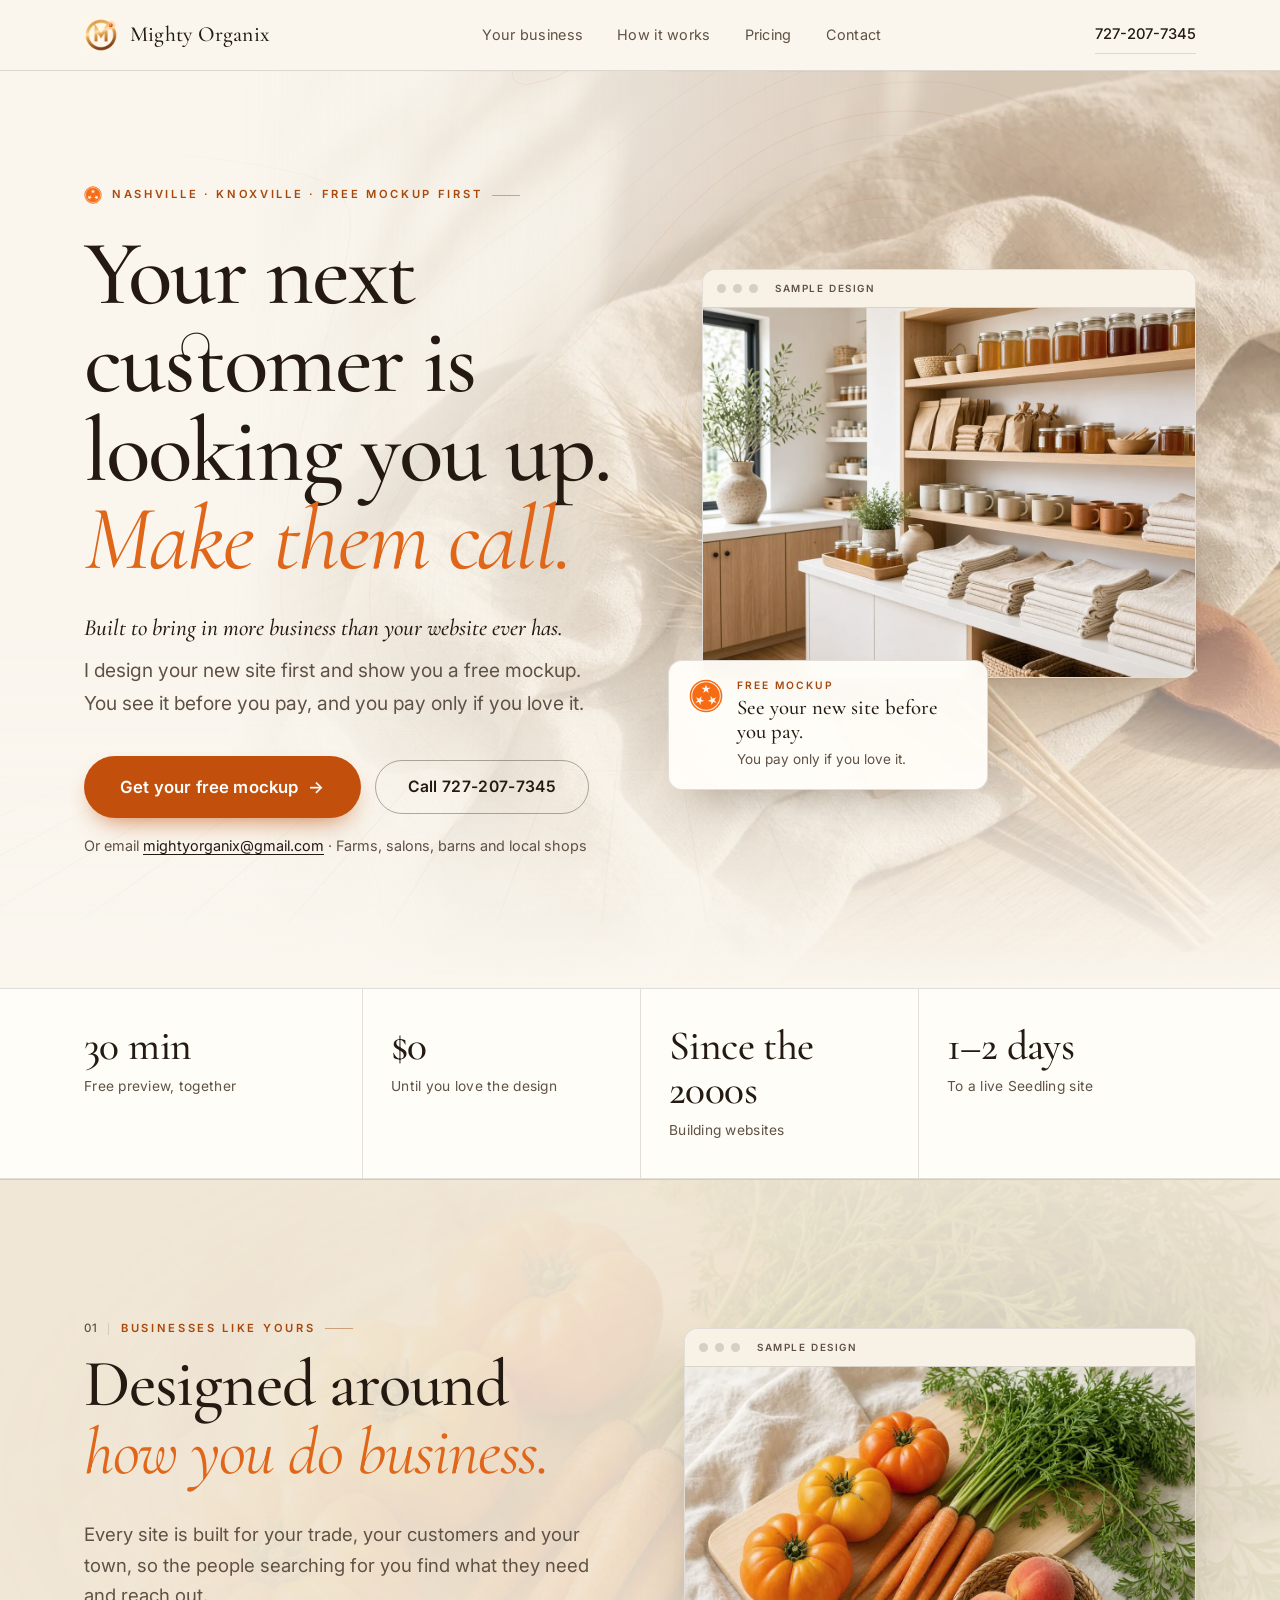
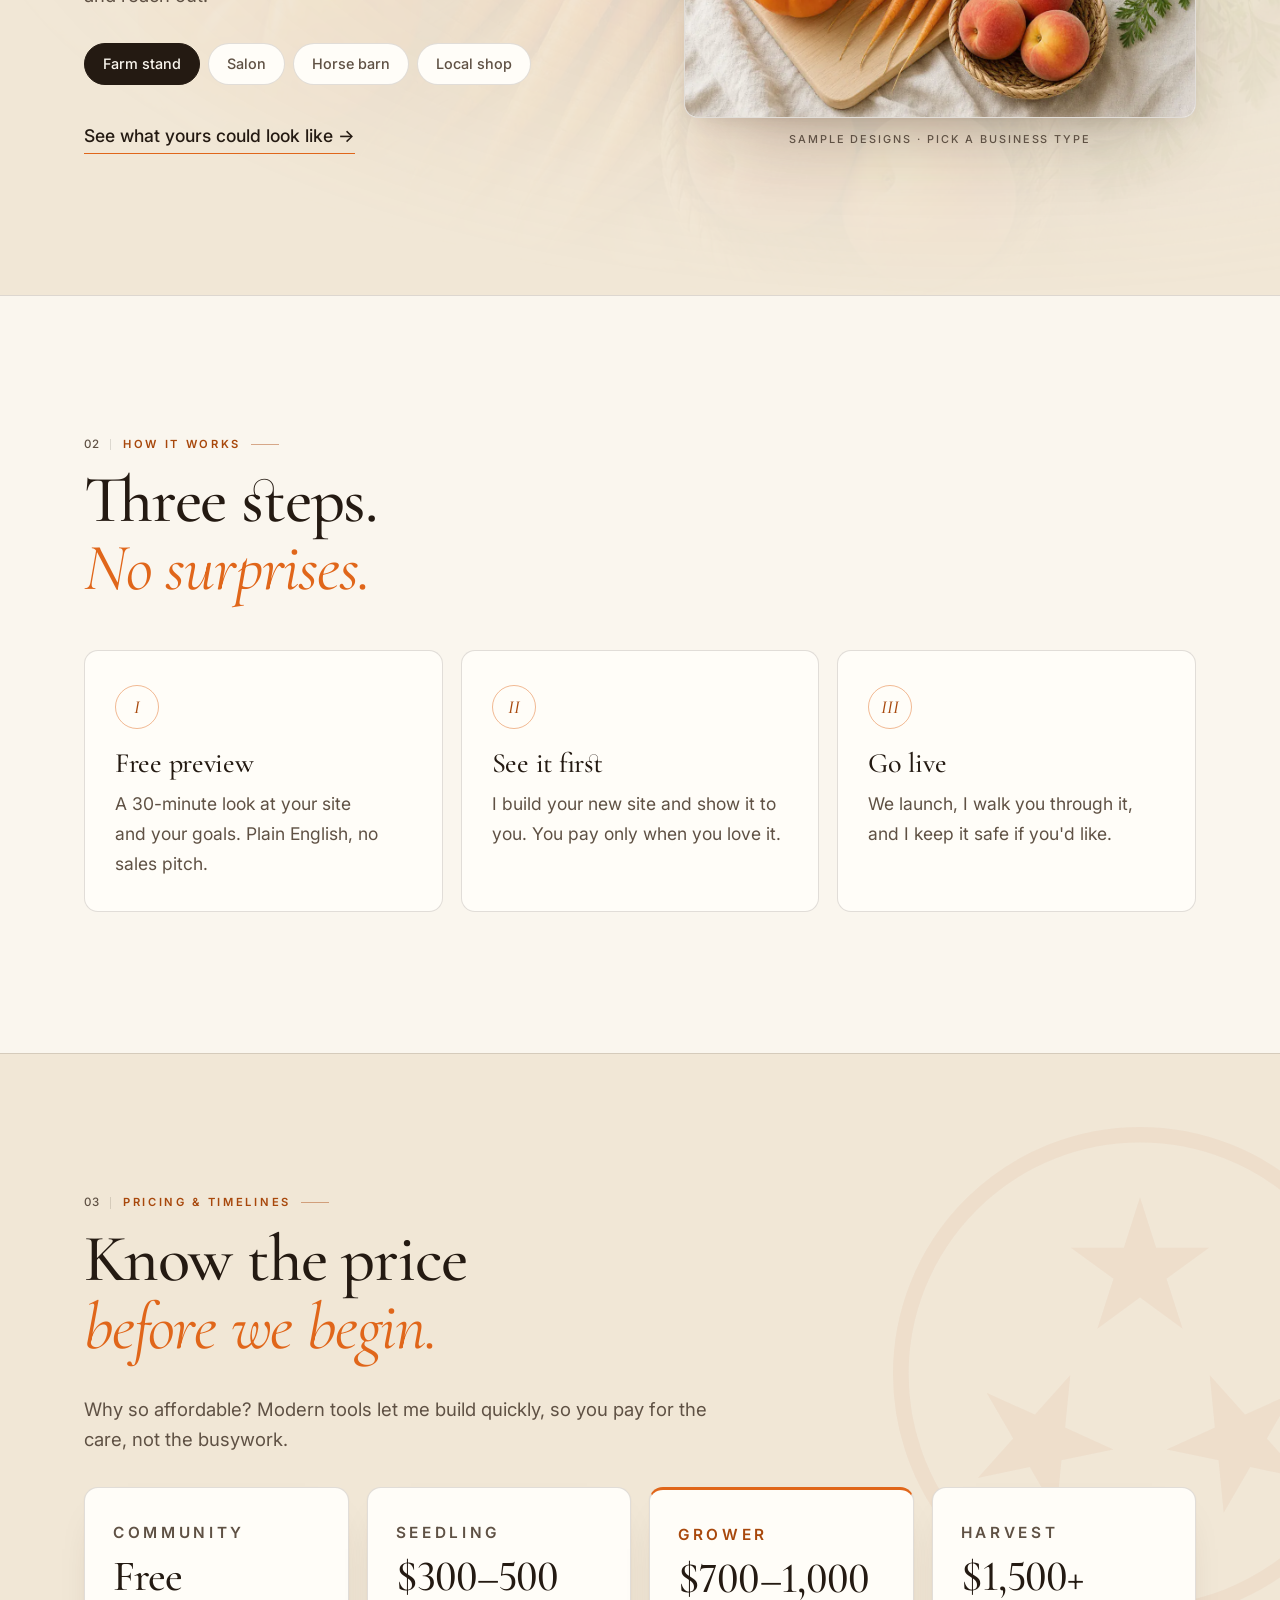
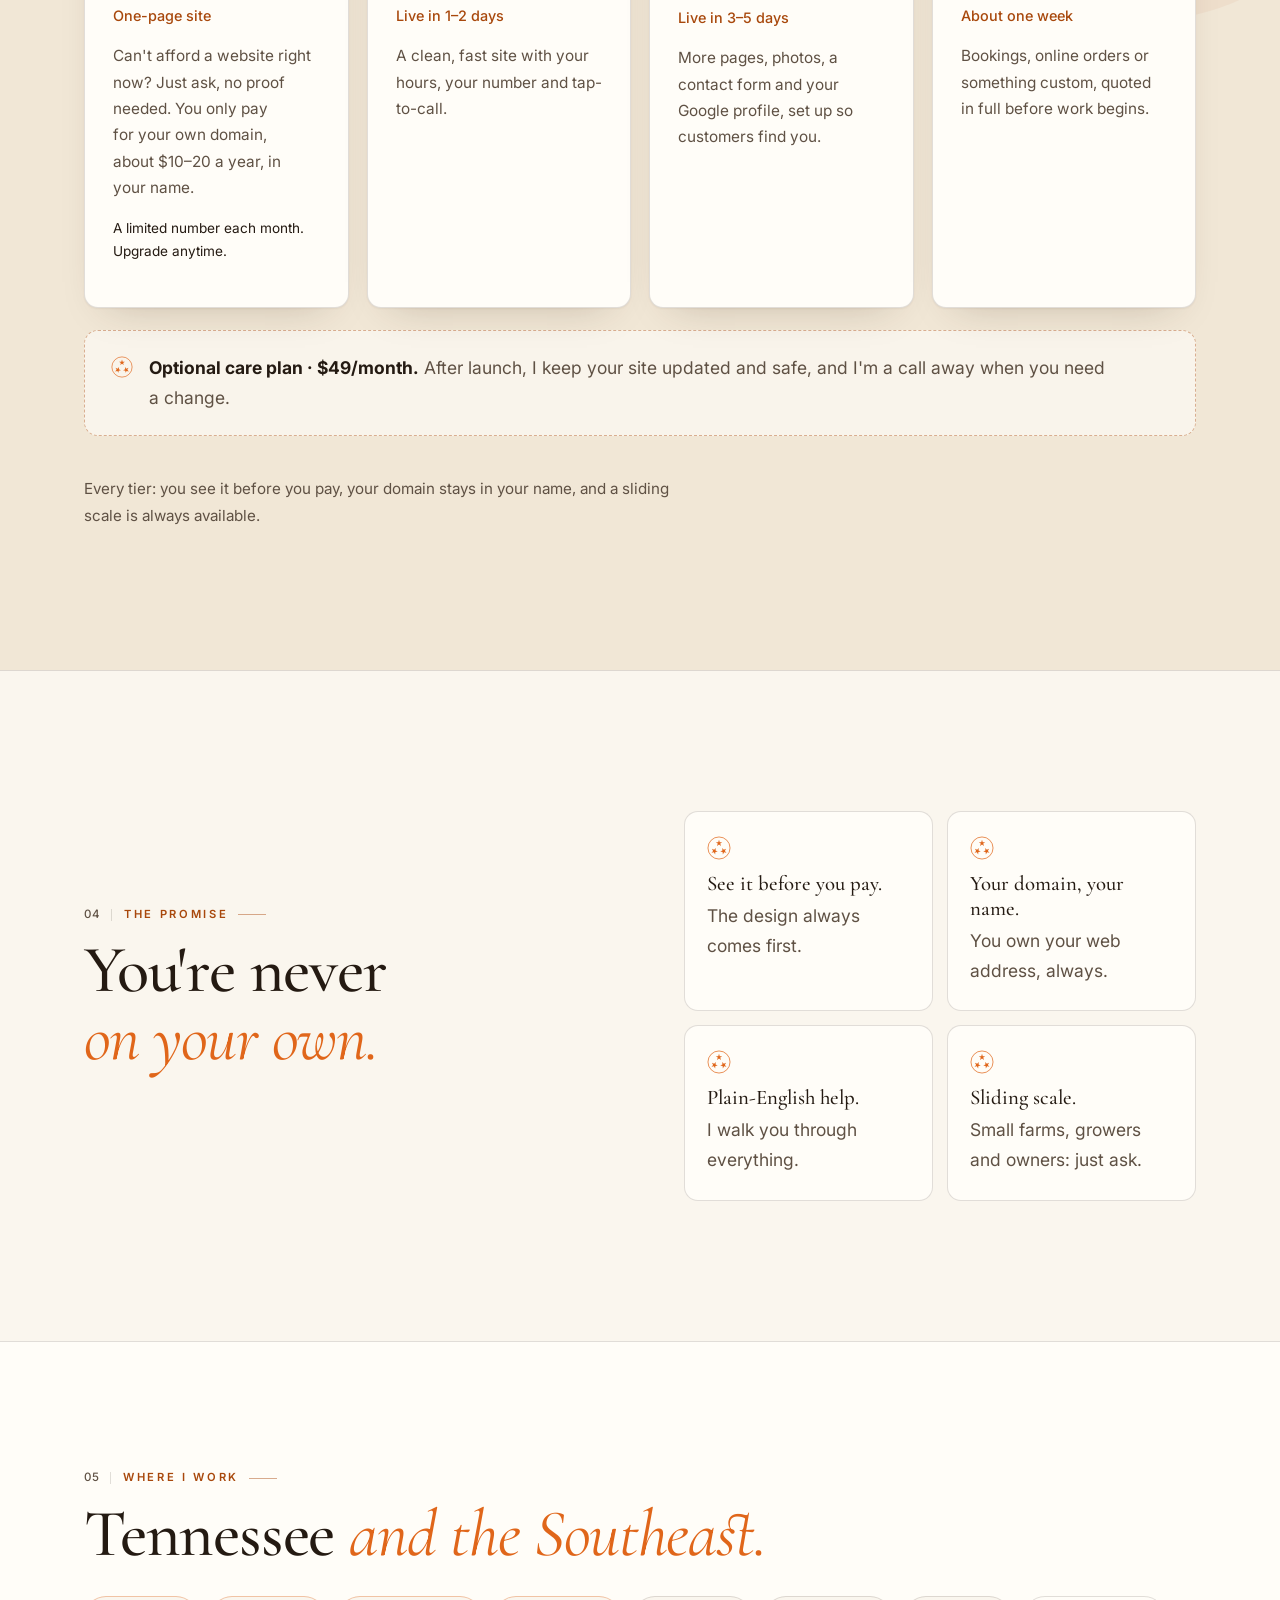
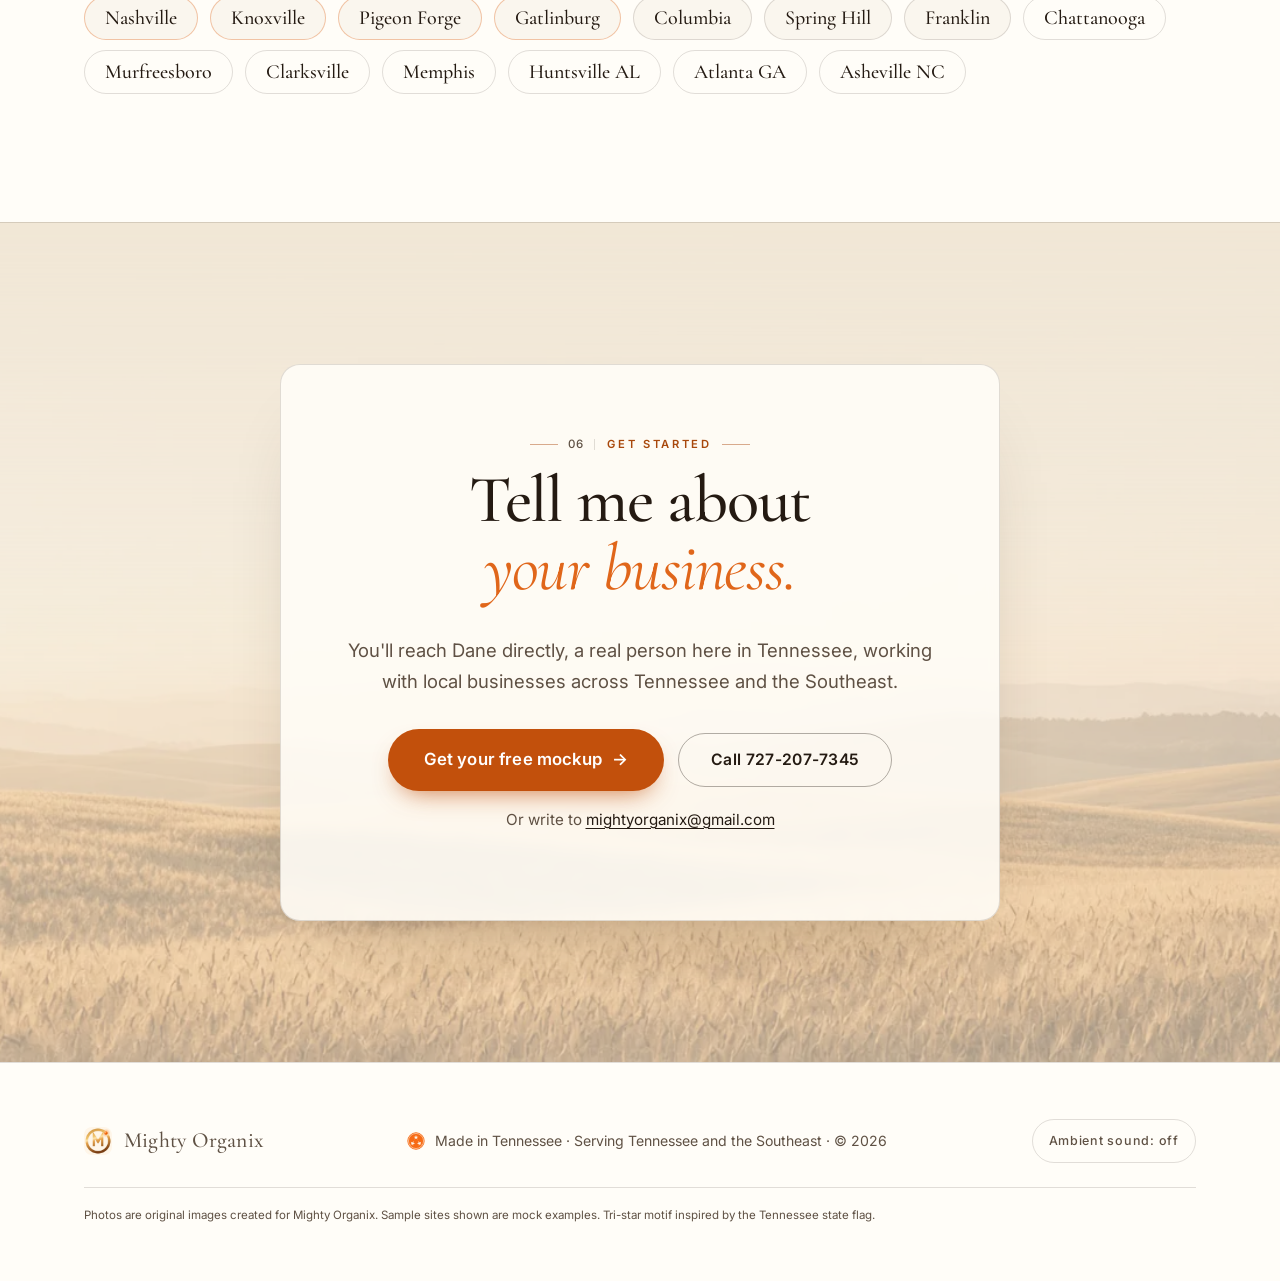
==== index.html @ f47095be "Replace folksy slogans with professional copy" ====
<!doctype html>
<html lang="en">
<head>
<meta charset="utf-8">
<meta name="viewport" content="width=device-width,initial-scale=1,viewport-fit=cover">
<title>Website Design in Nashville &amp; Knoxville TN · Pigeon Forge, Gatlinburg, Columbia, Spring Hill &amp; Franklin · Mighty Organix</title>
<meta name="description" content="Fast, phone-friendly website design and redesigns for local businesses in Nashville and Knoxville, TN, plus Pigeon Forge, Gatlinburg, Columbia, Spring Hill, Franklin, Chattanooga, Murfreesboro, Clarksville, Memphis, Huntsville AL, Atlanta GA and Asheville NC. See your new design before you pay. Call 727-207-7345.">
<meta name="keywords" content="website design Nashville, website design Knoxville, web design Pigeon Forge, web design Gatlinburg, website design Columbia TN, website design Spring Hill TN, website design Franklin TN, website design Chattanooga, website design Murfreesboro, website design Clarksville TN, website design Memphis, web design Huntsville AL, web design Atlanta GA, web design Asheville NC, small business websites Tennessee">
<link rel="canonical" href="https://mightyorganix.com/"><meta name="color-scheme" content="light">
<meta property="og:type" content="website"><meta property="og:site_name" content="Mighty Organix"><meta property="og:url" content="https://mightyorganix.com/"><meta property="og:title" content="Mighty Organix · Website design for Nashville, Knoxville &amp; Tennessee"><meta property="og:description" content="Fast, phone-friendly websites for local businesses. See it before you pay."><meta property="og:image" content="https://mightyorganix.com/assets/v62/img/og.png"><meta property="og:image:width" content="1200"><meta property="og:image:height" content="630"><meta name="twitter:card" content="summary_large_image"><meta name="twitter:title" content="Mighty Organix · Website design for Nashville, Knoxville &amp; Tennessee"><meta name="twitter:description" content="Fast, phone-friendly websites for local businesses. See it before you pay."><meta name="twitter:image" content="https://mightyorganix.com/assets/v62/img/og.png">
<meta name="theme-color" content="#faf6ee">
<link rel="icon" href="assets/v62/img/favicon.svg" type="image/svg+xml">
<link rel="icon" href="assets/v62/img/favicon-32.png" sizes="32x32">
<link rel="manifest" href="site.webmanifest"><link rel="apple-touch-icon" href="assets/v62/img/favicon-180.png">
<link rel="preconnect" href="https://fonts.googleapis.com"><link rel="preconnect" href="https://fonts.gstatic.com" crossorigin>
<link href="https://fonts.googleapis.com/css2?family=Cormorant+Garamond:ital,wght@0,400;0,500;0,600;1,400;1,500&family=Inter:wght@300;400;500;600&display=swap" rel="stylesheet">
<link rel="stylesheet" href="assets/v62/site.css?v=62c">
<script>document.documentElement.classList.add('js');if(matchMedia('(prefers-reduced-motion: reduce)').matches)document.documentElement.classList.add('rm')</script>
<script type="application/ld+json">{"@context": "https://schema.org", "@type": "ProfessionalService", "name": "Mighty Organix", "url": "https://mightyorganix.com/", "telephone": "+1-727-207-7345", "email": "mightyorganix@gmail.com", "image": "https://mightyorganix.com/assets/v62/img/og.png", "logo": "https://mightyorganix.com/assets/v62/img/favicon-180.png", "description": "Website design and redesigns, website care, and sign and graphic design for local businesses in Nashville, Knoxville, Pigeon Forge, Gatlinburg, Columbia, Spring Hill and Franklin, Tennessee, plus Chattanooga, Murfreesboro, Clarksville, Memphis, Huntsville AL, Atlanta GA and Asheville NC.", "areaServed": [{"@type": "City", "name": "Nashville, TN"}, {"@type": "City", "name": "Knoxville, TN"}, {"@type": "City", "name": "Pigeon Forge, TN"}, {"@type": "City", "name": "Gatlinburg, TN"}, {"@type": "City", "name": "Columbia, TN"}, {"@type": "City", "name": "Spring Hill, TN"}, {"@type": "City", "name": "Franklin, TN"}, {"@type": "City", "name": "Chattanooga, TN"}, {"@type": "City", "name": "Murfreesboro, TN"}, {"@type": "City", "name": "Clarksville, TN"}, {"@type": "City", "name": "Memphis, TN"}, {"@type": "City", "name": "Huntsville, AL"}, {"@type": "City", "name": "Atlanta, GA"}, {"@type": "City", "name": "Asheville, NC"}, {"@type": "State", "name": "Tennessee"}], "priceRange": "$$"}</script>

</head>
<body>
<svg width="0" height="0" style="position:absolute" aria-hidden="true"><symbol id="tri" viewBox="0 0 100 100"><circle cx="50" cy="50" r="48" fill="var(--tri-bg,#f76b15)"/><circle cx="50" cy="50" r="42" fill="none" stroke="var(--tri-fg,#fbf5ea)" stroke-width="3"/><path d="M50.0,16.0L53.1,25.7L63.3,25.7L55.1,31.7L58.2,41.3L50.0,35.3L41.8,41.3L44.9,31.7L36.7,25.7L46.9,25.7ZM81.2,70.0L71.2,67.9L66.1,76.7L65.1,66.6L55.1,64.5L64.4,60.3L63.4,50.2L70.2,57.8L79.5,53.6L74.4,62.4ZM18.8,70.0L25.6,62.4L20.5,53.6L29.8,57.8L36.6,50.2L35.6,60.3L44.9,64.5L34.9,66.6L33.9,76.7L28.8,67.9Z" fill="var(--tri-fg,#fbf5ea)"/></symbol><symbol id="tri-line" viewBox="0 0 100 100"><circle cx="50" cy="50" r="46" fill="none" stroke="currentColor" stroke-width="3"/><path d="M50.0,16.0L53.1,25.7L63.3,25.7L55.1,31.7L58.2,41.3L50.0,35.3L41.8,41.3L44.9,31.7L36.7,25.7L46.9,25.7ZM81.2,70.0L71.2,67.9L66.1,76.7L65.1,66.6L55.1,64.5L64.4,60.3L63.4,50.2L70.2,57.8L79.5,53.6L74.4,62.4ZM18.8,70.0L25.6,62.4L20.5,53.6L29.8,57.8L36.6,50.2L35.6,60.3L44.9,64.5L34.9,66.6L33.9,76.7L28.8,67.9Z" fill="currentColor"/></symbol></svg>
<a class="skip" href="#main">Skip to content</a>

<header class="top" id="hdr">
  <div class="wrap nav">
    <a class="brand" href="#top"><img src="assets/v62/img/mono-warm-360.webp" width="34" height="34" alt=""><span>Mighty Organix</span></a>
    <nav aria-label="Main"><a href="#yours">Your business</a><a href="#how">How it works</a><a href="#pricing">Pricing</a><a href="#contact">Contact</a></nav>
    <a class="tel" href="tel:+17272077345">727-207-7345</a>
  </div>
</header>

<main id="main">

<section class="hero" id="top">
  <div class="hero-bg" aria-hidden="true">
    <div class="photo" style="background-image:url(assets/v62/img/linen.webp)"></div>
    <div class="topo"><svg viewBox="0 0 1600 1000" preserveAspectRatio="xMidYMid slice" fill="none"><path d="M267,936C269,934 277,928 280,922C283,917 286,911 288,904C289,897 290,888 289,880C288,872 285,863 283,856C280,849 277,844 274,840C272,836 272,836 268,832C264,828 255,820 251,816C246,812 243,812 240,811C237,809 235,809 232,809C229,808 227,808 224,809C221,809 219,810 216,811C213,812 211,814 208,816C205,818 203,820 200,824C197,829 194,836 192,840C191,844 191,844 190,848C189,852 188,859 188,864C188,869 187,873 188,880C190,887 193,898 195,904C197,910 198,911 200,915C202,919 204,922 208,926C212,930 219,935 224,938C229,941 236,942 240,943C244,944 245,943 248,943C251,943 253,942 256,941C259,940 265,937 267,936" class="l0"/><path d="M272,984C275,983 284,979 288,976C292,973 294,972 298,968C302,964 308,957 311,952C315,947 318,941 320,936C322,931 324,927 325,920C326,913 328,903 328,896C328,889 328,887 327,880C327,873 325,864 323,856C321,848 318,839 314,832C311,825 308,819 304,811C300,804 293,794 288,787C283,779 279,774 272,767C265,760 255,750 248,745C241,739 237,737 232,734C227,731 221,729 216,727C211,726 204,726 200,727C196,727 195,728 192,729C189,730 187,732 184,734C181,736 179,739 176,743C173,746 170,751 168,755C166,759 164,762 162,768C160,774 156,784 154,792C152,800 151,807 149,816C148,825 147,837 147,848C147,859 148,871 149,880C151,889 152,896 155,904C157,912 161,921 164,928C167,935 169,939 173,944C176,949 180,955 185,960C190,965 195,970 200,973C205,977 211,980 216,982C221,985 225,986 232,987C239,988 249,989 256,988C263,988 270,985 272,984" class="l1"/><path d="M320,992C322,989 330,981 333,976C337,971 340,965 343,960C346,955 347,951 350,944C352,937 354,927 355,920C357,913 357,911 357,904C357,897 357,888 356,880C355,872 354,864 352,856C350,848 348,840 345,832C342,824 339,817 335,808C331,799 331,797 320,779C309,760 281,716 269,696C257,676 253,668 247,656C241,644 240,641 234,624C228,607 217,568 211,552C206,536 204,533 200,527C196,520 194,517 190,512C186,507 181,503 176,499C171,496 165,494 160,492C155,491 149,490 144,491C139,491 132,493 128,494C124,495 123,496 120,498C117,499 115,501 112,503C109,506 106,509 103,512C101,515 98,520 96,524C94,528 93,531 92,536C90,541 89,547 89,552C88,557 88,560 89,568C89,576 90,584 94,600C97,616 106,648 109,664C112,680 112,685 113,696C114,707 115,705 115,728C115,751 114,809 115,832C115,855 116,855 118,864C119,873 119,879 121,888C124,897 126,909 130,920C134,931 139,943 144,952C149,961 154,969 160,976C165,983 172,989 174,992" class="l2"/><path d="M357,992C359,988 366,977 370,968C373,959 377,947 380,936C382,925 382,912 383,904C383,896 383,895 382,888C382,881 381,873 379,864C377,855 374,842 371,832C368,822 370,826 360,803C350,781 320,721 308,696C297,671 297,669 292,656C288,643 286,639 281,616C276,593 268,543 263,520C258,497 255,491 252,480C248,469 244,462 241,456C237,450 235,447 232,443C229,439 227,436 223,432C219,428 213,423 208,420C203,416 197,414 192,411C187,409 181,407 176,406C171,404 165,404 160,403C155,402 151,402 144,402C137,403 128,403 120,405C112,407 104,408 96,412C88,415 77,419 69,424C61,429 53,435 46,440C40,445 36,449 30,456C25,463 19,472 15,480C11,488 8,496 6,504C5,512 4,520 4,528C4,536 4,543 6,552C8,561 6,563 14,584C22,605 45,656 55,680C64,704 66,713 70,728C74,743 74,745 77,768C81,791 87,840 91,864C95,888 97,897 101,912C106,927 111,941 116,952C120,963 124,969 128,976C132,982 137,989 139,992" class="l3"/><path d="M388,992C390,987 397,971 400,960C403,949 405,939 407,928C408,917 408,907 407,896C407,885 405,873 403,864C401,855 400,849 397,840C394,831 396,831 386,808C377,785 352,729 341,704C331,679 328,669 324,656C320,643 318,635 316,624C314,613 313,613 310,592C307,571 301,517 299,496C296,475 296,475 293,464C291,453 287,440 285,432C282,424 281,421 278,416C276,411 273,405 269,400C266,395 261,388 258,384C254,380 254,379 248,374C242,370 231,362 224,358C217,354 213,353 208,351C203,349 200,348 192,346C184,345 172,342 160,342C148,342 133,342 120,344C107,346 93,349 80,353C67,357 53,362 40,368C27,374 7,387 0,391" class="l0"/><path d="M0,672C4,679 15,699 21,712C27,725 33,739 37,752C42,765 44,771 49,792C54,813 63,859 68,880C73,901 75,907 79,920C83,933 88,948 93,960C98,972 107,987 109,992" class="l0"/><path d="M418,992C419,988 423,977 426,968C428,959 430,947 431,936C433,925 433,915 432,904C432,893 430,881 429,872C427,863 426,857 423,848C421,839 422,840 413,816C404,792 378,732 367,704C356,676 353,663 349,648C345,633 344,627 342,616C340,605 340,609 337,584C335,559 332,491 330,464C327,437 327,437 325,424C323,411 318,393 315,384C313,375 311,373 309,368C306,363 304,357 300,352C297,347 292,340 288,336C285,332 285,332 280,327C275,323 263,314 256,310C249,306 245,304 240,302C235,300 233,299 224,296C215,294 197,290 184,289C171,287 159,287 144,288C129,288 112,290 96,293C80,296 64,299 48,304C32,309 8,319 0,322" class="l1"/><path d="M0,755C2,758 6,767 10,776C13,785 13,781 21,808C30,835 51,909 59,936C67,963 67,959 71,968C75,977 80,988 82,992" class="l1"/><path d="M448,992C449,988 452,977 454,968C456,959 458,945 458,936C459,927 459,921 459,912C458,903 457,891 455,880C453,869 450,859 447,848C444,837 445,837 437,816C428,795 406,741 397,720C388,699 390,703 385,688C381,673 373,648 370,632C366,616 365,605 364,592C362,579 361,580 361,552C360,524 361,452 361,424C360,396 359,395 359,384C358,373 357,368 355,360C354,352 352,343 350,336C348,329 346,325 344,320C342,315 338,309 336,304C333,299 331,297 328,293C325,289 321,284 317,280C313,276 309,273 304,269C299,265 296,263 288,259C280,255 268,249 256,245C244,241 231,238 216,236C201,233 185,232 168,232C151,231 131,232 112,234C93,236 75,239 56,242C37,246 9,254 0,257" class="l2"/><path d="M0,838C6,856 27,918 36,944C45,970 51,984 54,992" class="l2"/><path d="M480,992C481,988 484,977 485,968C486,959 487,947 488,936C488,925 487,915 486,904C485,893 483,885 480,872C476,859 474,848 464,824C455,800 433,751 423,728C414,705 413,701 408,688C404,675 400,661 397,648C393,635 391,621 389,608C387,595 386,583 386,568C385,553 385,536 385,520C386,504 386,497 388,472C390,447 396,392 398,368C400,344 399,339 399,328C399,317 399,312 398,304C397,296 396,287 394,280C393,273 391,269 390,264C388,259 385,252 382,248C380,244 379,242 376,238C373,234 369,228 365,224C361,220 357,216 352,213C347,209 344,206 336,202C328,198 317,192 304,188C291,184 273,179 256,176C239,172 220,170 200,169C180,167 159,166 136,167C113,167 87,169 64,171C41,173 11,178 0,179" class="l3"/><path d="M0,924C4,935 21,981 25,992" class="l3"/><path d="M517,992C517,987 520,969 521,960C521,951 521,944 521,936C520,928 520,920 519,912C517,904 517,900 514,888C510,876 509,867 498,840C487,813 458,755 447,728C435,701 433,696 428,680C423,664 418,644 416,632C413,620 413,617 412,608C411,599 409,591 409,576C409,561 408,539 410,520C411,501 413,486 416,464C420,442 423,423 432,387C441,351 462,278 470,248C478,218 477,219 479,208C481,197 482,191 483,184C484,177 484,173 484,168C484,163 483,156 482,152C481,148 481,147 479,144C478,141 477,139 475,136C472,133 468,129 464,126C460,123 455,121 448,118C441,115 437,114 424,111C411,108 407,106 368,100C329,95 229,83 192,77C155,71 157,71 144,67C131,64 121,61 112,58C103,55 94,51 88,48C81,45 78,43 74,40C70,37 68,36 65,32C61,28 55,21 52,16C50,11 48,3 47,0" class="l0"/><path d="M661,0C661,1 661,6 662,8C662,10 662,10 664,11C666,12 669,14 672,14C675,15 675,16 680,14C685,13 697,10 704,8C711,6 718,1 721,0" class="l0"/><path d="M560,992C561,987 562,969 562,960C562,951 562,944 561,936C560,928 558,920 557,912C555,904 554,900 550,888C545,876 541,864 530,840C518,816 491,767 480,746C469,725 470,726 464,712C458,698 451,679 446,664C442,649 439,639 437,624C434,609 432,592 432,576C431,560 432,544 433,528C434,512 436,497 440,480C444,462 449,441 454,424C460,407 465,393 472,378C479,362 488,344 496,330C504,316 511,306 520,293C529,281 540,268 552,256C564,244 568,240 592,221C616,202 660,172 696,144C732,116 784,73 808,53C832,34 827,38 840,29C853,21 876,5 883,0" class="l1"/><path d="M1592,97C1590,99 1584,107 1581,112C1579,117 1578,124 1578,128C1577,132 1577,132 1578,136C1579,140 1579,146 1582,152C1584,158 1590,170 1592,173" class="l1"/><path d="M1592,896C1587,897 1570,901 1560,903C1550,906 1541,909 1532,912C1522,915 1513,919 1504,923C1495,927 1487,931 1480,935C1473,938 1470,940 1464,944C1458,949 1449,955 1443,960C1436,965 1430,971 1425,976C1420,981 1414,989 1412,992" class="l1"/><path d="M616,992C616,988 617,976 617,968C616,960 616,952 614,944C613,936 611,928 609,920C606,912 605,907 600,896C595,885 592,878 579,856C565,834 533,788 520,767C507,745 504,741 498,728C491,715 484,702 479,688C473,674 467,655 464,643C461,631 460,625 458,616C457,607 456,604 456,592C455,580 454,560 456,544C457,528 459,512 463,496C466,480 471,463 477,448C482,433 488,420 494,408C501,396 506,386 513,376C520,366 527,357 536,346C545,336 559,322 568,313C577,305 576,306 592,293C608,281 647,254 664,240C681,227 673,235 696,214C719,194 775,139 800,116C825,93 835,86 848,76C861,65 869,60 880,52C891,45 901,38 912,32C923,26 933,21 944,15C955,10 972,3 978,0" class="l2"/><path d="M1300,0C1303,3 1313,10 1320,17C1327,23 1326,20 1344,41C1362,63 1406,119 1427,144C1448,169 1455,176 1470,192C1486,208 1501,222 1521,240C1542,258 1580,289 1592,299" class="l2"/><path d="M1592,813C1583,816 1555,824 1536,831C1517,837 1497,844 1480,851C1463,858 1446,865 1432,872C1417,879 1403,886 1392,893C1381,900 1373,905 1363,912C1354,919 1343,928 1334,936C1326,944 1319,951 1312,960C1305,969 1294,987 1291,992" class="l2"/><path d="M694,992C694,988 695,976 695,968C694,960 694,952 692,944C690,936 687,927 684,920C682,913 682,912 676,904C671,896 669,889 653,872C638,855 601,818 584,800C567,781 562,776 552,762C542,749 531,734 523,720C514,706 508,693 502,680C496,667 491,653 488,640C484,627 482,611 480,600C479,589 479,584 479,576C479,568 479,563 480,552C481,541 483,525 486,512C488,499 492,489 496,477C500,465 507,451 512,441C517,431 521,424 528,415C535,405 546,392 553,384C560,376 561,375 568,369C575,363 575,361 592,348C609,336 653,305 672,292C691,278 693,275 704,265C715,256 721,250 736,234C751,218 781,184 796,168C811,152 816,147 827,136C838,125 852,113 863,104C875,95 884,88 896,79C908,71 923,62 936,55C949,48 963,42 976,37C989,32 1003,27 1016,24C1029,20 1043,17 1056,15C1069,13 1083,12 1096,12C1109,12 1123,12 1136,13C1149,15 1163,17 1176,21C1189,24 1205,30 1216,35C1227,39 1232,42 1240,46C1248,51 1253,54 1264,61C1275,69 1292,82 1304,94C1316,105 1320,107 1338,128C1357,149 1396,195 1416,217C1436,238 1443,245 1456,259C1469,272 1473,276 1496,296C1519,316 1576,365 1592,379" class="l3"/><path d="M1592,742C1559,756 1434,806 1392,824C1350,842 1356,840 1340,848C1325,856 1310,864 1297,872C1284,880 1272,889 1263,896C1254,903 1250,907 1244,912C1238,917 1235,920 1228,928C1221,936 1210,949 1203,960C1197,971 1190,987 1187,992" class="l3"/><path d="M821,992C822,987 828,968 830,960C831,952 831,949 831,944C832,939 832,935 831,928C829,921 826,911 823,904C820,897 816,892 813,888C810,884 809,883 805,880C802,877 798,873 792,869C786,865 792,866 772,856C752,846 695,821 672,809C649,798 643,793 632,787C621,780 616,776 608,770C600,763 591,755 584,749C577,743 573,738 568,732C563,726 557,719 552,712C546,705 540,695 536,688C532,681 531,678 528,673C525,667 523,661 520,654C517,647 515,642 513,632C510,622 507,605 506,592C505,579 505,565 506,552C508,539 511,524 514,512C518,500 522,490 527,480C531,470 538,459 544,449C550,440 558,431 564,424C570,417 574,413 580,408C586,403 583,403 600,391C617,379 662,350 682,336C702,322 708,316 720,305C732,294 736,289 752,270C768,251 799,210 814,192C829,174 832,171 842,160C853,149 865,138 876,128C888,118 901,108 912,101C923,93 932,88 944,81C956,75 971,68 984,63C997,58 1011,54 1024,51C1037,48 1051,46 1064,45C1077,44 1091,43 1104,44C1117,45 1131,47 1144,50C1157,52 1172,57 1184,61C1196,66 1207,71 1216,76C1225,81 1233,86 1240,91C1247,96 1251,99 1258,104C1264,109 1273,116 1280,123C1287,130 1293,135 1302,144C1310,153 1314,156 1330,176C1347,196 1383,242 1400,262C1417,283 1421,288 1432,300C1443,311 1445,314 1464,333C1483,353 1530,398 1548,416C1566,434 1562,431 1570,440C1577,449 1588,464 1592,469" class="l0"/><path d="M1592,657C1589,659 1581,667 1575,672C1568,677 1561,683 1553,688C1545,693 1536,699 1527,704C1517,709 1512,713 1496,720C1481,727 1464,735 1432,749C1400,762 1334,787 1303,800C1273,813 1265,816 1247,824C1229,832 1212,840 1197,848C1182,856 1167,864 1155,872C1142,880 1129,889 1121,896C1112,903 1108,907 1102,912C1097,917 1092,923 1088,928C1083,933 1079,939 1076,944C1073,949 1071,952 1067,960C1064,968 1058,987 1056,992" class="l0"/><path d="M1080,792C1075,792 1059,793 1048,793C1037,792 1027,791 1016,790C1005,788 1001,788 984,784C967,780 931,772 912,768C893,764 885,764 872,762C859,761 852,761 832,761C812,761 771,763 752,763C733,763 731,762 720,761C709,760 699,758 688,756C677,753 665,750 656,746C647,743 640,739 632,735C624,731 616,726 608,719C600,713 591,705 584,698C577,691 573,685 568,678C563,671 558,664 554,656C550,648 547,641 544,631C541,622 538,609 537,600C535,591 535,584 535,576C535,568 535,561 537,552C539,543 541,531 545,520C549,509 555,497 560,488C565,479 571,472 576,465C581,458 585,454 592,448C599,442 598,440 616,428C634,416 680,388 698,376C715,364 714,364 720,359C726,353 728,353 736,344C744,335 752,328 768,305C784,282 819,229 835,208C850,187 853,185 862,176C870,167 878,159 885,152C892,145 897,142 904,136C911,130 920,124 928,118C936,113 944,108 952,104C960,100 968,96 976,92C984,89 992,86 1000,83C1008,81 1016,79 1024,77C1032,75 1039,74 1048,73C1057,71 1069,70 1080,70C1091,70 1103,71 1112,72C1121,73 1128,75 1136,77C1144,78 1152,81 1160,83C1168,86 1176,89 1184,93C1192,97 1200,101 1208,106C1216,111 1224,116 1232,122C1240,128 1249,135 1256,141C1263,148 1265,149 1275,160C1285,171 1294,179 1316,208C1338,237 1380,298 1408,336C1436,373 1469,411 1486,432C1503,453 1503,455 1509,464C1515,473 1519,480 1523,488C1528,496 1531,504 1534,512C1537,520 1539,529 1540,536C1542,543 1542,545 1542,552C1542,559 1541,569 1540,576C1539,583 1537,587 1535,592C1533,597 1530,603 1527,608C1524,613 1520,619 1516,624C1511,629 1506,635 1501,640C1495,645 1489,651 1482,656C1475,661 1467,667 1459,672C1450,677 1441,683 1430,688C1420,693 1410,698 1397,704C1384,710 1367,716 1352,722C1337,728 1321,734 1304,740C1287,746 1265,752 1248,758C1231,763 1216,767 1200,771C1184,775 1167,779 1152,782C1137,785 1124,788 1112,789C1100,791 1085,792 1080,792" class="l1"/><path d="M1160,713C1152,713 1128,715 1112,715C1096,714 1080,713 1064,711C1048,709 1039,707 1016,702C993,697 951,685 928,681C905,676 892,676 880,675C868,674 864,674 856,675C848,675 849,674 832,677C815,681 769,691 752,695C735,698 737,698 728,698C719,699 705,700 696,699C687,699 679,697 672,696C665,695 661,693 656,692C651,690 645,688 640,685C635,682 629,679 624,675C619,671 613,666 608,662C603,657 600,653 596,648C593,643 590,639 586,632C583,625 578,613 576,604C574,594 573,583 573,576C573,569 574,565 574,560C575,555 576,549 578,544C579,539 581,533 584,528C586,523 588,518 592,512C596,506 603,498 608,492C613,486 619,481 624,477C629,472 625,474 641,464C657,454 704,427 720,418C736,408 731,410 736,405C741,401 747,395 752,389C757,383 763,375 768,369C773,363 769,370 779,352C789,334 817,284 828,264C839,244 841,243 848,232C855,221 863,211 871,200C880,189 892,177 901,168C911,159 918,153 928,145C938,138 949,131 960,125C971,119 981,114 992,110C1003,106 1013,103 1024,100C1035,98 1045,96 1056,95C1067,94 1077,94 1088,94C1099,95 1111,97 1120,98C1129,100 1135,101 1144,105C1153,108 1167,113 1176,117C1185,122 1192,126 1200,131C1208,136 1216,142 1224,148C1232,154 1239,161 1246,168C1254,175 1262,184 1269,192C1276,200 1281,207 1288,216C1295,225 1303,237 1310,248C1317,259 1311,247 1330,280C1350,313 1408,415 1427,448C1446,481 1438,469 1442,480C1446,491 1450,504 1452,512C1454,520 1454,523 1455,528C1455,533 1455,539 1455,544C1454,549 1454,555 1452,560C1451,565 1449,571 1447,576C1444,581 1441,587 1438,592C1434,597 1430,603 1425,608C1420,613 1414,619 1408,624C1403,629 1398,632 1392,636C1386,640 1381,644 1373,648C1365,652 1358,657 1344,663C1330,669 1308,678 1288,685C1268,692 1240,699 1224,703C1208,707 1203,707 1192,709C1181,710 1165,712 1160,713" class="l2"/><path d="M1200,648C1195,649 1179,652 1168,653C1157,654 1147,654 1136,655C1125,655 1116,655 1104,654C1092,653 1076,651 1064,649C1052,647 1043,645 1032,642C1021,640 1025,642 1000,634C975,626 904,603 880,596C856,588 864,592 856,590C848,589 840,587 832,587C824,587 815,587 808,588C801,588 805,586 792,591C779,596 741,611 728,616C715,621 717,619 712,620C707,621 701,622 696,622C691,622 685,622 680,621C675,620 668,617 664,615C660,614 659,612 656,610C653,608 651,606 648,602C645,597 641,590 640,584C639,578 639,572 640,568C640,564 640,564 641,560C643,556 646,550 648,546C650,542 653,539 656,536C659,533 659,532 664,529C669,525 677,519 688,514C699,508 719,500 728,496C737,491 739,491 744,487C749,483 755,479 760,474C765,469 769,464 774,456C780,448 783,446 792,423C801,401 821,345 831,320C841,295 847,284 852,272C858,260 861,256 866,248C870,240 876,232 881,224C887,216 895,207 900,200C906,193 910,190 916,184C922,178 929,172 936,166C943,160 952,154 960,149C968,144 976,140 984,137C992,133 1000,130 1008,127C1016,124 1024,122 1032,121C1040,119 1048,118 1056,117C1064,117 1072,116 1080,117C1088,117 1096,118 1104,119C1112,120 1121,122 1128,124C1135,126 1137,126 1144,129C1151,132 1160,136 1168,140C1176,143 1182,148 1189,152C1196,156 1201,160 1208,166C1215,171 1223,178 1229,184C1234,190 1238,193 1244,200C1249,207 1255,212 1263,224C1271,236 1283,253 1294,272C1304,291 1315,312 1325,336C1336,360 1350,397 1356,416C1363,435 1364,439 1366,448C1369,457 1370,463 1371,472C1373,481 1374,496 1374,504C1375,512 1374,515 1373,520C1372,525 1372,529 1370,536C1367,543 1364,552 1359,560C1354,568 1347,576 1340,584C1332,592 1322,599 1312,606C1302,612 1292,618 1280,623C1268,629 1253,634 1240,638C1227,642 1207,646 1200,648" class="l3"/><path d="M1152,601C1148,601 1136,602 1128,603C1120,603 1116,603 1104,602C1092,601 1072,600 1056,597C1040,594 1024,589 1008,584C992,579 975,572 960,565C945,559 932,552 920,544C908,536 896,528 887,520C878,512 871,503 866,496C861,489 859,485 857,480C854,475 852,469 851,464C849,459 848,455 847,448C846,441 845,432 845,424C845,416 845,409 846,400C846,391 848,377 849,368C851,359 852,353 854,344C856,335 860,321 863,312C866,303 869,296 872,288C876,280 879,272 883,264C888,256 893,247 897,240C902,233 905,229 909,224C913,219 917,213 922,208C927,203 932,197 938,192C944,187 951,181 958,176C964,171 970,168 976,164C982,161 985,159 992,156C999,153 1009,149 1016,147C1023,144 1025,144 1032,143C1039,141 1048,140 1056,139C1064,138 1072,138 1080,138C1088,139 1096,140 1104,141C1112,143 1121,145 1128,147C1135,149 1137,150 1144,153C1151,156 1161,161 1168,165C1175,169 1178,171 1184,176C1190,180 1198,187 1204,192C1210,197 1215,203 1220,208C1225,213 1228,217 1233,224C1238,231 1245,240 1250,248C1256,256 1260,264 1265,272C1269,280 1273,288 1276,296C1280,304 1283,311 1286,320C1290,329 1294,339 1297,352C1301,365 1307,388 1309,400C1312,412 1312,416 1313,424C1313,432 1314,440 1314,448C1314,456 1313,465 1313,472C1312,479 1311,483 1310,488C1309,493 1307,499 1305,504C1303,509 1301,515 1298,520C1295,525 1291,531 1287,536C1283,541 1277,547 1272,552C1267,557 1261,561 1256,565C1251,568 1246,571 1240,575C1234,578 1226,581 1220,584C1213,587 1207,589 1200,591C1193,593 1184,595 1176,597C1168,599 1156,600 1152,601" class="l0"/><path d="M1152,552C1145,553 1125,557 1112,557C1099,558 1085,557 1072,555C1059,554 1045,551 1032,547C1019,543 1005,538 992,533C979,527 966,519 955,512C944,505 934,496 926,488C917,480 911,471 906,464C901,457 899,453 897,448C894,443 892,437 890,432C888,427 887,423 886,416C884,409 883,403 882,392C882,381 881,365 883,352C884,339 887,325 890,312C894,299 900,284 905,272C911,260 919,248 924,240C930,232 932,229 937,224C941,219 947,213 952,208C957,203 963,199 968,195C973,191 976,188 984,184C992,180 1005,173 1016,169C1027,165 1039,163 1048,161C1057,160 1061,160 1068,160C1075,160 1079,160 1088,161C1097,162 1112,166 1120,168C1128,170 1130,171 1136,174C1142,177 1150,181 1156,184C1161,187 1163,188 1168,192C1173,196 1182,203 1188,208C1194,213 1199,219 1204,224C1208,229 1210,231 1216,239C1222,247 1230,260 1237,272C1243,284 1250,301 1254,312C1259,323 1260,328 1262,336C1264,344 1266,349 1267,360C1269,371 1271,389 1272,400C1272,411 1271,417 1271,424C1270,431 1270,435 1269,440C1268,445 1266,451 1265,456C1263,461 1261,467 1259,472C1257,477 1254,483 1251,488C1247,493 1243,499 1240,503C1237,507 1235,508 1231,512C1227,516 1221,521 1216,525C1211,529 1205,532 1200,535C1195,538 1192,540 1184,543C1176,545 1157,551 1152,552" class="l1"/><path d="M1128,513C1123,514 1107,517 1096,517C1085,517 1075,516 1064,515C1053,513 1043,511 1032,507C1021,504 1009,499 1000,494C991,490 984,486 976,480C968,473 957,464 949,456C942,448 937,440 932,432C927,424 923,416 920,407C917,397 914,386 913,376C912,366 911,355 912,344C913,333 914,323 917,312C920,301 923,291 928,280C933,269 940,257 947,248C953,239 960,231 968,224C975,217 985,210 992,205C999,201 1003,199 1008,196C1013,194 1016,192 1024,190C1032,188 1045,184 1056,183C1067,182 1077,182 1088,184C1099,185 1111,189 1120,192C1129,195 1135,198 1144,204C1153,209 1163,217 1171,224C1179,231 1186,239 1193,248C1200,257 1207,269 1213,280C1218,291 1222,300 1226,312C1230,324 1233,340 1235,352C1237,364 1237,373 1237,384C1236,395 1235,406 1233,416C1230,426 1227,435 1224,441C1221,448 1219,452 1216,456C1213,460 1213,462 1208,467C1203,473 1194,482 1186,488C1178,494 1170,499 1160,503C1150,508 1133,512 1128,513" class="l2"/><path d="M1120,474C1116,474 1105,477 1096,478C1087,478 1073,478 1064,477C1055,476 1048,474 1040,471C1032,469 1024,466 1016,462C1008,458 1001,453 994,448C987,443 982,439 976,432C970,425 963,416 958,408C953,400 950,392 948,384C945,376 943,369 942,360C941,351 941,337 942,328C943,319 945,312 947,304C949,296 952,288 956,280C961,272 967,263 972,256C977,249 980,245 986,240C992,235 1000,228 1008,224C1016,219 1024,216 1032,213C1040,210 1048,209 1056,208C1064,207 1072,207 1080,208C1088,208 1096,210 1104,212C1112,215 1120,218 1128,223C1136,227 1145,234 1152,240C1158,246 1162,249 1167,256C1172,263 1179,272 1183,280C1188,288 1191,296 1194,304C1197,312 1199,319 1201,328C1203,337 1204,351 1204,360C1204,369 1204,376 1202,384C1201,392 1198,400 1195,408C1192,416 1189,423 1184,429C1179,436 1174,442 1168,448C1161,454 1152,460 1144,464C1136,469 1124,472 1120,474" class="l3"/><path d="M1112,433C1109,433 1101,436 1096,437C1091,438 1087,438 1080,438C1073,438 1063,437 1056,436C1049,434 1045,433 1040,431C1035,429 1030,427 1024,423C1018,419 1010,413 1004,408C999,403 994,397 991,392C987,387 984,382 982,376C979,370 977,365 976,358C975,351 974,343 974,336C974,329 975,320 976,313C977,307 979,302 982,296C984,290 986,285 990,280C993,275 998,269 1003,264C1007,259 1011,256 1016,252C1021,249 1027,246 1032,243C1037,241 1043,239 1048,238C1053,237 1057,236 1064,236C1071,236 1081,236 1088,238C1095,239 1099,241 1104,243C1109,245 1115,248 1120,251C1125,255 1131,259 1136,264C1141,270 1148,278 1152,285C1156,291 1159,297 1162,304C1164,311 1167,319 1168,326C1169,332 1170,337 1170,344C1170,351 1169,360 1168,366C1167,373 1165,378 1163,384C1160,390 1157,395 1154,400C1151,405 1148,408 1144,412C1140,416 1133,422 1128,425C1123,428 1115,431 1112,433" class="l0"/><path d="M1096,384C1095,385 1092,386 1088,387C1084,388 1076,389 1072,389C1068,389 1068,389 1064,388C1060,387 1055,386 1051,384C1047,382 1043,380 1040,378C1037,376 1035,374 1032,371C1029,368 1026,364 1024,361C1022,357 1021,356 1020,352C1019,348 1016,341 1016,336C1015,331 1016,324 1017,320C1017,316 1018,315 1019,312C1020,309 1022,305 1024,301C1026,298 1028,294 1032,291C1036,287 1043,282 1048,280C1053,277 1060,276 1064,276C1068,275 1068,275 1072,275C1076,276 1083,277 1088,279C1093,281 1100,286 1104,288C1108,291 1109,293 1112,297C1115,301 1119,307 1121,312C1123,317 1125,324 1125,328C1126,332 1126,332 1126,336C1126,340 1125,348 1124,352C1123,356 1122,358 1120,361C1118,365 1116,369 1112,373C1108,377 1099,382 1096,384" class="l1"/></svg></div>
    <div class="rows"></div>
  </div>
  <div class="wrap hero-grid">
    <div class="hero-copy">
      <p class="label fade"><svg class="tri-s" aria-hidden="true"><use href="#tri"/></svg>Nashville · Knoxville · Free mockup first</p>
      <h1 class="fade d1">Your next customer is looking you up. <em>Make them call.</em></h1>
      <p class="one fade d2"><strong>Built to bring in more business than your website ever has.</strong> I design your new site first and show you a free mockup. You see it before you pay, and you pay only if you love it.</p>
      <div class="ctas fade d3">
        <a class="btn btn-xl" href="mailto:mightyorganix@gmail.com?subject=Free%20mockup%20request">Get your free mockup <span class="arr" aria-hidden="true">→</span></a>
        <a class="btn btn-ghost" href="tel:+17272077345">Call 727-207-7345</a>
      </div>
      <p class="quiet fade d3">Or email <a href="mailto:mightyorganix@gmail.com?subject=Free%20mockup%20request">mightyorganix@gmail.com</a> · Farms, salons, barns and local shops</p>
    </div>
    <figure class="hero-art fade d2">
      <div class="browser" aria-label="Sample design: a local shop homepage">
        <div class="bar"><i></i><i></i><i></i><span class="url">Sample design</span></div>
        <div class="screen">
          <div class="new">
            <div class="n-photo" style="background-image:url(assets/v62/img/shop.webp)"></div>
          </div>
        </div>
      </div>
      <aside class="promise-card">
        <svg aria-hidden="true"><use href="#tri"/></svg>
        <div><p class="pc-k">Free mockup</p><p class="pc-h">See your new site before you pay.</p><p class="pc-s">You pay only if you love it.</p></div>
      </aside>
    </figure>
  </div>
</section>

<section class="facts" aria-label="The basics">
  <div class="wrap stats">
    <div class="stat reveal"><span class="n">30 min</span><span class="k">Free preview, together</span></div>
    <div class="stat reveal d1"><span class="n">$0</span><span class="k">Until you love the design</span></div>
    <div class="stat reveal d2"><span class="n">Since the 2000s</span><span class="k">Building websites</span></div>
    <div class="stat reveal d3"><span class="n">1–2 days</span><span class="k">To a live Seedling site</span></div>
  </div>
</section>

<section class="sec sand split" id="yours">
  <div class="sec-photo" aria-hidden="true"><div class="photo swap" id="yoursPhoto" style="background-image:url(assets/v62/img/produce.webp)"></div></div>
  <div class="wrap two">
    <div class="reveal">
      <p class="label"><span class="idx">01</span>Businesses like yours</p>
      <h2>Designed around <em>how you do business.</em></h2>
      <p class="lead">Every site is built for your trade, your customers and your town, so the people searching for you find what they need and reach out.</p>
      <div class="tabs" role="tablist" aria-label="Pick your business">
        <button role="tab" aria-selected="true" data-k="farm">Farm stand</button>
        <button role="tab" aria-selected="false" data-k="salon">Salon</button>
        <button role="tab" aria-selected="false" data-k="barn">Horse barn</button>
        <button role="tab" aria-selected="false" data-k="shop">Local shop</button>
      </div>
      <a class="link" href="mailto:mightyorganix@gmail.com?subject=Show%20me%20mine">See what yours could look like →</a>
    </div>
    <figure class="reveal d1">
      <div class="browser cmp" id="cmp">
        <div class="bar"><i></i><i></i><i></i><span class="url" id="cmpUrl">Sample design</span></div>
        <div class="screen">
          <div class="after" id="cmpAfter"></div>
        </div>
      </div>
      <figcaption>Sample designs · pick a business type</figcaption>
    </figure>
  </div>
</section>


<section class="sec" id="how">
  <div class="wrap">
    <p class="label reveal"><span class="idx">02</span>How it works</p>
    <h2 class="reveal">Three steps. <em>No surprises.</em></h2>
    <ol class="steps">
      <li class="reveal"><span class="num">I</span><h3>Free preview</h3><p>A 30-minute look at your site and your goals. Plain English, no sales pitch.</p></li>
      <li class="reveal d1"><span class="num">II</span><h3>See it first</h3><p>I build your new site and show it to you. You pay only when you love it.</p></li>
      <li class="reveal d2"><span class="num">III</span><h3>Go live</h3><p>We launch, I walk you through it, and I keep it safe if you'd like.</p></li>
    </ol>
  </div>
</section>


<section class="sec sand" id="pricing">
  <svg class="watermark" aria-hidden="true"><use href="#tri-line"/></svg>
  <div class="wrap">
    <p class="label reveal"><span class="idx">03</span>Pricing &amp; timelines</p>
    <h2 class="reveal">Know the price <em>before we begin.</em></h2>
    <p class="lead reveal">Why so affordable? Modern tools let me build quickly, so you pay for the care, not the busywork.</p>
    <div class="tiers">
      <article class="tier reveal">
        <p class="t-label">Community</p><p class="price">Free</p><p class="t-time">One-page site</p>
        <p>Can't afford a website right now? Just ask, no proof needed. You only pay for your own domain, about $10–20 a year, in your name.</p>
        <p class="fine">A limited number each month. Upgrade anytime.</p>
      </article>
      <article class="tier reveal d1">
        <p class="t-label">Seedling</p><p class="price">$300–500</p><p class="t-time">Live in 1–2 days</p>
        <p>A clean, fast site with your hours, your number and tap-to-call.</p>
      </article>
      <article class="tier reveal d2 hot">
        <p class="t-label">Grower</p><p class="price">$700–1,000</p><p class="t-time">Live in 3–5 days</p>
        <p>More pages, photos, a contact form and your Google profile, set up so customers find you.</p>
      </article>
      <article class="tier reveal d3">
        <p class="t-label">Harvest</p><p class="price">$1,500+</p><p class="t-time">About one week</p>
        <p>Bookings, online orders or something custom, quoted in full before work begins.</p>
      </article>
    </div>
    <div class="care reveal"><svg aria-hidden="true"><use href="#tri-line"/></svg><p><b>Optional care plan · $49/month.</b> After launch, I keep your site updated and safe, and I'm a call away when you need a change.</p></div>
    <p class="note reveal">Every tier: you see it before you pay, your domain stays in your name, and a sliding scale is always available.</p>
  </div>
</section>


<section class="sec">
  <div class="wrap two">
    <div class="reveal">
      <p class="label"><span class="idx">04</span>The promise</p>
      <h2>You're never <em>on your own.</em></h2>
    </div>
    <ul class="promise grid4 reveal d1">
      <li><svg aria-hidden="true"><use href="#tri-line"/></svg><span><b>See it before you pay.</b> The design always comes first.</span></li>
      <li><svg aria-hidden="true"><use href="#tri-line"/></svg><span><b>Your domain, your name.</b> You own your web address, always.</span></li>
      <li><svg aria-hidden="true"><use href="#tri-line"/></svg><span><b>Plain-English help.</b> I walk you through everything.</span></li>
      <li><svg aria-hidden="true"><use href="#tri-line"/></svg><span><b>Sliding scale.</b> Small farms, growers and owners: just ask.</span></li>
    </ul>
  </div>
</section>

<section class="areas" aria-label="Where I work">
  <div class="wrap">
    <div class="sec-head"><p class="label reveal"><span class="idx">05</span>Where I work</p><h2 class="reveal">Tennessee <em>and the Southeast.</em></h2></div>
    <ul class="area-list reveal d1"><li>Nashville</li><li>Knoxville</li><li>Pigeon Forge</li><li>Gatlinburg</li><li>Columbia</li><li>Spring Hill</li><li>Franklin</li><li>Chattanooga</li><li>Murfreesboro</li><li>Clarksville</li><li>Memphis</li><li>Huntsville AL</li><li>Atlanta GA</li><li>Asheville NC</li></ul>
  </div>
</section>

<section class="sec sand contact" id="contact">
  <div class="sec-photo" aria-hidden="true"><div class="photo" style="background-image:url(assets/v62/img/field.webp)"></div></div>
  <div class="wrap narrow center panel">
    <p class="label reveal"><span class="idx">06</span>Get started</p>
    <h2 class="reveal">Tell me about <em>your business.</em></h2>
    <p class="lead reveal">You'll reach Dane directly, a real person here in Tennessee, working with local businesses across Tennessee and the Southeast.</p>
    <div class="reveal ctas center-ctas"><a class="btn btn-xl" href="mailto:mightyorganix@gmail.com?subject=Free%20mockup%20request">Get your free mockup <span class="arr" aria-hidden="true">→</span></a><a class="btn btn-ghost" href="tel:+17272077345">Call 727-207-7345</a></div><div class="reveal">
    <p class="quiet">Or write to <a href="mailto:mightyorganix@gmail.com">mightyorganix@gmail.com</a></p></div>
  </div>
</section>
</main>

<footer class="foot">
  <div class="wrap">
    <div class="f-row"><a class="brand" href="#top"><img src="assets/v62/img/mono-warm-360.webp" width="28" height="28" alt=""><span>Mighty Organix</span></a>
    <span class="made"><svg class="tri-s" aria-hidden="true"><use href="#tri"/></svg>Made in Tennessee · Serving Tennessee and the Southeast · © 2026</span>
    <button class="audio" id="audio" aria-pressed="false">Ambient sound: off</button></div>
    <p class="credits">Photos are original images created for Mighty Organix. Sample sites shown are mock examples. Tri-star motif inspired by the Tennessee state flag.</p>
  </div>
</footer>
<div class="mbar"><a href="tel:+17272077345">Call</a><a href="mailto:mightyorganix@gmail.com?subject=Free%20mockup%20request">Free mockup</a></div>
<audio id="amb" src="assets/v62/audio/woodland.mp3" loop preload="none"></audio>
<script src="assets/v62/site.js?v=62c" defer></script>
</body>
</html>
---- assets/v62/site.css ----
:root{--bg:#faf6ee;--sand:#f1e7d6;--paper:#fffdf8;--ink:#2a2018;--mu:#5f5144;--line:rgba(42,32,24,.14);--o:#d8641a;--od:#a8480c;--serif:"Cormorant Garamond",Georgia,"Times New Roman",serif;--sans:Inter,system-ui,-apple-system,"Segoe UI",sans-serif}
*{box-sizing:border-box}html{scroll-behavior:smooth;-webkit-text-size-adjust:100%}html,body{overflow-x:clip}
body{margin:0;background:var(--bg);color:var(--ink);font:400 17px/1.7 var(--sans);-webkit-font-smoothing:antialiased}
h1,h2,h3{font-family:var(--serif);font-weight:500;margin:0;letter-spacing:-.01em;text-wrap:balance;color:var(--ink)}
h1{font-size:clamp(3rem,7.4vw,5.9rem);line-height:1;margin:.3em 0 .35em}
h2{font-size:clamp(2.3rem,5vw,3.8rem);line-height:1.05;margin:.2em 0 .5em}
h3{font-size:1.65rem;line-height:1.15;margin:.35em 0 .35em}
h1 em,h2 em{font-style:italic;color:var(--od)}
p{margin:0 0 1em;text-wrap:pretty}a{color:inherit}
.wrap{max-width:1160px;margin:0 auto;padding:0 24px}.narrow{max-width:720px}.center{text-align:center}
.skip{position:absolute;left:12px;top:-60px;z-index:100;background:var(--ink);color:var(--bg);padding:12px 18px;border-radius:4px}.skip:focus{top:12px}
:focus-visible{outline:2px solid var(--od);outline-offset:3px}
.preview-flag{position:fixed;left:12px;bottom:84px;z-index:80;font:500 .64rem/1 var(--sans);letter-spacing:.16em;text-transform:uppercase;background:var(--paper);border:1px solid var(--line);padding:7px 10px;border-radius:2px;color:var(--mu)}
@media(min-width:900px){.preview-flag{bottom:16px}}
.label,.t-label{display:flex;align-items:center;gap:10px;font:600 .72rem/1.4 var(--sans);letter-spacing:.2em;text-transform:uppercase;color:var(--od);margin:0 0 6px}
.center .label{justify-content:center}
.tri-s{width:18px;height:18px;flex:none}
.lead{font-size:1.1rem;color:var(--mu);max-width:52ch;margin-bottom:2rem}
.quiet{color:var(--mu);font-size:.95rem;margin-top:16px}.quiet a{color:var(--ink);text-underline-offset:3px;text-decoration-thickness:1px}
.btn{display:inline-flex;align-items:center;justify-content:center;min-height:54px;padding:0 32px;border-radius:2px;background:var(--o);color:#1f1209;font:600 .98rem/1 var(--sans);letter-spacing:.02em;text-decoration:none;transition:background .3s,color .3s}
.btn:hover{background:var(--ink);color:var(--bg)}
.link{display:inline-block;color:var(--ink);font-weight:500;text-decoration:none;border-bottom:1px solid var(--o);padding-bottom:3px;transition:color .3s}.link:hover{color:var(--od)}
/* header */
.top{position:sticky;top:0;z-index:60;background:rgba(250,246,238,.88);-webkit-backdrop-filter:blur(10px);backdrop-filter:blur(10px);border-bottom:1px solid var(--line)}
.nav{display:flex;align-items:center;justify-content:space-between;height:70px;gap:12px}
.brand{display:flex;align-items:center;gap:12px;font:500 1.35rem/1 var(--serif);text-decoration:none;letter-spacing:.01em}.brand img{border-radius:8px}
.top nav{display:none;gap:34px}.top nav a{text-decoration:none;color:var(--mu);font-size:.9rem;letter-spacing:.02em}.top nav a:hover{color:var(--ink)}
.tel{font-size:.92rem;font-weight:500;text-decoration:none;border-bottom:1px solid var(--line);padding:6px 0}.tel:hover{border-color:var(--o)}
@media(min-width:960px){.top nav{display:flex}}
@media(max-width:400px){.brand span{display:none}}
/* backgrounds */
.photo{position:absolute;inset:0;background-size:cover;background-position:center;opacity:.13;mix-blend-mode:multiply;-webkit-mask:radial-gradient(110% 85% at 75% 40%,#000 20%,transparent 72%);mask:radial-gradient(110% 85% at 75% 40%,#000 20%,transparent 72%);transition:opacity .8s}
.topo svg{position:absolute;inset:0;width:100%;height:100%}
.topo path{fill:none;stroke:rgba(42,32,24,.07);stroke-width:1;vector-effect:non-scaling-stroke}
.topo .l0{stroke:rgba(216,100,26,.22)}
/* hero */
.hero{position:relative;isolation:isolate;overflow:hidden;padding:clamp(56px,9vw,120px) 0 clamp(72px,9vw,120px)}
.hero-bg{position:absolute;inset:0;z-index:-1;background:radial-gradient(60% 60% at 85% 20%,rgba(216,100,26,.07),transparent 70%)}
.topo{position:absolute;inset:0;-webkit-mask:linear-gradient(90deg,transparent 5%,#000 55%);mask:linear-gradient(90deg,transparent 5%,#000 55%)}
.rows{position:absolute;left:-30%;right:-30%;bottom:0;height:26%;background:repeating-linear-gradient(90deg,transparent 0 58px,rgba(42,32,24,.09) 58px 59px);transform:perspective(500px) rotateX(66deg);transform-origin:50% 0;-webkit-mask:linear-gradient(transparent,#000 70%);mask:linear-gradient(transparent,#000 70%)}
.hero-grid{display:grid;gap:56px;align-items:center}
@media(min-width:960px){.hero-grid{grid-template-columns:1.05fr .95fr;gap:72px}}
.hero-copy .one{font-size:1.15rem;color:var(--mu);max-width:40ch;margin-bottom:36px}
/* browser mock */
figure{margin:0}figcaption{margin-top:14px;text-align:center;font:500 .68rem/1.4 var(--sans);letter-spacing:.18em;text-transform:uppercase;color:var(--mu)}
.browser{border-radius:10px;overflow:hidden;background:var(--paper);border:1px solid var(--line);box-shadow:0 1px 0 rgba(255,255,255,.8) inset,0 30px 60px -30px rgba(60,40,20,.28),0 8px 20px -12px rgba(60,40,20,.18)}
.bar{display:flex;align-items:center;gap:7px;height:38px;padding:0 14px;border-bottom:1px solid var(--line);background:#f7f1e6}
.bar i{width:9px;height:9px;border-radius:50%;background:rgba(42,32,24,.16)}
.url{flex:1;margin-left:10px;color:var(--mu);font-size:.72rem;letter-spacing:.02em}
.state b{font:600 .6rem/1 var(--sans);letter-spacing:.16em;text-transform:uppercase;padding:5px 8px;border-radius:2px}.s-old{color:var(--mu);border:1px solid var(--line)}.s-new{display:none;background:var(--o);color:#1f1209}
.screen{position:relative;aspect-ratio:4/3;overflow:hidden}
.old,.new{position:absolute;inset:0}
.old{padding:22px;background:#d9d9d9;color:#000;font-family:"Times New Roman",serif}
.o-h{font-size:1.45rem;color:#0000cc;text-align:center;margin:0 0 6px;font-weight:700;text-decoration:underline}
.o-m{text-align:center;color:#c00;font-size:.95rem;margin:0 0 10px}
.o-img{border:2px dashed #888;height:34%;display:grid;place-items:center;color:#555;font-size:.8rem;margin-bottom:10px}
.o-t{font-size:.8rem;margin:0 0 6px}.o-f{font-size:.7rem;color:#444}
.new{background:var(--paper);display:flex;flex-direction:column}
.n-photo{flex:1;background-size:cover;background-position:center;filter:saturate(.9)}
.n-body{padding:18px 22px 22px;border-top:1px solid var(--line)}
.n-tag{font:600 .62rem/1 var(--sans);letter-spacing:.18em;text-transform:uppercase;color:var(--od);margin:0 0 8px}
.n-h{font:500 clamp(1.3rem,2.4vw,1.75rem)/1.1 var(--serif);margin:0 0 14px}
.n-row{display:flex;gap:8px}.n-btn{background:var(--o);color:#1f1209;font-weight:600;font-size:.76rem;padding:9px 14px;border-radius:2px}.n-btn.alt{background:transparent;color:var(--ink);border:1px solid var(--line)}
.js:not(.rm) .morph .new{animation:xfade 10s ease-in-out infinite}
@keyframes xfade{0%,30%{opacity:0}42%,88%{opacity:1}100%{opacity:0}}
.js:not(.rm) .hero-art.after .s-old{display:none}.js:not(.rm) .hero-art.after .s-new{display:inline}
.rm .s-old{display:none}.rm .s-new{display:inline}
/* facts */
.facts{border-top:1px solid var(--line);border-bottom:1px solid var(--line);background:var(--paper);padding:40px 0}
.stats{display:grid;grid-template-columns:repeat(2,1fr);gap:28px 0}
@media(min-width:900px){.stats{grid-template-columns:repeat(4,1fr)}}
.stat{display:flex;flex-direction:column;gap:6px;padding:0 22px;border-left:1px solid var(--line)}
.stat:first-child{border-left:0;padding-left:0}
@media(max-width:899px){.stat:nth-child(3){border-left:0;padding-left:0}}
.stat .n{font:500 clamp(1.6rem,3.2vw,2.3rem)/1.05 var(--serif);color:var(--ink)}
.stat .k{color:var(--mu);font-size:.86rem}
/* sections */
.sec{position:relative;isolation:isolate;overflow:hidden;padding:clamp(96px,12vw,160px) 0}
.sand{background:var(--sand)}
.sec-photo{position:absolute;inset:0;z-index:-1}.sec-photo .photo{opacity:.11}
.two{display:grid;gap:56px;align-items:center}
@media(min-width:960px){.two{grid-template-columns:1fr 1fr;gap:88px}}
.tabs{display:flex;flex-wrap:wrap;gap:0;margin:0 0 36px;border-bottom:1px solid var(--line)}
.tabs button{font:500 .9rem/1 var(--sans);min-height:48px;padding:0 18px 0 0;margin-right:18px;border:0;border-bottom:2px solid transparent;margin-bottom:-1px;background:none;color:var(--mu);cursor:pointer;transition:color .3s,border-color .3s}
.tabs button:hover{color:var(--ink)}
.tabs button[aria-selected=true]{color:var(--ink);border-bottom-color:var(--o)}
.cmp .screen{aspect-ratio:16/11}
.cmp .before,.cmp .after{position:absolute;inset:0}
.cmp .before{padding:24px;clip-path:inset(0 calc(100% - var(--p,50%)) 0 0);background:#d4d4d4;color:#111;font-family:"Times New Roman",serif}
.cmp .after{background:var(--paper);display:flex;flex-direction:column}
.cmp .after .n-photo{flex:1}
.cmp .before h4{color:#0000cc;text-decoration:underline;font-size:1.35rem;margin:0 0 8px}
.cmp .before p{font-size:.85rem;margin:0 0 6px}
.handle{position:absolute;top:0;bottom:0;left:var(--p,50%);width:1px;background:var(--ink);pointer-events:none}
.handle span{position:absolute;top:50%;left:50%;transform:translate(-50%,-50%);width:42px;height:42px;border-radius:50%;background:var(--paper);border:1px solid var(--ink);color:var(--ink);display:grid;place-items:center;font-size:.95rem}
.cmp input{position:absolute;inset:0;width:100%;height:100%;opacity:0;cursor:ew-resize;margin:0}
.swap{transition:opacity .6s}
/* divider: hairline furrows + tri-star */
.divider{position:relative;display:flex;align-items:center;justify-content:center;gap:22px;padding:0 24px;height:0;z-index:2}
.divider::before,.divider::after{content:"";flex:1;max-width:520px;height:1px;background:linear-gradient(90deg,transparent,var(--line))}
.divider::after{background:linear-gradient(90deg,var(--line),transparent)}
.divider svg{width:26px;height:26px;flex:none;background:var(--bg);border-radius:50%;box-shadow:0 0 0 8px var(--bg)}
/* steps */
.steps{list-style:none;padding:0;margin:56px 0 0;display:grid;gap:0}
@media(min-width:900px){.steps{grid-template-columns:repeat(3,1fr)}}
.steps li{padding:32px 0;border-top:1px solid var(--line)}
@media(min-width:900px){.steps li{padding:36px 40px 0 0;margin-right:40px}}
.steps p{color:var(--mu);margin:0}
.num{font:italic 500 1.2rem/1 var(--serif);color:var(--od)}
/* pricing */
.watermark{position:absolute;right:-120px;top:60px;width:520px;height:520px;color:rgba(168,72,12,.05);z-index:-1}
.tiers{display:grid;gap:0;margin-top:16px;border-top:1px solid var(--line)}
@media(min-width:700px){.tiers{grid-template-columns:repeat(2,1fr)}}
@media(min-width:1100px){.tiers{grid-template-columns:repeat(4,1fr)}}
.tier{padding:34px 28px 30px 0;border-bottom:1px solid var(--line)}
@media(min-width:700px){.tier{padding:34px 28px 34px;border-left:1px solid var(--line)}.tier:first-child{border-left:0;padding-left:0}}
@media(min-width:700px) and (max-width:1099px){.tier:nth-child(3){border-left:0;padding-left:0}}
.tier p{color:var(--mu);font-size:.96rem}
.tier .t-label{color:var(--mu)}
.tier .price{font:500 2.4rem/1.05 var(--serif);color:var(--ink);margin:.25em 0 .1em}
.tier .t-time{color:var(--od);font-weight:500;font-size:.9rem;margin-bottom:1em}
.tier .fine{font-size:.85rem;color:var(--ink)}
.tier.hot .t-label{color:var(--od)}
.note{color:var(--mu);margin:40px 0 0;max-width:62ch;font-size:.95rem}
.promise{list-style:none;padding:0;margin:0}
.promise li{display:flex;gap:16px;align-items:flex-start;padding:20px 0;border-bottom:1px solid var(--line);color:var(--mu)}
.promise li:first-child{border-top:1px solid var(--line)}
.promise svg{width:18px;height:18px;flex:none;margin-top:4px;color:var(--o)}
.promise b{color:var(--ink);font-weight:600}
.contact .lead{margin-left:auto;margin-right:auto}
/* calm motion */
.js:not(.rm) .fade{opacity:0;transform:translateY(12px);animation:in 1.2s cubic-bezier(.2,.7,.2,1) forwards}
.js:not(.rm) .fade.d1{animation-delay:.12s}.js:not(.rm) .fade.d2{animation-delay:.28s}.js:not(.rm) .fade.d3{animation-delay:.44s}
@keyframes in{to{opacity:1;transform:none}}
.js:not(.rm) .reveal{opacity:0;transform:translateY(16px);transition:opacity 1.1s cubic-bezier(.2,.7,.2,1),transform 1.1s cubic-bezier(.2,.7,.2,1)}
.js:not(.rm) .reveal.d1{transition-delay:.1s}.js:not(.rm) .reveal.d2{transition-delay:.2s}.js:not(.rm) .reveal.d3{transition-delay:.3s}
.js:not(.rm) .reveal.in{opacity:1;transform:none}
/* footer */
.foot{background:var(--paper);border-top:1px solid var(--line);padding:44px 0 110px;color:var(--mu);font-size:.88rem}
@media(min-width:900px){.foot{padding-bottom:44px}}
.f-row{display:flex;flex-wrap:wrap;gap:18px 32px;align-items:center;justify-content:space-between}
.made{display:flex;align-items:center;gap:10px}
.audio{font:500 .78rem/1 var(--sans);letter-spacing:.06em;min-height:44px;padding:0 16px;border-radius:2px;border:1px solid var(--line);background:transparent;color:var(--mu);cursor:pointer}
.audio[aria-pressed=true]{color:var(--ink);border-color:var(--o)}
.credits{font-size:.72rem;margin-top:24px}.credits a{color:var(--mu)}
.mbar{position:fixed;left:0;right:0;bottom:0;z-index:70;display:grid;grid-template-columns:1fr 1fr;gap:10px;padding:10px 14px calc(10px + env(safe-area-inset-bottom));background:rgba(255,253,248,.95);-webkit-backdrop-filter:blur(10px);backdrop-filter:blur(10px);border-top:1px solid var(--line)}
.mbar a{min-height:50px;display:grid;place-items:center;border-radius:2px;font-weight:600;text-decoration:none;border:1px solid var(--ink);color:var(--ink)}
.mbar a:first-child{background:var(--o);border-color:var(--o);color:#1f1209}
@media(min-width:900px){.mbar{display:none}}
@media(prefers-reduced-motion:reduce){*,*::before,*::after{animation:none!important;transition:none!important;scroll-behavior:auto!important}}
/* ===== v62 elevation layer ===== */
:root{--o:#e0661a;--od:#a8480c;--ink:#241a12;--shadow:0 1px 2px rgba(60,40,20,.06),0 18px 40px -24px rgba(60,40,20,.28);--ease:cubic-bezier(.2,.7,.2,1)}
body{font-size:17.5px;line-height:1.72;font-feature-settings:"kern","liga","calt"}
h1,h2,h3{font-weight:500;font-feature-settings:"kern","liga","dlig"}
h1{font-size:clamp(3.1rem,7.2vw,6.4rem);line-height:.96;letter-spacing:-.022em;margin:.28em 0 .32em}
h1 em{display:inline-block;font-weight:400}
h2{font-size:clamp(2.4rem,5.2vw,4.2rem);line-height:1.02;letter-spacing:-.018em}
h3{font-size:1.75rem;letter-spacing:-.01em}
h1 em,h2 em{color:var(--o);font-weight:400}
.label,.t-label{font-size:.7rem;letter-spacing:.24em}
.label::after{content:"";width:28px;height:1px;background:currentColor;opacity:.45}
.center .label::before{content:"";width:28px;height:1px;background:currentColor;opacity:.45}
.lead{font-size:1.16rem;line-height:1.65}
/* header */
.top{transition:box-shadow .4s var(--ease),background .4s}
.top.scrolled{background:rgba(250,246,238,.96);box-shadow:0 10px 30px -22px rgba(60,40,20,.35)}
.top nav a{position:relative;padding:6px 0}
.top nav a::after{content:"";position:absolute;left:0;right:0;bottom:0;height:1px;background:var(--o);transform:scaleX(0);transform-origin:left;transition:transform .4s var(--ease)}
.top nav a:hover::after{transform:scaleX(1)}
/* buttons */
.btn{position:relative;gap:10px;border-radius:999px;background:var(--o);color:#fff;box-shadow:0 10px 24px -12px rgba(224,102,26,.75);transition:transform .35s var(--ease),box-shadow .35s var(--ease),background .3s,color .3s}
.btn:hover{background:var(--od);color:#fff;transform:translateY(-2px);box-shadow:0 16px 30px -14px rgba(168,72,12,.8)}
.btn:active{transform:translateY(0)}
.btn .arr{display:inline-block;transition:transform .35s var(--ease)}.btn:hover .arr{transform:translateX(4px)}
.btn-xl{min-height:62px;padding:0 36px;font-size:1.05rem;letter-spacing:.01em}
.btn-ghost{background:transparent;color:var(--ink);border:1px solid rgba(36,26,18,.35);box-shadow:none}
.btn-ghost:hover{background:var(--ink);color:var(--bg);border-color:var(--ink);box-shadow:none}
.ctas{display:flex;flex-wrap:wrap;gap:14px;align-items:center}
.center-ctas{justify-content:center}
.hero-copy .one{font-size:1.2rem;max-width:44ch}
.hero-copy .one strong{display:block;color:var(--ink);font:500 1.45rem/1.3 var(--serif);font-style:italic;margin-bottom:.45em}
.hero-copy .quiet{font-size:.9rem}
/* hero imagery */
.hero .photo{opacity:.55;mix-blend-mode:normal;background-position:70% center;-webkit-mask:linear-gradient(90deg,transparent 18%,#000 70%);mask:linear-gradient(90deg,transparent 18%,#000 70%)}
.js:not(.rm) .hero .photo{animation:drift 30s ease-in-out infinite alternate}
@keyframes drift{from{transform:scale(1.02)}to{transform:scale(1.09) translateX(-1.5%)}}
.hero-bg::after{content:"";position:absolute;inset:0;background:linear-gradient(180deg,rgba(250,246,238,0) 60%,var(--bg))}
.hero .topo{opacity:.55}
@media(max-width:959px){.hero .photo{opacity:.28;-webkit-mask:linear-gradient(180deg,#000,transparent 80%);mask:linear-gradient(180deg,#000,transparent 80%)}}
.sec-photo .photo{opacity:.16}
.contact .sec-photo .photo{opacity:.4;mix-blend-mode:normal;background-position:center 70%;-webkit-mask:linear-gradient(180deg,transparent,#000 55%);mask:linear-gradient(180deg,transparent,#000 55%)}
/* browser mocks */
.browser{border-radius:14px;box-shadow:0 1px 0 rgba(255,255,255,.8) inset,0 40px 80px -40px rgba(60,40,20,.38),0 10px 24px -14px rgba(60,40,20,.2);transition:transform .6s var(--ease),box-shadow .6s var(--ease)}
.hero-art .browser:hover,.cmp:hover{transform:translateY(-4px)}
.n-btn{background:var(--o);color:#fff;border-radius:999px}
.s-new{color:#fff}
/* facts */
.facts{padding:48px 0}
.stat .n{font-size:clamp(1.8rem,3.4vw,2.6rem);letter-spacing:-.015em}
.stat .k{letter-spacing:.02em}
/* steps */
.steps li{transition:border-color .4s}
.steps li:hover{border-top-color:var(--o)}
.num{font-size:1.6rem}
/* pricing cards */
.tiers{gap:18px;border-top:0;margin-top:32px}
.tier,.tier:first-child,.tier:nth-child(3){padding:34px 28px 30px;border:1px solid var(--line);border-radius:14px;background:var(--paper);box-shadow:var(--shadow);transition:transform .45s var(--ease),box-shadow .45s var(--ease),border-color .45s}
.tier:hover{transform:translateY(-6px);border-color:rgba(224,102,26,.45);box-shadow:0 2px 4px rgba(60,40,20,.05),0 30px 50px -28px rgba(60,40,20,.4)}
.tier.hot{border-top:3px solid var(--o)}
.tier .price{font-size:2.7rem;letter-spacing:-.02em;font-variant-numeric:lining-nums}
.care{display:flex;gap:16px;align-items:flex-start;margin-top:22px;padding:22px 26px;border:1px dashed rgba(168,72,12,.4);border-radius:14px;background:rgba(255,253,248,.6)}
.care svg{width:22px;height:22px;flex:none;color:var(--o);margin-top:3px}
.care p{margin:0;color:var(--mu)}.care b{color:var(--ink)}
/* promise */
.promise li{transition:padding-left .4s var(--ease)}
.promise li:hover{padding-left:8px}
/* areas */
.areas{padding:72px 0;border-top:1px solid var(--line);background:var(--paper)}
.area-list{list-style:none;margin:14px 0 0;padding:0;display:flex;flex-wrap:wrap;gap:10px 12px}
.area-list li{font:500 1.35rem/1 var(--serif);padding:12px 20px;border:1px solid var(--line);border-radius:999px;background:var(--bg);transition:border-color .3s,color .3s,transform .35s var(--ease)}
.area-list li:hover{border-color:var(--o);color:var(--od);transform:translateY(-2px)}
.area-list li:nth-child(-n+4){border-color:rgba(224,102,26,.35)}
/* links + tabs */
.link{border-bottom:0;background:linear-gradient(var(--o),var(--o)) 0 100%/100% 1px no-repeat;transition:background-size .4s var(--ease),color .3s}
.link:hover{background-size:0 1px}
.tabs button{transition:color .3s,border-color .3s}
/* reveal: softer, a touch longer */
.js:not(.rm) .reveal{transform:translateY(22px)}
.mbar a{border-radius:999px}.mbar a:first-child{color:#fff}
@media(max-width:600px){.btn-xl,.btn-ghost{width:100%}.ctas{gap:10px}.hero-copy .one strong{font-size:1.3rem}}
:root{--cta:#c2500c;--ctad:#9a3f08}
.btn{background:var(--cta);box-shadow:0 12px 26px -12px rgba(194,80,12,.8)}.btn:hover{background:var(--ctad)}
.btn-ghost{background:transparent;box-shadow:none}.btn-ghost:hover{background:var(--ink)}
.n-btn,.mbar a:first-child{background:var(--cta);border-color:var(--cta)}.s-new{background:var(--cta)}
/* hero sample + promise card (replaces old before/after morph) */
.hero-art{position:relative}
.hero-art .bar .url{text-transform:uppercase;letter-spacing:.16em;font-size:.62rem;font-weight:600}
.hero-art .new{position:absolute;inset:0}
.promise-card{position:absolute;left:-28px;bottom:58px;display:flex;gap:14px;align-items:flex-start;max-width:290px;padding:18px 20px;background:rgba(255,253,248,.97);border:1px solid var(--line);border-radius:14px;box-shadow:0 24px 50px -26px rgba(60,40,20,.45);-webkit-backdrop-filter:blur(8px);backdrop-filter:blur(8px);transition:transform .5s var(--ease)}
.promise-card:hover{transform:translateY(-3px)}
.promise-card svg{width:34px;height:34px;flex:none}
.promise-card p{margin:0}
.pc-k{font:600 .64rem/1.3 var(--sans);letter-spacing:.2em;text-transform:uppercase;color:var(--od)}
.pc-h{font:500 1.3rem/1.15 var(--serif);color:var(--ink);margin:4px 0 4px!important}
.pc-s{font-size:.85rem;color:var(--mu)}
.js:not(.rm) .promise-card{animation:in 1.2s var(--ease) .7s both}
@media(max-width:700px){.promise-card{position:relative;left:auto;bottom:auto;margin:-36px 14px 0;max-width:none}}
/* compare: designed "before" instead of raw HTML look */
.cmp .bar .url{text-transform:uppercase;letter-spacing:.16em;font-size:.62rem;font-weight:600}
.cmp .before{background:linear-gradient(180deg,#e6e1d9,#dcd6cc);color:#6f665c;font-family:var(--sans);padding:26px 24px;filter:saturate(.4)}
.cmp .before h4{font:500 1.15rem/1.2 var(--sans);color:#6f665c;text-decoration:none;margin:10px 0 10px}
.cmp .before p{font-size:.8rem;margin:0 0 6px;padding-bottom:6px;border-bottom:1px solid rgba(0,0,0,.07)}
.b-img{height:30%;border-radius:6px;margin-top:12px;background:repeating-linear-gradient(45deg,rgba(0,0,0,.05) 0 8px,transparent 8px 16px),#d2ccc2}
.chip{display:inline-block;font:600 .58rem/1 var(--sans);letter-spacing:.18em;text-transform:uppercase;padding:6px 9px;border-radius:999px;background:rgba(0,0,0,.08);color:#6f665c}
.chip-r{position:absolute;top:12px;right:12px;z-index:2;background:var(--cta);color:#fff}
.cmp .after .n-body{text-align:right}.cmp .after .n-row{justify-content:flex-end}
.handle span{box-shadow:0 6px 14px -6px rgba(60,40,20,.5);transition:transform .3s var(--ease)}
.cmp:hover .handle span{transform:translate(-50%,-50%) scale(1.08)}
.tabs button{font-family:var(--sans)}
.cmp .after .n-body{text-align:left}.cmp .after .n-row{justify-content:flex-start}
.js:not(.rm) .cmp .after{animation:in .6s var(--ease)}
@media(min-width:701px){.promise-card{bottom:-34px;left:-34px}.hero-art{margin-bottom:34px}}
@media(min-width:701px){.promise-card{position:relative;left:auto;bottom:auto;margin:-18px 0 0 -34px;max-width:320px}.hero-art{margin-bottom:0}}
/* ===== v62b: below-hero editorial system (Stripe/Linear/Kinfolk patterns) ===== */
.idx{font:500 .72rem/1 var(--sans);letter-spacing:.08em;color:var(--mu);padding-right:10px;margin-right:2px;border-right:1px solid var(--line)}
.sec{padding:clamp(96px,11vw,148px) 0;border-top:1px solid var(--line)}
.sec .wrap>.label,.sec-head .label{margin-bottom:14px}
.sec h2{max-width:18ch}
.center h2{margin-left:auto;margin-right:auto}
.sec .lead{color:var(--mu)}
/* facts: hairline grid */
.facts{padding:0;background:var(--paper)}
.stats{gap:0}
.stat,.stat:first-child,.stat:nth-child(3){padding:36px 28px;border-left:1px solid var(--line)}
.stat:first-child{border-left:0;padding-left:0}
@media(max-width:899px){.stat{padding:28px 18px!important}.stat:nth-child(odd){border-left:0;padding-left:0!important}.stat:nth-child(-n+2){border-bottom:1px solid var(--line)}}
/* yours: framed sample with soft background */
#yours .sec-photo .photo{opacity:.1}
.tabs{gap:8px;border-bottom:0}
.tabs button{min-height:42px;padding:0 18px;margin:0;border:1px solid var(--line);border-radius:999px;background:var(--paper);color:var(--mu)}
.tabs button:hover{border-color:rgba(224,102,26,.5);color:var(--ink)}
.tabs button[aria-selected=true]{background:var(--ink);color:var(--bg);border-color:var(--ink)}
/* steps: numbered cards on hairline grid */
.steps{gap:18px;margin-top:48px}
.steps li,.steps li:first-child{position:relative;margin:0;padding:34px 30px 32px;border:1px solid var(--line);border-radius:14px;background:var(--paper);transition:transform .45s var(--ease),box-shadow .45s var(--ease),border-color .45s}
.steps li:hover{transform:translateY(-4px);box-shadow:var(--shadow);border-color:rgba(224,102,26,.4)}
.num{display:inline-grid;place-items:center;width:44px;height:44px;border-radius:50%;border:1px solid rgba(224,102,26,.45);font-size:1.15rem;color:var(--od);margin-bottom:18px}
.steps h3{margin-top:0}
/* pricing head */
#pricing h2{max-width:20ch}
/* promise: 2x2 card grid */
.promise.grid4{display:grid;gap:14px}
@media(min-width:600px){.promise.grid4{grid-template-columns:1fr 1fr}}
.promise.grid4 li,.promise.grid4 li:first-child{flex-direction:column;gap:12px;padding:24px 22px;border:1px solid var(--line);border-radius:14px;background:var(--paper);transition:transform .45s var(--ease),border-color .45s,box-shadow .45s}
.promise.grid4 li:hover{padding-left:22px;transform:translateY(-3px);border-color:rgba(224,102,26,.4);box-shadow:var(--shadow)}
.promise.grid4 svg{width:24px;height:24px;margin:0}
.promise.grid4 b{display:block;font:500 1.3rem/1.2 var(--serif);margin-bottom:4px}
/* areas */
.areas{padding:clamp(88px,10vw,130px) 0}
.sec-head h2{margin-bottom:28px}
.area-list li{font-size:1.25rem;padding:11px 20px}
.area-list li:nth-child(n+8){background:transparent}
/* contact: framed panel */
.contact{border-top:1px solid var(--line)}
.panel{background:rgba(255,253,248,.88);border:1px solid var(--line);border-radius:20px;padding:clamp(40px,6vw,72px) clamp(24px,5vw,64px);box-shadow:0 40px 80px -50px rgba(60,40,20,.45);-webkit-backdrop-filter:blur(6px);backdrop-filter:blur(6px)}
.panel .lead{max-width:56ch}
/* footer */
.foot{padding-top:56px}
.audio{border-radius:999px;transition:border-color .3s,color .3s}.audio:hover{border-color:var(--o);color:var(--ink)}
.credits{border-top:1px solid var(--line);padding-top:18px}
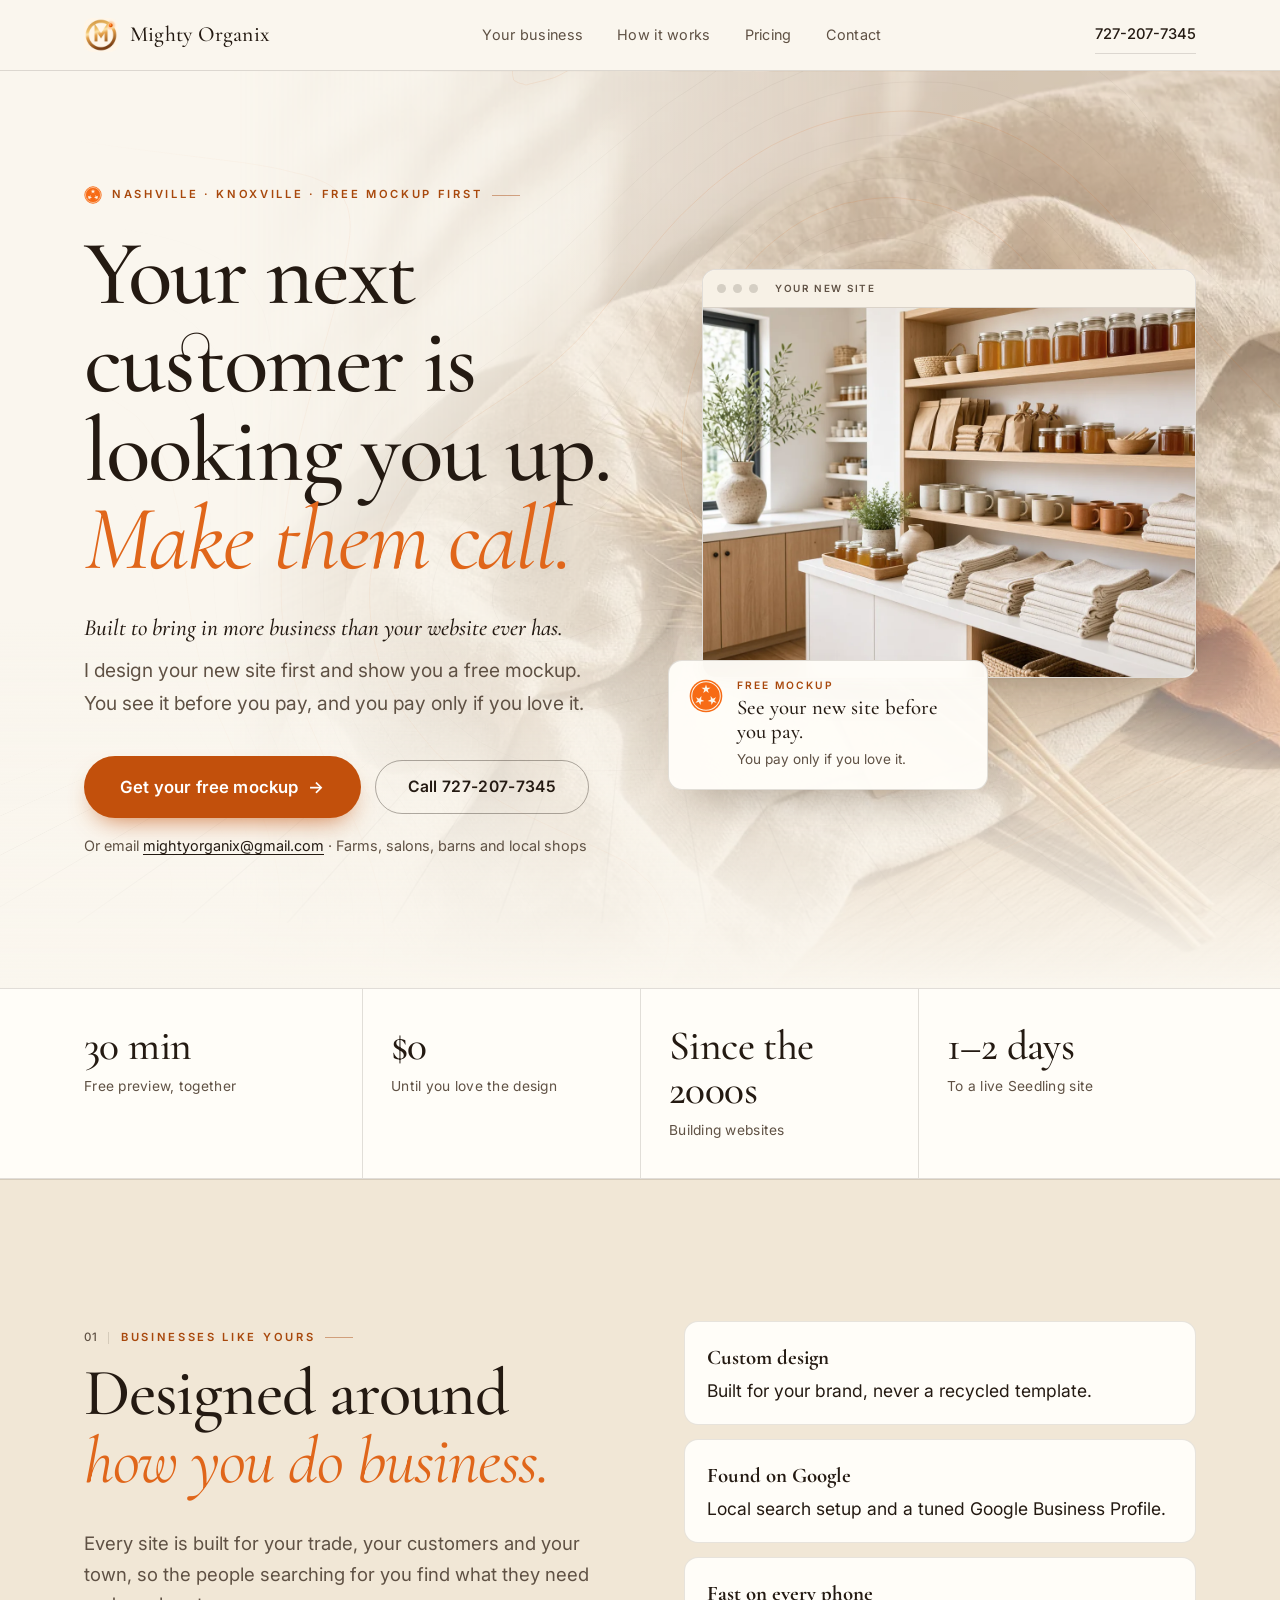
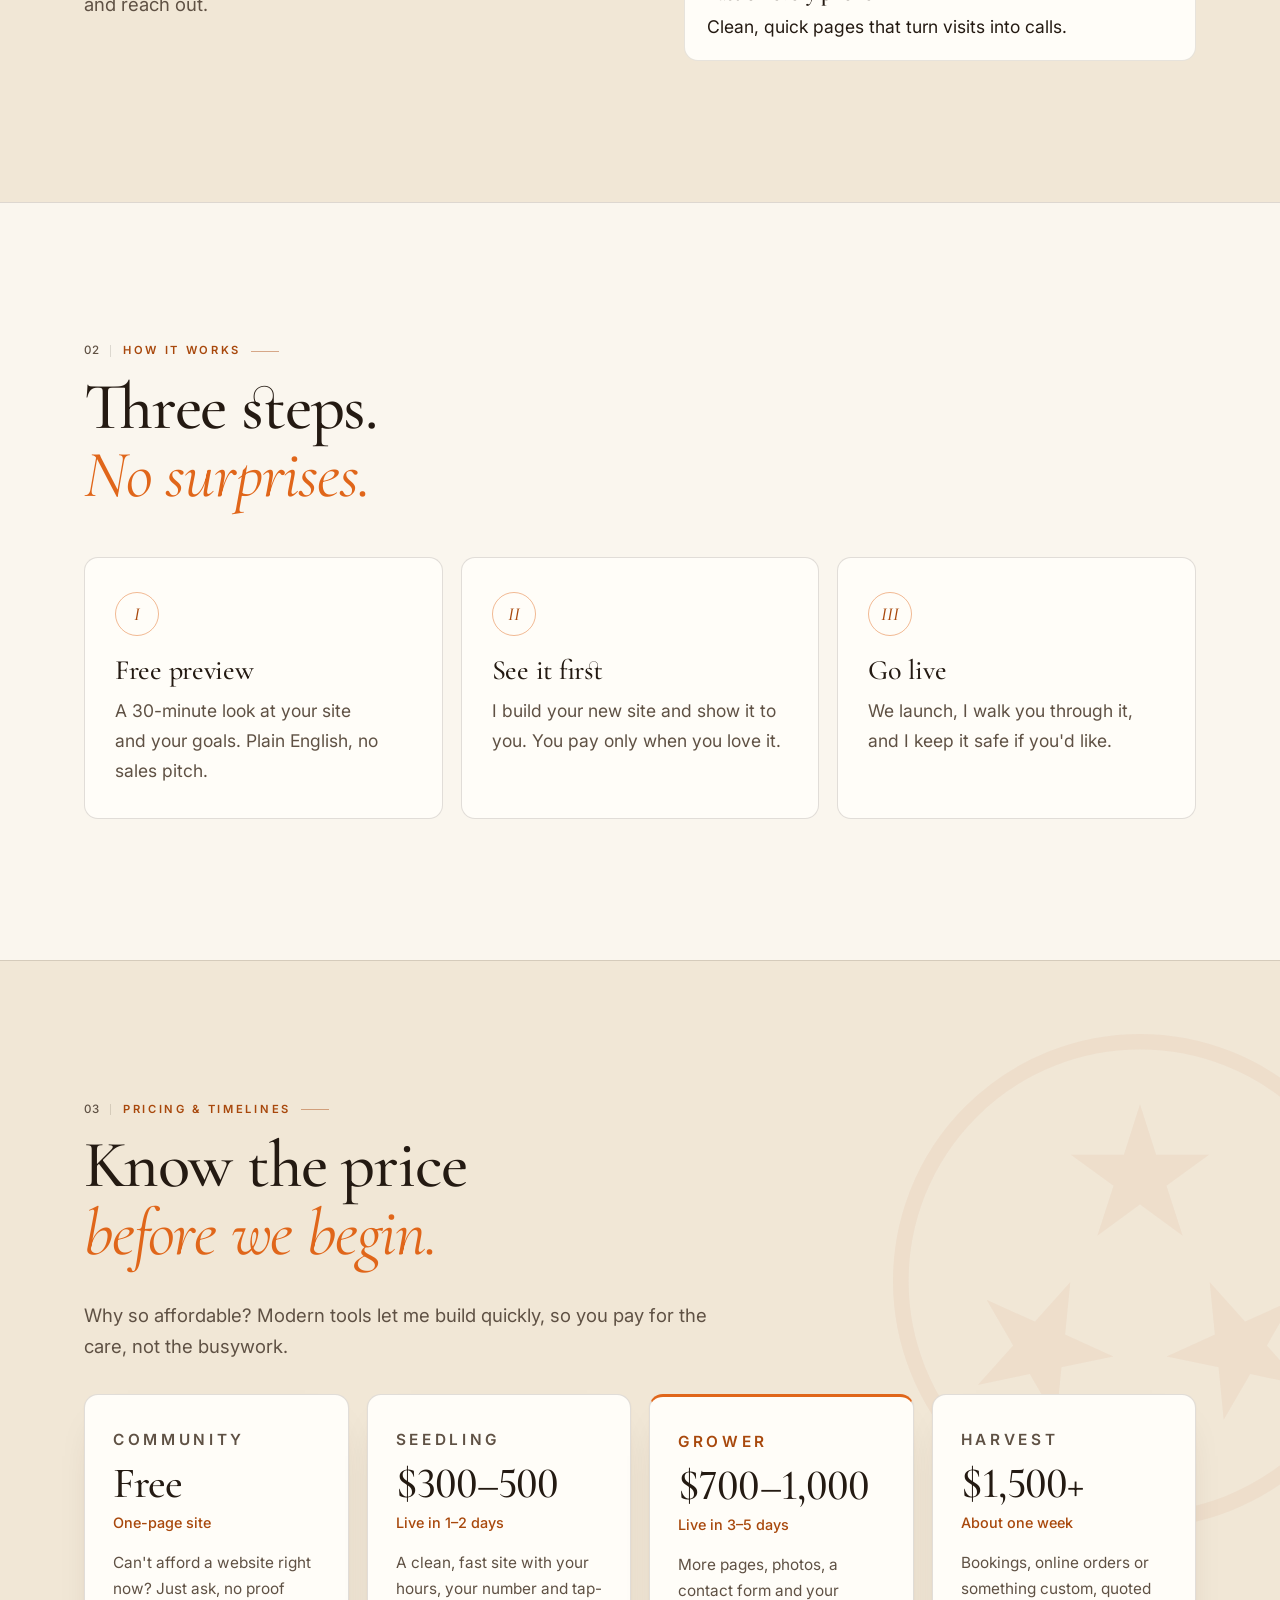
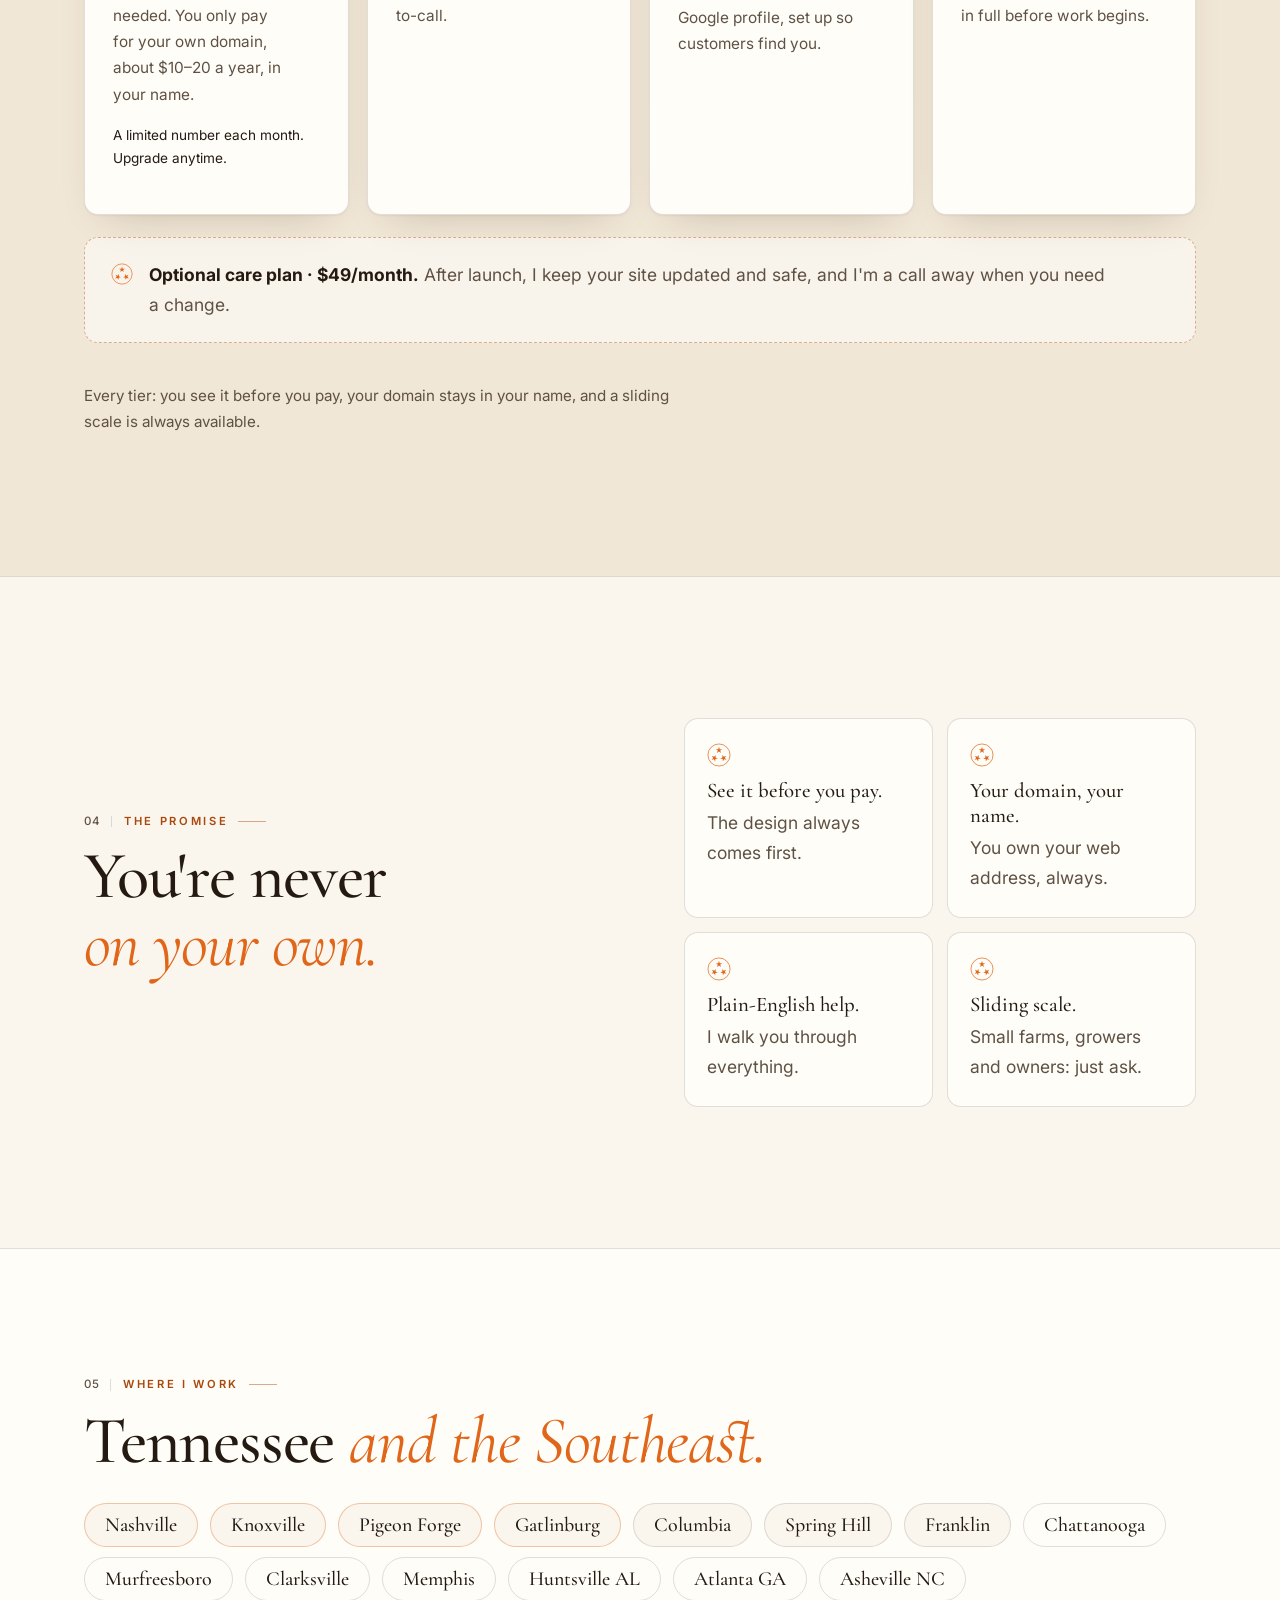
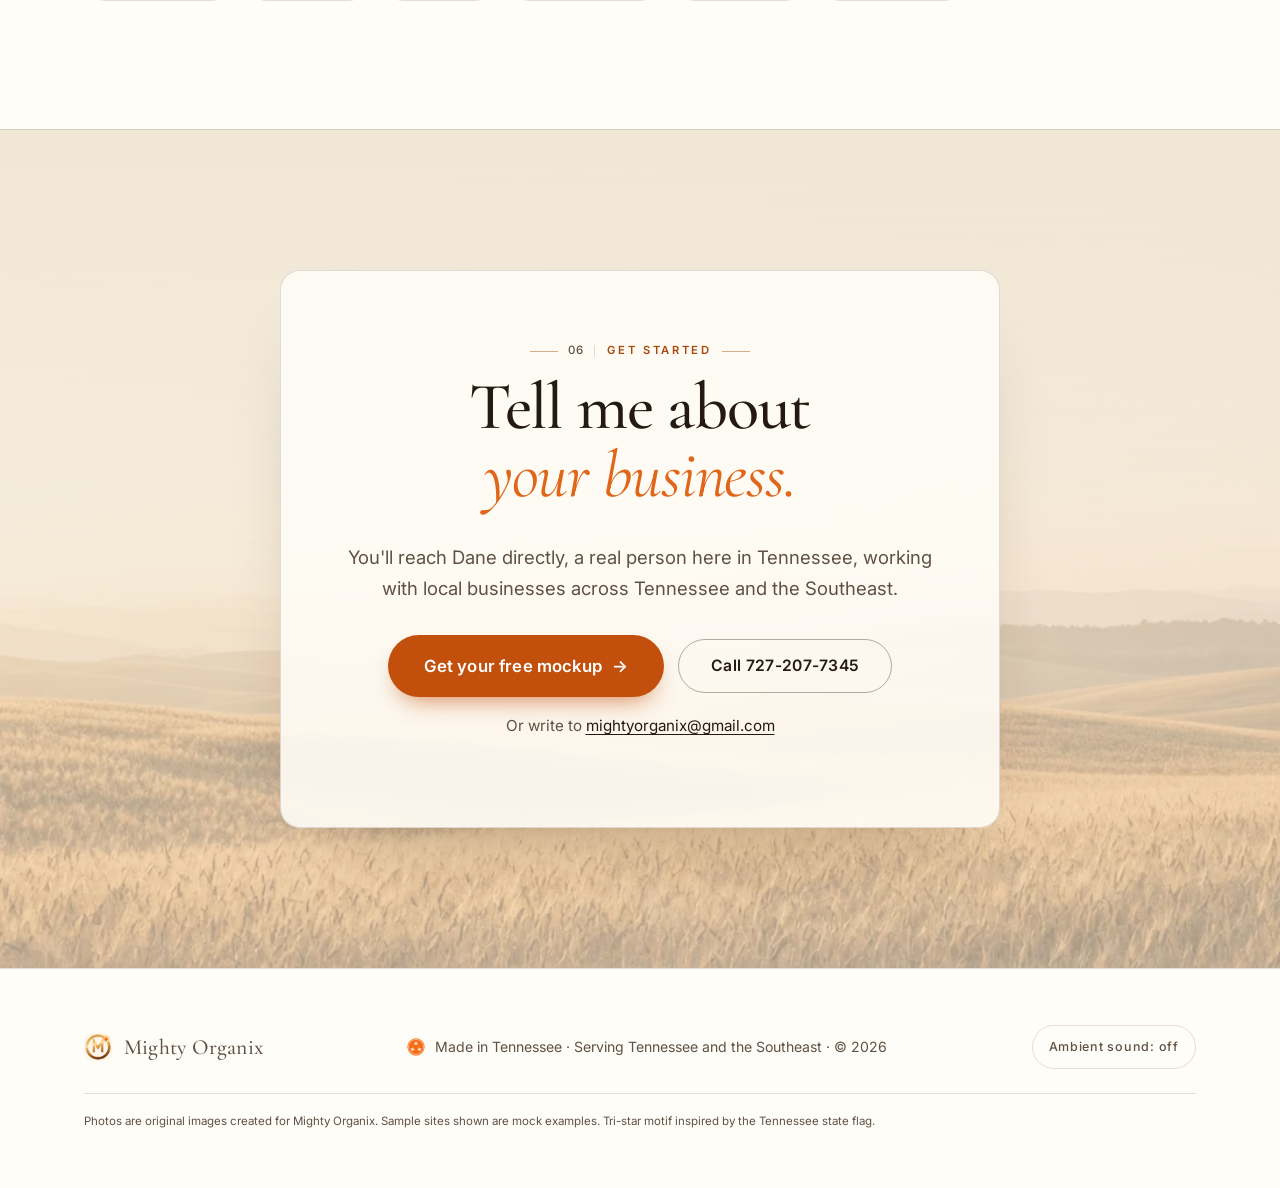
==== commit b8ac2e06: "Remove sample business tabs and fruit imagery" ====
--- a/index.html
+++ b/index.html
@@ -14,7 +14,7 @@
 <link rel="manifest" href="site.webmanifest"><link rel="apple-touch-icon" href="assets/v62/img/favicon-180.png">
 <link rel="preconnect" href="https://fonts.googleapis.com"><link rel="preconnect" href="https://fonts.gstatic.com" crossorigin>
 <link href="https://fonts.googleapis.com/css2?family=Cormorant+Garamond:ital,wght@0,400;0,500;0,600;1,400;1,500&family=Inter:wght@300;400;500;600&display=swap" rel="stylesheet">
-<link rel="stylesheet" href="assets/v62/site.css?v=62c">
+<link rel="stylesheet" href="assets/v62/site.css?v=62d">
 <script>document.documentElement.classList.add('js');if(matchMedia('(prefers-reduced-motion: reduce)').matches)document.documentElement.classList.add('rm')</script>
 <script type="application/ld+json">{"@context": "https://schema.org", "@type": "ProfessionalService", "name": "Mighty Organix", "url": "https://mightyorganix.com/", "telephone": "+1-727-207-7345", "email": "mightyorganix@gmail.com", "image": "https://mightyorganix.com/assets/v62/img/og.png", "logo": "https://mightyorganix.com/assets/v62/img/favicon-180.png", "description": "Website design and redesigns, website care, and sign and graphic design for local businesses in Nashville, Knoxville, Pigeon Forge, Gatlinburg, Columbia, Spring Hill and Franklin, Tennessee, plus Chattanooga, Murfreesboro, Clarksville, Memphis, Huntsville AL, Atlanta GA and Asheville NC.", "areaServed": [{"@type": "City", "name": "Nashville, TN"}, {"@type": "City", "name": "Knoxville, TN"}, {"@type": "City", "name": "Pigeon Forge, TN"}, {"@type": "City", "name": "Gatlinburg, TN"}, {"@type": "City", "name": "Columbia, TN"}, {"@type": "City", "name": "Spring Hill, TN"}, {"@type": "City", "name": "Franklin, TN"}, {"@type": "City", "name": "Chattanooga, TN"}, {"@type": "City", "name": "Murfreesboro, TN"}, {"@type": "City", "name": "Clarksville, TN"}, {"@type": "City", "name": "Memphis, TN"}, {"@type": "City", "name": "Huntsville, AL"}, {"@type": "City", "name": "Atlanta, GA"}, {"@type": "City", "name": "Asheville, NC"}, {"@type": "State", "name": "Tennessee"}], "priceRange": "$$"}</script>
 
@@ -51,8 +51,8 @@
       <p class="quiet fade d3">Or email <a href="mailto:mightyorganix@gmail.com?subject=Free%20mockup%20request">mightyorganix@gmail.com</a> · Farms, salons, barns and local shops</p>
     </div>
     <figure class="hero-art fade d2">
-      <div class="browser" aria-label="Sample design: a local shop homepage">
-        <div class="bar"><i></i><i></i><i></i><span class="url">Sample design</span></div>
+      <div class="browser" aria-label="Example of a new site">
+        <div class="bar"><i></i><i></i><i></i><span class="url">Your new site</span></div>
         <div class="screen">
           <div class="new">
             <div class="n-photo" style="background-image:url(assets/v62/img/shop.webp)"></div>
@@ -77,29 +77,17 @@
 </section>
 
 <section class="sec sand split" id="yours">
-  <div class="sec-photo" aria-hidden="true"><div class="photo swap" id="yoursPhoto" style="background-image:url(assets/v62/img/produce.webp)"></div></div>
   <div class="wrap two">
     <div class="reveal">
       <p class="label"><span class="idx">01</span>Businesses like yours</p>
       <h2>Designed around <em>how you do business.</em></h2>
       <p class="lead">Every site is built for your trade, your customers and your town, so the people searching for you find what they need and reach out.</p>
-      <div class="tabs" role="tablist" aria-label="Pick your business">
-        <button role="tab" aria-selected="true" data-k="farm">Farm stand</button>
-        <button role="tab" aria-selected="false" data-k="salon">Salon</button>
-        <button role="tab" aria-selected="false" data-k="barn">Horse barn</button>
-        <button role="tab" aria-selected="false" data-k="shop">Local shop</button>
-      </div>
-      <a class="link" href="mailto:mightyorganix@gmail.com?subject=Show%20me%20mine">See what yours could look like →</a>
     </div>
-    <figure class="reveal d1">
-      <div class="browser cmp" id="cmp">
-        <div class="bar"><i></i><i></i><i></i><span class="url" id="cmpUrl">Sample design</span></div>
-        <div class="screen">
-          <div class="after" id="cmpAfter"></div>
-        </div>
-      </div>
-      <figcaption>Sample designs · pick a business type</figcaption>
-    </figure>
+    <ul class="reveal d1" style="list-style:none;margin:0;padding:0;display:grid;gap:14px">
+      <li style="padding:18px 22px;border:1px solid rgba(60,40,20,.12);border-radius:14px;background:#fffdf8"><strong style="font-family:'Cormorant Garamond',serif;font-size:1.3rem">Custom design</strong><br><span>Built for your brand, never a recycled template.</span></li>
+      <li style="padding:18px 22px;border:1px solid rgba(60,40,20,.12);border-radius:14px;background:#fffdf8"><strong style="font-family:'Cormorant Garamond',serif;font-size:1.3rem">Found on Google</strong><br><span>Local search setup and a tuned Google Business Profile.</span></li>
+      <li style="padding:18px 22px;border:1px solid rgba(60,40,20,.12);border-radius:14px;background:#fffdf8"><strong style="font-family:'Cormorant Garamond',serif;font-size:1.3rem">Fast on every phone</strong><br><span>Clean, quick pages that turn visits into calls.</span></li>
+    </ul>
   </div>
 </section>
 
@@ -192,6 +180,6 @@
 </footer>
 <div class="mbar"><a href="tel:+17272077345">Call</a><a href="mailto:mightyorganix@gmail.com?subject=Free%20mockup%20request">Free mockup</a></div>
 <audio id="amb" src="assets/v62/audio/woodland.mp3" loop preload="none"></audio>
-<script src="assets/v62/site.js?v=62c" defer></script>
+<script src="assets/v62/site.js?v=62d" defer></script>
 </body>
 </html>
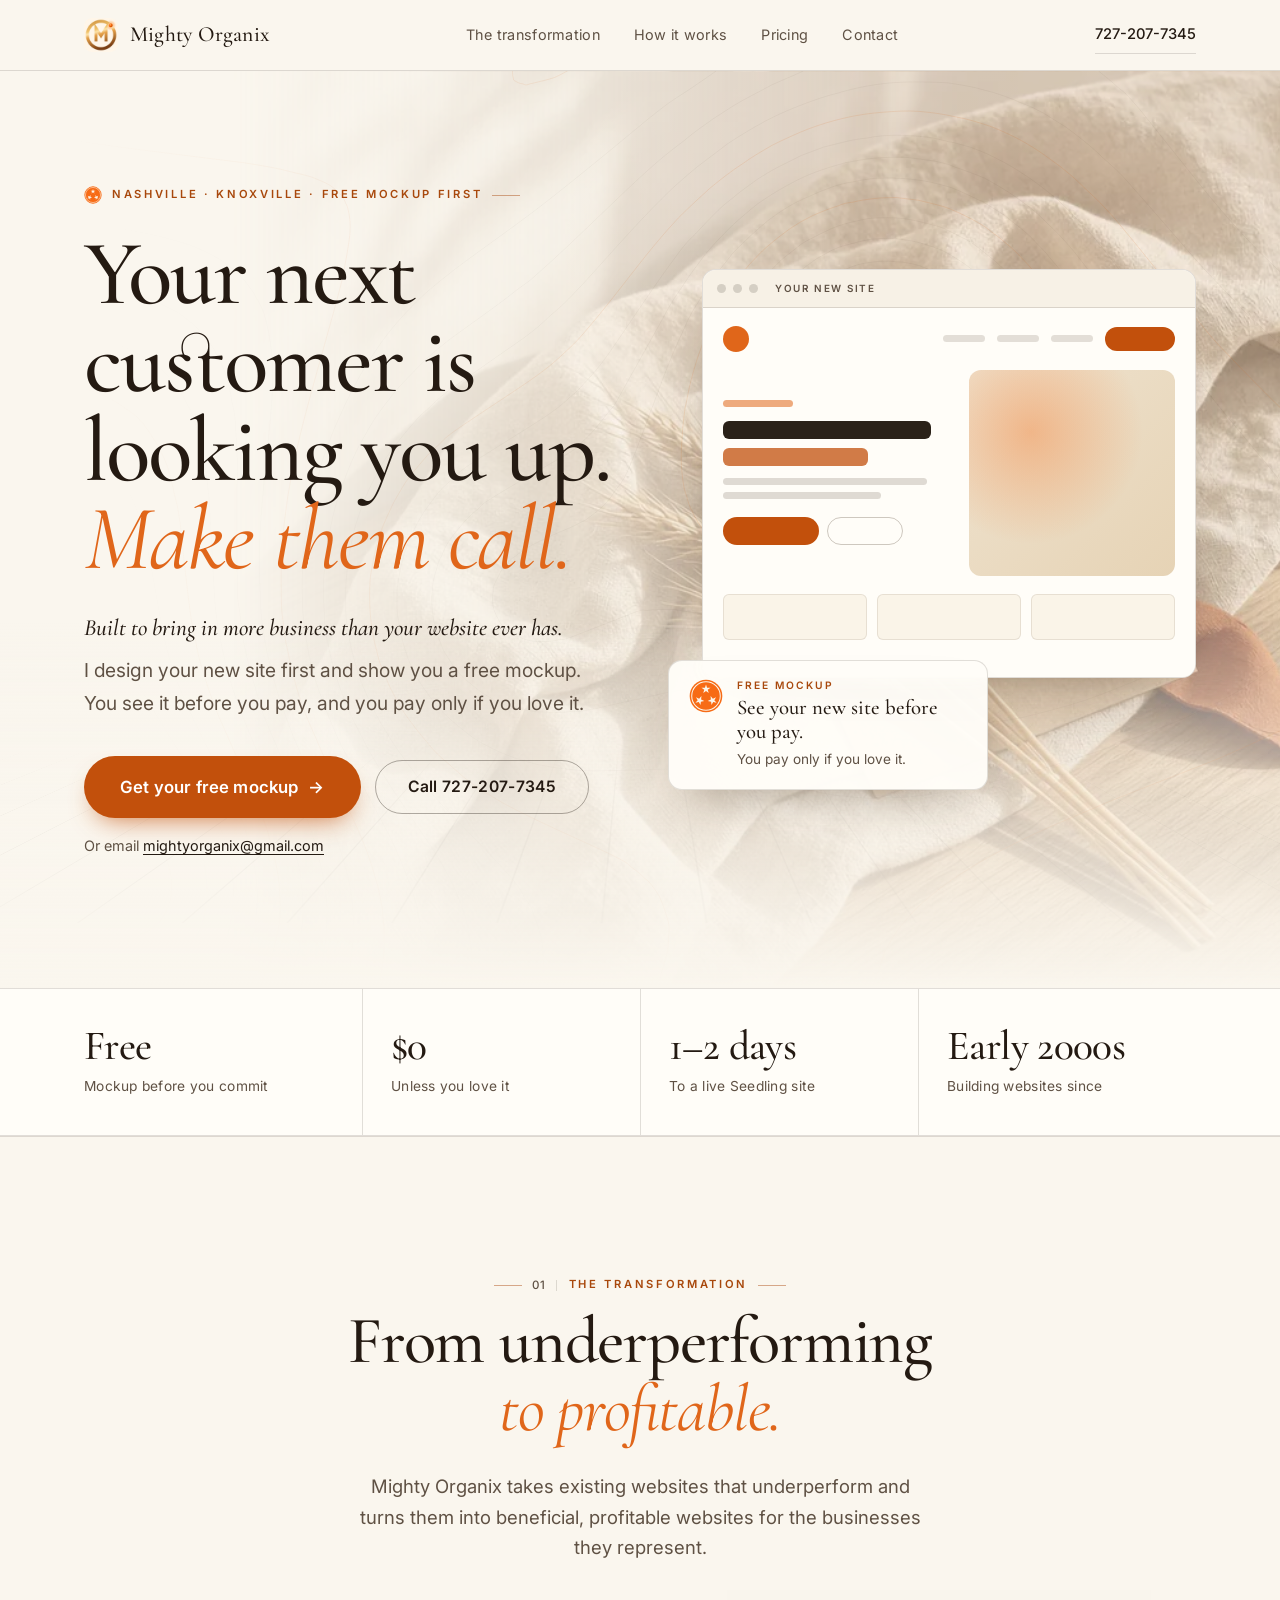
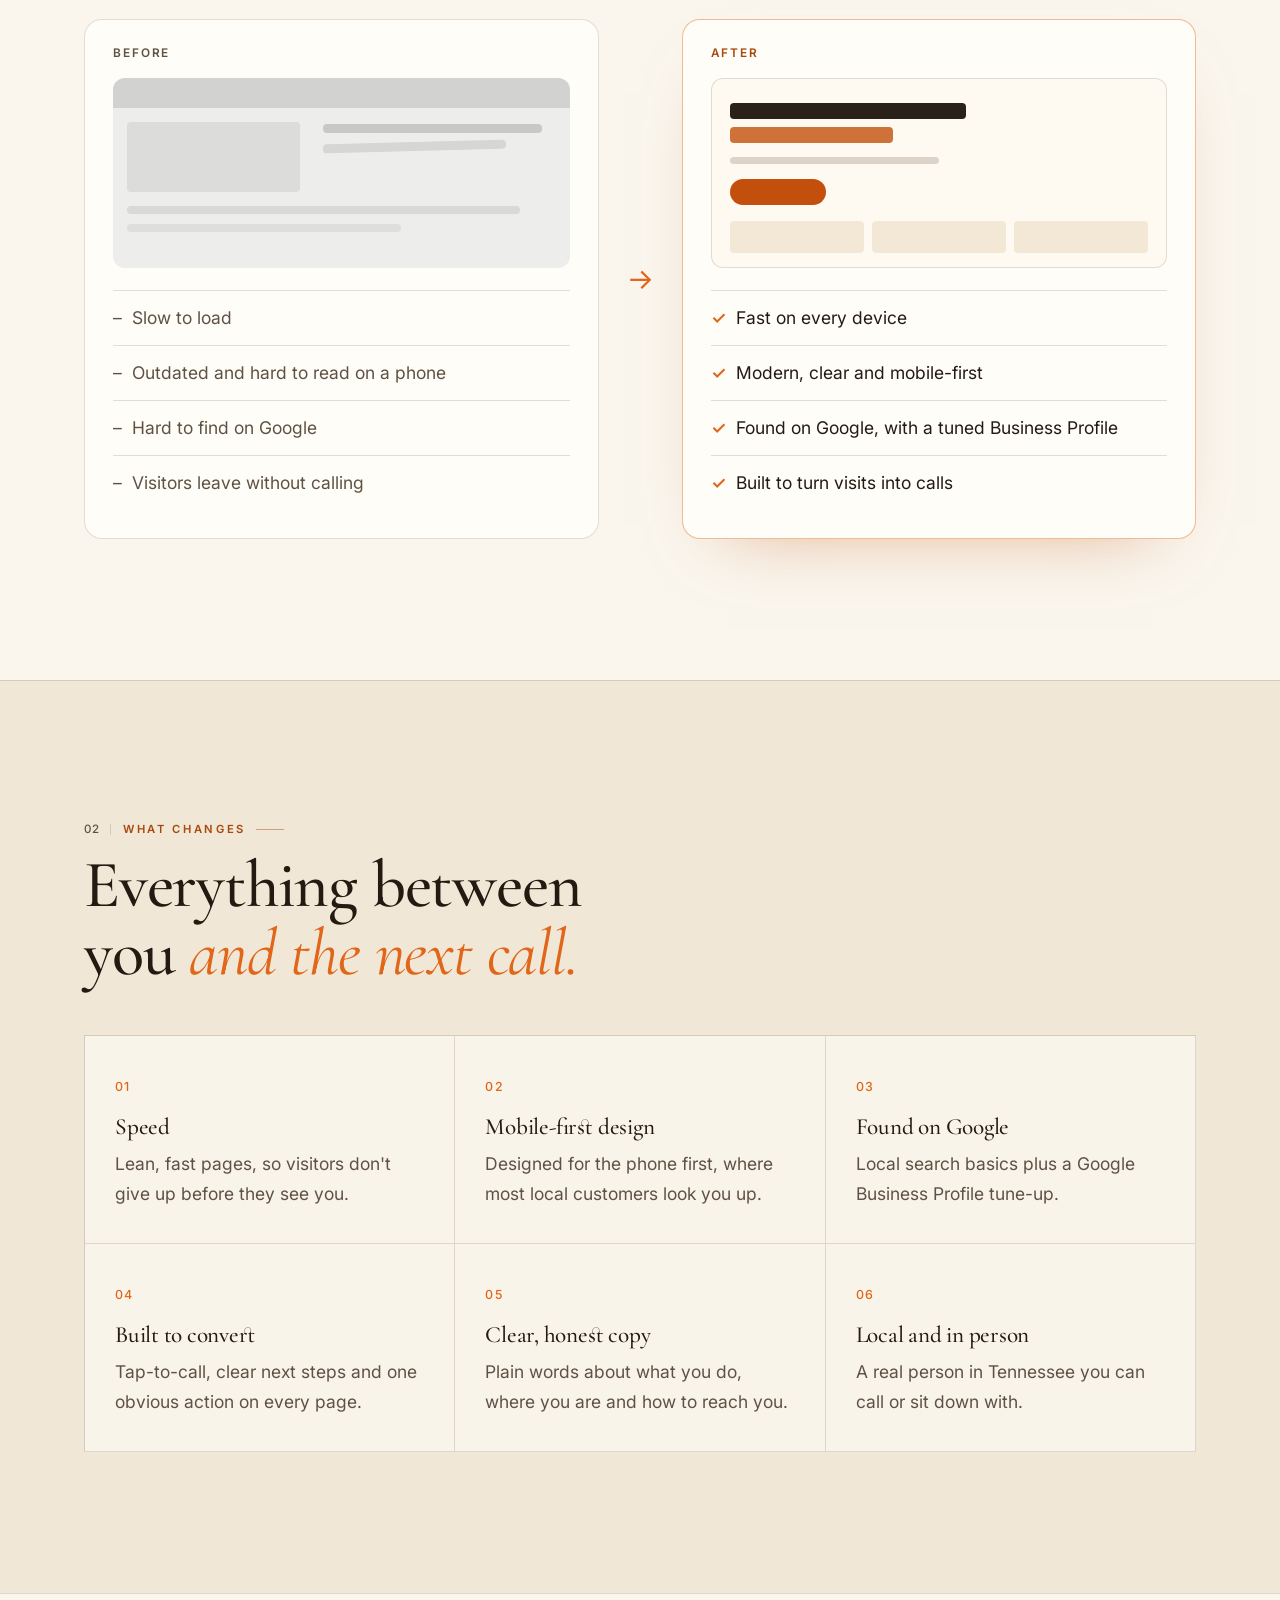
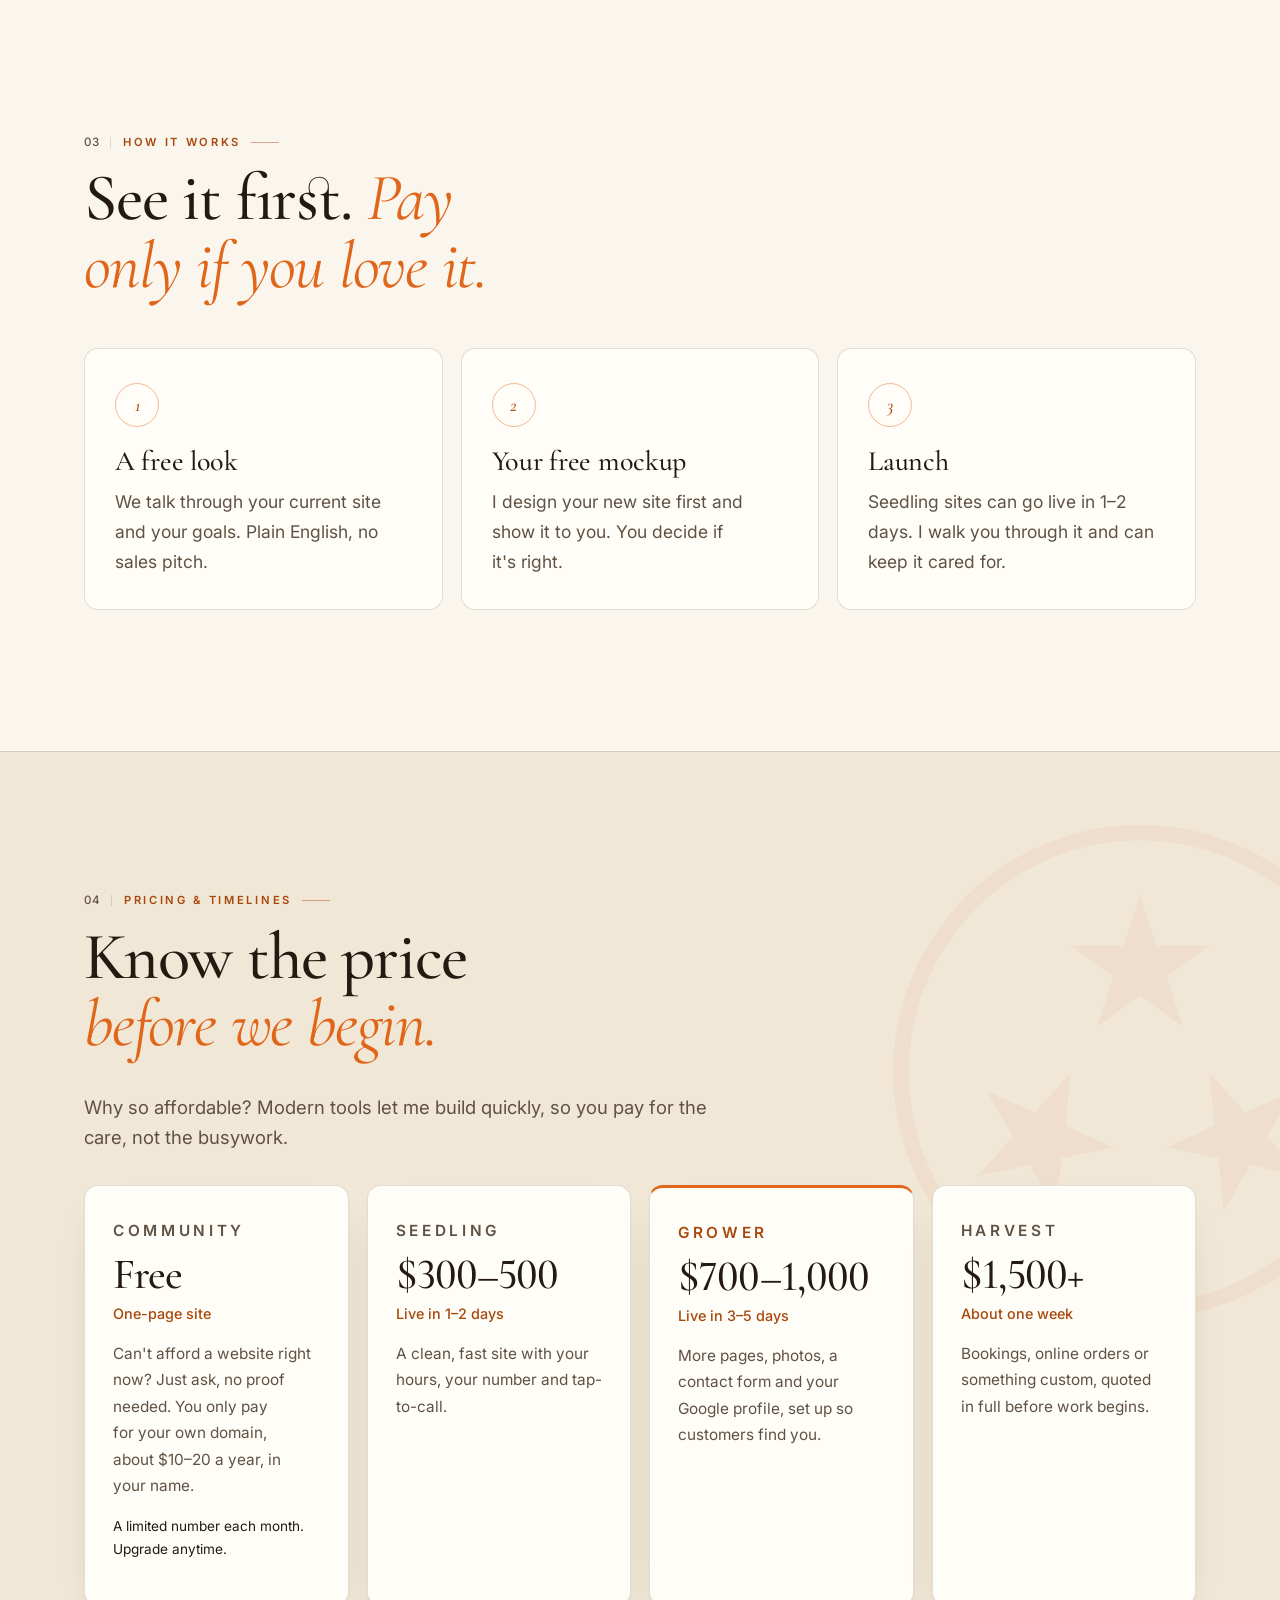
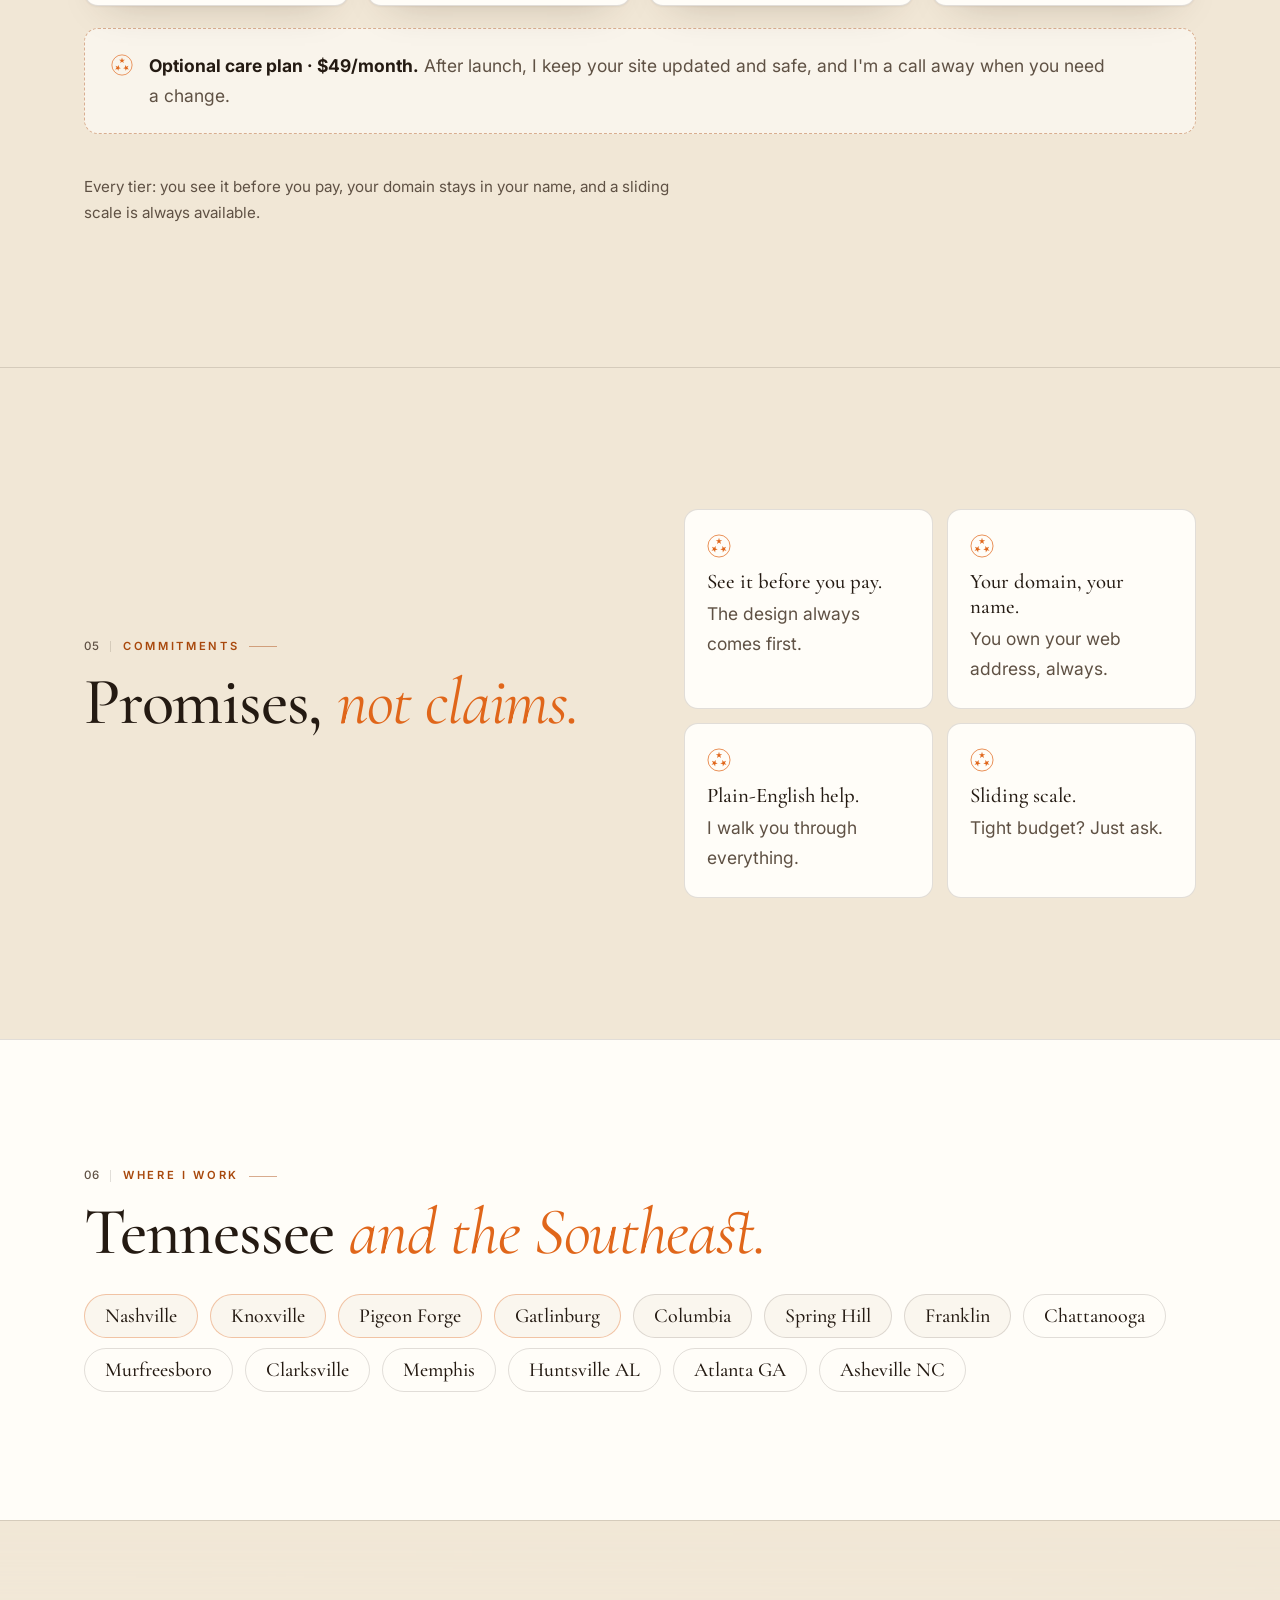
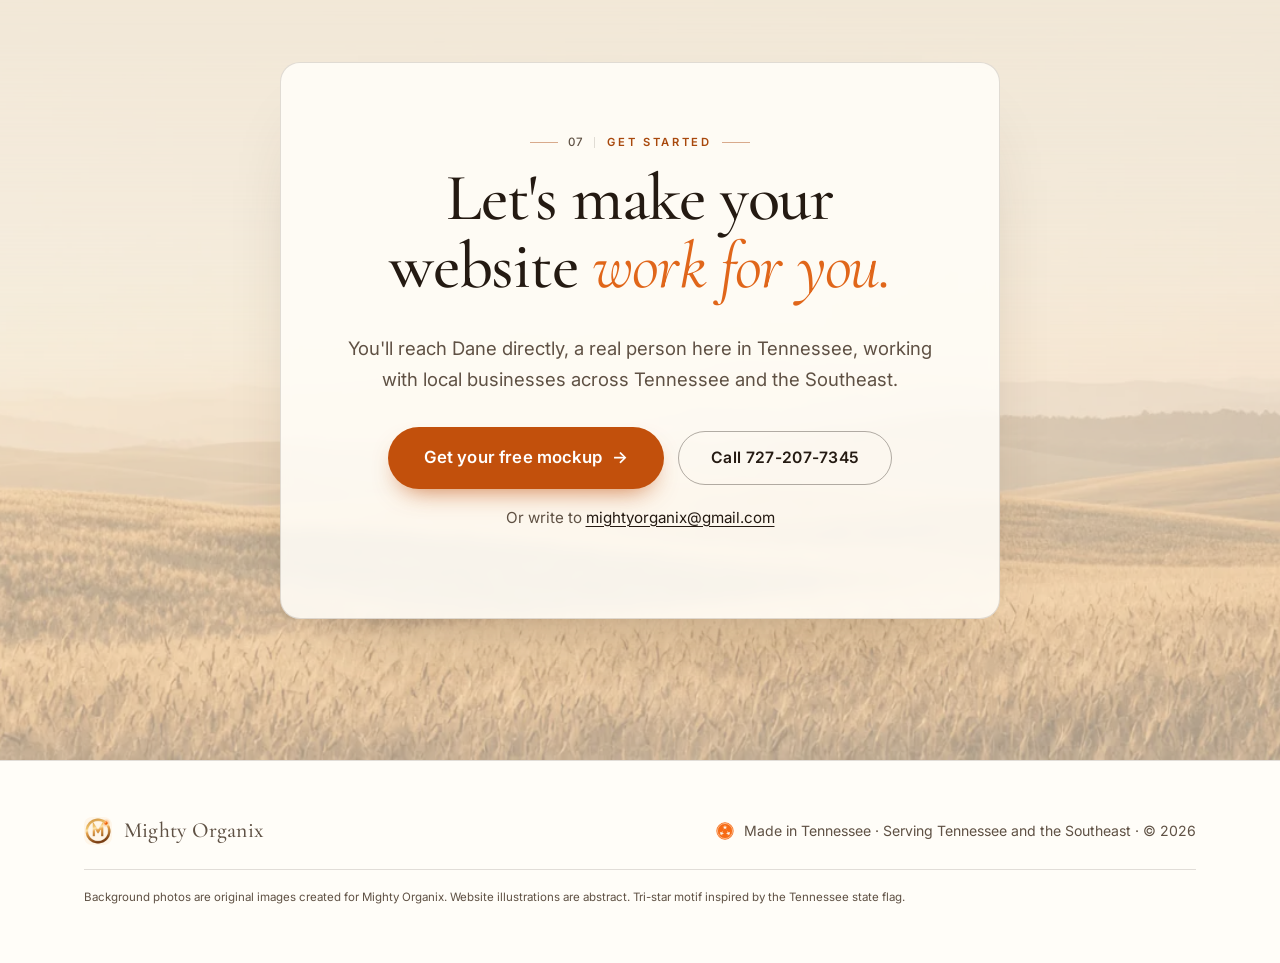
==== commit a93e0165: "Mission homepage: transformation-focused redesign below hero, abstract site illustration in hero, re" ====
--- a/index.html
+++ b/index.html
@@ -14,7 +14,7 @@
 <link rel="manifest" href="site.webmanifest"><link rel="apple-touch-icon" href="assets/v62/img/favicon-180.png">
 <link rel="preconnect" href="https://fonts.googleapis.com"><link rel="preconnect" href="https://fonts.gstatic.com" crossorigin>
 <link href="https://fonts.googleapis.com/css2?family=Cormorant+Garamond:ital,wght@0,400;0,500;0,600;1,400;1,500&family=Inter:wght@300;400;500;600&display=swap" rel="stylesheet">
-<link rel="stylesheet" href="assets/v62/site.css?v=62d">
+<link rel="stylesheet" href="assets/v62/site.css?v=m1">
 <script>document.documentElement.classList.add('js');if(matchMedia('(prefers-reduced-motion: reduce)').matches)document.documentElement.classList.add('rm')</script>
 <script type="application/ld+json">{"@context": "https://schema.org", "@type": "ProfessionalService", "name": "Mighty Organix", "url": "https://mightyorganix.com/", "telephone": "+1-727-207-7345", "email": "mightyorganix@gmail.com", "image": "https://mightyorganix.com/assets/v62/img/og.png", "logo": "https://mightyorganix.com/assets/v62/img/favicon-180.png", "description": "Website design and redesigns, website care, and sign and graphic design for local businesses in Nashville, Knoxville, Pigeon Forge, Gatlinburg, Columbia, Spring Hill and Franklin, Tennessee, plus Chattanooga, Murfreesboro, Clarksville, Memphis, Huntsville AL, Atlanta GA and Asheville NC.", "areaServed": [{"@type": "City", "name": "Nashville, TN"}, {"@type": "City", "name": "Knoxville, TN"}, {"@type": "City", "name": "Pigeon Forge, TN"}, {"@type": "City", "name": "Gatlinburg, TN"}, {"@type": "City", "name": "Columbia, TN"}, {"@type": "City", "name": "Spring Hill, TN"}, {"@type": "City", "name": "Franklin, TN"}, {"@type": "City", "name": "Chattanooga, TN"}, {"@type": "City", "name": "Murfreesboro, TN"}, {"@type": "City", "name": "Clarksville, TN"}, {"@type": "City", "name": "Memphis, TN"}, {"@type": "City", "name": "Huntsville, AL"}, {"@type": "City", "name": "Atlanta, GA"}, {"@type": "City", "name": "Asheville, NC"}, {"@type": "State", "name": "Tennessee"}], "priceRange": "$$"}</script>
 
@@ -26,7 +26,7 @@
 <header class="top" id="hdr">
   <div class="wrap nav">
     <a class="brand" href="#top"><img src="assets/v62/img/mono-warm-360.webp" width="34" height="34" alt=""><span>Mighty Organix</span></a>
-    <nav aria-label="Main"><a href="#yours">Your business</a><a href="#how">How it works</a><a href="#pricing">Pricing</a><a href="#contact">Contact</a></nav>
+    <nav aria-label="Main"><a href="#transform">The transformation</a><a href="#how">How it works</a><a href="#pricing">Pricing</a><a href="#contact">Contact</a></nav>
     <a class="tel" href="tel:+17272077345">727-207-7345</a>
   </div>
 </header>
@@ -48,15 +48,15 @@
         <a class="btn btn-xl" href="mailto:mightyorganix@gmail.com?subject=Free%20mockup%20request">Get your free mockup <span class="arr" aria-hidden="true">→</span></a>
         <a class="btn btn-ghost" href="tel:+17272077345">Call 727-207-7345</a>
       </div>
-      <p class="quiet fade d3">Or email <a href="mailto:mightyorganix@gmail.com?subject=Free%20mockup%20request">mightyorganix@gmail.com</a> · Farms, salons, barns and local shops</p>
+      <p class="quiet fade d3">Or email <a href="mailto:mightyorganix@gmail.com?subject=Free%20mockup%20request">mightyorganix@gmail.com</a></p>
     </div>
     <figure class="hero-art fade d2">
-      <div class="browser" aria-label="Example of a new site">
+      <div class="browser" role="img" aria-label="Illustration of a clean, modern website">
         <div class="bar"><i></i><i></i><i></i><span class="url">Your new site</span></div>
-        <div class="screen">
-          <div class="new">
-            <div class="n-photo" style="background-image:url(assets/v62/img/shop.webp)"></div>
-          </div>
+        <div class="screen wf-hero" aria-hidden="true">
+          <div class="wf-nav"><i class="wf-logo"></i><span></span><span></span><span></span><b></b></div>
+          <div class="wf-main"><div><i class="wf-k"></i><i class="wf-h"></i><i class="wf-h s"></i><i class="wf-p"></i><i class="wf-p s"></i><div class="wf-btns"><b></b><span></span></div></div><div class="wf-img"></div></div>
+          <div class="wf-cards"><i></i><i></i><i></i></div>
         </div>
       </div>
       <aside class="promise-card">
@@ -67,48 +67,73 @@
   </div>
 </section>
 
-<section class="facts" aria-label="The basics">
+<section class="facts" aria-label="Commitments">
   <div class="wrap stats">
-    <div class="stat reveal"><span class="n">30 min</span><span class="k">Free preview, together</span></div>
-    <div class="stat reveal d1"><span class="n">$0</span><span class="k">Until you love the design</span></div>
-    <div class="stat reveal d2"><span class="n">Since the 2000s</span><span class="k">Building websites</span></div>
-    <div class="stat reveal d3"><span class="n">1–2 days</span><span class="k">To a live Seedling site</span></div>
-  </div>
-</section>
-
-<section class="sec sand split" id="yours">
-  <div class="wrap two">
-    <div class="reveal">
-      <p class="label"><span class="idx">01</span>Businesses like yours</p>
-      <h2>Designed around <em>how you do business.</em></h2>
-      <p class="lead">Every site is built for your trade, your customers and your town, so the people searching for you find what they need and reach out.</p>
-    </div>
-    <ul class="reveal d1" style="list-style:none;margin:0;padding:0;display:grid;gap:14px">
-      <li style="padding:18px 22px;border:1px solid rgba(60,40,20,.12);border-radius:14px;background:#fffdf8"><strong style="font-family:'Cormorant Garamond',serif;font-size:1.3rem">Custom design</strong><br><span>Built for your brand, never a recycled template.</span></li>
-      <li style="padding:18px 22px;border:1px solid rgba(60,40,20,.12);border-radius:14px;background:#fffdf8"><strong style="font-family:'Cormorant Garamond',serif;font-size:1.3rem">Found on Google</strong><br><span>Local search setup and a tuned Google Business Profile.</span></li>
-      <li style="padding:18px 22px;border:1px solid rgba(60,40,20,.12);border-radius:14px;background:#fffdf8"><strong style="font-family:'Cormorant Garamond',serif;font-size:1.3rem">Fast on every phone</strong><br><span>Clean, quick pages that turn visits into calls.</span></li>
-    </ul>
-  </div>
-</section>
-
+    <div class="stat reveal"><span class="n">Free</span><span class="k">Mockup before you commit</span></div>
+    <div class="stat reveal d1"><span class="n">$0</span><span class="k">Unless you love it</span></div>
+    <div class="stat reveal d2"><span class="n">1–2 days</span><span class="k">To a live Seedling site</span></div>
+    <div class="stat reveal d3"><span class="n">Early 2000s</span><span class="k">Building websites since</span></div>
+  </div>
+</section>
+
+<section class="sec" id="transform">
+  <div class="wrap">
+    <div class="sec-head center">
+      <p class="label reveal"><span class="idx">01</span>The transformation</p>
+      <h2 class="reveal">From underperforming <em>to profitable.</em></h2>
+      <p class="lead reveal">Mighty Organix takes existing websites that underperform and turns them into beneficial, profitable websites for the businesses they represent.</p>
+    </div>
+    <div class="ba reveal d1">
+      <article class="ba-card before">
+        <p class="ba-tag">Before</p>
+        <div class="wf wf-old" aria-hidden="true"><i class="o1"></i><i class="o2"></i><i class="o3"></i><i class="o4"></i><i class="o5"></i><i class="o6"></i></div>
+        <ul><li>Slow to load</li><li>Outdated and hard to read on a phone</li><li>Hard to find on Google</li><li>Visitors leave without calling</li></ul>
+      </article>
+      <div class="ba-arrow" aria-hidden="true">→</div>
+      <article class="ba-card after">
+        <p class="ba-tag">After</p>
+        <div class="wf wf-new" aria-hidden="true"><i class="n1"></i><i class="n2"></i><i class="n3"></i><b></b><span><i></i><i></i><i></i></span></div>
+        <ul><li>Fast on every device</li><li>Modern, clear and mobile-first</li><li>Found on Google, with a tuned Business Profile</li><li>Built to turn visits into calls</li></ul>
+      </article>
+    </div>
+  </div>
+</section>
+
+<section class="sec sand" id="what">
+  <div class="wrap">
+    <div class="sec-head">
+      <p class="label reveal"><span class="idx">02</span>What changes</p>
+      <h2 class="reveal">Everything between you <em>and the next call.</em></h2>
+    </div>
+    <div class="feat">
+      <article class="reveal"><span class="fi">01</span><h3>Speed</h3><p>Lean, fast pages, so visitors don't give up before they see you.</p></article>
+      <article class="reveal d1"><span class="fi">02</span><h3>Mobile-first design</h3><p>Designed for the phone first, where most local customers look you up.</p></article>
+      <article class="reveal d2"><span class="fi">03</span><h3>Found on Google</h3><p>Local search basics plus a Google Business Profile tune-up.</p></article>
+      <article class="reveal"><span class="fi">04</span><h3>Built to convert</h3><p>Tap-to-call, clear next steps and one obvious action on every page.</p></article>
+      <article class="reveal d1"><span class="fi">05</span><h3>Clear, honest copy</h3><p>Plain words about what you do, where you are and how to reach you.</p></article>
+      <article class="reveal d2"><span class="fi">06</span><h3>Local and in person</h3><p>A real person in Tennessee you can call or sit down with.</p></article>
+    </div>
+  </div>
+</section>
 
 <section class="sec" id="how">
   <div class="wrap">
-    <p class="label reveal"><span class="idx">02</span>How it works</p>
-    <h2 class="reveal">Three steps. <em>No surprises.</em></h2>
+    <div class="sec-head">
+      <p class="label reveal"><span class="idx">03</span>How it works</p>
+      <h2 class="reveal">See it first. <em>Pay only if you love it.</em></h2>
+    </div>
     <ol class="steps">
-      <li class="reveal"><span class="num">I</span><h3>Free preview</h3><p>A 30-minute look at your site and your goals. Plain English, no sales pitch.</p></li>
-      <li class="reveal d1"><span class="num">II</span><h3>See it first</h3><p>I build your new site and show it to you. You pay only when you love it.</p></li>
-      <li class="reveal d2"><span class="num">III</span><h3>Go live</h3><p>We launch, I walk you through it, and I keep it safe if you'd like.</p></li>
+      <li class="reveal"><span class="num">1</span><h3>A free look</h3><p>We talk through your current site and your goals. Plain English, no sales pitch.</p></li>
+      <li class="reveal d1"><span class="num">2</span><h3>Your free mockup</h3><p>I design your new site first and show it to you. You decide if it's right.</p></li>
+      <li class="reveal d2"><span class="num">3</span><h3>Launch</h3><p>Seedling sites can go live in 1–2 days. I walk you through it and can keep it cared for.</p></li>
     </ol>
   </div>
 </section>
-
 
 <section class="sec sand" id="pricing">
   <svg class="watermark" aria-hidden="true"><use href="#tri-line"/></svg>
   <div class="wrap">
-    <p class="label reveal"><span class="idx">03</span>Pricing &amp; timelines</p>
+    <p class="label reveal"><span class="idx">04</span>Pricing &amp; timelines</p>
     <h2 class="reveal">Know the price <em>before we begin.</em></h2>
     <p class="lead reveal">Why so affordable? Modern tools let me build quickly, so you pay for the care, not the busywork.</p>
     <div class="tiers">
@@ -136,24 +161,24 @@
 </section>
 
 
-<section class="sec">
+<section class="sec sand">
   <div class="wrap two">
     <div class="reveal">
-      <p class="label"><span class="idx">04</span>The promise</p>
-      <h2>You're never <em>on your own.</em></h2>
+      <p class="label"><span class="idx">05</span>Commitments</p>
+      <h2>Promises, <em>not claims.</em></h2>
     </div>
     <ul class="promise grid4 reveal d1">
       <li><svg aria-hidden="true"><use href="#tri-line"/></svg><span><b>See it before you pay.</b> The design always comes first.</span></li>
       <li><svg aria-hidden="true"><use href="#tri-line"/></svg><span><b>Your domain, your name.</b> You own your web address, always.</span></li>
       <li><svg aria-hidden="true"><use href="#tri-line"/></svg><span><b>Plain-English help.</b> I walk you through everything.</span></li>
-      <li><svg aria-hidden="true"><use href="#tri-line"/></svg><span><b>Sliding scale.</b> Small farms, growers and owners: just ask.</span></li>
+      <li><svg aria-hidden="true"><use href="#tri-line"/></svg><span><b>Sliding scale.</b> Tight budget? Just ask.</span></li>
     </ul>
   </div>
 </section>
 
 <section class="areas" aria-label="Where I work">
   <div class="wrap">
-    <div class="sec-head"><p class="label reveal"><span class="idx">05</span>Where I work</p><h2 class="reveal">Tennessee <em>and the Southeast.</em></h2></div>
+    <div class="sec-head"><p class="label reveal"><span class="idx">06</span>Where I work</p><h2 class="reveal">Tennessee <em>and the Southeast.</em></h2></div>
     <ul class="area-list reveal d1"><li>Nashville</li><li>Knoxville</li><li>Pigeon Forge</li><li>Gatlinburg</li><li>Columbia</li><li>Spring Hill</li><li>Franklin</li><li>Chattanooga</li><li>Murfreesboro</li><li>Clarksville</li><li>Memphis</li><li>Huntsville AL</li><li>Atlanta GA</li><li>Asheville NC</li></ul>
   </div>
 </section>
@@ -161,8 +186,8 @@
 <section class="sec sand contact" id="contact">
   <div class="sec-photo" aria-hidden="true"><div class="photo" style="background-image:url(assets/v62/img/field.webp)"></div></div>
   <div class="wrap narrow center panel">
-    <p class="label reveal"><span class="idx">06</span>Get started</p>
-    <h2 class="reveal">Tell me about <em>your business.</em></h2>
+    <p class="label reveal"><span class="idx">07</span>Get started</p>
+    <h2 class="reveal">Let's make your website <em>work for you.</em></h2>
     <p class="lead reveal">You'll reach Dane directly, a real person here in Tennessee, working with local businesses across Tennessee and the Southeast.</p>
     <div class="reveal ctas center-ctas"><a class="btn btn-xl" href="mailto:mightyorganix@gmail.com?subject=Free%20mockup%20request">Get your free mockup <span class="arr" aria-hidden="true">→</span></a><a class="btn btn-ghost" href="tel:+17272077345">Call 727-207-7345</a></div><div class="reveal">
     <p class="quiet">Or write to <a href="mailto:mightyorganix@gmail.com">mightyorganix@gmail.com</a></p></div>
@@ -174,12 +199,11 @@
   <div class="wrap">
     <div class="f-row"><a class="brand" href="#top"><img src="assets/v62/img/mono-warm-360.webp" width="28" height="28" alt=""><span>Mighty Organix</span></a>
     <span class="made"><svg class="tri-s" aria-hidden="true"><use href="#tri"/></svg>Made in Tennessee · Serving Tennessee and the Southeast · © 2026</span>
-    <button class="audio" id="audio" aria-pressed="false">Ambient sound: off</button></div>
-    <p class="credits">Photos are original images created for Mighty Organix. Sample sites shown are mock examples. Tri-star motif inspired by the Tennessee state flag.</p>
+    </div>
+    <p class="credits">Background photos are original images created for Mighty Organix. Website illustrations are abstract. Tri-star motif inspired by the Tennessee state flag.</p>
   </div>
 </footer>
 <div class="mbar"><a href="tel:+17272077345">Call</a><a href="mailto:mightyorganix@gmail.com?subject=Free%20mockup%20request">Free mockup</a></div>
-<audio id="amb" src="assets/v62/audio/woodland.mp3" loop preload="none"></audio>
-<script src="assets/v62/site.js?v=62d" defer></script>
+<script src="assets/v62/site.js?v=m1" defer></script>
 </body>
 </html>
--- a/assets/v62/site.css
+++ b/assets/v62/site.css
@@ -308,3 +308,52 @@
 .foot{padding-top:56px}
 .audio{border-radius:999px;transition:border-color .3s,color .3s}.audio:hover{border-color:var(--o);color:var(--ink)}
 .credits{border-top:1px solid var(--line);padding-top:18px}
+/* ===== mission1: transformation layout ===== */
+.wf-hero{background:#fffdf8;padding:18px 20px 20px;display:flex;flex-direction:column;gap:18px;min-height:300px}
+.wf-hero i,.wf-hero span,.wf-hero b{display:block;border-radius:6px}
+.wf-nav{display:flex;align-items:center;gap:12px}.wf-logo{width:26px;height:26px;border-radius:50%!important;background:var(--o)}
+.wf-nav span{width:42px;height:7px;background:rgba(60,40,20,.14)}.wf-nav span:first-of-type{margin-left:auto}
+.wf-nav b{width:70px;height:24px;border-radius:999px!important;background:var(--cta)}
+.wf-main{display:grid;grid-template-columns:1.1fr 1fr;gap:20px;align-items:center}
+.wf-k{width:70px;height:7px;background:rgba(224,102,26,.55);margin-bottom:14px}
+.wf-h{height:18px;background:#2a2118;margin-bottom:9px;width:92%}.wf-h.s{width:64%;background:rgba(194,80,12,.75)}
+.wf-p{height:7px;background:rgba(60,40,20,.16);margin-top:12px;width:90%}.wf-p.s{width:70%;margin-top:7px}
+.wf-btns{display:flex;gap:8px;margin-top:18px}.wf-btns b{width:96px;height:28px;border-radius:999px!important;background:var(--cta)}.wf-btns span{width:76px;height:28px;border-radius:999px!important;border:1px solid rgba(60,40,20,.25)}
+.wf-img{aspect-ratio:1/1;border-radius:12px;background:radial-gradient(circle at 30% 30%,rgba(247,107,21,.35),transparent 55%),linear-gradient(135deg,#efe3cf,#e6d3b5)}
+.wf-cards{display:grid;grid-template-columns:repeat(3,1fr);gap:10px}.wf-cards i{height:46px;border:1px solid rgba(60,40,20,.1);background:#faf4e8}
+.sec-head.center{text-align:center;max-width:760px;margin:0 auto}
+.sec-head.center .lead{margin:18px auto 0}
+.ba{display:grid;grid-template-columns:1fr auto 1fr;gap:28px;align-items:stretch;margin-top:56px}
+.ba-card{border:1px solid var(--line);border-radius:18px;padding:28px;background:var(--paper)}
+.ba-card.after{border-color:rgba(224,102,26,.45);box-shadow:0 30px 70px -45px rgba(194,80,12,.5)}
+.ba-tag{font:600 .74rem/1 var(--sans);letter-spacing:.16em;text-transform:uppercase;color:var(--mu);margin:0 0 18px}.after .ba-tag{color:var(--od)}
+.ba-arrow{align-self:center;font-size:1.8rem;color:var(--o)}
+.wf{height:190px;border-radius:12px;position:relative;overflow:hidden;margin-bottom:22px}
+.wf i,.wf b,.wf span{position:absolute;display:block;border-radius:4px}
+.wf-old{background:#ece8e1;filter:grayscale(1);opacity:.75}
+.wf-old .o1{left:0;right:0;top:0;height:30px;background:#c9c3b9;border-radius:0}
+.wf-old .o2{left:14px;top:44px;width:38%;height:70px;background:#d6d0c6}
+.wf-old .o3{left:46%;top:46px;width:48%;height:9px;background:#bdb6aa}
+.wf-old .o4{left:46%;top:64px;width:40%;height:9px;background:#cfc8bd;transform:rotate(-1.5deg)}
+.wf-old .o5{left:14px;top:128px;width:86%;height:8px;background:#d3ccc1}
+.wf-old .o6{left:14px;top:146px;width:60%;height:8px;background:#d9d3c9}
+.wf-new{background:#fffaf1;border:1px solid var(--line)}
+.wf-new .n1{left:18px;top:24px;width:52%;height:16px;background:#2a2118}
+.wf-new .n2{left:18px;top:48px;width:36%;height:16px;background:rgba(194,80,12,.8)}
+.wf-new .n3{left:18px;top:78px;width:46%;height:7px;background:rgba(60,40,20,.18)}
+.wf-new b{left:18px;top:100px;width:96px;height:26px;border-radius:999px;background:var(--cta)}
+.wf-new span{left:18px;right:18px;top:142px;display:grid;grid-template-columns:repeat(3,1fr);gap:8px;position:absolute}
+.wf-new span i{position:static;height:32px;background:#f3e8d6}
+.ba-card ul{list-style:none;margin:0;padding:0}
+.ba-card li{padding:12px 0;border-top:1px solid var(--line);color:var(--mu)}
+.after li{color:var(--ink)}.after li::before{content:"✓";color:var(--o);margin-right:10px;font-weight:600}
+.before li::before{content:"–";margin-right:10px;color:var(--mu)}
+.feat{display:grid;grid-template-columns:repeat(3,1fr);gap:0;margin-top:48px;border-top:1px solid var(--line);border-left:1px solid var(--line)}
+.feat article{padding:34px 30px;border-right:1px solid var(--line);border-bottom:1px solid var(--line);background:rgba(255,253,248,.6);transition:background .4s}
+.feat article:hover{background:#fffdf8}
+.fi{font:500 .78rem/1 var(--sans);letter-spacing:.1em;color:var(--o)}
+.feat h3{margin:14px 0 8px;font-family:var(--serif);font-size:1.45rem;font-weight:500}
+.feat p{margin:0;color:var(--mu)}
+@media(max-width:899px){.ba{grid-template-columns:1fr}.ba-arrow{transform:rotate(90deg);justify-self:center}.feat{grid-template-columns:1fr 1fr}}
+@media(max-width:600px){.feat{grid-template-columns:1fr}.wf-main{grid-template-columns:1fr}.wf-img{display:none}.wf-hero{min-height:0}}
+.sec-head.center h2{max-width:22ch}
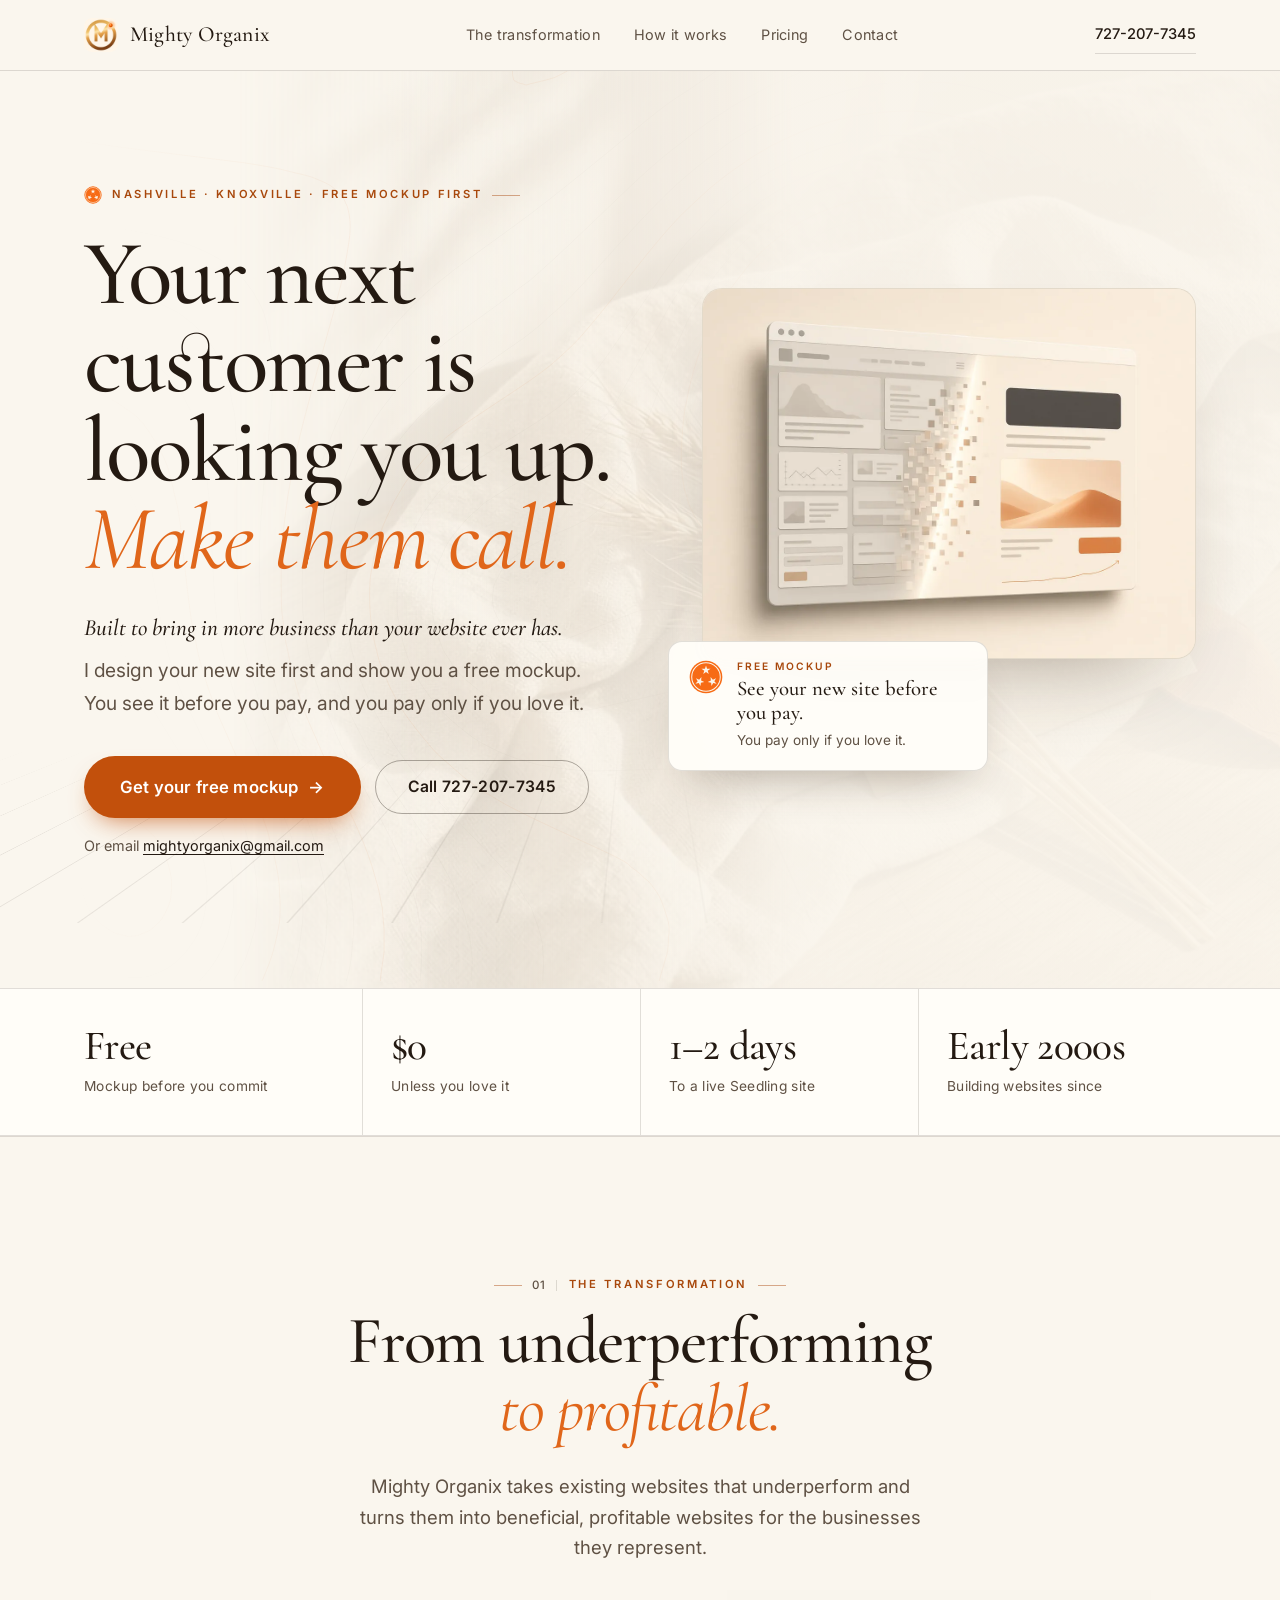
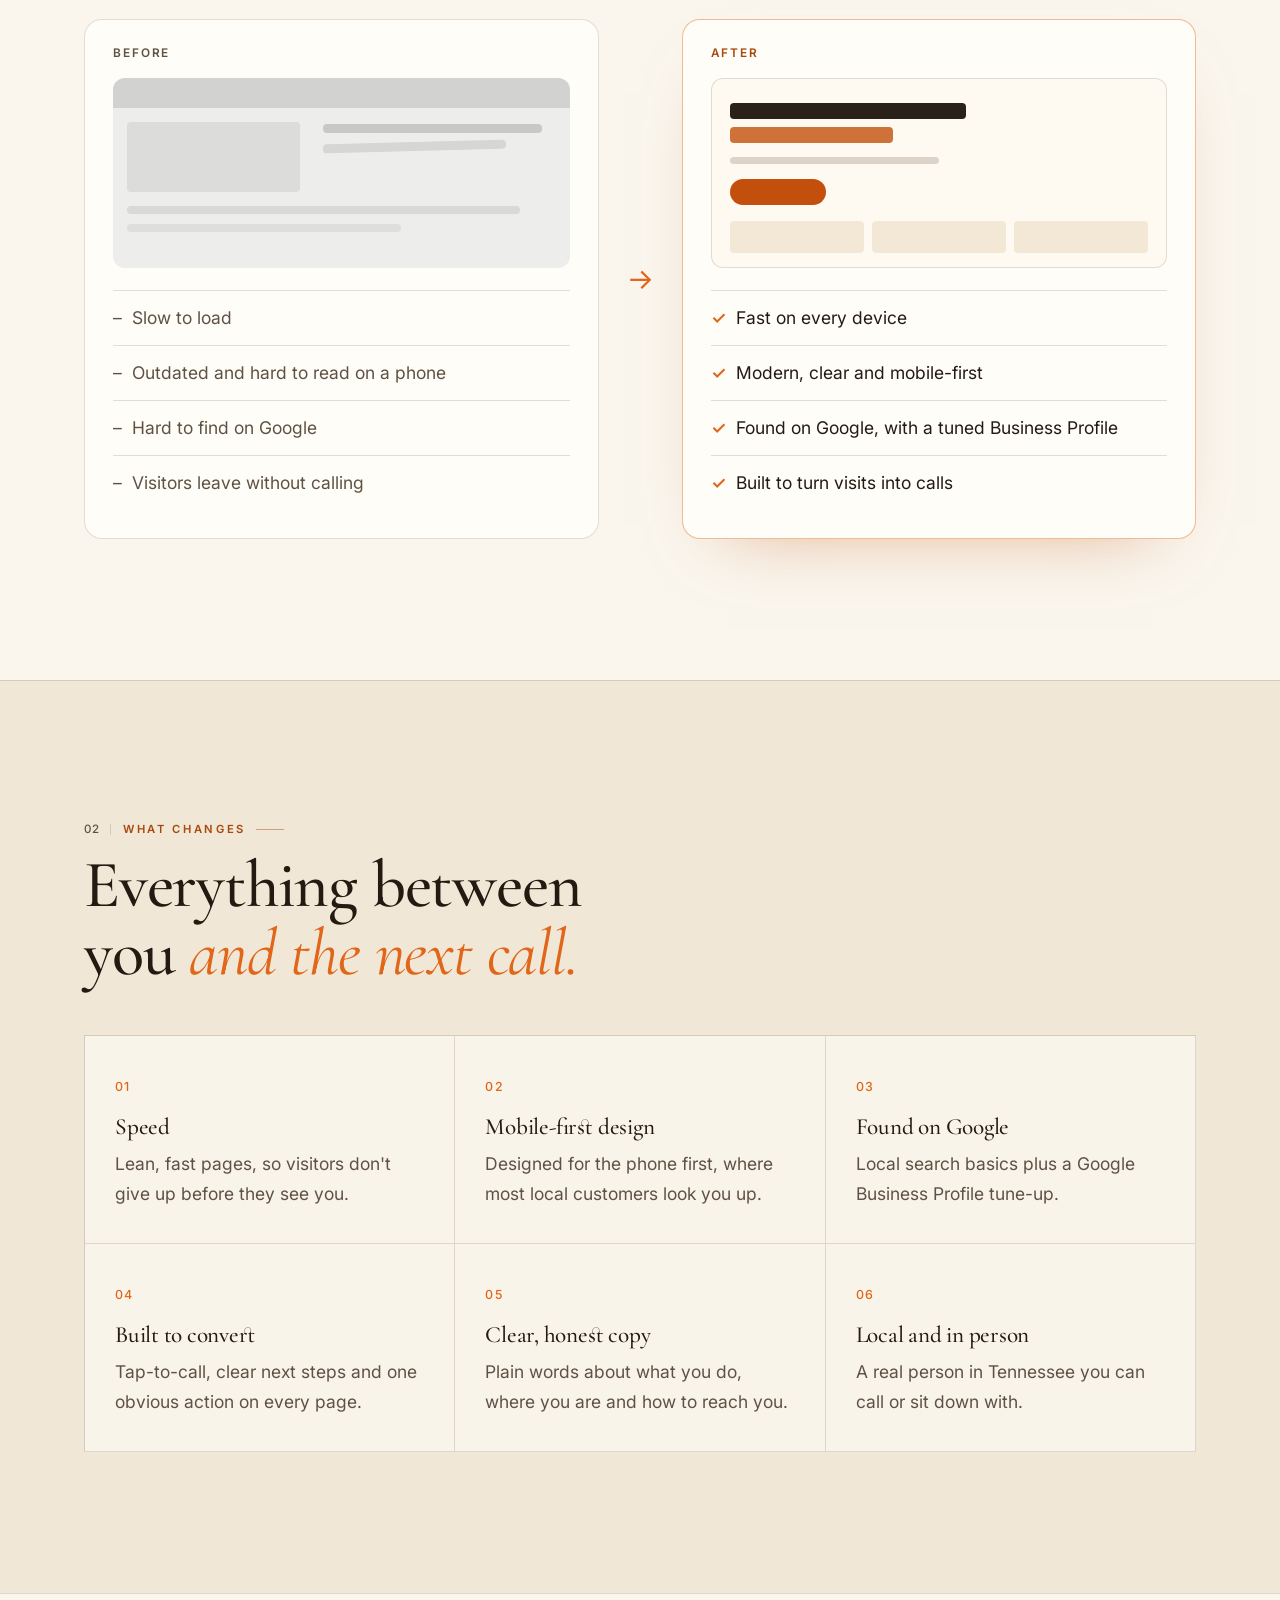
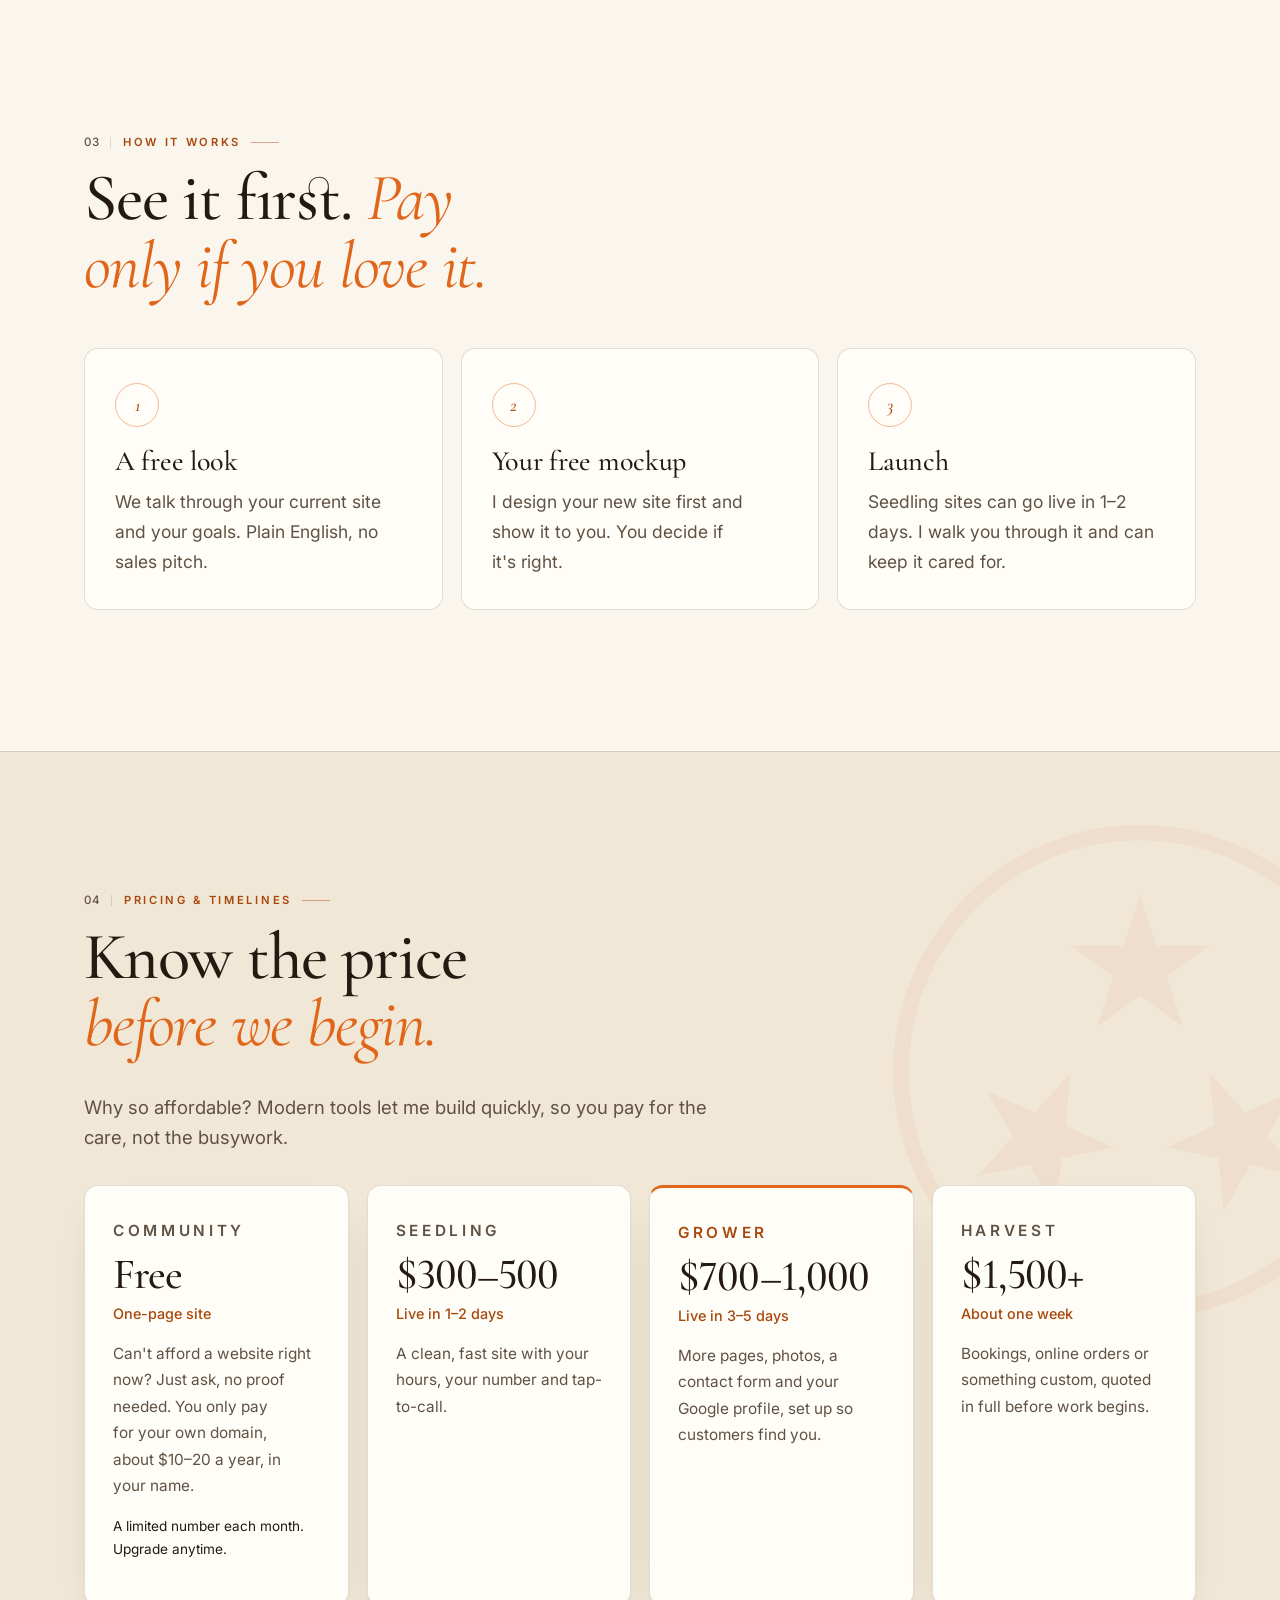
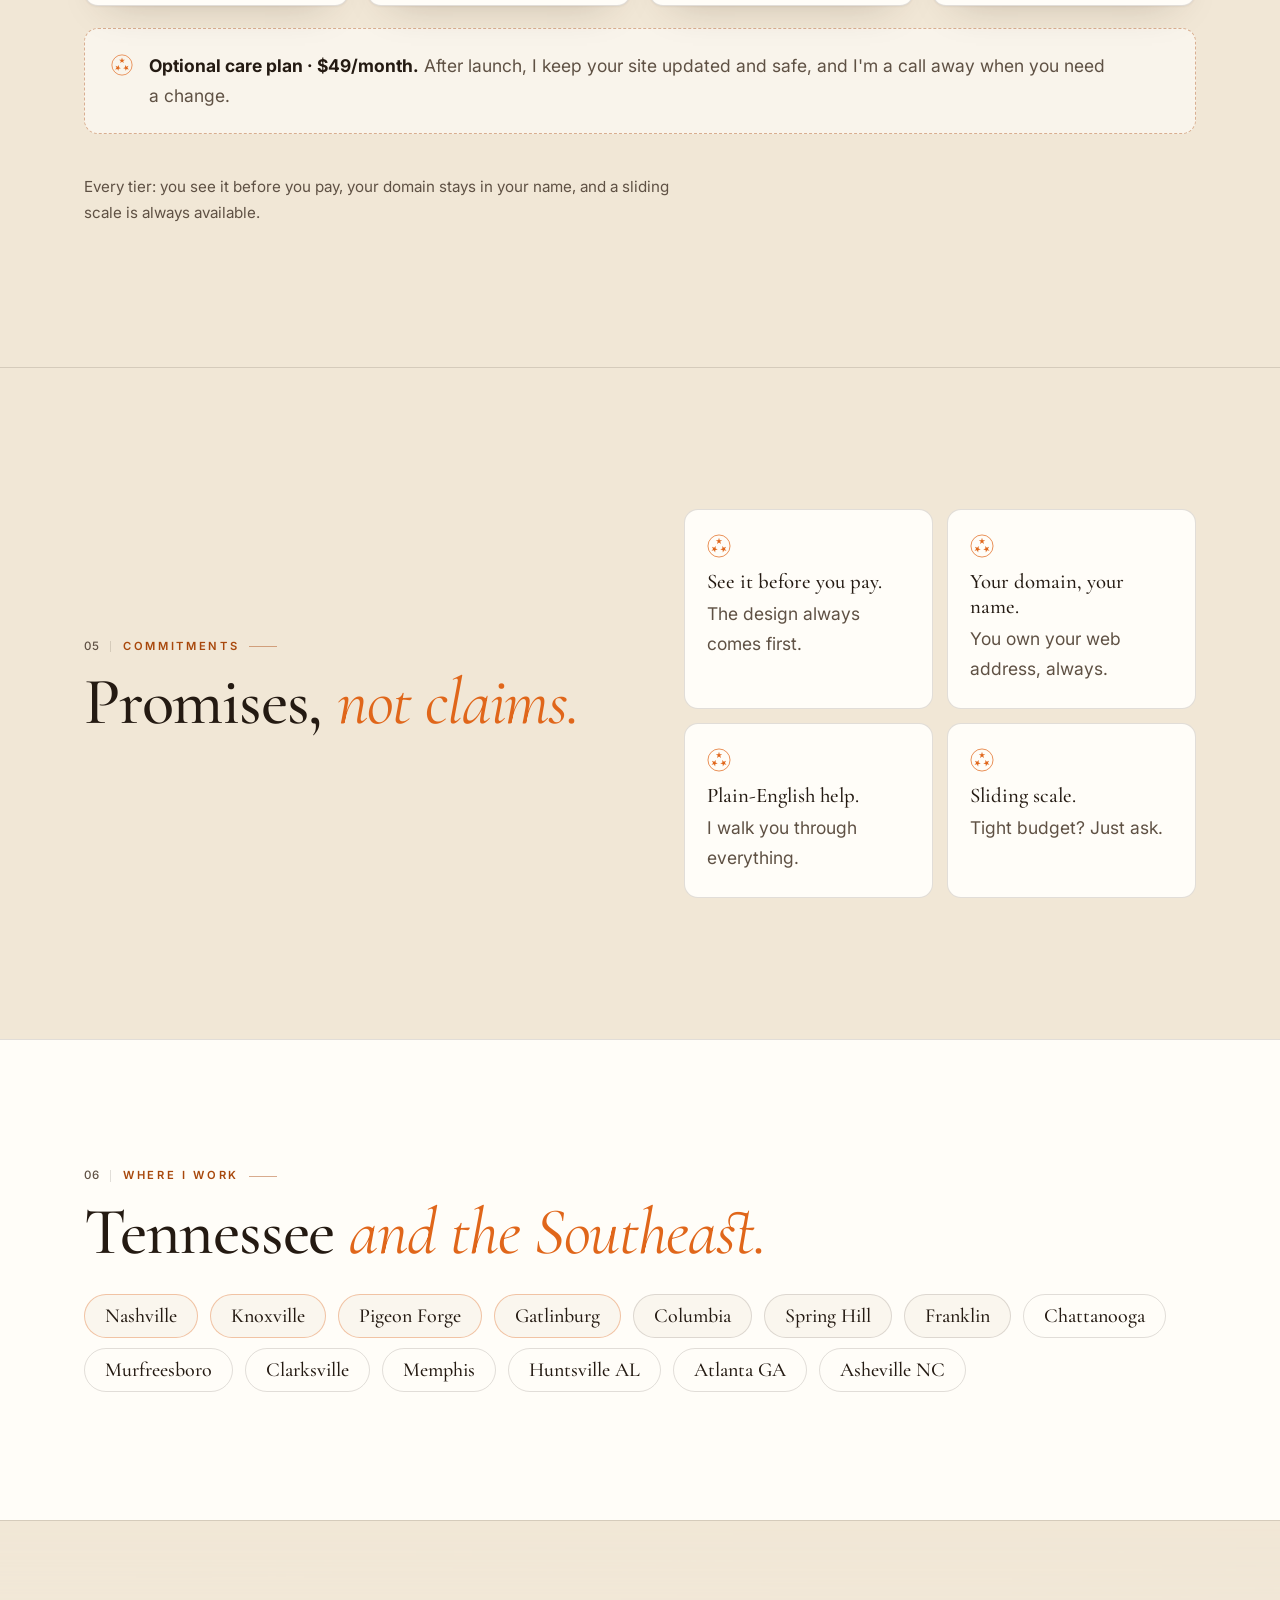
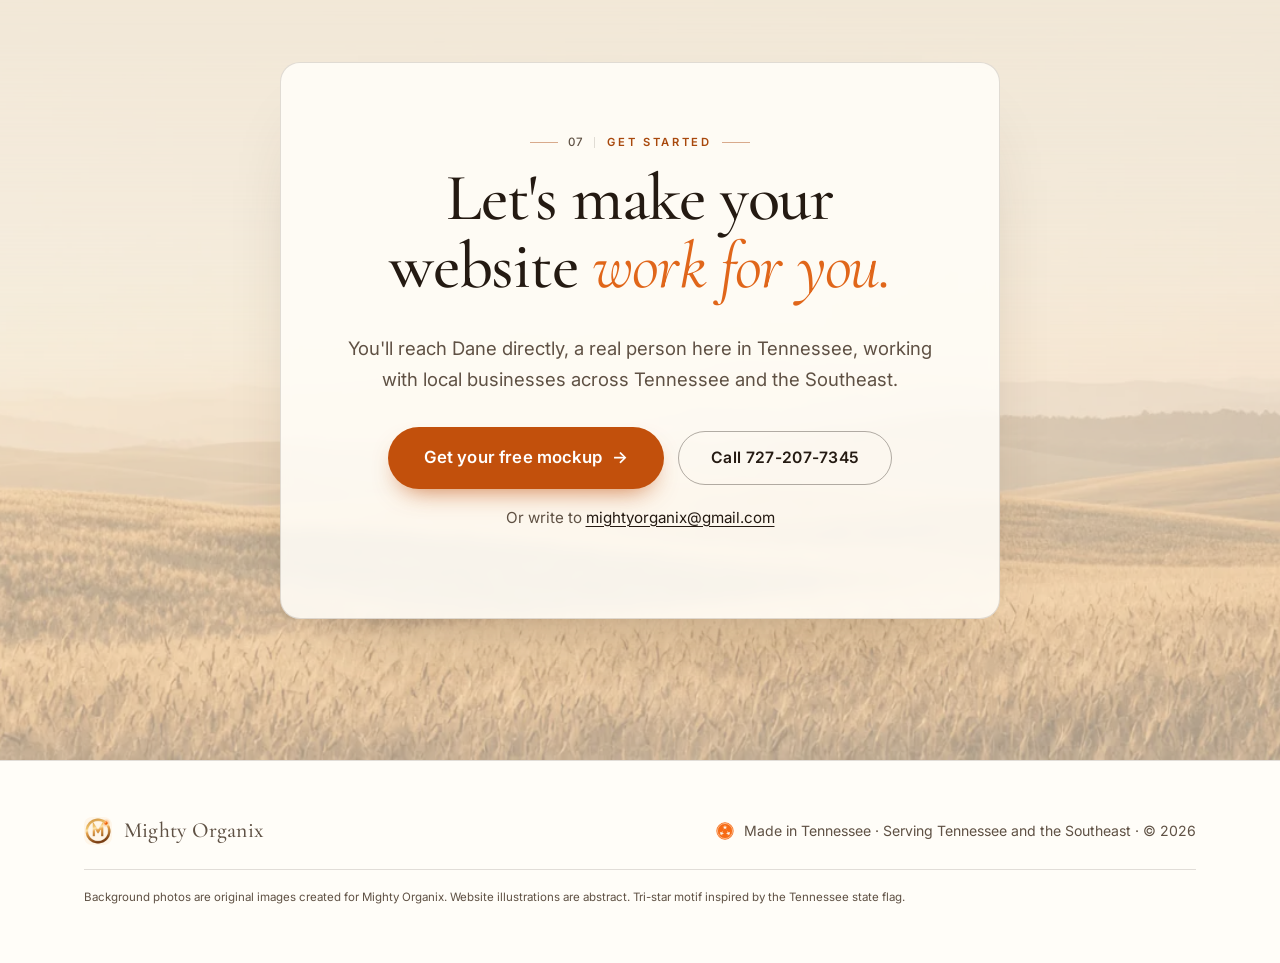
==== commit 75c3b184: "Hero: replace drawn site outline with before/after redesign visual; calm linen on right" ====
--- a/index.html
+++ b/index.html
@@ -14,7 +14,7 @@
 <link rel="manifest" href="site.webmanifest"><link rel="apple-touch-icon" href="assets/v62/img/favicon-180.png">
 <link rel="preconnect" href="https://fonts.googleapis.com"><link rel="preconnect" href="https://fonts.gstatic.com" crossorigin>
 <link href="https://fonts.googleapis.com/css2?family=Cormorant+Garamond:ital,wght@0,400;0,500;0,600;1,400;1,500&family=Inter:wght@300;400;500;600&display=swap" rel="stylesheet">
-<link rel="stylesheet" href="assets/v62/site.css?v=m1">
+<link rel="stylesheet" href="assets/v62/site.css?v=m2">
 <script>document.documentElement.classList.add('js');if(matchMedia('(prefers-reduced-motion: reduce)').matches)document.documentElement.classList.add('rm')</script>
 <script type="application/ld+json">{"@context": "https://schema.org", "@type": "ProfessionalService", "name": "Mighty Organix", "url": "https://mightyorganix.com/", "telephone": "+1-727-207-7345", "email": "mightyorganix@gmail.com", "image": "https://mightyorganix.com/assets/v62/img/og.png", "logo": "https://mightyorganix.com/assets/v62/img/favicon-180.png", "description": "Website design and redesigns, website care, and sign and graphic design for local businesses in Nashville, Knoxville, Pigeon Forge, Gatlinburg, Columbia, Spring Hill and Franklin, Tennessee, plus Chattanooga, Murfreesboro, Clarksville, Memphis, Huntsville AL, Atlanta GA and Asheville NC.", "areaServed": [{"@type": "City", "name": "Nashville, TN"}, {"@type": "City", "name": "Knoxville, TN"}, {"@type": "City", "name": "Pigeon Forge, TN"}, {"@type": "City", "name": "Gatlinburg, TN"}, {"@type": "City", "name": "Columbia, TN"}, {"@type": "City", "name": "Spring Hill, TN"}, {"@type": "City", "name": "Franklin, TN"}, {"@type": "City", "name": "Chattanooga, TN"}, {"@type": "City", "name": "Murfreesboro, TN"}, {"@type": "City", "name": "Clarksville, TN"}, {"@type": "City", "name": "Memphis, TN"}, {"@type": "City", "name": "Huntsville, AL"}, {"@type": "City", "name": "Atlanta, GA"}, {"@type": "City", "name": "Asheville, NC"}, {"@type": "State", "name": "Tennessee"}], "priceRange": "$$"}</script>
 
@@ -51,14 +51,7 @@
       <p class="quiet fade d3">Or email <a href="mailto:mightyorganix@gmail.com?subject=Free%20mockup%20request">mightyorganix@gmail.com</a></p>
     </div>
     <figure class="hero-art fade d2">
-      <div class="browser" role="img" aria-label="Illustration of a clean, modern website">
-        <div class="bar"><i></i><i></i><i></i><span class="url">Your new site</span></div>
-        <div class="screen wf-hero" aria-hidden="true">
-          <div class="wf-nav"><i class="wf-logo"></i><span></span><span></span><span></span><b></b></div>
-          <div class="wf-main"><div><i class="wf-k"></i><i class="wf-h"></i><i class="wf-h s"></i><i class="wf-p"></i><i class="wf-p s"></i><div class="wf-btns"><b></b><span></span></div></div><div class="wf-img"></div></div>
-          <div class="wf-cards"><i></i><i></i><i></i></div>
-        </div>
-      </div>
+      <div class="hero-photo"><img src="assets/v62/img/redesign.webp" width="1024" height="768" alt="Illustration of a website redesign: a cluttered, dull page dissolving into a clean, modern layout with an orange button" fetchpriority="high"></div>
       <aside class="promise-card">
         <svg aria-hidden="true"><use href="#tri"/></svg>
         <div><p class="pc-k">Free mockup</p><p class="pc-h">See your new site before you pay.</p><p class="pc-s">You pay only if you love it.</p></div>
@@ -204,6 +197,6 @@
   </div>
 </footer>
 <div class="mbar"><a href="tel:+17272077345">Call</a><a href="mailto:mightyorganix@gmail.com?subject=Free%20mockup%20request">Free mockup</a></div>
-<script src="assets/v62/site.js?v=m1" defer></script>
+<script src="assets/v62/site.js?v=m2" defer></script>
 </body>
 </html>
--- a/assets/v62/site.css
+++ b/assets/v62/site.css
@@ -357,3 +357,7 @@
 @media(max-width:899px){.ba{grid-template-columns:1fr}.ba-arrow{transform:rotate(90deg);justify-self:center}.feat{grid-template-columns:1fr 1fr}}
 @media(max-width:600px){.feat{grid-template-columns:1fr}.wf-main{grid-template-columns:1fr}.wf-img{display:none}.wf-hero{min-height:0}}
 .sec-head.center h2{max-width:22ch}
+/* mission2: hero redesign visual */
+.hero-photo{border-radius:20px;overflow:hidden;border:1px solid rgba(60,40,20,.1);box-shadow:0 40px 90px -50px rgba(60,40,20,.5);background:#f6eedf}
+.hero-photo img{display:block;width:100%;height:auto;aspect-ratio:4/3;object-fit:cover}
+@media(min-width:701px){.hero-bg::after{content:"";position:absolute;inset:0;background:linear-gradient(90deg,rgba(250,246,238,0) 30%,rgba(250,246,238,.92) 62%);pointer-events:none;z-index:1}}
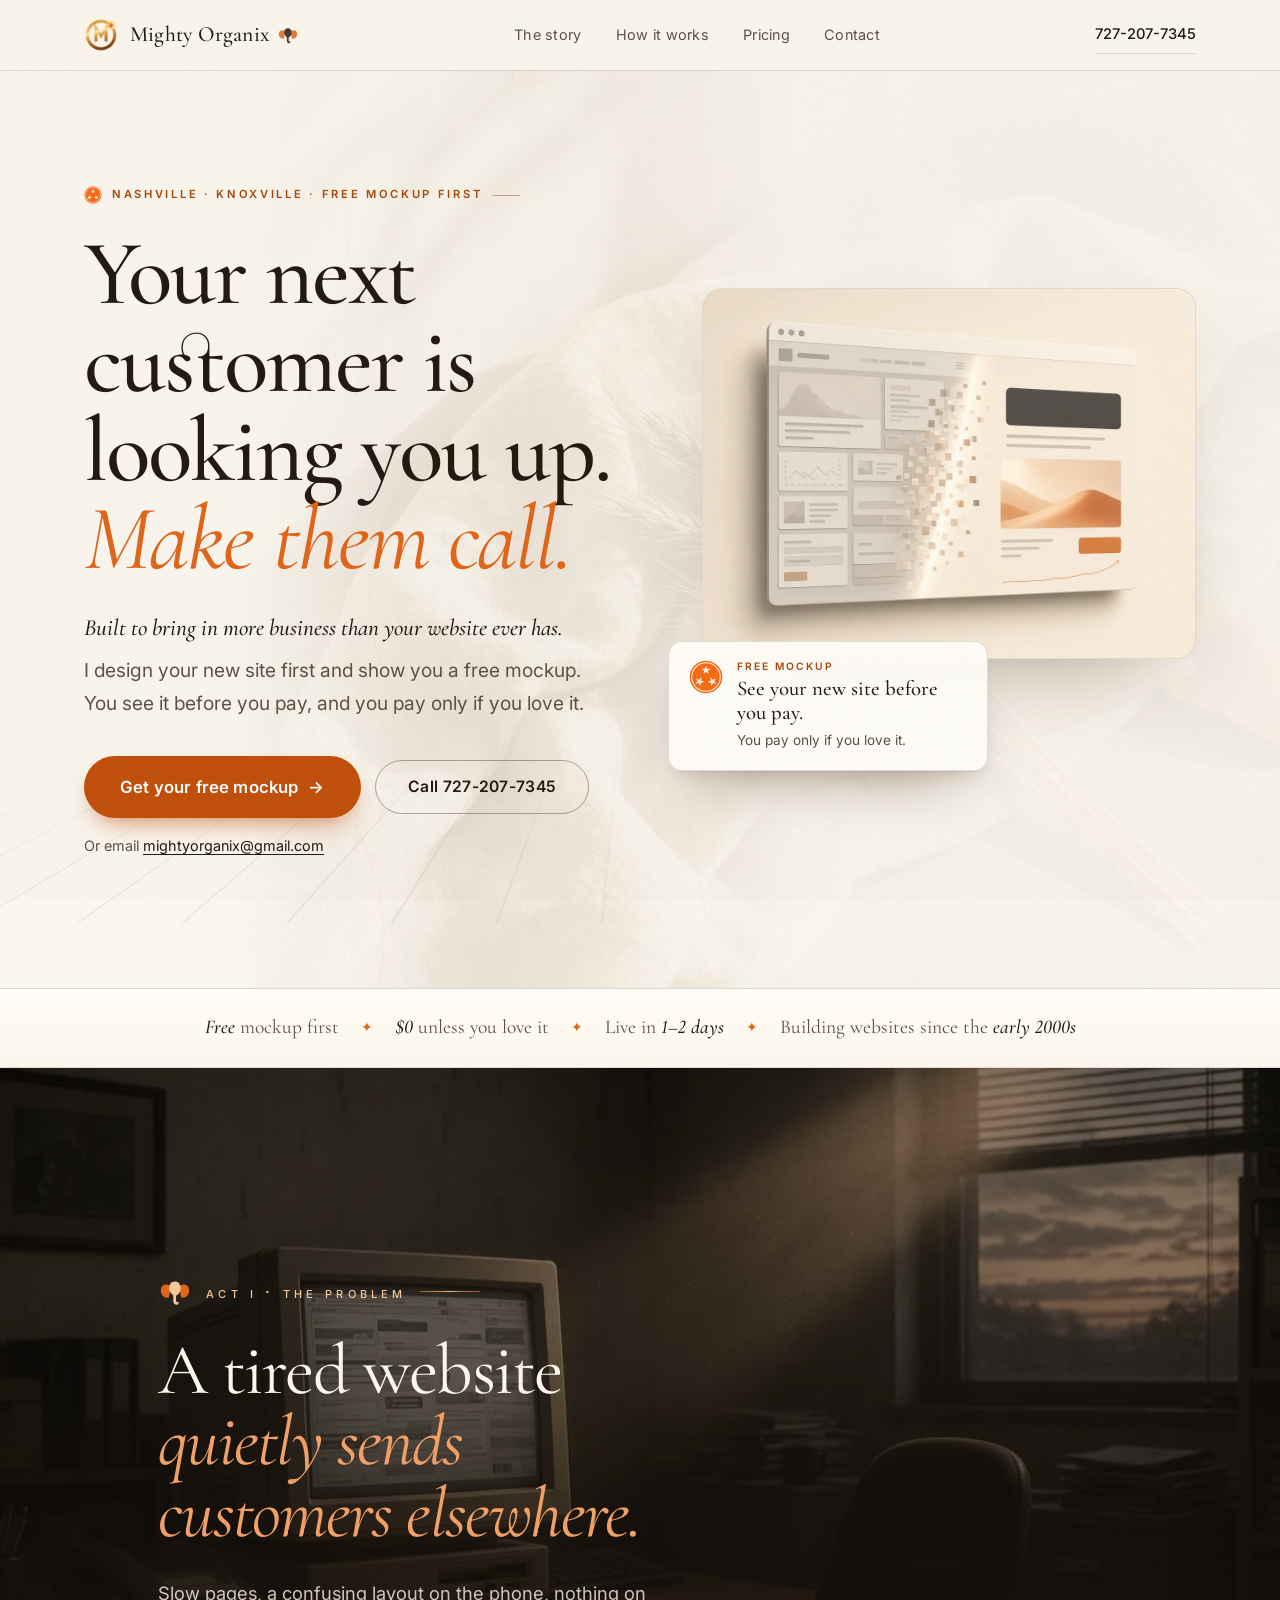
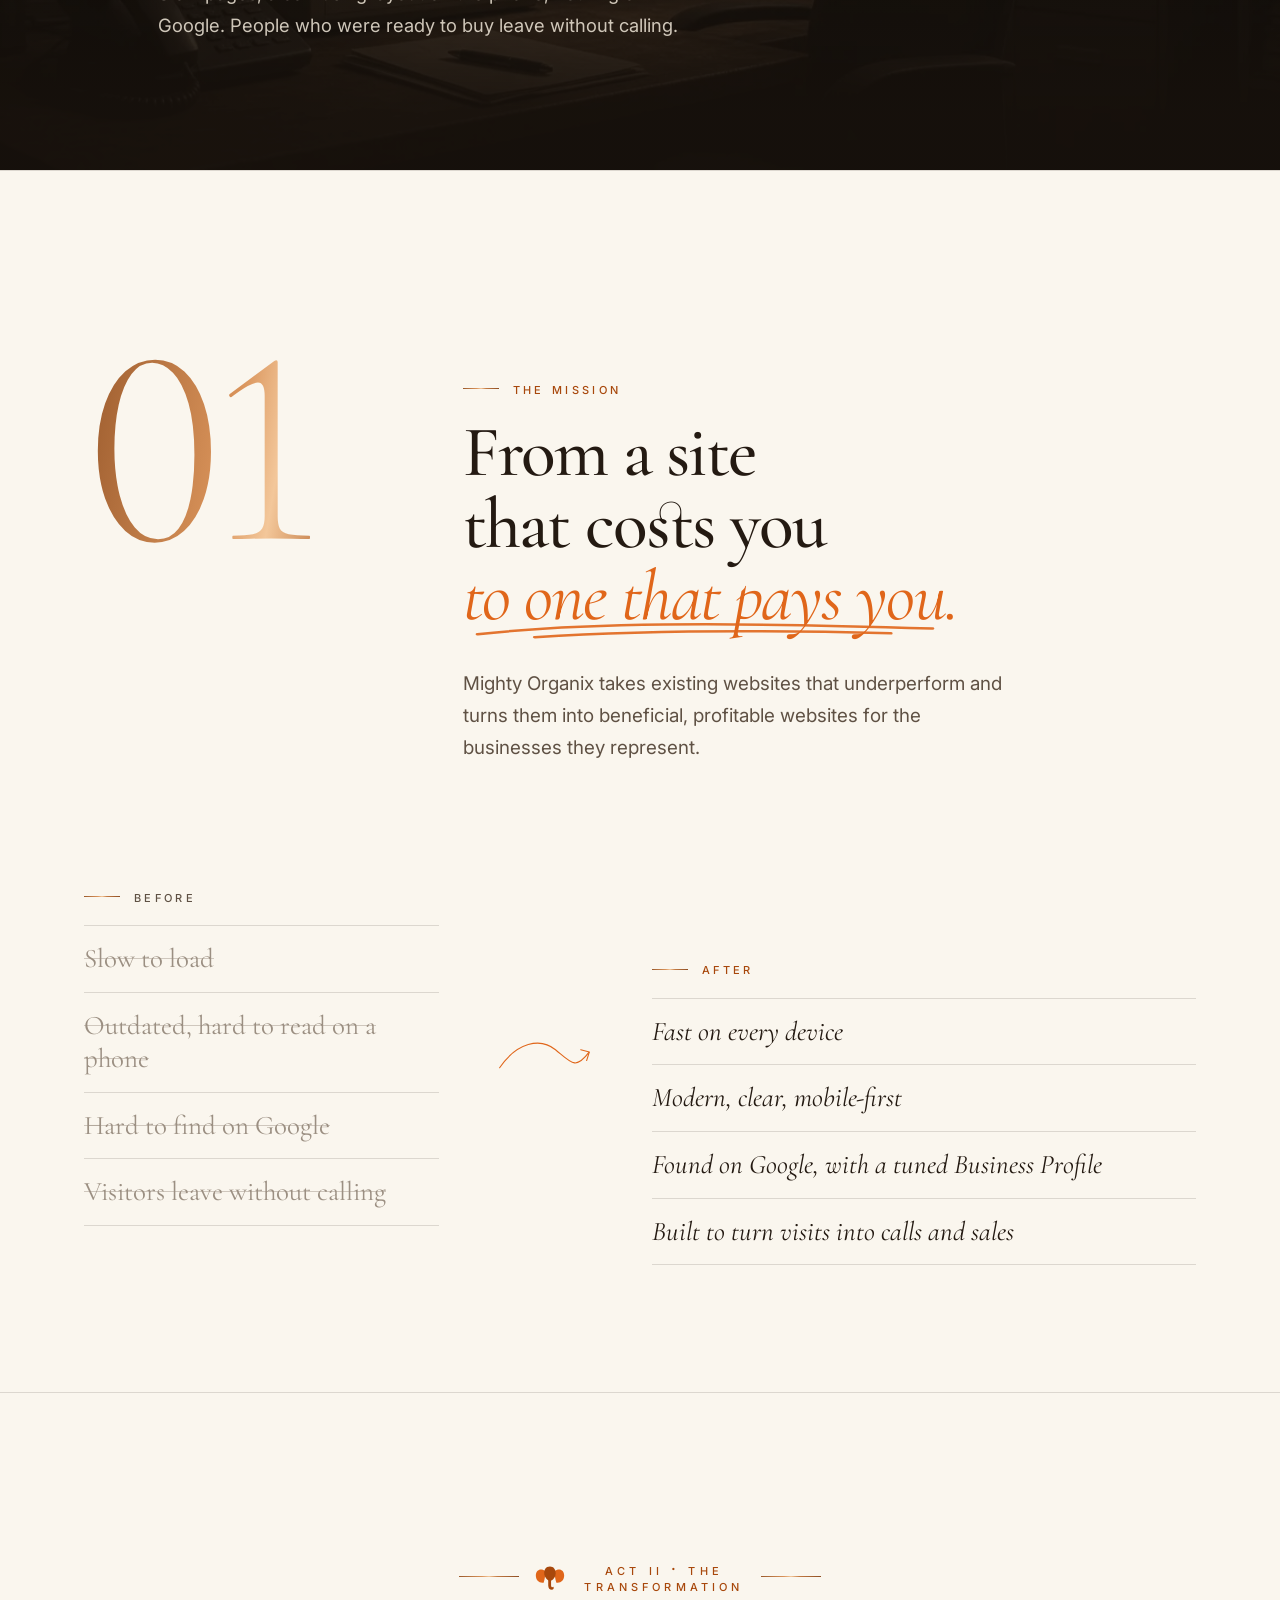
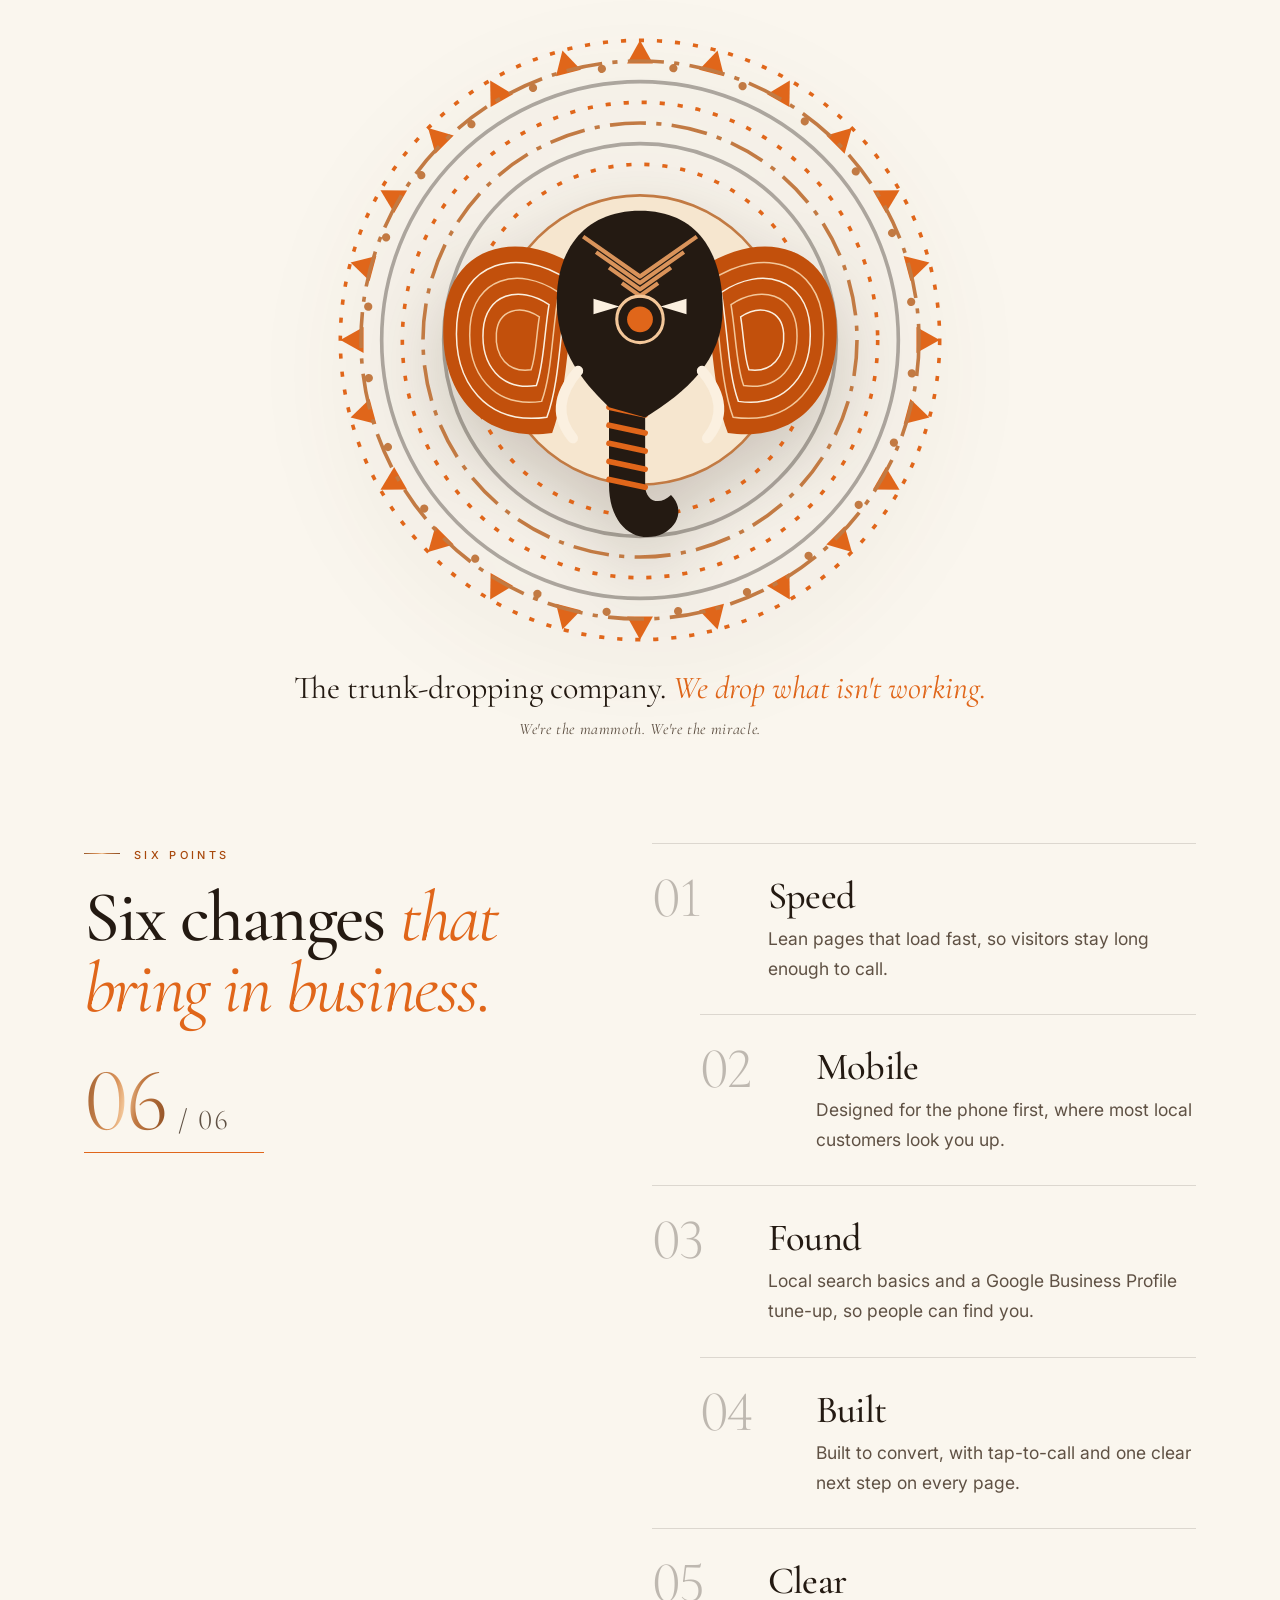
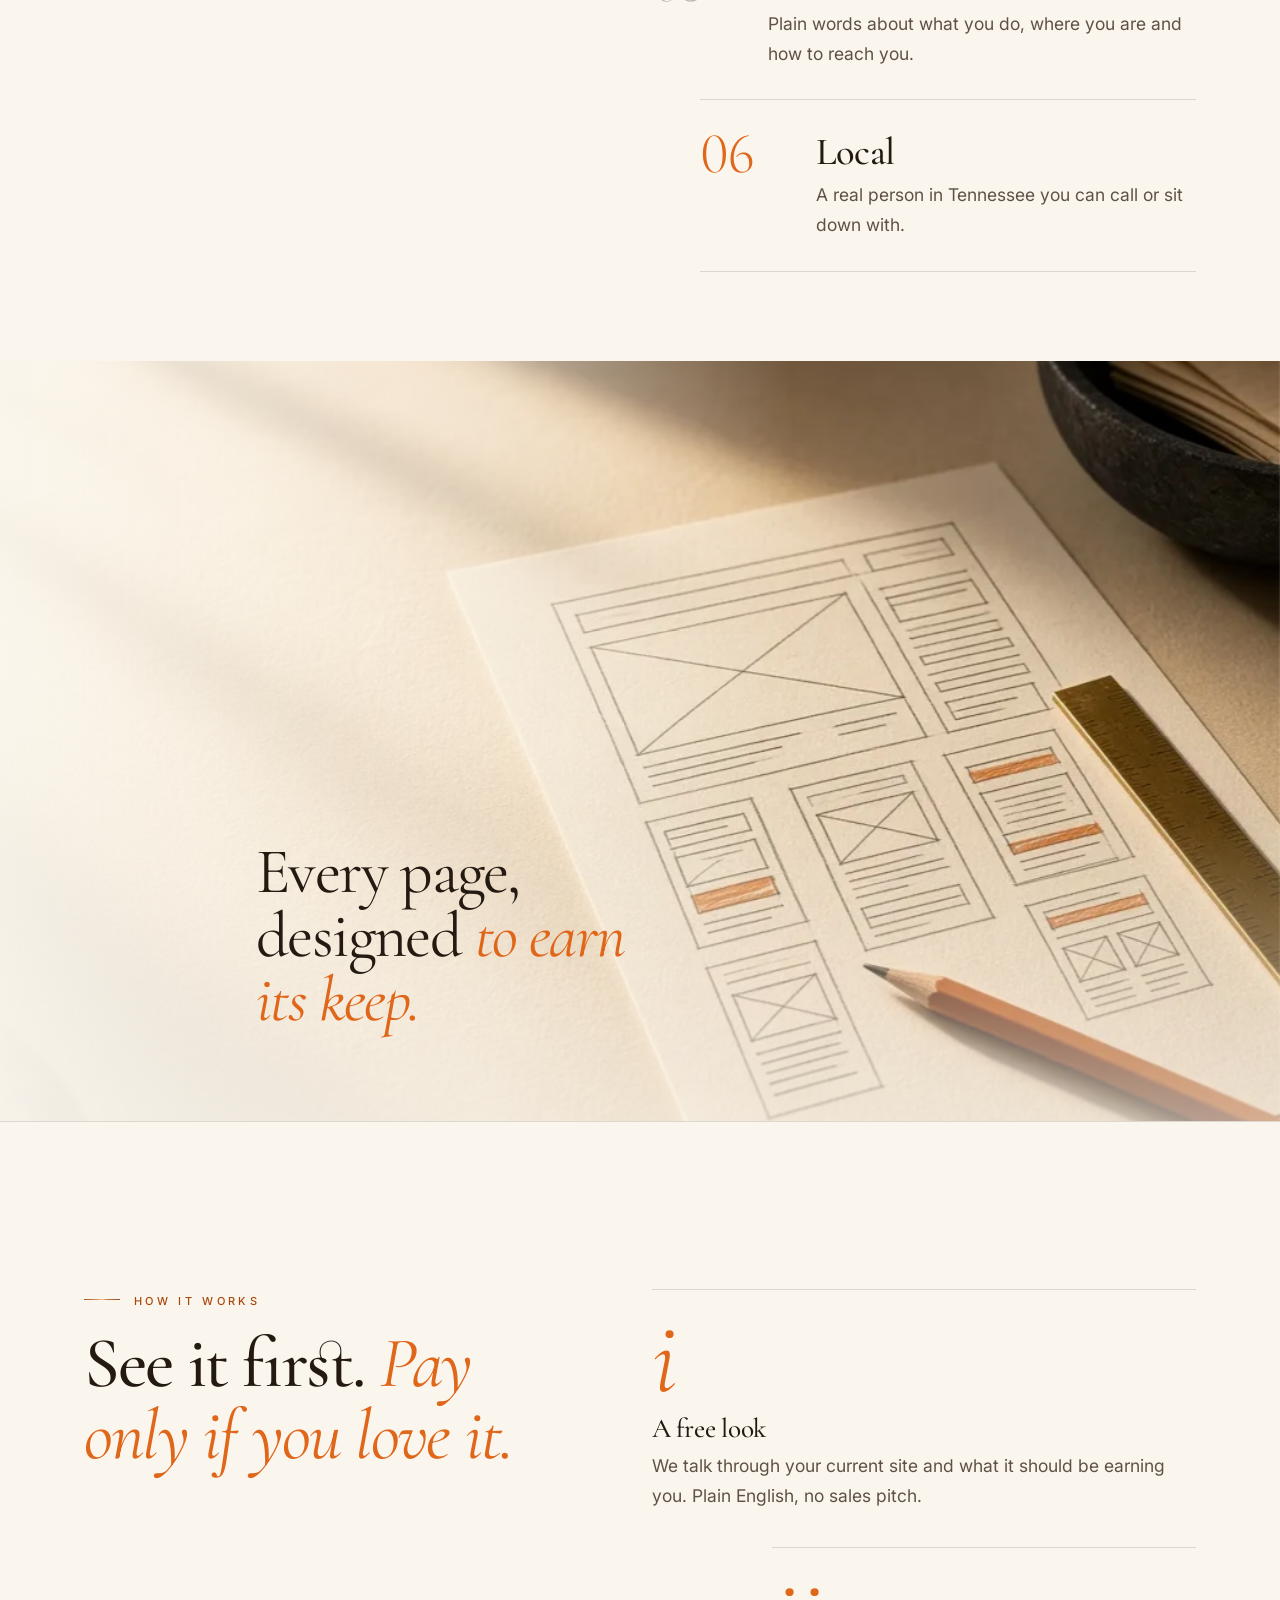
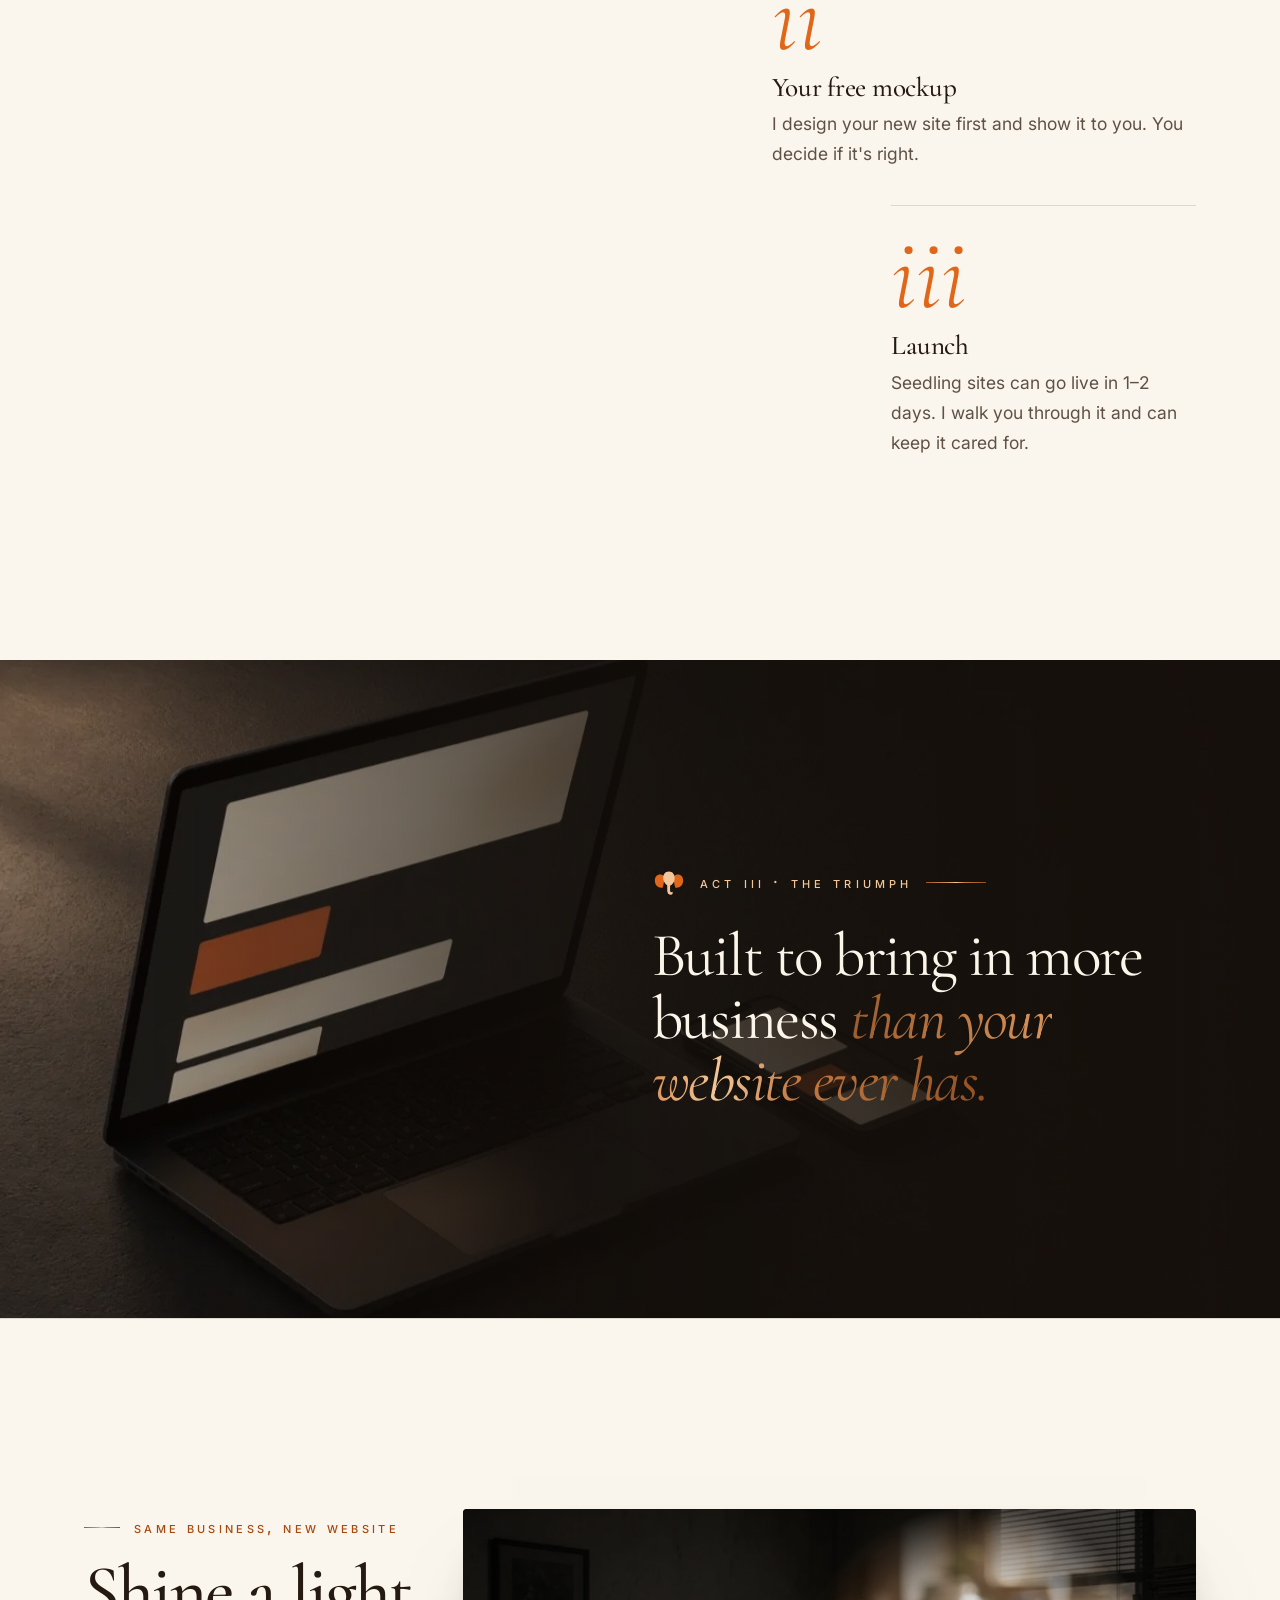
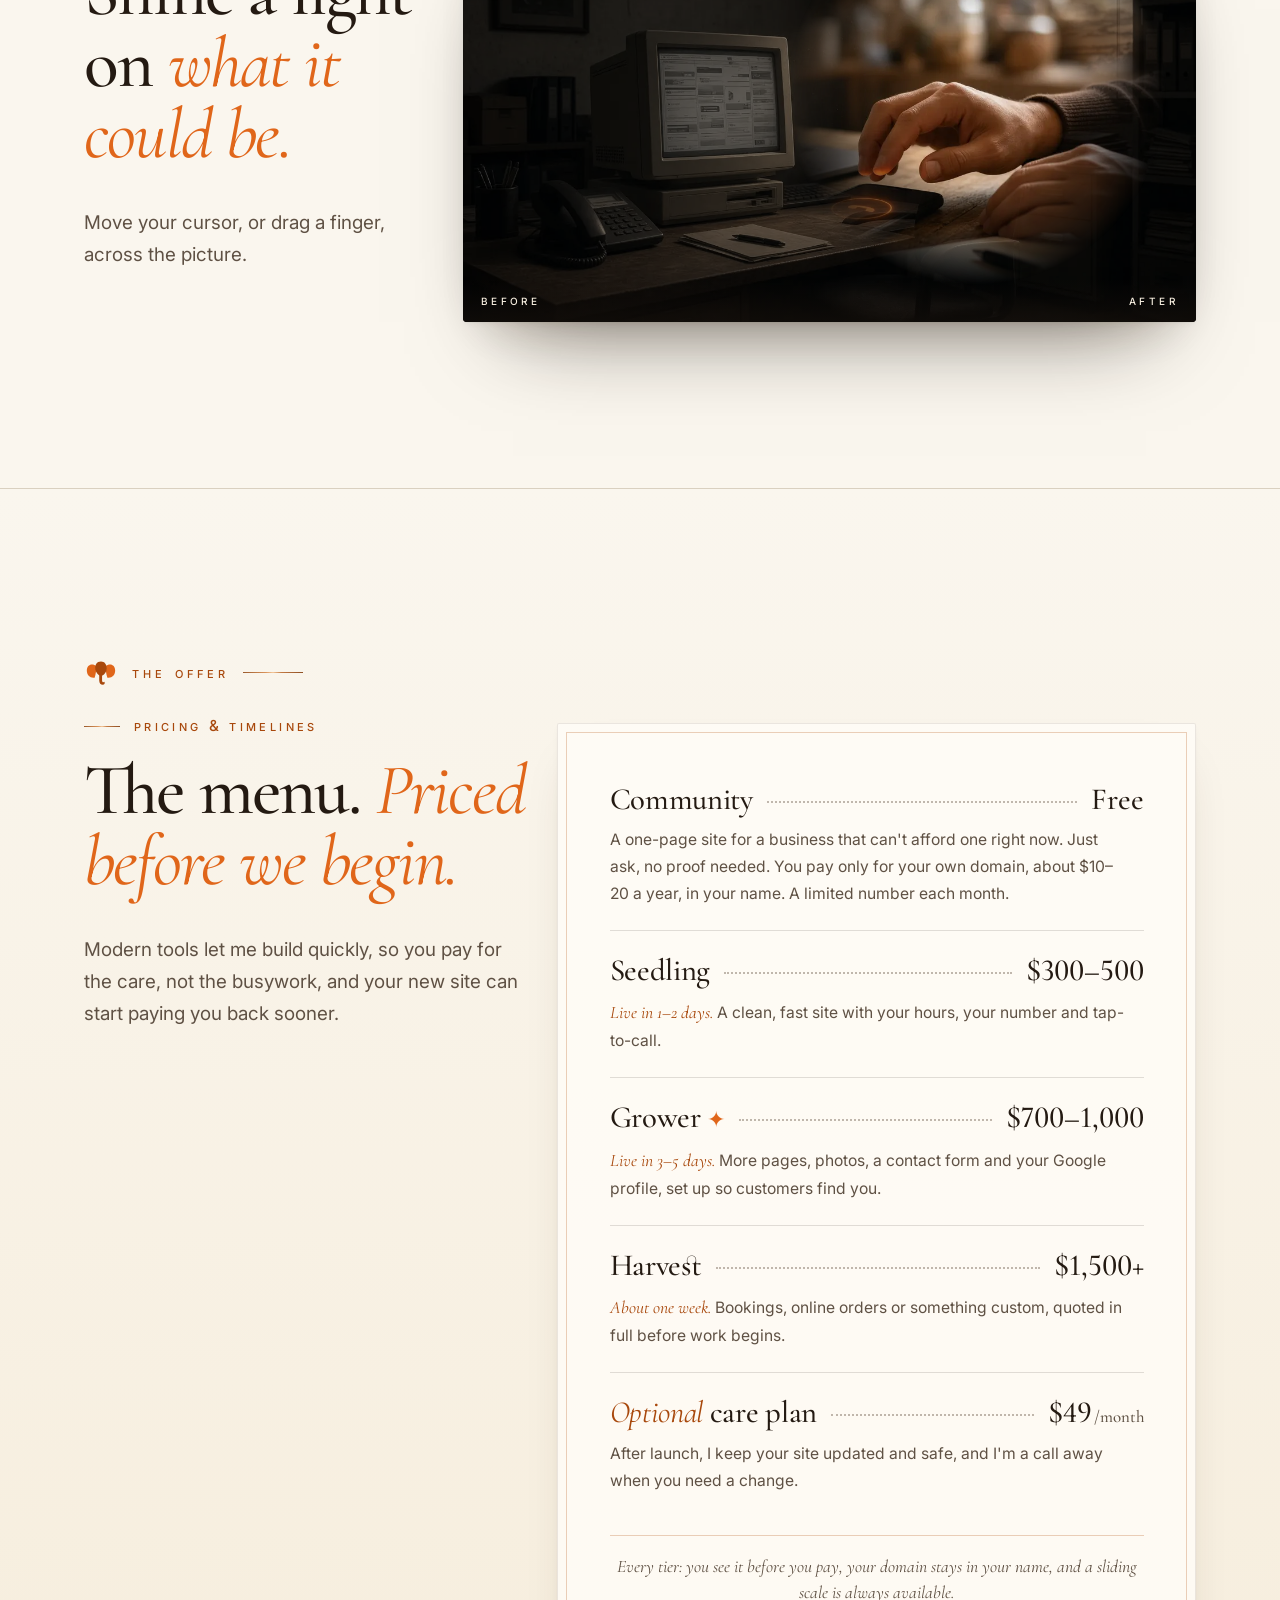
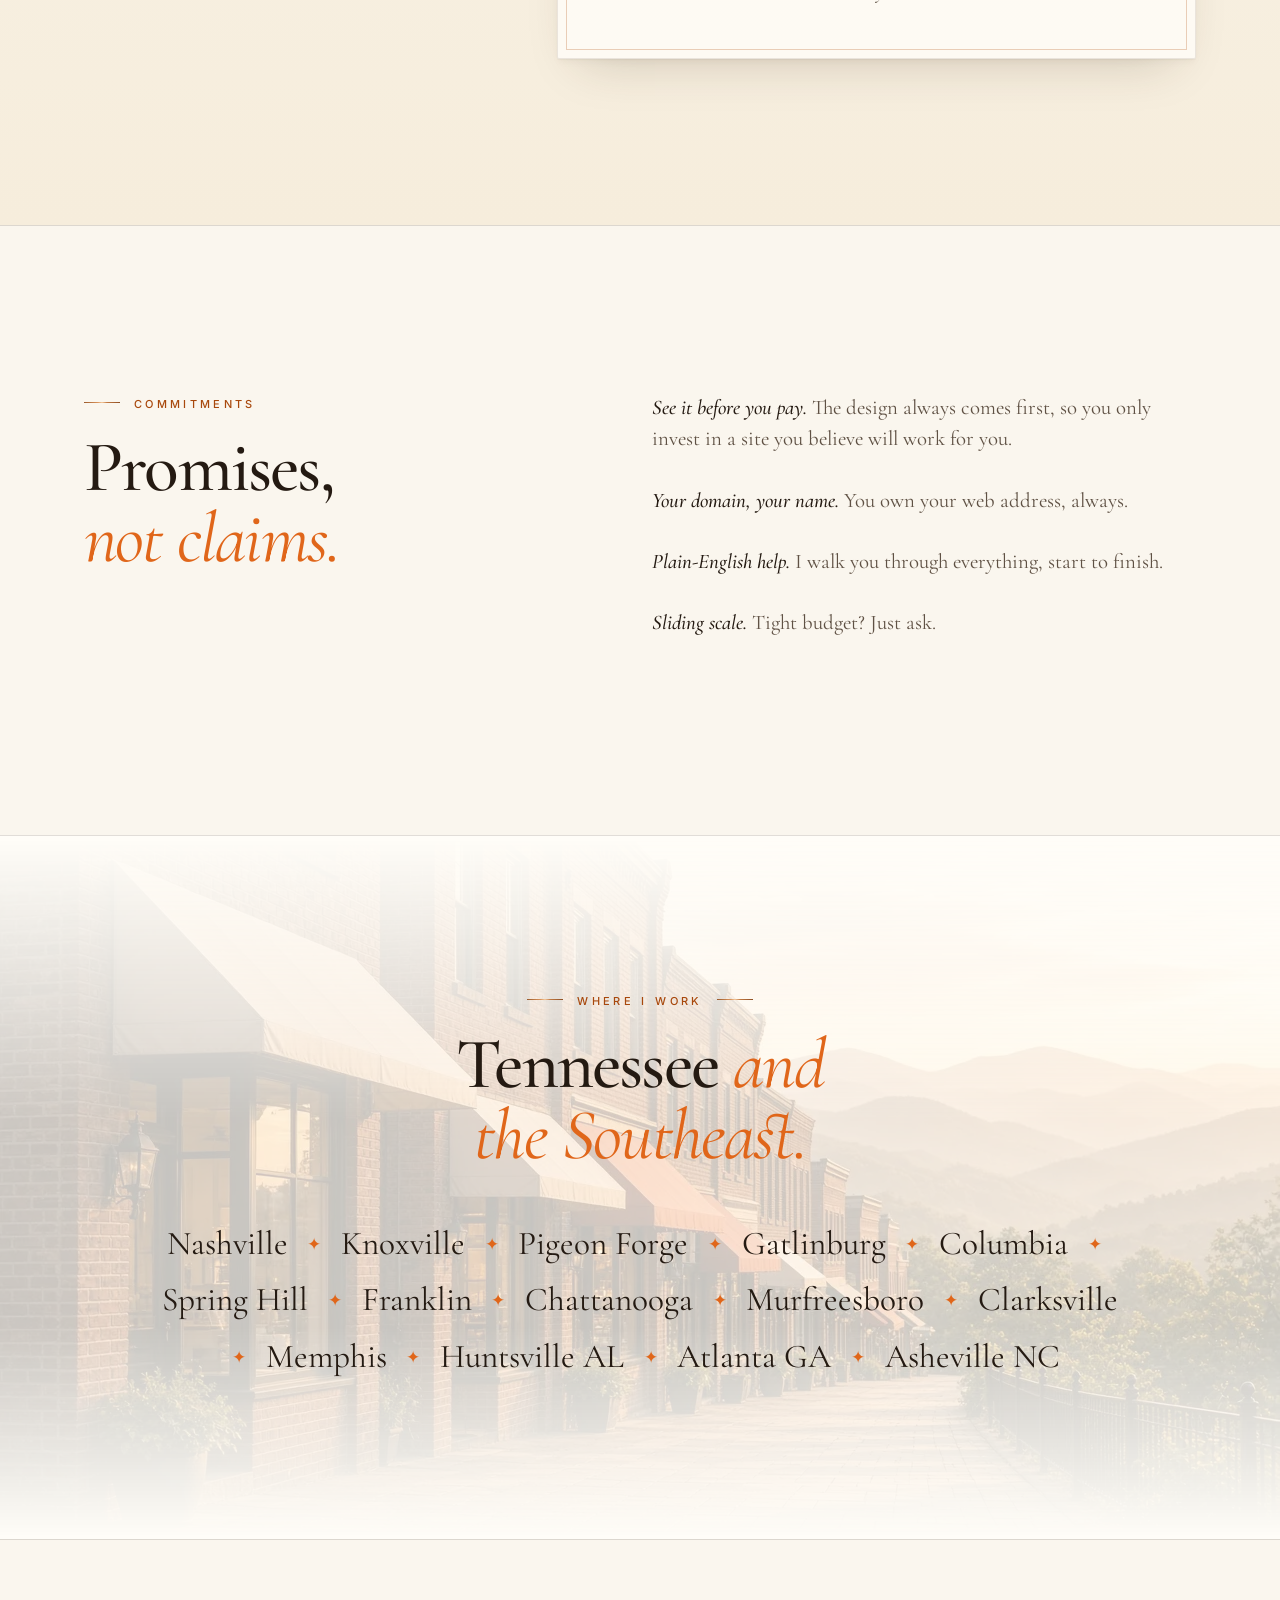
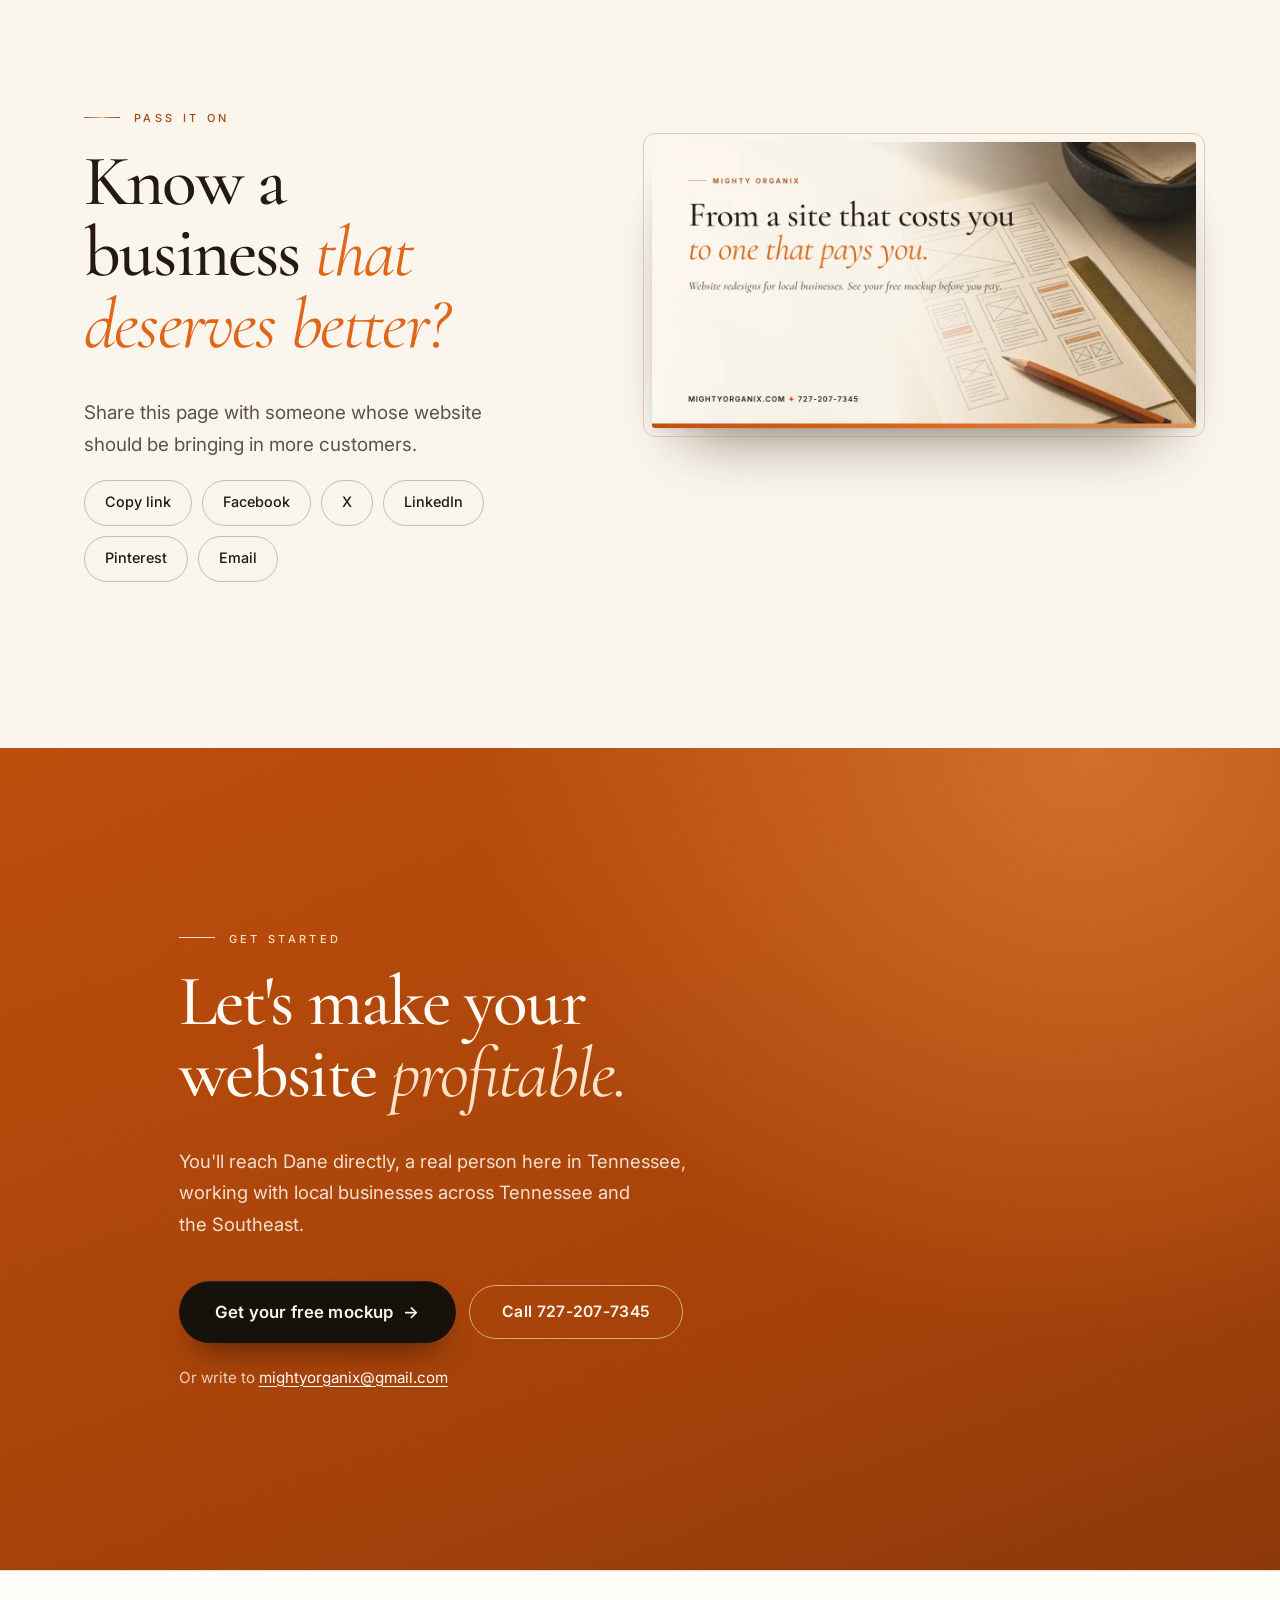
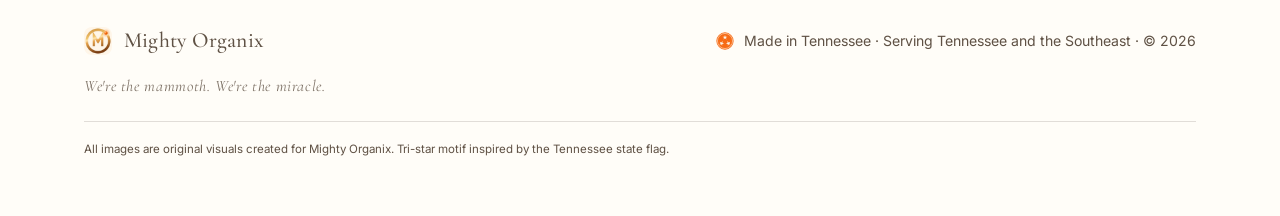
==== commit 1ddff6b2: "Crafted editorial redesign: film-act structure, tribal trunk-drop elephant, six points, spotlight, m" ====
--- a/index.html
+++ b/index.html
@@ -7,7 +7,7 @@
 <meta name="description" content="Fast, phone-friendly website design and redesigns for local businesses in Nashville and Knoxville, TN, plus Pigeon Forge, Gatlinburg, Columbia, Spring Hill, Franklin, Chattanooga, Murfreesboro, Clarksville, Memphis, Huntsville AL, Atlanta GA and Asheville NC. See your new design before you pay. Call 727-207-7345.">
 <meta name="keywords" content="website design Nashville, website design Knoxville, web design Pigeon Forge, web design Gatlinburg, website design Columbia TN, website design Spring Hill TN, website design Franklin TN, website design Chattanooga, website design Murfreesboro, website design Clarksville TN, website design Memphis, web design Huntsville AL, web design Atlanta GA, web design Asheville NC, small business websites Tennessee">
 <link rel="canonical" href="https://mightyorganix.com/"><meta name="color-scheme" content="light">
-<meta property="og:type" content="website"><meta property="og:site_name" content="Mighty Organix"><meta property="og:url" content="https://mightyorganix.com/"><meta property="og:title" content="Mighty Organix · Website design for Nashville, Knoxville &amp; Tennessee"><meta property="og:description" content="Fast, phone-friendly websites for local businesses. See it before you pay."><meta property="og:image" content="https://mightyorganix.com/assets/v62/img/og.png"><meta property="og:image:width" content="1200"><meta property="og:image:height" content="630"><meta name="twitter:card" content="summary_large_image"><meta name="twitter:title" content="Mighty Organix · Website design for Nashville, Knoxville &amp; Tennessee"><meta name="twitter:description" content="Fast, phone-friendly websites for local businesses. See it before you pay."><meta name="twitter:image" content="https://mightyorganix.com/assets/v62/img/og.png">
+<meta property="og:type" content="website"><meta property="og:site_name" content="Mighty Organix"><meta property="og:url" content="https://mightyorganix.com/"><meta property="og:title" content="Mighty Organix · Website design for Nashville, Knoxville &amp; Tennessee"><meta property="og:description" content="Fast, phone-friendly websites for local businesses. See it before you pay."><meta property="og:image" content="https://mightyorganix.com/assets/v70/img/share.jpg"><meta property="og:image:width" content="1200"><meta property="og:image:height" content="630"><meta name="twitter:card" content="summary_large_image"><meta name="twitter:title" content="Mighty Organix · Website design for Nashville, Knoxville &amp; Tennessee"><meta name="twitter:description" content="Fast, phone-friendly websites for local businesses. See it before you pay."><meta name="twitter:image" content="https://mightyorganix.com/assets/v70/img/share.jpg">
 <meta name="theme-color" content="#faf6ee">
 <link rel="icon" href="assets/v62/img/favicon.svg" type="image/svg+xml">
 <link rel="icon" href="assets/v62/img/favicon-32.png" sizes="32x32">
@@ -15,18 +15,20 @@
 <link rel="preconnect" href="https://fonts.googleapis.com"><link rel="preconnect" href="https://fonts.gstatic.com" crossorigin>
 <link href="https://fonts.googleapis.com/css2?family=Cormorant+Garamond:ital,wght@0,400;0,500;0,600;1,400;1,500&family=Inter:wght@300;400;500;600&display=swap" rel="stylesheet">
 <link rel="stylesheet" href="assets/v62/site.css?v=m2">
-<script>document.documentElement.classList.add('js');if(matchMedia('(prefers-reduced-motion: reduce)').matches)document.documentElement.classList.add('rm')</script>
-<script type="application/ld+json">{"@context": "https://schema.org", "@type": "ProfessionalService", "name": "Mighty Organix", "url": "https://mightyorganix.com/", "telephone": "+1-727-207-7345", "email": "mightyorganix@gmail.com", "image": "https://mightyorganix.com/assets/v62/img/og.png", "logo": "https://mightyorganix.com/assets/v62/img/favicon-180.png", "description": "Website design and redesigns, website care, and sign and graphic design for local businesses in Nashville, Knoxville, Pigeon Forge, Gatlinburg, Columbia, Spring Hill and Franklin, Tennessee, plus Chattanooga, Murfreesboro, Clarksville, Memphis, Huntsville AL, Atlanta GA and Asheville NC.", "areaServed": [{"@type": "City", "name": "Nashville, TN"}, {"@type": "City", "name": "Knoxville, TN"}, {"@type": "City", "name": "Pigeon Forge, TN"}, {"@type": "City", "name": "Gatlinburg, TN"}, {"@type": "City", "name": "Columbia, TN"}, {"@type": "City", "name": "Spring Hill, TN"}, {"@type": "City", "name": "Franklin, TN"}, {"@type": "City", "name": "Chattanooga, TN"}, {"@type": "City", "name": "Murfreesboro, TN"}, {"@type": "City", "name": "Clarksville, TN"}, {"@type": "City", "name": "Memphis, TN"}, {"@type": "City", "name": "Huntsville, AL"}, {"@type": "City", "name": "Atlanta, GA"}, {"@type": "City", "name": "Asheville, NC"}, {"@type": "State", "name": "Tennessee"}], "priceRange": "$$"}</script>
+<link rel="stylesheet" href="assets/v70/crafted.css?v=c1">
+<script>document.documentElement.classList.add('js');try{if(sessionStorage.getItem('mo-seen'))document.documentElement.classList.add('seen');sessionStorage.setItem('mo-seen','1')}catch(e){}if(matchMedia('(prefers-reduced-motion: reduce)').matches)document.documentElement.classList.add('rm')</script>
+<script type="application/ld+json">{"@context": "https://schema.org", "@type": "ProfessionalService", "name": "Mighty Organix", "url": "https://mightyorganix.com/", "telephone": "+1-727-207-7345", "email": "mightyorganix@gmail.com", "image": "https://mightyorganix.com/assets/v70/img/share.jpg", "logo": "https://mightyorganix.com/assets/v62/img/favicon-180.png", "description": "Website design and redesigns, website care, and sign and graphic design for local businesses in Nashville, Knoxville, Pigeon Forge, Gatlinburg, Columbia, Spring Hill and Franklin, Tennessee, plus Chattanooga, Murfreesboro, Clarksville, Memphis, Huntsville AL, Atlanta GA and Asheville NC.", "areaServed": [{"@type": "City", "name": "Nashville, TN"}, {"@type": "City", "name": "Knoxville, TN"}, {"@type": "City", "name": "Pigeon Forge, TN"}, {"@type": "City", "name": "Gatlinburg, TN"}, {"@type": "City", "name": "Columbia, TN"}, {"@type": "City", "name": "Spring Hill, TN"}, {"@type": "City", "name": "Franklin, TN"}, {"@type": "City", "name": "Chattanooga, TN"}, {"@type": "City", "name": "Murfreesboro, TN"}, {"@type": "City", "name": "Clarksville, TN"}, {"@type": "City", "name": "Memphis, TN"}, {"@type": "City", "name": "Huntsville, AL"}, {"@type": "City", "name": "Atlanta, GA"}, {"@type": "City", "name": "Asheville, NC"}, {"@type": "State", "name": "Tennessee"}], "priceRange": "$$"}</script>
 
 </head>
 <body>
+<div class="loader" aria-hidden="true"><svg class="tk" viewBox="0 0 48 48" aria-hidden="true"><path class="tk-e" d="M18 16C11 11 4 14 4 22c0 7 5 11 11 10 2-5 2-11 3-16zM30 16c7-5 14-2 14 6 0 7-5 11-11 10-2-5-2-11-3-16z"/><path class="tk-h" d="M24 9c-6 0-9 5-8 11 1 5 4 8 6 9h4c3-2 6-5 6-10 0-6-3-10-8-10z"/><path class="tk-t" d="M21.5 26v10c0 4 2 6 5 6 2.4 0 3.6-2.2 2.2-4.2-1 1.2-3.2 1-3.2-1.8V26z"/></svg><span>Mighty Organix</span><i></i></div>
 <svg width="0" height="0" style="position:absolute" aria-hidden="true"><symbol id="tri" viewBox="0 0 100 100"><circle cx="50" cy="50" r="48" fill="var(--tri-bg,#f76b15)"/><circle cx="50" cy="50" r="42" fill="none" stroke="var(--tri-fg,#fbf5ea)" stroke-width="3"/><path d="M50.0,16.0L53.1,25.7L63.3,25.7L55.1,31.7L58.2,41.3L50.0,35.3L41.8,41.3L44.9,31.7L36.7,25.7L46.9,25.7ZM81.2,70.0L71.2,67.9L66.1,76.7L65.1,66.6L55.1,64.5L64.4,60.3L63.4,50.2L70.2,57.8L79.5,53.6L74.4,62.4ZM18.8,70.0L25.6,62.4L20.5,53.6L29.8,57.8L36.6,50.2L35.6,60.3L44.9,64.5L34.9,66.6L33.9,76.7L28.8,67.9Z" fill="var(--tri-fg,#fbf5ea)"/></symbol><symbol id="tri-line" viewBox="0 0 100 100"><circle cx="50" cy="50" r="46" fill="none" stroke="currentColor" stroke-width="3"/><path d="M50.0,16.0L53.1,25.7L63.3,25.7L55.1,31.7L58.2,41.3L50.0,35.3L41.8,41.3L44.9,31.7L36.7,25.7L46.9,25.7ZM81.2,70.0L71.2,67.9L66.1,76.7L65.1,66.6L55.1,64.5L64.4,60.3L63.4,50.2L70.2,57.8L79.5,53.6L74.4,62.4ZM18.8,70.0L25.6,62.4L20.5,53.6L29.8,57.8L36.6,50.2L35.6,60.3L44.9,64.5L34.9,66.6L33.9,76.7L28.8,67.9Z" fill="currentColor"/></symbol></svg>
 <a class="skip" href="#main">Skip to content</a>
 
 <header class="top" id="hdr">
   <div class="wrap nav">
-    <a class="brand" href="#top"><img src="assets/v62/img/mono-warm-360.webp" width="34" height="34" alt=""><span>Mighty Organix</span></a>
-    <nav aria-label="Main"><a href="#transform">The transformation</a><a href="#how">How it works</a><a href="#pricing">Pricing</a><a href="#contact">Contact</a></nav>
+    <a class="brand" href="#top"><img src="assets/v62/img/mono-warm-360.webp" width="34" height="34" alt=""><span>Mighty Organix</span><svg class="tk tk-hdr" viewBox="0 0 48 48" aria-hidden="true"><path class="tk-e" d="M18 16C11 11 4 14 4 22c0 7 5 11 11 10 2-5 2-11 3-16zM30 16c7-5 14-2 14 6 0 7-5 11-11 10-2-5-2-11-3-16z"/><path class="tk-h" d="M24 9c-6 0-9 5-8 11 1 5 4 8 6 9h4c3-2 6-5 6-10 0-6-3-10-8-10z"/><path class="tk-t" d="M21.5 26v10c0 4 2 6 5 6 2.4 0 3.6-2.2 2.2-4.2-1 1.2-3.2 1-3.2-1.8V26z"/></svg></a>
+    <nav aria-label="Main"><a href="#transform">The story</a><a href="#how">How it works</a><a href="#pricing">Pricing</a><a href="#contact">Contact</a></nav>
     <a class="tel" href="tel:+17272077345">727-207-7345</a>
   </div>
 </header>
@@ -60,143 +62,209 @@
   </div>
 </section>
 
-<section class="facts" aria-label="Commitments">
-  <div class="wrap stats">
-    <div class="stat reveal"><span class="n">Free</span><span class="k">Mockup before you commit</span></div>
-    <div class="stat reveal d1"><span class="n">$0</span><span class="k">Unless you love it</span></div>
-    <div class="stat reveal d2"><span class="n">1–2 days</span><span class="k">To a live Seedling site</span></div>
-    <div class="stat reveal d3"><span class="n">Early 2000s</span><span class="k">Building websites since</span></div>
-  </div>
-</section>
-
-<section class="sec" id="transform">
-  <div class="wrap">
-    <div class="sec-head center">
-      <p class="label reveal"><span class="idx">01</span>The transformation</p>
-      <h2 class="reveal">From underperforming <em>to profitable.</em></h2>
-      <p class="lead reveal">Mighty Organix takes existing websites that underperform and turns them into beneficial, profitable websites for the businesses they represent.</p>
-    </div>
-    <div class="ba reveal d1">
-      <article class="ba-card before">
-        <p class="ba-tag">Before</p>
-        <div class="wf wf-old" aria-hidden="true"><i class="o1"></i><i class="o2"></i><i class="o3"></i><i class="o4"></i><i class="o5"></i><i class="o6"></i></div>
-        <ul><li>Slow to load</li><li>Outdated and hard to read on a phone</li><li>Hard to find on Google</li><li>Visitors leave without calling</li></ul>
-      </article>
-      <div class="ba-arrow" aria-hidden="true">→</div>
-      <article class="ba-card after">
-        <p class="ba-tag">After</p>
-        <div class="wf wf-new" aria-hidden="true"><i class="n1"></i><i class="n2"></i><i class="n3"></i><b></b><span><i></i><i></i><i></i></span></div>
-        <ul><li>Fast on every device</li><li>Modern, clear and mobile-first</li><li>Found on Google, with a tuned Business Profile</li><li>Built to turn visits into calls</li></ul>
-      </article>
-    </div>
-  </div>
-</section>
-
-<section class="sec sand" id="what">
-  <div class="wrap">
-    <div class="sec-head">
-      <p class="label reveal"><span class="idx">02</span>What changes</p>
-      <h2 class="reveal">Everything between you <em>and the next call.</em></h2>
-    </div>
-    <div class="feat">
-      <article class="reveal"><span class="fi">01</span><h3>Speed</h3><p>Lean, fast pages, so visitors don't give up before they see you.</p></article>
-      <article class="reveal d1"><span class="fi">02</span><h3>Mobile-first design</h3><p>Designed for the phone first, where most local customers look you up.</p></article>
-      <article class="reveal d2"><span class="fi">03</span><h3>Found on Google</h3><p>Local search basics plus a Google Business Profile tune-up.</p></article>
-      <article class="reveal"><span class="fi">04</span><h3>Built to convert</h3><p>Tap-to-call, clear next steps and one obvious action on every page.</p></article>
-      <article class="reveal d1"><span class="fi">05</span><h3>Clear, honest copy</h3><p>Plain words about what you do, where you are and how to reach you.</p></article>
-      <article class="reveal d2"><span class="fi">06</span><h3>Local and in person</h3><p>A real person in Tennessee you can call or sit down with.</p></article>
-    </div>
-  </div>
-</section>
-
-<section class="sec" id="how">
-  <div class="wrap">
-    <div class="sec-head">
-      <p class="label reveal"><span class="idx">03</span>How it works</p>
-      <h2 class="reveal">See it first. <em>Pay only if you love it.</em></h2>
-    </div>
-    <ol class="steps">
-      <li class="reveal"><span class="num">1</span><h3>A free look</h3><p>We talk through your current site and your goals. Plain English, no sales pitch.</p></li>
-      <li class="reveal d1"><span class="num">2</span><h3>Your free mockup</h3><p>I design your new site first and show it to you. You decide if it's right.</p></li>
-      <li class="reveal d2"><span class="num">3</span><h3>Launch</h3><p>Seedling sites can go live in 1–2 days. I walk you through it and can keep it cared for.</p></li>
+<div class="ledger" aria-label="Commitments">
+  <div class="wrap g">
+    <p class="ledger-line rv"><span><b>Free</b> mockup first</span><i class="st" aria-hidden="true">✦</i><span><b>$0</b> unless you love it</span><i class="st" aria-hidden="true">✦</i><span>Live in <b>1–2 days</b></span><i class="st" aria-hidden="true">✦</i><span>Building websites since the <b>early 2000s</b></span></p>
+  </div>
+</div>
+
+<section class="scene scene-dark" id="transform" aria-label="Act I, the problem">
+  <div class="scene-img px" style="background-image:url(assets/v70/img/old.webp)"></div>
+  <div class="wrap g scene-copy">
+    <div class="act-mark rv" aria-hidden="true"><svg class="tk" viewBox="0 0 48 48" aria-hidden="true"><path class="tk-e" d="M18 16C11 11 4 14 4 22c0 7 5 11 11 10 2-5 2-11 3-16zM30 16c7-5 14-2 14 6 0 7-5 11-11 10-2-5-2-11-3-16z"/><path class="tk-h" d="M24 9c-6 0-9 5-8 11 1 5 4 8 6 9h4c3-2 6-5 6-10 0-6-3-10-8-10z"/><path class="tk-t" d="M21.5 26v10c0 4 2 6 5 6 2.4 0 3.6-2.2 2.2-4.2-1 1.2-3.2 1-3.2-1.8V26z"/></svg><span>Act I · The problem</span></div>
+    <h2 class="scene-h rv">A tired website <em>quietly sends customers elsewhere.</em></h2>
+    <p class="scene-p rv">Slow pages, a confusing layout on the phone, nothing on Google. People who were ready to buy leave without calling.</p>
+  </div>
+</section>
+
+<section class="x-sec x-mission">
+  <div class="wrap g">
+    <div class="m-num rv" aria-hidden="true">01</div>
+    <div class="m-head">
+      <p class="eyebrow rv">The mission</p>
+      <h2 class="rv">From a site that costs you <em class="swash">to one that pays you.</em></h2>
+      <p class="m-lead rv">Mighty Organix takes existing websites that underperform and turns them into beneficial, profitable websites for the businesses they represent.</p>
+    </div>
+  </div>
+  <div class="wrap g ba2">
+    <div class="ba2-col before rv">
+      <p class="eyebrow mute">Before</p>
+      <ul><li>Slow to load</li><li>Outdated, hard to read on a phone</li><li>Hard to find on Google</li><li>Visitors leave without calling</li></ul>
+    </div>
+    <div class="ba2-arrow rv" aria-hidden="true">
+      <svg viewBox="0 0 220 120" fill="none"><path class="draw" d="M8 86 C 46 30, 98 18, 132 46 S 176 92, 206 52" stroke="currentColor" stroke-width="2.4" stroke-linecap="round"/><path class="draw" d="M188 46 L207 51 L201 70" stroke="currentColor" stroke-width="2.4" stroke-linecap="round" stroke-linejoin="round"/></svg>
+    </div>
+    <div class="ba2-col after rv">
+      <p class="eyebrow">After</p>
+      <ul><li>Fast on every device</li><li>Modern, clear, mobile-first</li><li>Found on Google, with a tuned Business Profile</li><li>Built to turn visits into calls and sales</li></ul>
+    </div>
+  </div>
+</section>
+
+<section class="x-sec act2" id="what" aria-label="Act II, the transformation">
+  <div class="wrap g">
+    <div class="act2-open">
+      <div class="act-mark rv" aria-hidden="true"><svg class="tk" viewBox="0 0 48 48" aria-hidden="true"><path class="tk-e" d="M18 16C11 11 4 14 4 22c0 7 5 11 11 10 2-5 2-11 3-16zM30 16c7-5 14-2 14 6 0 7-5 11-11 10-2-5-2-11-3-16z"/><path class="tk-h" d="M24 9c-6 0-9 5-8 11 1 5 4 8 6 9h4c3-2 6-5 6-10 0-6-3-10-8-10z"/><path class="tk-t" d="M21.5 26v10c0 4 2 6 5 6 2.4 0 3.6-2.2 2.2-4.2-1 1.2-3.2 1-3.2-1.8V26z"/></svg><span>Act II · The transformation</span></div>
+      <div class="ele-wrap rv"><svg class="ele" viewBox="0 0 240 240" role="img" aria-label="Mighty Organix elephant, its trunk dropping">
+<g class="spin"><path d="M120 4 l5 9 h-10z" class="tri3" transform="rotate(0 120 120)"/><path d="M120 4 l5 9 h-10z" class="tri3" transform="rotate(15 120 120)"/><path d="M120 4 l5 9 h-10z" class="tri3" transform="rotate(30 120 120)"/><path d="M120 4 l5 9 h-10z" class="tri3" transform="rotate(45 120 120)"/><path d="M120 4 l5 9 h-10z" class="tri3" transform="rotate(60 120 120)"/><path d="M120 4 l5 9 h-10z" class="tri3" transform="rotate(75 120 120)"/><path d="M120 4 l5 9 h-10z" class="tri3" transform="rotate(90 120 120)"/><path d="M120 4 l5 9 h-10z" class="tri3" transform="rotate(105 120 120)"/><path d="M120 4 l5 9 h-10z" class="tri3" transform="rotate(120 120 120)"/><path d="M120 4 l5 9 h-10z" class="tri3" transform="rotate(135 120 120)"/><path d="M120 4 l5 9 h-10z" class="tri3" transform="rotate(150 120 120)"/><path d="M120 4 l5 9 h-10z" class="tri3" transform="rotate(165 120 120)"/><path d="M120 4 l5 9 h-10z" class="tri3" transform="rotate(180 120 120)"/><path d="M120 4 l5 9 h-10z" class="tri3" transform="rotate(195 120 120)"/><path d="M120 4 l5 9 h-10z" class="tri3" transform="rotate(210 120 120)"/><path d="M120 4 l5 9 h-10z" class="tri3" transform="rotate(225 120 120)"/><path d="M120 4 l5 9 h-10z" class="tri3" transform="rotate(240 120 120)"/><path d="M120 4 l5 9 h-10z" class="tri3" transform="rotate(255 120 120)"/><path d="M120 4 l5 9 h-10z" class="tri3" transform="rotate(270 120 120)"/><path d="M120 4 l5 9 h-10z" class="tri3" transform="rotate(285 120 120)"/><path d="M120 4 l5 9 h-10z" class="tri3" transform="rotate(300 120 120)"/><path d="M120 4 l5 9 h-10z" class="tri3" transform="rotate(315 120 120)"/><path d="M120 4 l5 9 h-10z" class="tri3" transform="rotate(330 120 120)"/><path d="M120 4 l5 9 h-10z" class="tri3" transform="rotate(345 120 120)"/><circle cx="120" cy="14" r="1.6" class="dt" transform="rotate(7 120 120)"/><circle cx="120" cy="14" r="1.6" class="dt" transform="rotate(22 120 120)"/><circle cx="120" cy="14" r="1.6" class="dt" transform="rotate(37 120 120)"/><circle cx="120" cy="14" r="1.6" class="dt" transform="rotate(52 120 120)"/><circle cx="120" cy="14" r="1.6" class="dt" transform="rotate(67 120 120)"/><circle cx="120" cy="14" r="1.6" class="dt" transform="rotate(82 120 120)"/><circle cx="120" cy="14" r="1.6" class="dt" transform="rotate(97 120 120)"/><circle cx="120" cy="14" r="1.6" class="dt" transform="rotate(112 120 120)"/><circle cx="120" cy="14" r="1.6" class="dt" transform="rotate(127 120 120)"/><circle cx="120" cy="14" r="1.6" class="dt" transform="rotate(142 120 120)"/><circle cx="120" cy="14" r="1.6" class="dt" transform="rotate(157 120 120)"/><circle cx="120" cy="14" r="1.6" class="dt" transform="rotate(172 120 120)"/><circle cx="120" cy="14" r="1.6" class="dt" transform="rotate(187 120 120)"/><circle cx="120" cy="14" r="1.6" class="dt" transform="rotate(202 120 120)"/><circle cx="120" cy="14" r="1.6" class="dt" transform="rotate(217 120 120)"/><circle cx="120" cy="14" r="1.6" class="dt" transform="rotate(232 120 120)"/><circle cx="120" cy="14" r="1.6" class="dt" transform="rotate(247 120 120)"/><circle cx="120" cy="14" r="1.6" class="dt" transform="rotate(262 120 120)"/><circle cx="120" cy="14" r="1.6" class="dt" transform="rotate(277 120 120)"/><circle cx="120" cy="14" r="1.6" class="dt" transform="rotate(292 120 120)"/><circle cx="120" cy="14" r="1.6" class="dt" transform="rotate(307 120 120)"/><circle cx="120" cy="14" r="1.6" class="dt" transform="rotate(322 120 120)"/><circle cx="120" cy="14" r="1.6" class="dt" transform="rotate(337 120 120)"/><circle cx="120" cy="14" r="1.6" class="dt" transform="rotate(352 120 120)"/></g><g class="spin2"><circle cx="120" cy="120" r="116" class="rg r0"/><circle cx="120" cy="120" r="108" class="rg r1"/><circle cx="120" cy="120" r="100" class="rg r2"/><circle cx="120" cy="120" r="92" class="rg r0"/><circle cx="120" cy="120" r="84" class="rg r1"/><circle cx="120" cy="120" r="76" class="rg r2"/><circle cx="120" cy="120" r="68" class="rg r0"/></g>
+<circle cx="120" cy="120" r="56" class="core"/>
+<g class="ears"><path d="M96 92 C72 76 46 84 44 112 C42 140 58 160 86 156 C92 140 92 116 96 92Z" class="ear"/><path d="M96 92 C72 76 46 84 44 112 C42 140 58 160 86 156 C92 140 92 116 96 92Z" class="el" transform="translate(74 120) scale(0.83) translate(-74 -120)"/><path d="M96 92 C72 76 46 84 44 112 C42 140 58 160 86 156 C92 140 92 116 96 92Z" class="el" transform="translate(74 120) scale(0.66) translate(-74 -120)"/><path d="M96 92 C72 76 46 84 44 112 C42 140 58 160 86 156 C92 140 92 116 96 92Z" class="el" transform="translate(74 120) scale(0.49) translate(-74 -120)"/><path d="M96 92 C72 76 46 84 44 112 C42 140 58 160 86 156 C92 140 92 116 96 92Z" class="el" transform="translate(74 120) scale(0.32) translate(-74 -120)"/><path d="M144 92 C168 76 194 84 196 112 C198 140 182 160 154 156 C148 140 148 116 144 92Z" class="ear"/><path d="M144 92 C168 76 194 84 196 112 C198 140 182 160 154 156 C148 140 148 116 144 92Z" class="el" transform="translate(166 120) scale(0.83) translate(-166 -120)"/><path d="M144 92 C168 76 194 84 196 112 C198 140 182 160 154 156 C148 140 148 116 144 92Z" class="el" transform="translate(166 120) scale(0.66) translate(-166 -120)"/><path d="M144 92 C168 76 194 84 196 112 C198 140 182 160 154 156 C148 140 148 116 144 92Z" class="el" transform="translate(166 120) scale(0.49) translate(-166 -120)"/><path d="M144 92 C168 76 194 84 196 112 C198 140 182 160 154 156 C148 140 148 116 144 92Z" class="el" transform="translate(166 120) scale(0.32) translate(-166 -120)"/></g>
+<g class="trunk"><path d="M108 136 L108 176 C108 190 116 198 126 196 C134 194 138 186 132 180 C128 184 122 183 122 176 L122 136Z" class="tr"/><path d="M108 146 L122 149" class="tb"/><path d="M108 153 L122 156" class="tb"/><path d="M108 160 L122 163" class="tb"/><path d="M108 167 L122 170" class="tb"/><path d="M108 174 L122 177" class="tb"/></g>
+<path d="M120 70 C98 70 86 86 88 110 C90 128 100 138 108 146 L122 150 C138 140 152 128 152 108 C152 86 142 70 120 70Z" class="hd"/><path d="M98 80 L120 95.4 L142 80" class="ch"/><path d="M103 86 L120 97.9 L137 86" class="ch"/><path d="M108 92 L120 100.4 L132 92" class="ch"/><path d="M113 98 L120 102.9 L127 98" class="ch"/>
+<circle cx="120" cy="112" r="5" class="gem"/><circle cx="120" cy="112" r="9" class="gem2"/>
+<path d="M102 104 l10 3 -10 3z M138 104 l-10 3 10 3z" class="eye"/>
+<path d="M96 132 q-12 14 -2 26" class="tusk"/><path d="M144 132 q12 14 2 26" class="tusk"/>
+</svg></div>
+      <p class="ele-cap rv">The trunk-dropping company. <em>We drop what isn't working.</em></p>
+      <p class="whisper rv">We're the mammoth. We're the miracle.</p>
+    </div>
+  </div>
+  <div class="wrap g six">
+    <div class="side-head">
+      <p class="eyebrow rv">Six points</p>
+      <h2 class="rv">Six changes <em>that bring in business.</em></h2>
+      <p class="counter" aria-hidden="true"><span class="c-now">01</span><span class="c-of">/ 06</span></p>
+      <div class="c-bar" aria-hidden="true"><i></i></div>
+    </div>
+    <ol class="elist">
+      <li class="rv" data-n="01"><span class="en">01</span><div><h3>Speed</h3><p>Lean pages that load fast, so visitors stay long enough to call.</p></div></li>
+      <li class="rv" data-n="02"><span class="en">02</span><div><h3>Mobile</h3><p>Designed for the phone first, where most local customers look you up.</p></div></li>
+      <li class="rv" data-n="03"><span class="en">03</span><div><h3>Found</h3><p>Local search basics and a Google Business Profile tune-up, so people can find you.</p></div></li>
+      <li class="rv" data-n="04"><span class="en">04</span><div><h3>Built</h3><p>Built to convert, with tap-to-call and one clear next step on every page.</p></div></li>
+      <li class="rv" data-n="05"><span class="en">05</span><div><h3>Clear</h3><p>Plain words about what you do, where you are and how to reach you.</p></div></li>
+      <li class="rv" data-n="06"><span class="en">06</span><div><h3>Local</h3><p>A real person in Tennessee you can call or sit down with.</p></div></li>
     </ol>
   </div>
 </section>
 
-<section class="sec sand" id="pricing">
-  <svg class="watermark" aria-hidden="true"><use href="#tri-line"/></svg>
-  <div class="wrap">
-    <p class="label reveal"><span class="idx">04</span>Pricing &amp; timelines</p>
-    <h2 class="reveal">Know the price <em>before we begin.</em></h2>
-    <p class="lead reveal">Why so affordable? Modern tools let me build quickly, so you pay for the care, not the busywork.</p>
-    <div class="tiers">
-      <article class="tier reveal">
-        <p class="t-label">Community</p><p class="price">Free</p><p class="t-time">One-page site</p>
-        <p>Can't afford a website right now? Just ask, no proof needed. You only pay for your own domain, about $10–20 a year, in your name.</p>
-        <p class="fine">A limited number each month. Upgrade anytime.</p>
-      </article>
-      <article class="tier reveal d1">
-        <p class="t-label">Seedling</p><p class="price">$300–500</p><p class="t-time">Live in 1–2 days</p>
-        <p>A clean, fast site with your hours, your number and tap-to-call.</p>
-      </article>
-      <article class="tier reveal d2 hot">
-        <p class="t-label">Grower</p><p class="price">$700–1,000</p><p class="t-time">Live in 3–5 days</p>
-        <p>More pages, photos, a contact form and your Google profile, set up so customers find you.</p>
-      </article>
-      <article class="tier reveal d3">
-        <p class="t-label">Harvest</p><p class="price">$1,500+</p><p class="t-time">About one week</p>
-        <p>Bookings, online orders or something custom, quoted in full before work begins.</p>
-      </article>
-    </div>
-    <div class="care reveal"><svg aria-hidden="true"><use href="#tri-line"/></svg><p><b>Optional care plan · $49/month.</b> After launch, I keep your site updated and safe, and I'm a call away when you need a change.</p></div>
-    <p class="note reveal">Every tier: you see it before you pay, your domain stays in your name, and a sliding scale is always available.</p>
-  </div>
-</section>
-
-
-<section class="sec sand">
-  <div class="wrap two">
-    <div class="reveal">
-      <p class="label"><span class="idx">05</span>Commitments</p>
-      <h2>Promises, <em>not claims.</em></h2>
-    </div>
-    <ul class="promise grid4 reveal d1">
-      <li><svg aria-hidden="true"><use href="#tri-line"/></svg><span><b>See it before you pay.</b> The design always comes first.</span></li>
-      <li><svg aria-hidden="true"><use href="#tri-line"/></svg><span><b>Your domain, your name.</b> You own your web address, always.</span></li>
-      <li><svg aria-hidden="true"><use href="#tri-line"/></svg><span><b>Plain-English help.</b> I walk you through everything.</span></li>
-      <li><svg aria-hidden="true"><use href="#tri-line"/></svg><span><b>Sliding scale.</b> Tight budget? Just ask.</span></li>
-    </ul>
-  </div>
-</section>
-
-<section class="areas" aria-label="Where I work">
-  <div class="wrap">
-    <div class="sec-head"><p class="label reveal"><span class="idx">06</span>Where I work</p><h2 class="reveal">Tennessee <em>and the Southeast.</em></h2></div>
-    <ul class="area-list reveal d1"><li>Nashville</li><li>Knoxville</li><li>Pigeon Forge</li><li>Gatlinburg</li><li>Columbia</li><li>Spring Hill</li><li>Franklin</li><li>Chattanooga</li><li>Murfreesboro</li><li>Clarksville</li><li>Memphis</li><li>Huntsville AL</li><li>Atlanta GA</li><li>Asheville NC</li></ul>
-  </div>
-</section>
-
-<section class="sec sand contact" id="contact">
-  <div class="sec-photo" aria-hidden="true"><div class="photo" style="background-image:url(assets/v62/img/field.webp)"></div></div>
-  <div class="wrap narrow center panel">
-    <p class="label reveal"><span class="idx">07</span>Get started</p>
-    <h2 class="reveal">Let's make your website <em>work for you.</em></h2>
-    <p class="lead reveal">You'll reach Dane directly, a real person here in Tennessee, working with local businesses across Tennessee and the Southeast.</p>
-    <div class="reveal ctas center-ctas"><a class="btn btn-xl" href="mailto:mightyorganix@gmail.com?subject=Free%20mockup%20request">Get your free mockup <span class="arr" aria-hidden="true">→</span></a><a class="btn btn-ghost" href="tel:+17272077345">Call 727-207-7345</a></div><div class="reveal">
-    <p class="quiet">Or write to <a href="mailto:mightyorganix@gmail.com">mightyorganix@gmail.com</a></p></div>
+<section class="bleed" aria-label="Craft">
+  <div class="bleed-img px" style="background-image:url(assets/v70/img/desk.webp)"></div>
+  <div class="wrap g bleed-copy">
+    <p class="bleed-h rv">Every page, designed <em>to earn its keep.</em></p>
+  </div>
+</section>
+
+<section class="x-sec" id="how">
+  <div class="wrap g">
+    <div class="side-head">
+      <p class="eyebrow rv">How it works</p>
+      <h2 class="rv">See it first. <em>Pay only if you love it.</em></h2>
+    </div>
+    <ol class="stagger">
+      <li class="rv"><span class="big">i</span><h3>A free look</h3><p>We talk through your current site and what it should be earning you. Plain English, no sales pitch.</p></li>
+      <li class="rv"><span class="big">ii</span><h3>Your free mockup</h3><p>I design your new site first and show it to you. You decide if it's right.</p></li>
+      <li class="rv"><span class="big">iii</span><h3>Launch</h3><p>Seedling sites can go live in 1–2 days. I walk you through it and can keep it cared for.</p></li>
+    </ol>
+  </div>
+</section>
+
+<section class="band-dark" aria-label="Act III, the triumph">
+  <div class="bd-img px" style="background-image:url(assets/v70/img/screens.webp)"></div>
+  <div class="wrap g">
+    <div class="act-mark rv" aria-hidden="true"><svg class="tk" viewBox="0 0 48 48" aria-hidden="true"><path class="tk-e" d="M18 16C11 11 4 14 4 22c0 7 5 11 11 10 2-5 2-11 3-16zM30 16c7-5 14-2 14 6 0 7-5 11-11 10-2-5-2-11-3-16z"/><path class="tk-h" d="M24 9c-6 0-9 5-8 11 1 5 4 8 6 9h4c3-2 6-5 6-10 0-6-3-10-8-10z"/><path class="tk-t" d="M21.5 26v10c0 4 2 6 5 6 2.4 0 3.6-2.2 2.2-4.2-1 1.2-3.2 1-3.2-1.8V26z"/></svg><span>Act III · The triumph</span></div>
+    <p class="bd-h rv">Built to bring in more business <em>than your website ever has.</em></p>
+  </div>
+</section>
+
+<section class="x-sec spot-sec">
+  <div class="wrap g">
+    <div class="spot-head">
+      <p class="eyebrow rv">Same business, new website</p>
+      <h2 class="rv">Shine a light on <em>what it could be.</em></h2>
+      <p class="m-lead rv">Move your cursor, or drag a finger, across the picture.</p>
+    </div>
+    <figure class="spot rv" tabindex="0" aria-label="Interactive picture: a dim office with an outdated website gives way to a bright counter with a modern site and a phone ringing">
+      <img src="assets/v70/img/old.webp" alt="" loading="lazy" width="1280" height="720">
+      <img class="spot-after" src="assets/v70/img/calls.webp" alt="" loading="lazy" width="1280" height="720">
+      <figcaption><span>Before</span><span>After</span></figcaption>
+    </figure>
+  </div>
+</section>
+
+<section class="x-sec menu-sec" id="pricing" aria-label="The offer">
+  <div class="wrap g">
+    <div class="act-mark rv" aria-hidden="true"><svg class="tk" viewBox="0 0 48 48" aria-hidden="true"><path class="tk-e" d="M18 16C11 11 4 14 4 22c0 7 5 11 11 10 2-5 2-11 3-16zM30 16c7-5 14-2 14 6 0 7-5 11-11 10-2-5-2-11-3-16z"/><path class="tk-h" d="M24 9c-6 0-9 5-8 11 1 5 4 8 6 9h4c3-2 6-5 6-10 0-6-3-10-8-10z"/><path class="tk-t" d="M21.5 26v10c0 4 2 6 5 6 2.4 0 3.6-2.2 2.2-4.2-1 1.2-3.2 1-3.2-1.8V26z"/></svg><span>The offer</span></div>
+    <div class="menu-head">
+      <p class="eyebrow rv">Pricing &amp; timelines</p>
+      <h2 class="rv">The menu. <em>Priced before we begin.</em></h2>
+      <p class="m-lead rv">Modern tools let me build quickly, so you pay for the care, not the busywork, and your new site can start paying you back sooner.</p>
+    </div>
+    <div class="menu rv">
+      <div class="mi"><div class="mi-row"><h3>Community</h3><span class="dots" aria-hidden="true"></span><span class="mp">Free</span></div><p>A one-page site for a business that can't afford one right now. Just ask, no proof needed. You pay only for your own domain, about $10–20 a year, in your name. A limited number each month.</p></div>
+      <div class="mi"><div class="mi-row"><h3>Seedling</h3><span class="dots" aria-hidden="true"></span><span class="mp">$300–500</span></div><p><span class="mt">Live in 1–2 days.</span> A clean, fast site with your hours, your number and tap-to-call.</p></div>
+      <div class="mi"><div class="mi-row"><h3>Grower <i class="st" aria-hidden="true">✦</i></h3><span class="dots" aria-hidden="true"></span><span class="mp">$700–1,000</span></div><p><span class="mt">Live in 3–5 days.</span> More pages, photos, a contact form and your Google profile, set up so customers find you.</p></div>
+      <div class="mi"><div class="mi-row"><h3>Harvest</h3><span class="dots" aria-hidden="true"></span><span class="mp">$1,500+</span></div><p><span class="mt">About one week.</span> Bookings, online orders or something custom, quoted in full before work begins.</p></div>
+      <div class="mi opt"><div class="mi-row"><h3><em>Optional</em> care plan</h3><span class="dots" aria-hidden="true"></span><span class="mp">$49<small>/month</small></span></div><p>After launch, I keep your site updated and safe, and I'm a call away when you need a change.</p></div>
+      <p class="menu-note">Every tier: you see it before you pay, your domain stays in your name, and a sliding scale is always available.</p>
+    </div>
+  </div>
+</section>
+
+<section class="x-sec manifesto-sec">
+  <div class="wrap g">
+    <div class="side-head">
+      <p class="eyebrow rv">Commitments</p>
+      <h2 class="rv">Promises, <em>not claims.</em></h2>
+    </div>
+    <div class="manifesto">
+      <p class="rv"><b>See it before you pay.</b> The design always comes first, so you only invest in a site you believe will work for you.</p>
+      <p class="rv"><b>Your domain, your name.</b> You own your web address, always.</p>
+      <p class="rv"><b>Plain-English help.</b> I walk you through everything, start to finish.</p>
+      <p class="rv"><b>Sliding scale.</b> Tight budget? Just ask.</p>
+    </div>
+  </div>
+</section>
+
+<section class="cities" aria-label="Where I work">
+  <div class="cities-img" aria-hidden="true"><img src="assets/v70/img/street.webp" alt="" loading="lazy" width="1280" height="720"></div>
+  <div class="wrap g">
+    <p class="eyebrow rv">Where I work</p>
+    <h2 class="rv">Tennessee <em>and the Southeast.</em></h2>
+    <p class="city-line rv"><span>Nashville</span> <i>✦</i> <span>Knoxville</span> <i>✦</i> <span>Pigeon Forge</span> <i>✦</i> <span>Gatlinburg</span> <i>✦</i> <span>Columbia</span> <i>✦</i> <span>Spring Hill</span> <i>✦</i> <span>Franklin</span> <i>✦</i> <span>Chattanooga</span> <i>✦</i> <span>Murfreesboro</span> <i>✦</i> <span>Clarksville</span> <i>✦</i> <span>Memphis</span> <i>✦</i> <span>Huntsville AL</span> <i>✦</i> <span>Atlanta GA</span> <i>✦</i> <span>Asheville NC</span></p>
+  </div>
+</section>
+
+<section class="x-sec share-sec" aria-label="Share">
+  <div class="wrap g">
+    <div class="share-head">
+      <p class="eyebrow rv">Pass it on</p>
+      <h2 class="rv">Know a business <em>that deserves better?</em></h2>
+      <p class="m-lead rv">Share this page with someone whose website should be bringing in more customers.</p>
+      <div class="share rv">
+        <button type="button" class="sh" data-copy>Copy link</button>
+        <a class="sh" target="_blank" rel="noopener" href="https://www.facebook.com/sharer/sharer.php?u=https%3A%2F%2Fmightyorganix.com%2F">Facebook</a>
+        <a class="sh" target="_blank" rel="noopener" href="https://twitter.com/intent/tweet?url=https%3A%2F%2Fmightyorganix.com%2F&amp;text=Mighty%20Organix%20turns%20underperforming%20websites%20into%20profitable%20ones.%20Free%20mockup%20first.">X</a>
+        <a class="sh" target="_blank" rel="noopener" href="https://www.linkedin.com/sharing/share-offsite/?url=https%3A%2F%2Fmightyorganix.com%2F">LinkedIn</a>
+        <a class="sh" target="_blank" rel="noopener" href="https://pinterest.com/pin/create/button/?url=https%3A%2F%2Fmightyorganix.com%2F&amp;media=https%3A%2F%2Fmightyorganix.com%2Fassets%2Fv70%2Fimg%2Fshare.jpg&amp;description=Mighty%20Organix%3A%20from%20a%20site%20that%20costs%20you%20to%20one%20that%20pays%20you.">Pinterest</a>
+        <a class="sh" href="mailto:?subject=A%20website%20designer%20worth%20knowing&amp;body=Mighty%20Organix%20turns%20underperforming%20websites%20into%20profitable%20ones%2C%20with%20a%20free%20mockup%20first%3A%20https%3A%2F%2Fmightyorganix.com%2F">Email</a>
+      </div>
+    </div>
+    <figure class="share-card rv"><img src="assets/v70/img/share.webp" alt="Mighty Organix share card: From a site that costs you to one that pays you. Free mockup first." loading="lazy" width="1200" height="630"></figure>
+  </div>
+</section>
+
+<section class="band-orange" id="contact">
+  <div class="wrap g">
+    <p class="eyebrow light rv">Get started</p>
+    <h2 class="rv">Let's make your website <em>profitable.</em></h2>
+    <p class="bo-lead rv">You'll reach Dane directly, a real person here in Tennessee, working with local businesses across Tennessee and the Southeast.</p>
+    <div class="ctas rv"><a class="btn btn-xl btn-ink" href="mailto:mightyorganix@gmail.com?subject=Free%20mockup%20request">Get your free mockup <span class="arr" aria-hidden="true">→</span></a><a class="btn btn-ghost btn-ghost-l" href="tel:+17272077345">Call 727-207-7345</a></div>
+    <p class="bo-quiet rv">Or write to <a href="mailto:mightyorganix@gmail.com">mightyorganix@gmail.com</a></p>
   </div>
 </section>
 </main>
+
 
 <footer class="foot">
   <div class="wrap">
     <div class="f-row"><a class="brand" href="#top"><img src="assets/v62/img/mono-warm-360.webp" width="28" height="28" alt=""><span>Mighty Organix</span></a>
     <span class="made"><svg class="tri-s" aria-hidden="true"><use href="#tri"/></svg>Made in Tennessee · Serving Tennessee and the Southeast · © 2026</span>
     </div>
-    <p class="credits">Background photos are original images created for Mighty Organix. Website illustrations are abstract. Tri-star motif inspired by the Tennessee state flag.</p>
+    <p class="whisper foot-w">We're the mammoth. We're the miracle.</p>
+    <p class="credits">All images are original visuals created for Mighty Organix. Tri-star motif inspired by the Tennessee state flag.</p>
   </div>
 </footer>
 <div class="mbar"><a href="tel:+17272077345">Call</a><a href="mailto:mightyorganix@gmail.com?subject=Free%20mockup%20request">Free mockup</a></div>
-<script src="assets/v62/site.js?v=m2" defer></script>
+<script src="assets/v70/crafted.js?v=c1" defer></script>
 </body>
 </html>
--- a/assets/v70/crafted.css
+++ b/assets/v70/crafted.css
@@ -0,0 +1,229 @@
+/* ===== crafted1: editorial / luxury layer (below hero) ===== */
+:root{--copper:linear-gradient(100deg,#9a5a2c 0%,#d9935a 38%,#f3c79a 50%,#c27a43 64%,#8e4f24 100%);--night:#17110c;--grain:url("data:image/svg+xml,%3Csvg xmlns='http://www.w3.org/2000/svg' width='180' height='180'%3E%3Cfilter id='n'%3E%3CfeTurbulence type='fractalNoise' baseFrequency='.85' numOctaves='2' stitchTiles='stitch'/%3E%3CfeColorMatrix values='0 0 0 0 .2 0 0 0 0 .14 0 0 0 0 .08 0 0 0 .55 0'/%3E%3C/filter%3E%3Crect width='100%25' height='100%25' filter='url(%23n)'/%3E%3C/svg%3E");--sh1:0 1px 1px rgba(60,40,20,.04),0 4px 8px -2px rgba(60,40,20,.05),0 24px 48px -24px rgba(60,40,20,.22)}
+body::after{content:"";position:fixed;inset:0;z-index:90;pointer-events:none;background:var(--grain);opacity:.06;mix-blend-mode:multiply}
+.g{display:grid;grid-template-columns:repeat(12,minmax(0,1fr));column-gap:24px}
+.g>*{grid-column:1/-1}
+.eyebrow{font:500 .74rem/1.4 var(--sans);font-variant:small-caps;text-transform:lowercase;letter-spacing:.22em;font-size:.95rem;color:var(--od);margin:0 0 18px;display:flex;align-items:center;gap:14px}
+.eyebrow::before{content:"";width:36px;height:1px;background:var(--copper)}
+.eyebrow.mute{color:var(--mu)}.eyebrow.light{color:#f3c79a}
+.x-sec{position:relative;padding:clamp(110px,13vw,190px) 0;border-top:1px solid var(--line)}
+.x-sec h2,.cities h2,.band-orange h2{font-size:clamp(2.6rem,5.6vw,4.8rem);line-height:1;letter-spacing:-.025em;margin:0 0 .5em;max-width:16ch}
+.x-sec h2 em,.cities h2 em{font-weight:400;color:var(--o)}
+.m-lead{font-size:1.18rem;line-height:1.7;color:var(--mu);max-width:46ch}
+/* ledger */
+.ledger{border-top:1px solid var(--line);border-bottom:1px solid var(--line);background:linear-gradient(180deg,#fffdf8,#fbf5ea)}
+.ledger-line{margin:0;padding:26px 0;display:flex;flex-wrap:wrap;justify-content:center;align-items:center;gap:10px 22px;font:400 1.22rem/1.3 var(--serif);color:var(--mu);text-align:center}
+.ledger-line b{font-weight:500;color:var(--ink);font-style:italic}
+.st{font-style:normal;color:var(--o);font-size:.7em}
+/* mission */
+.m-num{font:300 clamp(9rem,22vw,19rem)/.8 var(--serif);letter-spacing:-.05em;background:var(--copper);-webkit-background-clip:text;background-clip:text;color:transparent;opacity:.85;user-select:none}
+@media(min-width:960px){.m-num{grid-column:1/5;grid-row:1}.m-head{grid-column:5/13;grid-row:1;padding-top:3.2vw}}
+.swash{position:relative;display:inline-block;white-space:normal}
+.swash::after{content:"";position:absolute;left:2%;right:4%;bottom:-.12em;height:.32em;background:url("data:image/svg+xml,%3Csvg xmlns='http://www.w3.org/2000/svg' viewBox='0 0 300 24' preserveAspectRatio='none'%3E%3Cpath d='M3 17 C 70 5, 160 4, 297 11 M 40 20 C 120 12, 200 13, 270 16' fill='none' stroke='%23e0661a' stroke-width='2.6' stroke-linecap='round'/%3E%3C/svg%3E") center/100% 100% no-repeat;opacity:.9}
+.ba2{margin-top:clamp(64px,8vw,110px);align-items:center}
+.ba2-col ul{list-style:none;margin:0;padding:0}
+.ba2-col li{font:400 clamp(1.35rem,2.1vw,1.7rem)/1.25 var(--serif);padding:16px 0;border-top:1px solid var(--line)}
+.ba2-col li:last-child{border-bottom:1px solid var(--line)}
+.before li{color:#9b8f82;text-decoration:line-through;text-decoration-color:rgba(155,143,130,.45);text-decoration-thickness:1px}
+.after li{color:var(--ink);font-style:italic}.after li::before{content:none}
+.ba2-arrow{color:var(--o);padding:28px 0;justify-self:center;width:min(220px,60%)}
+.ba2-arrow svg{display:block;width:100%;height:auto}
+@media(max-width:959px){.ba2-arrow svg{transform:rotate(90deg);max-width:120px;margin:0 auto}}
+@media(min-width:960px){.ba2-col.before{grid-column:1/5}.ba2-arrow{grid-column:5/7}.ba2-col.after{grid-column:7/13;transform:translateY(56px)}}
+.draw{stroke-dasharray:420;stroke-dashoffset:0}
+.js:not(.rm) .ba2-arrow:not(.in) .draw{stroke-dashoffset:420}
+.js:not(.rm) .ba2-arrow .draw{transition:stroke-dashoffset 1.6s cubic-bezier(.6,.1,.2,1) .3s}
+/* full-bleed */
+.bleed{position:relative;overflow:hidden;min-height:clamp(420px,62vw,760px);display:flex;align-items:flex-end;isolation:isolate}
+.bleed-img,.bd-img{position:absolute;inset:-8% 0;background-size:cover;background-position:center;z-index:-2;will-change:transform}
+.bleed::before{content:"";position:absolute;inset:0;z-index:-1;background:linear-gradient(90deg,rgba(250,246,238,.94) 0%,rgba(250,246,238,.55) 38%,rgba(250,246,238,0) 62%),linear-gradient(0deg,rgba(250,246,238,.6),transparent 40%)}
+.bleed-copy{padding-bottom:clamp(48px,7vw,96px)}
+.bleed-h{margin:0;font:400 clamp(2.4rem,5vw,4.4rem)/1 var(--serif);letter-spacing:-.025em;color:var(--ink);max-width:12ch}
+.bleed-h em{color:var(--o)}
+@media(min-width:960px){.bleed-copy>*{grid-column:1/7}}
+/* editorial list */
+@media(min-width:960px){.side-head{grid-column:1/6;position:sticky;top:120px;align-self:start}.elist,.stagger,.manifesto{grid-column:7/13}}
+.elist{list-style:none;margin:0;padding:0;counter-reset:none}
+.elist li{display:grid;grid-template-columns:96px 1fr;gap:20px;padding:30px 0;border-top:1px solid var(--line);transition:padding-left .5s var(--ease)}
+.elist li:last-child{border-bottom:1px solid var(--line)}
+.elist li:hover{padding-left:10px}
+.elist li:hover .en{color:var(--o)}
+.en{font:300 3.6rem/.85 var(--serif);color:rgba(36,26,18,.28);letter-spacing:-.03em;transition:color .5s}
+.elist h3,.stagger h3{font-size:1.7rem;margin:0 0 6px}
+.elist p,.stagger p{margin:0;color:var(--mu)}
+@media(min-width:960px){.elist li:nth-child(even){margin-left:48px}}
+/* dark band */
+.band-dark{position:relative;overflow:hidden;isolation:isolate;background:var(--night);color:#f6eedf;padding:clamp(130px,16vw,240px) 0}
+.band-dark::before{content:"";position:absolute;inset:0;z-index:-1;background:linear-gradient(90deg,rgba(23,17,12,.15) 0%,rgba(23,17,12,.75) 52%,rgba(23,17,12,.95) 100%)}
+.bd-img{opacity:.9}
+.band-dark .g>*{grid-column:1/-1}
+@media(min-width:960px){.band-dark .g>*{grid-column:7/13}}
+.bd-h{margin:0;font:400 clamp(2.4rem,4.8vw,4.2rem)/1.02 var(--serif);letter-spacing:-.025em;color:#fbf5ea}
+.bd-h em{background:var(--copper);-webkit-background-clip:text;background-clip:text;color:transparent}
+/* stagger steps */
+.stagger{list-style:none;margin:0;padding:0}
+.stagger li{position:relative;padding:28px 0 36px;border-top:1px solid var(--line)}
+.big{display:block;font:italic 300 clamp(4.5rem,8vw,7rem)/.8 var(--serif);color:var(--o);margin-bottom:14px}
+@media(min-width:960px){.stagger li:nth-child(2){margin-left:22%}.stagger li:nth-child(3){margin-left:44%}}
+/* menu */
+.menu-sec{background:linear-gradient(180deg,var(--bg),#f6eddc)}
+@media(min-width:960px){.menu-head{grid-column:1/6}.menu{grid-column:6/13;margin-top:8px}}
+.menu{padding:clamp(28px,4vw,56px);background:rgba(255,253,248,.8);border:1px solid rgba(60,40,20,.1);border-radius:2px;box-shadow:var(--sh1);position:relative}
+.menu::before{content:"";position:absolute;inset:8px;border:1px solid rgba(194,122,67,.35);pointer-events:none}
+.mi{padding:22px 0;border-bottom:1px solid var(--line)}
+.mi:first-child{padding-top:6px}
+.mi-row{display:flex;align-items:baseline;gap:14px}
+.mi h3{font-size:clamp(1.55rem,2.4vw,1.95rem);margin:0;white-space:nowrap}
+.mi h3 em{color:var(--od);font-weight:400}
+.dots{flex:1;min-width:20px;border-bottom:2px dotted rgba(60,40,20,.32);transform:translateY(-6px)}
+.mp{font:500 clamp(1.55rem,2.4vw,1.95rem)/1 var(--serif);color:var(--ink);font-variant-numeric:lining-nums;white-space:nowrap}
+.mp small{font-size:.55em;color:var(--mu);margin-left:2px}
+.mi p{margin:10px 0 0;color:var(--mu);max-width:52ch;font-size:.98rem}
+.mt{font-style:italic;font-family:var(--serif);font-size:1.12em;color:var(--od)}
+.mi.opt{border-bottom:0}
+.menu-note{margin:18px 0 0;padding-top:18px;border-top:1px solid rgba(194,122,67,.35);font:italic 400 1.1rem/1.5 var(--serif);color:var(--mu);text-align:center}
+/* manifesto */
+.manifesto{columns:2 260px;column-gap:48px;column-rule:1px solid var(--line)}
+.manifesto p{break-inside:avoid;margin:0 0 30px;font:400 1.3rem/1.5 var(--serif);color:var(--mu)}
+.manifesto p:first-child::first-letter{float:left;font:400 4.6rem/.8 var(--serif);color:var(--o);padding:6px 10px 0 0}
+.manifesto b{color:var(--ink);font-weight:500;font-style:italic}
+/* cities */
+.cities{padding:clamp(110px,12vw,170px) 0;border-top:1px solid var(--line);text-align:center;background:#fffdf8}
+.cities .eyebrow{justify-content:center}.cities .eyebrow::after{content:"";width:36px;height:1px;background:var(--copper)}
+.cities h2{margin-left:auto;margin-right:auto}
+.city-line{margin:8px auto 0;max-width:30em;font:400 clamp(1.4rem,2.6vw,2.2rem)/1.7 var(--serif);color:var(--ink);text-wrap:balance}
+.city-line i{font-style:normal;color:var(--o);font-size:.5em;margin:0 .7em;vertical-align:.25em}
+/* orange band */
+.band-orange{position:relative;overflow:hidden;isolation:isolate;padding:clamp(120px,14vw,210px) 0;background:radial-gradient(80% 120% at 85% 0%,#d9722c 0%,transparent 60%),linear-gradient(160deg,#c2500c,#a8430a 70%,#8f3a09);color:#fff6ec;text-align:left}
+.band-orange::after{content:"";position:absolute;inset:0;z-index:-1;background:var(--grain);opacity:.18;mix-blend-mode:multiply}
+.band-orange h2{color:#fffaf2;max-width:14ch}
+.band-orange h2 em{color:#ffe3c6;font-weight:400}
+.bo-lead{font-size:1.15rem;max-width:48ch;color:rgba(255,246,236,.88);margin-bottom:40px}
+.bo-quiet{margin:22px 0 0;color:rgba(255,246,236,.8);font-size:.95rem}.bo-quiet a{color:#fff;text-underline-offset:3px}
+.band-orange .eyebrow.light{color:#ffe3c6}.band-orange .eyebrow::before{background:#ffe3c6}
+@media(min-width:960px){.band-orange .g>*{grid-column:2/12}}
+.btn-ink{background:var(--night)!important;color:#fbf5ea!important;box-shadow:0 1px 0 rgba(255,255,255,.08) inset,0 18px 34px -16px rgba(0,0,0,.6)!important}
+.btn-ink:hover{background:#000!important}
+.btn-ghost-l{color:#fff6ec!important;border-color:rgba(255,246,236,.55)!important}.btn-ghost-l:hover{background:#fff6ec!important;color:var(--od)!important}
+/* hero card refinement (visual only, layout unchanged) */
+.promise-card{box-shadow:0 1px 1px rgba(60,40,20,.05),0 10px 20px -10px rgba(60,40,20,.16),0 34px 60px -30px rgba(60,40,20,.42)}
+/* reveals */
+.js:not(.rm) .rv{opacity:0;transform:translateY(28px);transition:opacity 1.1s var(--ease),transform 1.1s var(--ease)}
+.js:not(.rm) .rv.in{opacity:1;transform:none}
+@media(min-width:960px){.js:not(.rm) .ba2-col.after.rv.in{transform:translateY(56px)}.js:not(.rm) .ba2-col.after.rv{transform:translateY(84px)}}
+/* micro-interactions */
+.btn{will-change:transform}.btn:active{transform:scale(.97)!important}
+.top nav a,.tel,.quiet a,.bo-quiet a{transition:color .3s,border-color .3s}
+.city-line,.ledger-line span{transition:color .3s}
+.menu .mi{transition:background .4s}.menu .mi:hover .dots{border-bottom-color:var(--o)}.menu .mi:hover .mp{color:var(--od)}
+/* progress hairline */
+.prog{position:fixed;left:0;top:0;height:2px;width:100%;z-index:95;background:var(--copper);transform-origin:0 50%;transform:scaleX(0);pointer-events:none}
+/* loader */
+.loader{position:fixed;inset:0;z-index:200;display:grid;place-items:center;background:var(--bg);pointer-events:none;animation:ld-out .45s var(--ease) .55s forwards}
+.loader span{font:italic 400 clamp(1.6rem,3vw,2.2rem)/1 var(--serif);color:var(--ink);letter-spacing:.01em;animation:ld-in .5s var(--ease) both}
+.loader i{position:absolute;left:50%;top:calc(50% + 34px);width:120px;height:1px;margin-left:-60px;background:var(--copper);transform-origin:0 50%;animation:ld-bar .55s var(--ease) both}
+@keyframes ld-in{from{opacity:0;transform:translateY(8px)}}
+@keyframes ld-bar{from{transform:scaleX(0)}}
+@keyframes ld-out{to{opacity:0;visibility:hidden}}
+.seen .loader,.rm .loader{display:none}
+/* cursor */
+.cur,.cur-r{position:fixed;left:0;top:0;z-index:300;pointer-events:none;border-radius:50%;opacity:0;transition:opacity .3s}
+.cur{width:6px;height:6px;margin:-3px 0 0 -3px;background:var(--o)}
+.cur-r{width:34px;height:34px;margin:-17px 0 0 -17px;border:1px solid rgba(194,80,12,.55);transition:opacity .3s,width .35s var(--ease),height .35s var(--ease),margin .35s var(--ease),background .35s}
+.cur-on .cur,.cur-on .cur-r{opacity:1}
+.cur-r.hov{width:56px;height:56px;margin:-28px 0 0 -28px;background:rgba(224,102,26,.08)}
+@media(max-width:959px){.g{column-gap:0}}
+@media(max-width:600px){.elist li{grid-template-columns:64px 1fr;gap:12px}.en{font-size:2.6rem}.manifesto{columns:1}.mi h3,.mp{font-size:1.4rem}.bleed{min-height:480px}.bleed::before{background:linear-gradient(0deg,rgba(250,246,238,.96) 0%,rgba(250,246,238,.7) 45%,rgba(250,246,238,.1) 80%)}.band-dark::before{background:linear-gradient(0deg,rgba(23,17,12,.96) 20%,rgba(23,17,12,.55) 100%)}.ledger-line{font-size:1.05rem;gap:6px 14px}.ledger-line .st{display:none}.ledger-line span{flex-basis:100%}}
+/* ===== acts / scenes ===== */
+.act-mark{display:flex;align-items:center;gap:14px;margin:0 0 26px;font:500 1rem/1 var(--sans);font-variant:small-caps;text-transform:lowercase;letter-spacing:.26em;color:var(--od)}
+.act-mark .tk{width:34px;height:34px}
+.act-mark::after{content:"";flex:0 0 60px;height:1px;background:var(--copper)}
+.scene{position:relative;overflow:hidden;isolation:isolate;min-height:clamp(560px,78vh,820px);display:flex;align-items:flex-end;padding:clamp(90px,10vw,140px) 0}
+.scene-img{position:absolute;inset:-8% 0;background-size:cover;background-position:center;z-index:-2;will-change:transform;filter:saturate(.75)}
+.scene-dark{background:var(--night);color:#f6eedf}
+.scene-dark::before{content:"";position:absolute;inset:0;z-index:-1;background:linear-gradient(0deg,rgba(23,17,12,.94) 8%,rgba(23,17,12,.55) 55%,rgba(23,17,12,.25))}
+.scene-dark .act-mark,.band-dark .act-mark{color:#f3c79a}
+.scene-h{margin:0 0 .4em;font:400 clamp(2.6rem,5.6vw,5rem)/1 var(--serif);letter-spacing:-.025em;color:#fbf5ea;max-width:15ch}
+.scene-h em{color:#f0a066}
+.scene-p{max-width:46ch;font-size:1.15rem;color:rgba(246,238,223,.82);margin:0}
+@media(min-width:960px){.scene-copy>*{grid-column:1/8}}
+/* elephant */
+.act2{padding-bottom:clamp(60px,7vw,100px)}
+.act2-open{text-align:center;display:flex;flex-direction:column;align-items:center}
+.act2-open .act-mark{justify-content:center}
+.act2-open .act-mark::before{content:"";flex:0 0 60px;height:1px;background:var(--copper);order:-1}
+.ele-wrap{width:min(520px,86vw);margin:10px auto 18px;filter:drop-shadow(0 30px 40px rgba(60,40,20,.25))}
+.ele{display:block;width:100%;height:auto;overflow:visible}
+.ele .rg{fill:none;stroke-width:1.4}.ele .r0{stroke:#e0661a;stroke-dasharray:2 5}.ele .r1{stroke:#c27a43;stroke-dasharray:14 4 2 4}.ele .r2{stroke:#241a12;stroke-opacity:.35}
+.ele .tri3{fill:#e0661a}.ele .dt{fill:#c27a43}
+.ele .core{fill:#f6e6cf;stroke:#c27a43;stroke-width:1}
+.ele .ear{fill:#c2500c}.ele .el{fill:none;stroke:#fbf0e0;stroke-width:1.5;vector-effect:non-scaling-stroke}
+.ele .el:nth-of-type(odd){stroke:#f3c79a}
+.ele .hd,.ele .tr{fill:#241a12}
+.ele .tb{stroke:#e0661a;stroke-width:2.2;stroke-linecap:round}
+.ele .ch{fill:none;stroke:#d9935a;stroke-width:1.6;stroke-linejoin:round}
+.ele .gem{fill:#e0661a}.ele .gem2{fill:none;stroke:#f3c79a;stroke-width:1.2}
+.ele .eye{fill:#fbf0e0}
+.ele .tusk{fill:none;stroke:#fbf0e0;stroke-width:4;stroke-linecap:round}
+.ele .spin,.ele .spin2,.ele .trunk{transform-box:view-box}
+.ele .spin{transform-origin:120px 120px}.ele .spin2{transform-origin:120px 120px}
+.ele .trunk{transform-origin:115px 138px}
+.js:not(.rm) .ele .trunk{animation:trunk 2.8s cubic-bezier(.45,0,.25,1) infinite}
+.js:not(.rm) .ele .spin{animation:spin 40s linear infinite}
+.js:not(.rm) .ele .spin2{animation:spin 60s linear infinite reverse}
+@keyframes trunk{0%,100%{transform:rotate(0)}40%{transform:rotate(-38deg)}55%{transform:rotate(-34deg)}80%{transform:rotate(6deg)}}
+@keyframes spin{to{transform:rotate(360deg)}}
+.ele-cap{font:400 clamp(1.5rem,2.6vw,2rem)/1.25 var(--serif);color:var(--ink);margin:0}
+.ele-cap em{color:var(--o)}
+.whisper{font:italic 400 1rem/1.4 var(--serif);letter-spacing:.04em;color:var(--mu);opacity:.8;margin:10px 0 0}
+.foot-w{margin:20px 0 0}
+/* mini trunk-drop glyph */
+.tk{display:inline-block;width:28px;height:28px;flex:none;overflow:visible}
+.tk .tk-e{fill:var(--o)}.tk .tk-h,.tk .tk-t{fill:currentColor}
+.tk .tk-t{transform-box:view-box;transform-origin:23px 27px}
+.js:not(.rm) .act-mark .tk-t{transform:rotate(-55deg);transition:transform .9s cubic-bezier(.3,1.6,.5,1) .35s}
+.js:not(.rm) .act-mark.in .tk-t{transform:none}
+.tk-hdr{width:22px;height:22px;color:var(--ink);margin-left:-4px;opacity:.85}
+.tk-hdr .tk-t{transition:transform .6s cubic-bezier(.3,1.6,.5,1)}
+.brand:hover .tk-hdr .tk-t{transform:rotate(-40deg)}
+.loader .tk{position:absolute;left:50%;top:calc(50% - 74px);width:46px;height:46px;margin-left:-23px;color:var(--ink)}
+.loader .tk-t{animation:ld-trunk .6s cubic-bezier(.3,1.6,.5,1) .05s both}
+@keyframes ld-trunk{from{transform:rotate(-60deg)}}
+/* six counter */
+.six{margin-top:clamp(70px,8vw,120px)}
+.counter{margin:30px 0 10px;font:300 clamp(4rem,7vw,6.5rem)/.9 var(--serif);letter-spacing:-.04em;display:flex;align-items:baseline;gap:12px}
+.c-now{background:var(--copper);-webkit-background-clip:text;background-clip:text;color:transparent;display:inline-block;transition:transform .5s var(--ease),opacity .5s}
+.c-now.flip{transform:translateY(-10px);opacity:0}
+.c-of{font-size:.32em;color:var(--mu);letter-spacing:.06em}
+.c-bar{width:180px;height:1px;background:var(--line);position:relative;overflow:hidden}.c-bar i{position:absolute;inset:0;background:var(--o);transform-origin:0 50%;transform:scaleX(.1667);transition:transform .6s var(--ease)}
+@media(max-width:959px){.counter,.c-bar{display:none}}
+.elist li.on .en{color:var(--o)}
+.elist h3{font-size:clamp(1.9rem,3vw,2.5rem);letter-spacing:-.02em}
+/* spotlight */
+@media(min-width:960px){.spot-head{grid-column:1/5;align-self:center}.spot{grid-column:5/13}}
+.spot{position:relative;margin:24px 0 0;border-radius:4px;overflow:hidden;box-shadow:var(--sh1),0 50px 90px -50px rgba(23,17,12,.6);cursor:none;touch-action:pan-y;aspect-ratio:16/9;background:var(--night);--mx:70%;--my:45%}
+.spot img{position:absolute;inset:0;width:100%;height:100%;object-fit:cover;display:block}
+.spot>img:first-child{filter:brightness(.55) saturate(.6)}
+.spot-after{-webkit-mask:radial-gradient(circle 190px at var(--mx) var(--my),#000 0 45%,rgba(0,0,0,.6) 65%,transparent 100%);mask:radial-gradient(circle 190px at var(--mx) var(--my),#000 0 45%,rgba(0,0,0,.6) 65%,transparent 100%)}
+.rm .spot-after{-webkit-mask:linear-gradient(90deg,transparent 50%,#000 50%);mask:linear-gradient(90deg,transparent 50%,#000 50%)}
+.spot figcaption{position:absolute;left:0;right:0;bottom:0;display:flex;justify-content:space-between;padding:14px 18px;margin:0;color:#f6eedf;font:500 .9rem/1 var(--sans);font-variant:small-caps;text-transform:lowercase;letter-spacing:.24em;background:linear-gradient(0deg,rgba(23,17,12,.6),transparent)}
+@media(hover:none){.spot{cursor:auto}}
+/* cities image */
+.cities{position:relative;overflow:hidden;isolation:isolate}
+.cities-img{position:absolute;inset:0;z-index:-1}.cities-img img{width:100%;height:100%;object-fit:cover;opacity:.22;-webkit-mask:linear-gradient(180deg,transparent,#000 40%,#000 70%,transparent);mask:linear-gradient(180deg,transparent,#000 40%,#000 70%,transparent)}
+/* share */
+@media(min-width:960px){.share-head{grid-column:1/6;align-self:center}.share-card{grid-column:7/13}}
+.share{display:flex;flex-wrap:wrap;gap:10px;margin-top:8px}
+.sh{font:500 .9rem/1 var(--sans);min-height:46px;padding:0 20px;display:inline-flex;align-items:center;border:1px solid rgba(36,26,18,.25);border-radius:999px;background:transparent;color:var(--ink);text-decoration:none;cursor:pointer;transition:background .3s,color .3s,border-color .3s,transform .3s var(--ease)}
+.sh:hover{background:var(--ink);color:var(--bg);border-color:var(--ink);transform:translateY(-2px)}
+.sh.ok{background:var(--o);border-color:var(--o);color:#fff}
+.share-card{margin:36px 0 0;transform:rotate(1.2deg);transition:transform .6s var(--ease)}
+.share-card:hover{transform:rotate(0) translateY(-4px)}
+.share-card img{display:block;width:100%;height:auto;border-radius:3px;box-shadow:var(--sh1),0 40px 70px -40px rgba(60,40,20,.55);outline:1px solid rgba(194,122,67,.35);outline-offset:8px}
+/* polish pass */
+.m-num,.en,.counter,.mp,.ledger-line,.c-now{font-variant-numeric:lining-nums}
+.ba2-col.before li::before,.ba2-col.after li::before{content:none}
+.manifesto p:first-child::first-letter{float:none;font:inherit;color:inherit;padding:0}
+.ele-wrap{width:min(620px,90vw)}
+.cities .wrap{position:relative}
+.city-line span{white-space:nowrap}
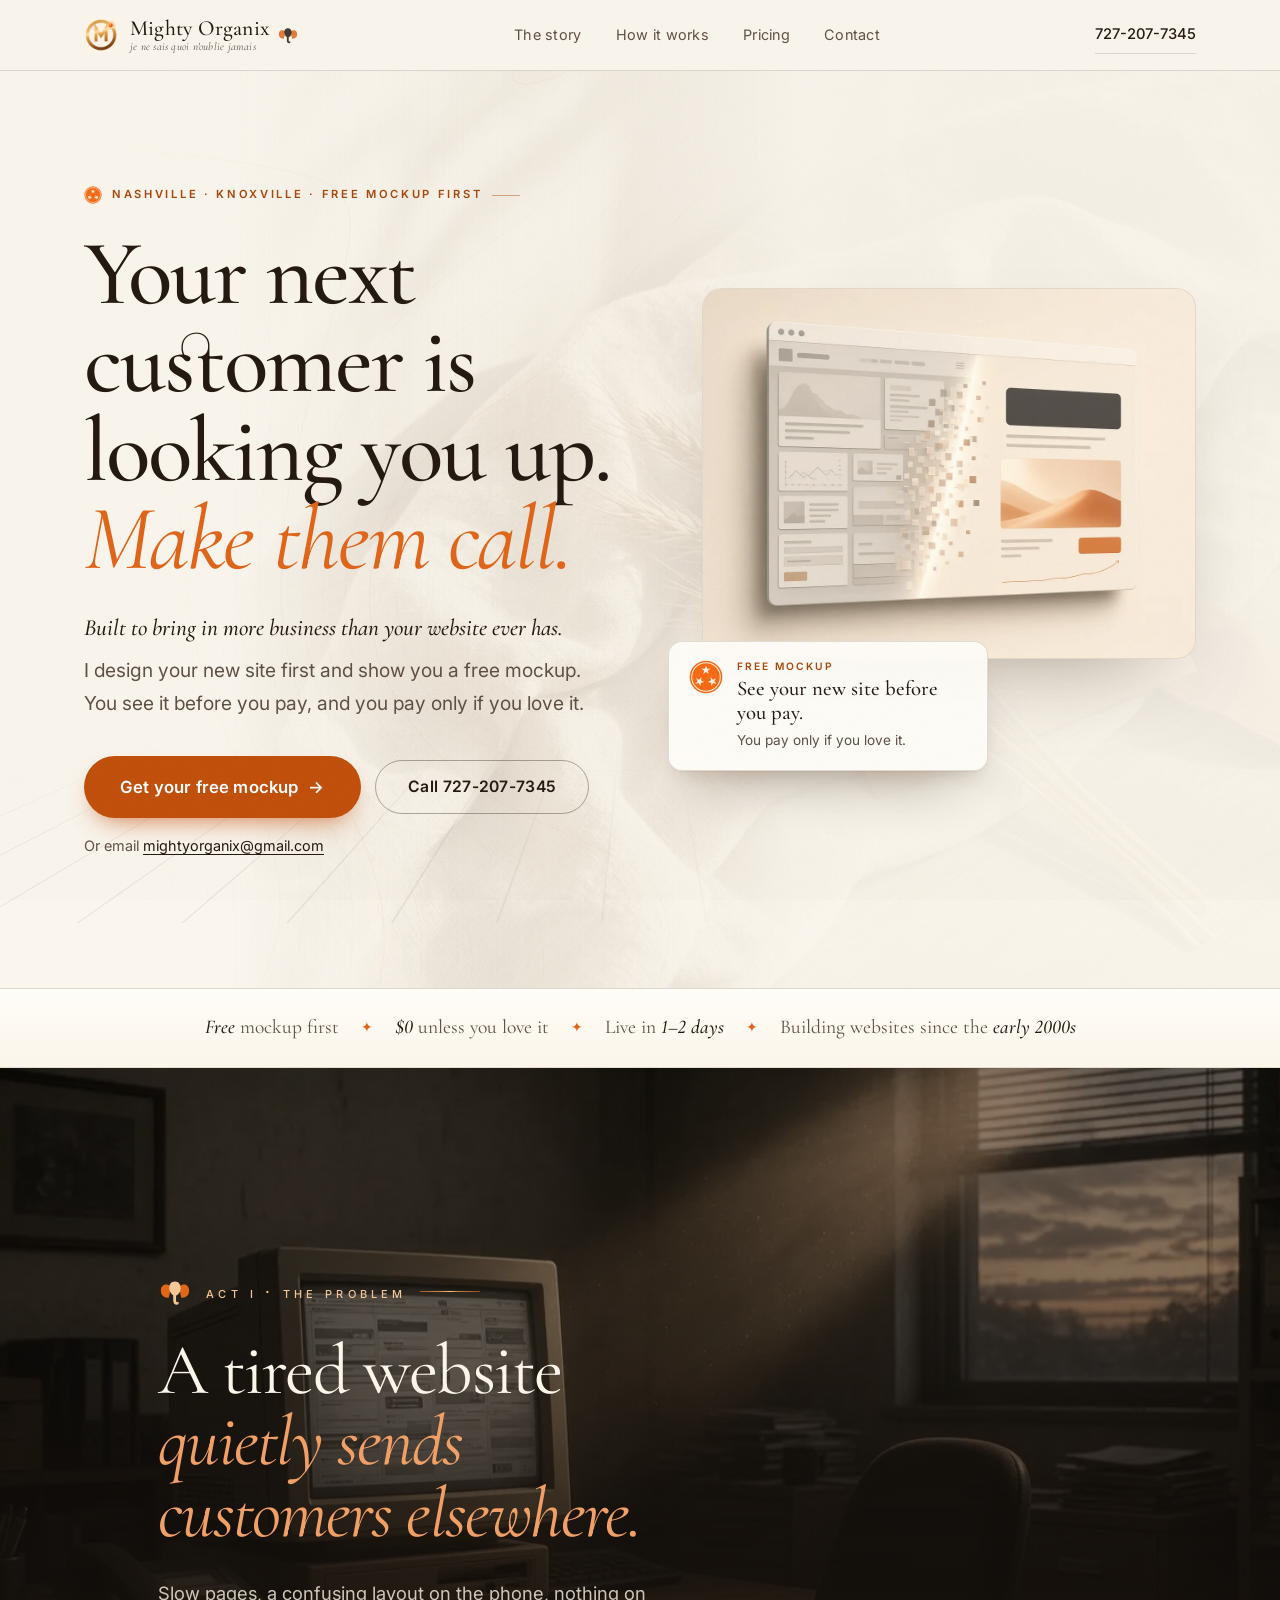
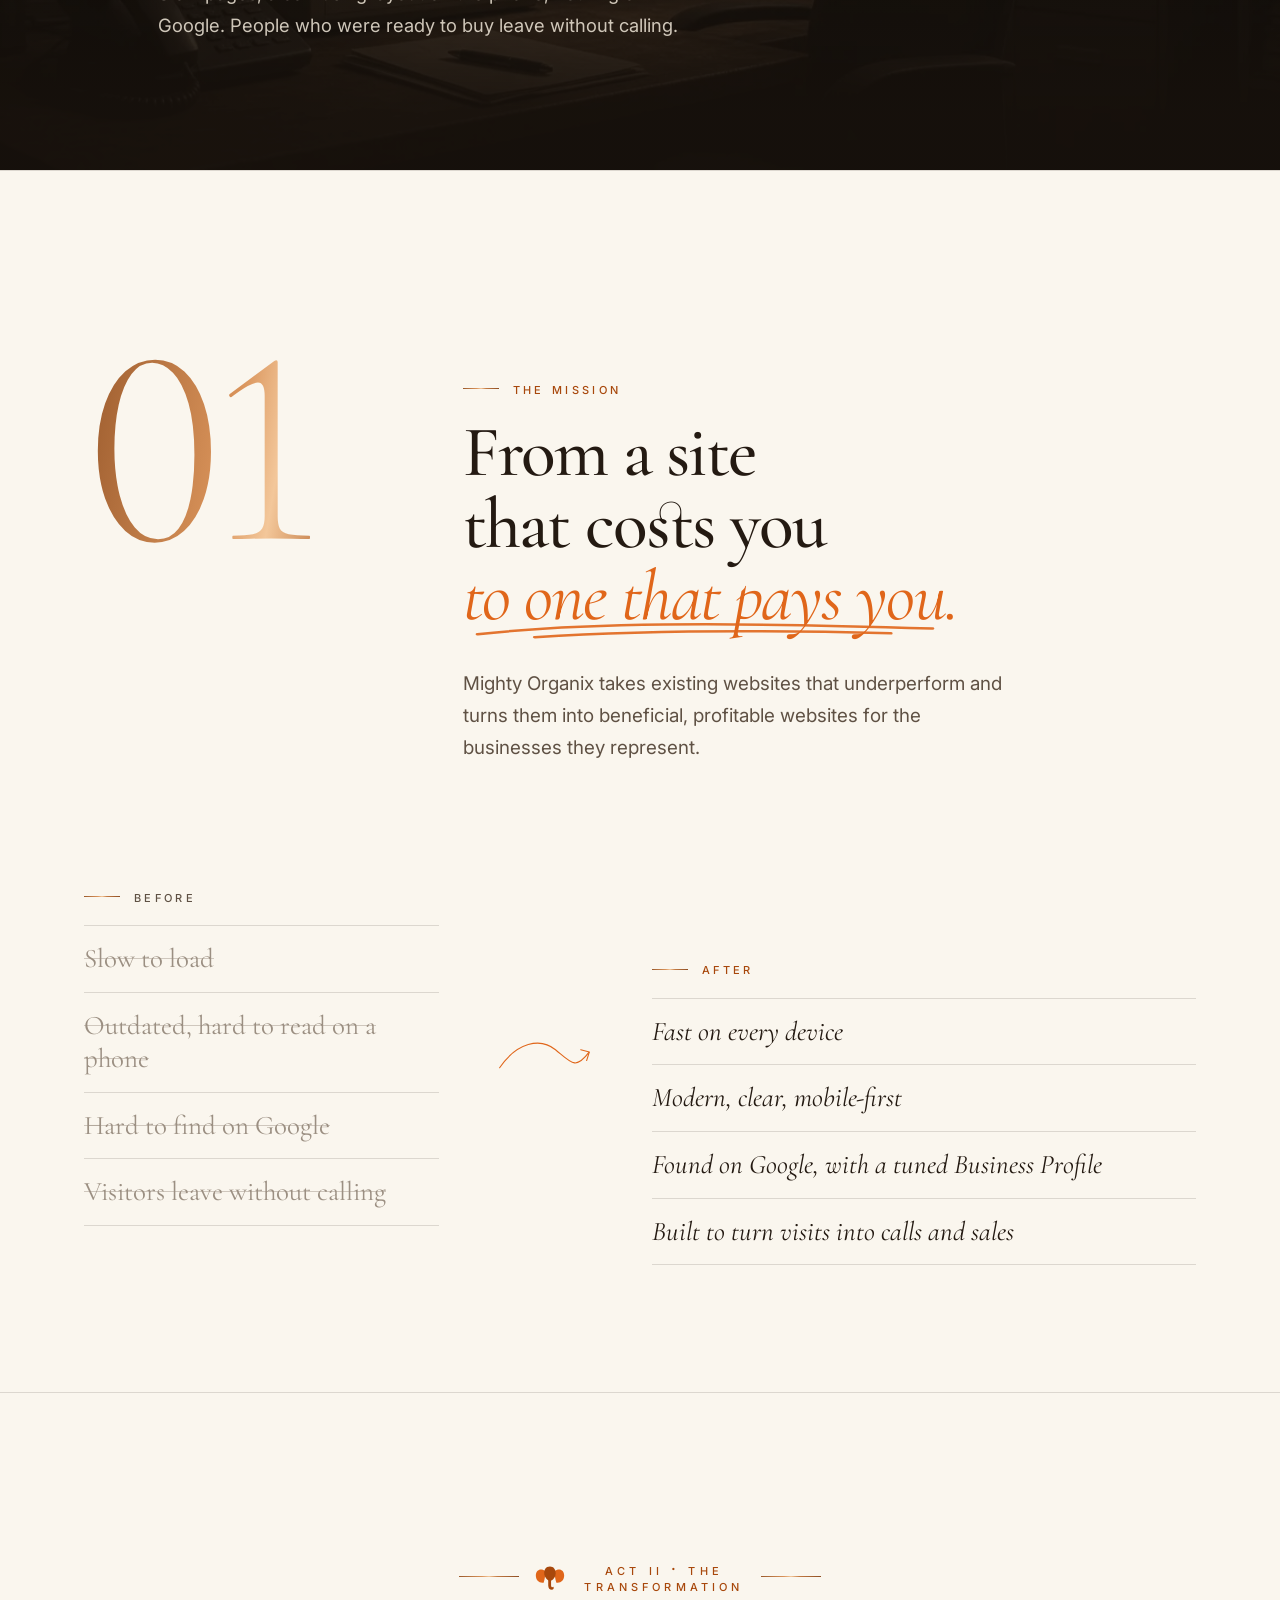
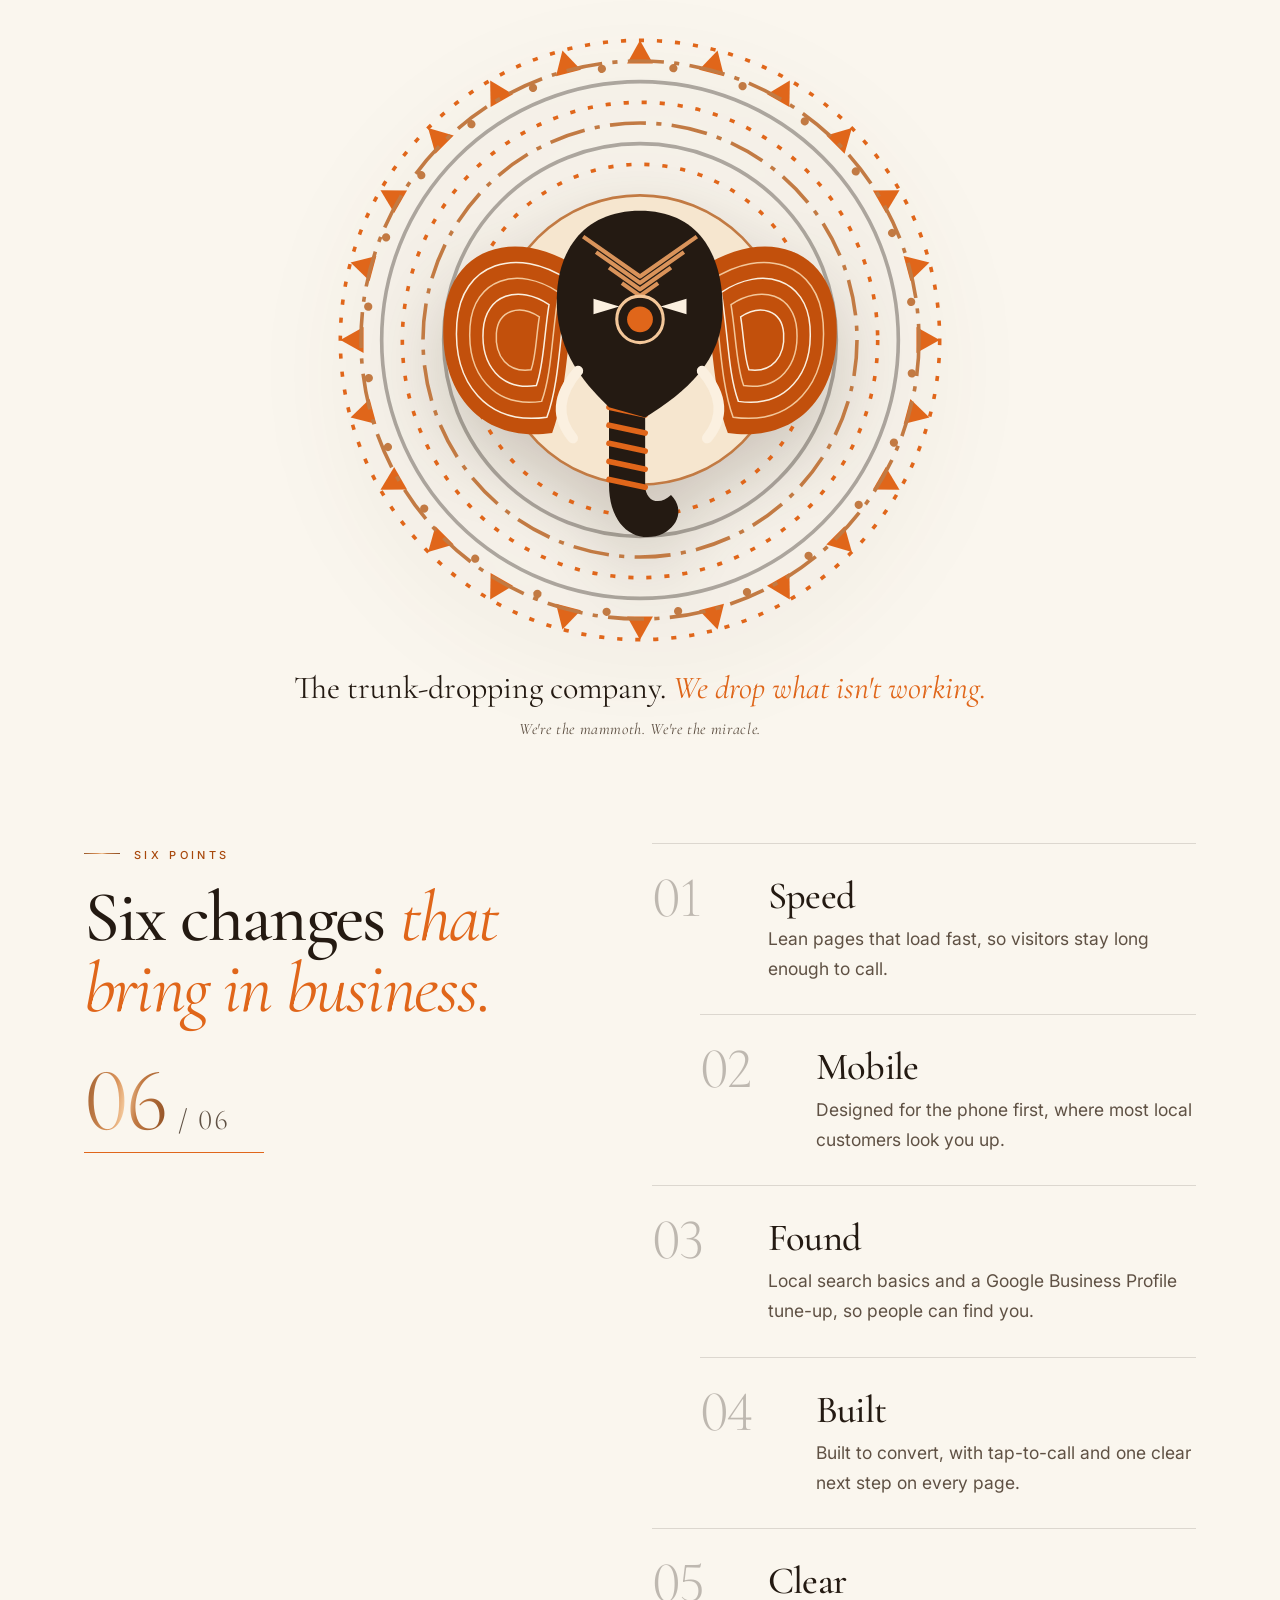
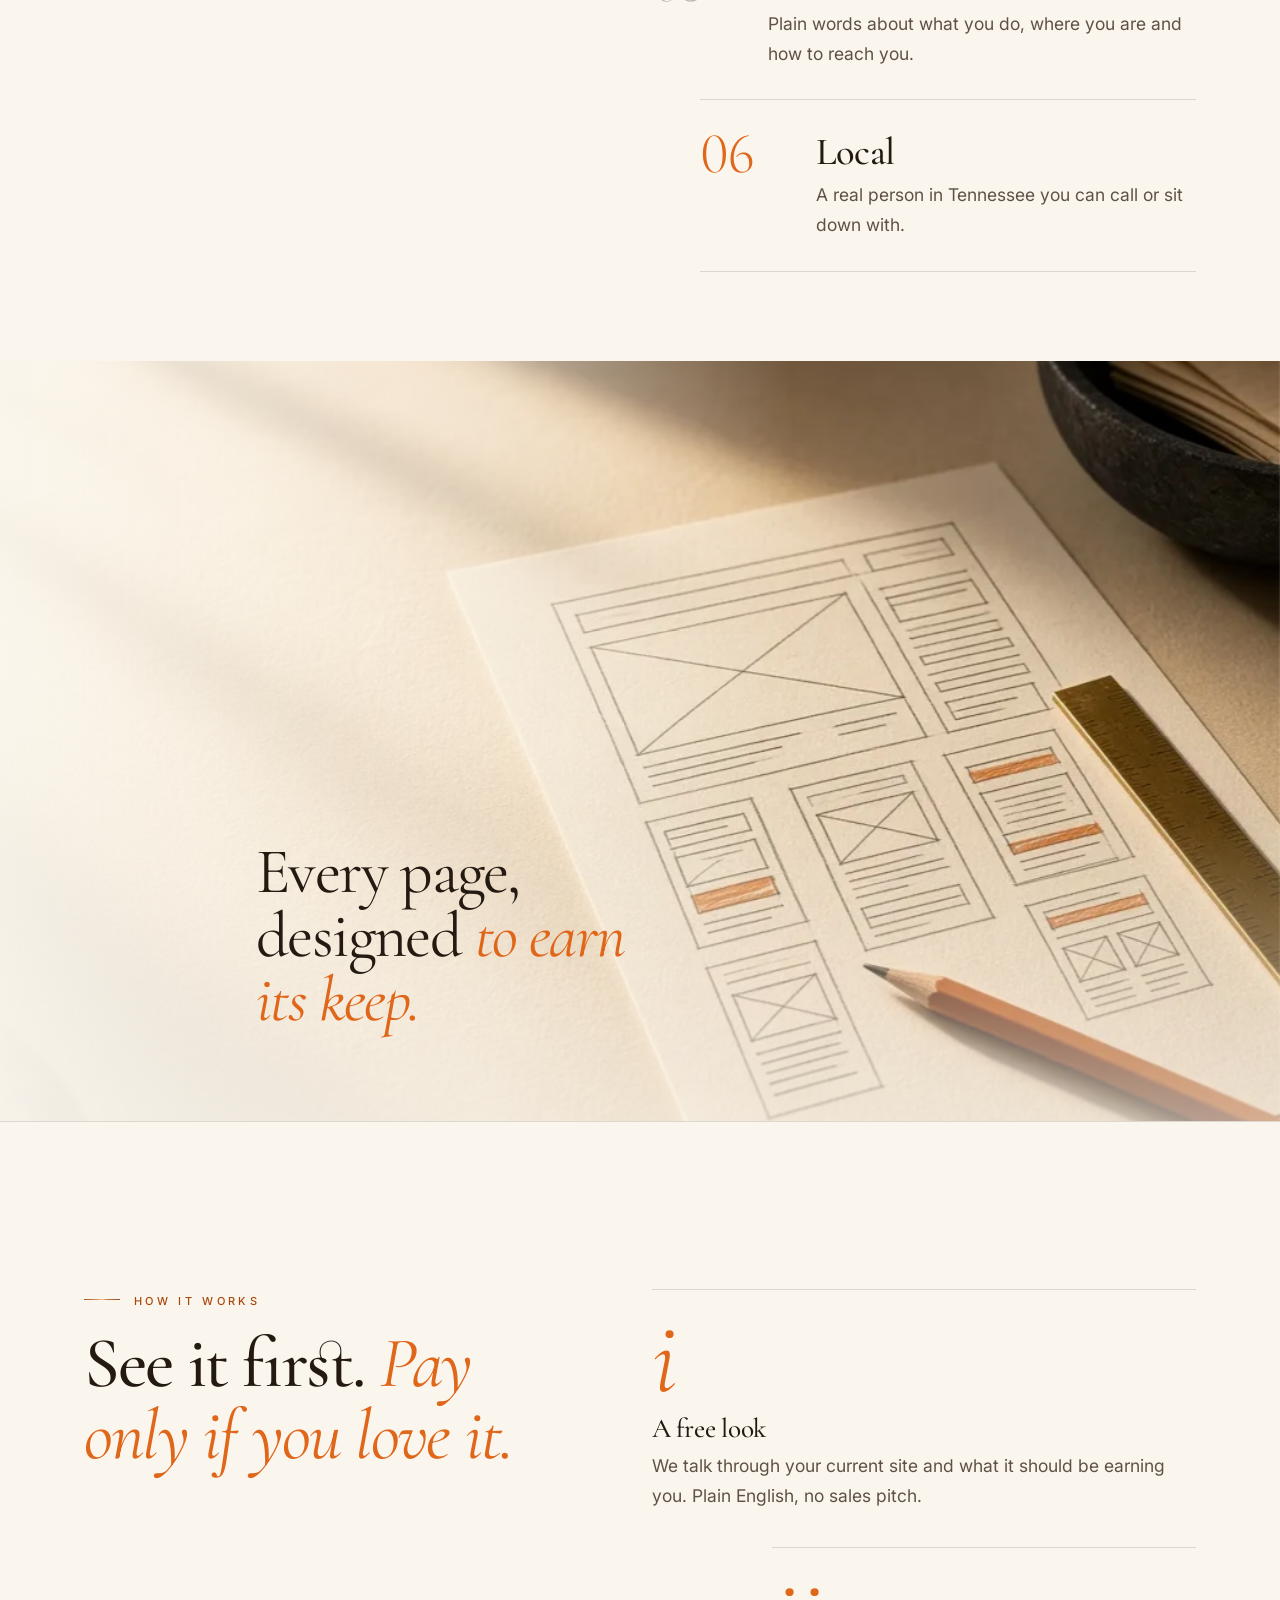
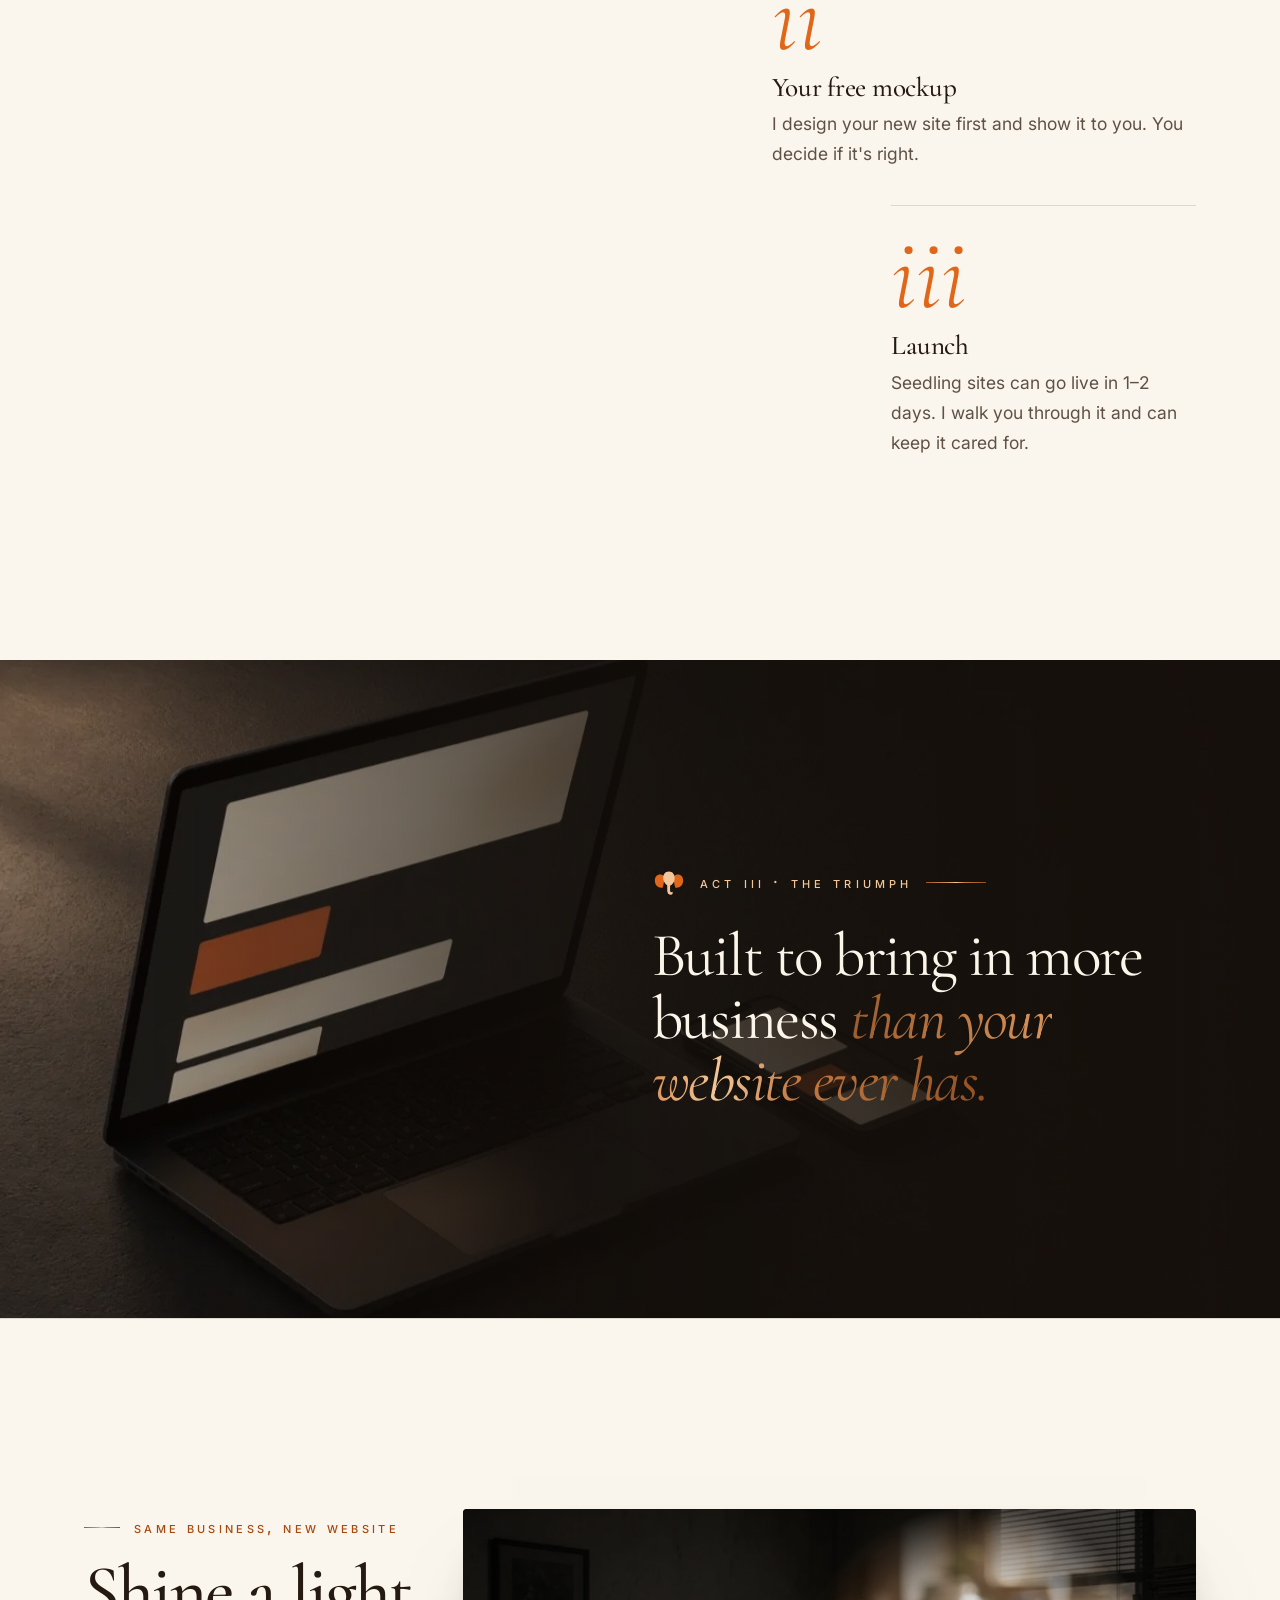
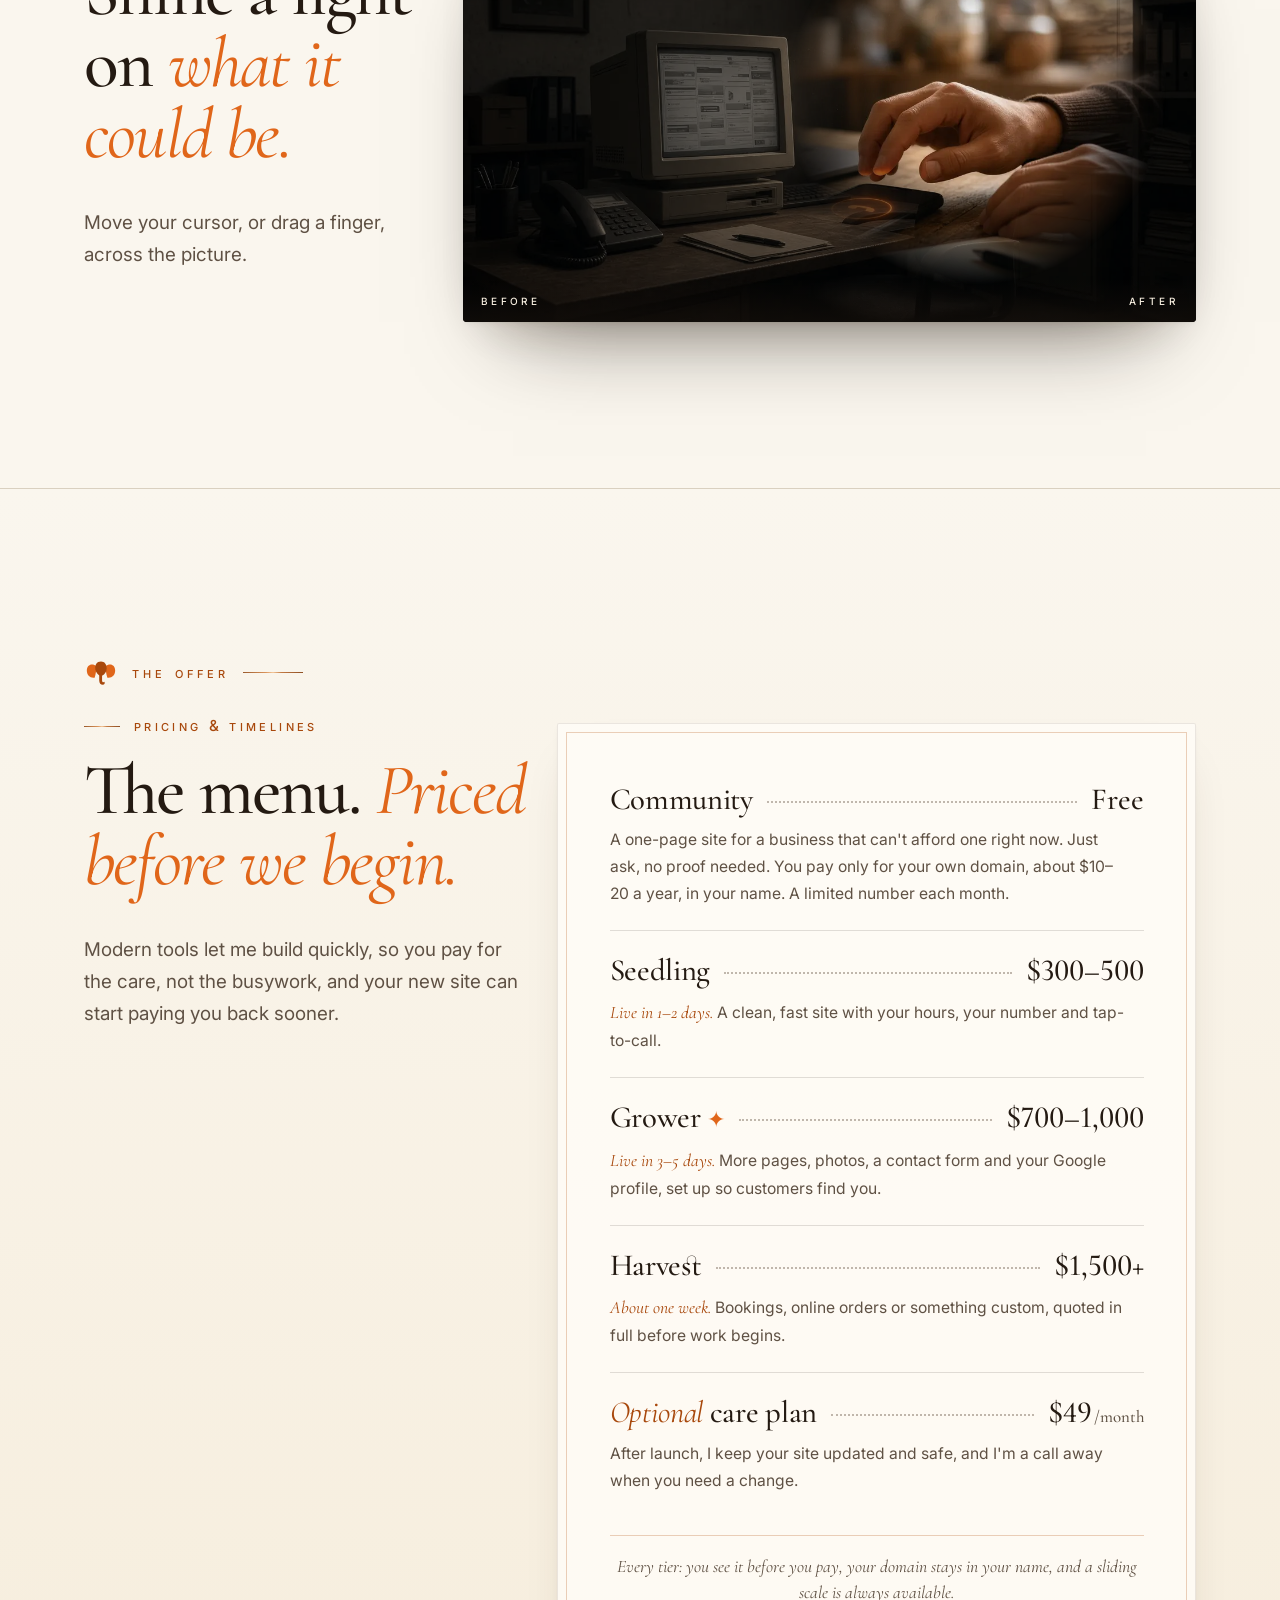
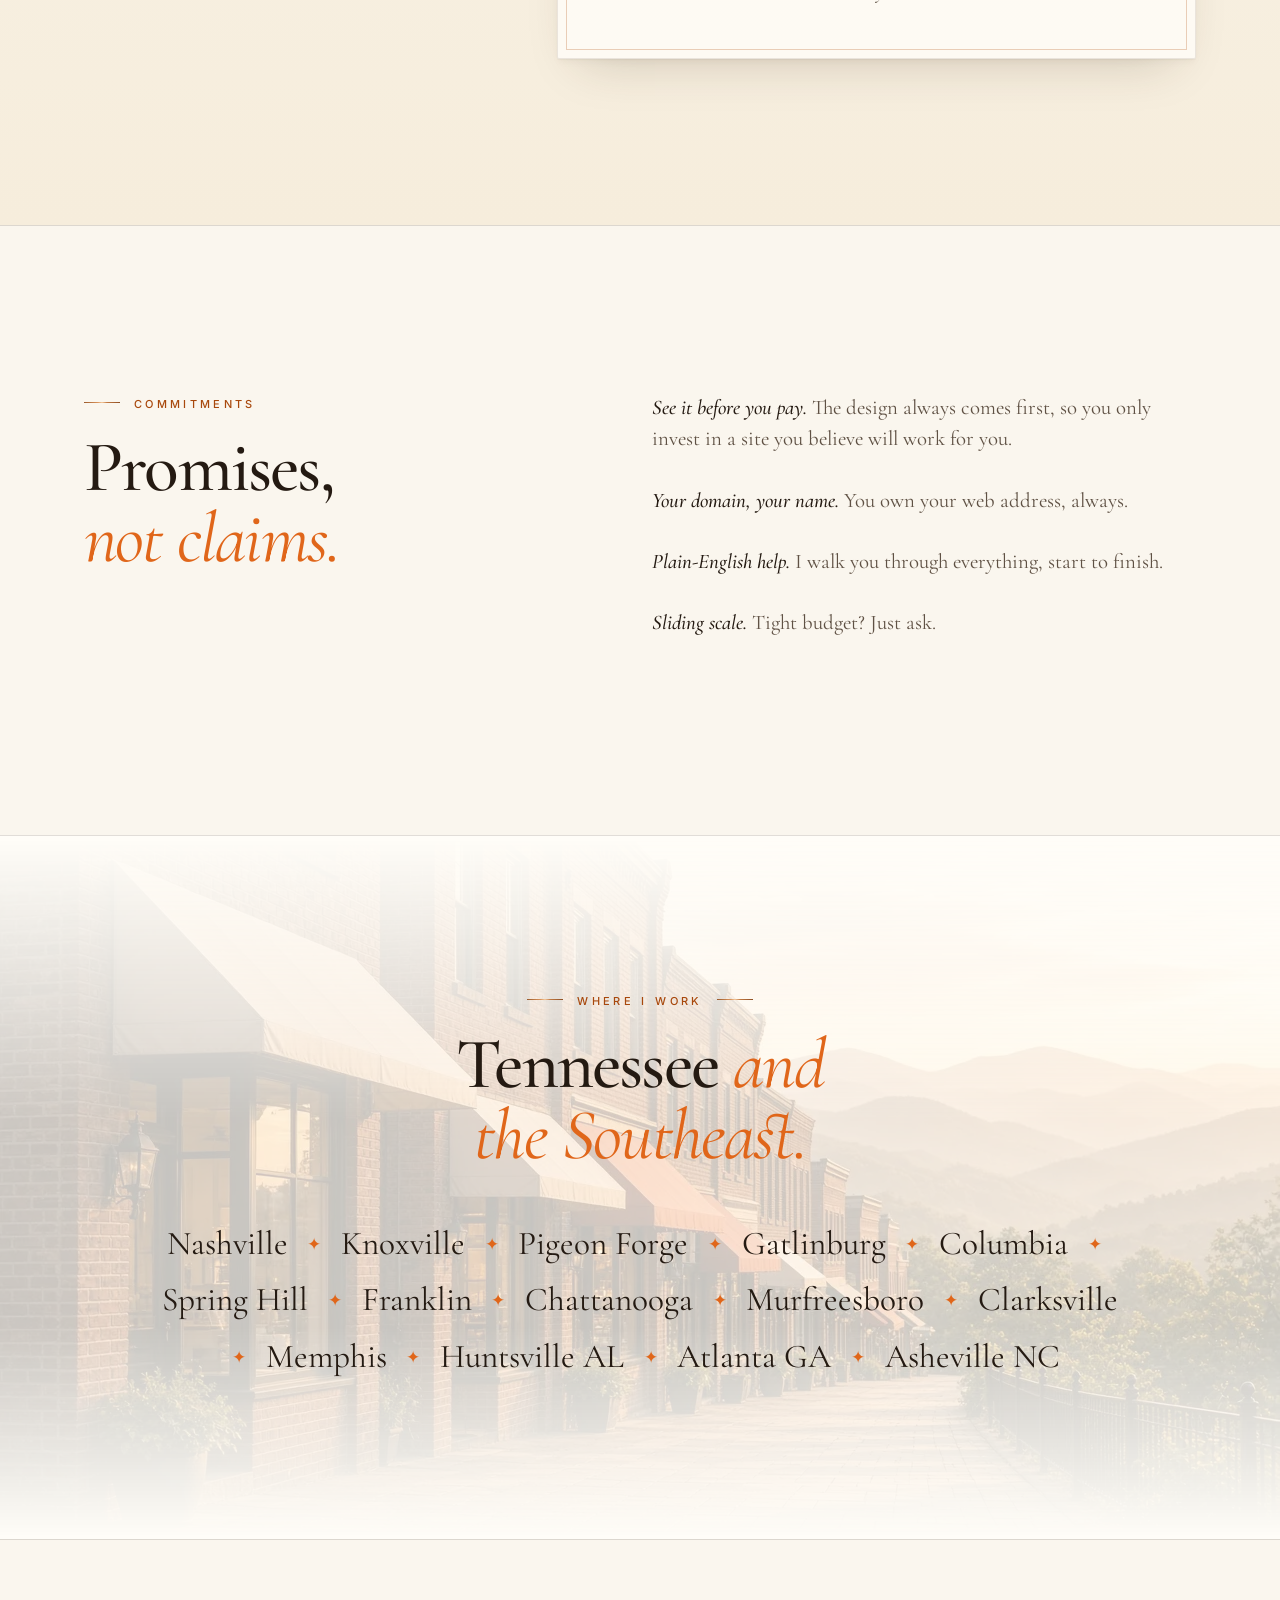
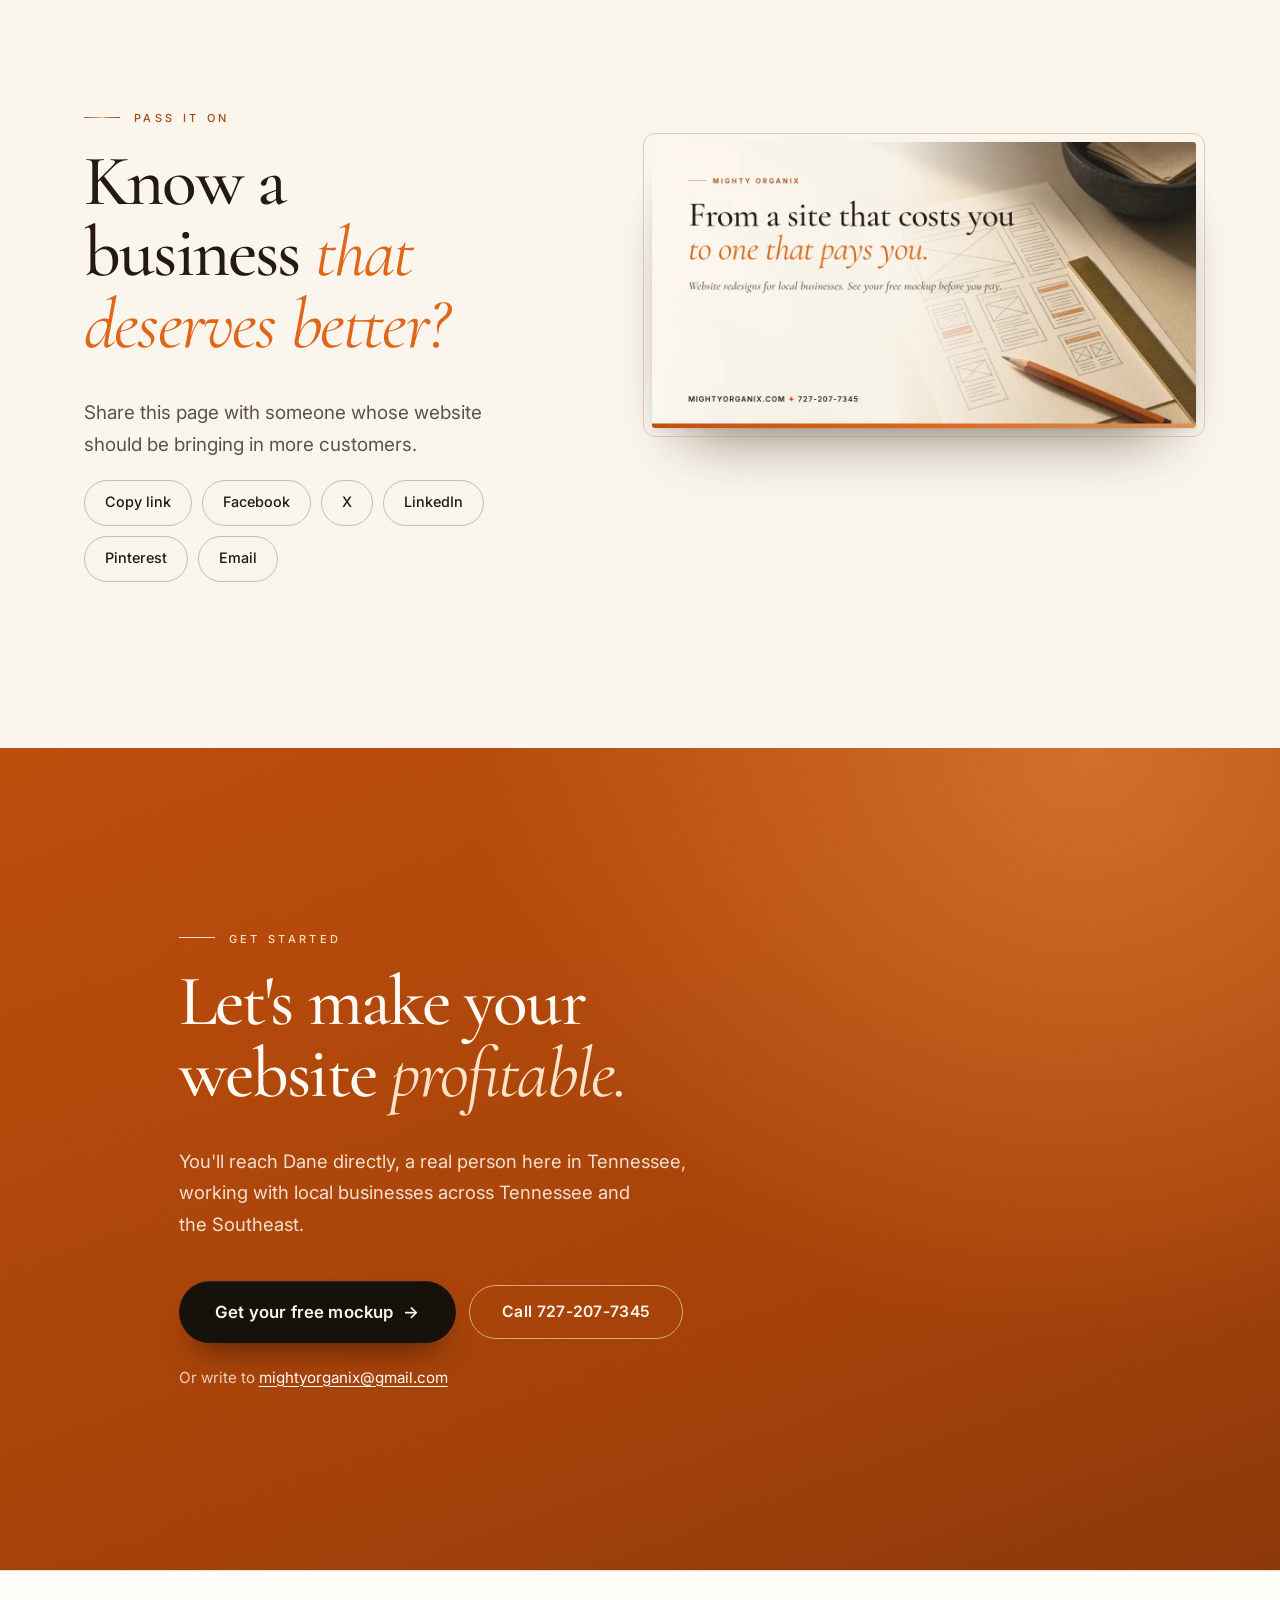
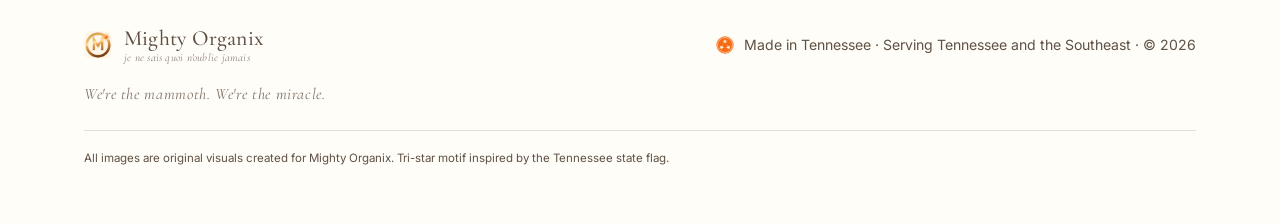
==== commit 2df7eae3: "Add French signature under logo" ====
--- a/index.html
+++ b/index.html
@@ -21,13 +21,13 @@
 
 </head>
 <body>
-<div class="loader" aria-hidden="true"><svg class="tk" viewBox="0 0 48 48" aria-hidden="true"><path class="tk-e" d="M18 16C11 11 4 14 4 22c0 7 5 11 11 10 2-5 2-11 3-16zM30 16c7-5 14-2 14 6 0 7-5 11-11 10-2-5-2-11-3-16z"/><path class="tk-h" d="M24 9c-6 0-9 5-8 11 1 5 4 8 6 9h4c3-2 6-5 6-10 0-6-3-10-8-10z"/><path class="tk-t" d="M21.5 26v10c0 4 2 6 5 6 2.4 0 3.6-2.2 2.2-4.2-1 1.2-3.2 1-3.2-1.8V26z"/></svg><span>Mighty Organix</span><i></i></div>
+<div class="loader" aria-hidden="true"><svg class="tk" viewBox="0 0 48 48" aria-hidden="true"><path class="tk-e" d="M18 16C11 11 4 14 4 22c0 7 5 11 11 10 2-5 2-11 3-16zM30 16c7-5 14-2 14 6 0 7-5 11-11 10-2-5-2-11-3-16z"/><path class="tk-h" d="M24 9c-6 0-9 5-8 11 1 5 4 8 6 9h4c3-2 6-5 6-10 0-6-3-10-8-10z"/><path class="tk-t" d="M21.5 26v10c0 4 2 6 5 6 2.4 0 3.6-2.2 2.2-4.2-1 1.2-3.2 1-3.2-1.8V26z"/></svg><span style="display:inline-flex;flex-direction:column;line-height:1.05">Mighty Organix<em lang="fr" style="font-family:'Cormorant Garamond',serif;font-style:italic;font-size:.7rem;font-weight:400;opacity:.72;letter-spacing:.02em;margin-top:2px">je ne sais quoi n'oublie jamais</em></span><i></i></div>
 <svg width="0" height="0" style="position:absolute" aria-hidden="true"><symbol id="tri" viewBox="0 0 100 100"><circle cx="50" cy="50" r="48" fill="var(--tri-bg,#f76b15)"/><circle cx="50" cy="50" r="42" fill="none" stroke="var(--tri-fg,#fbf5ea)" stroke-width="3"/><path d="M50.0,16.0L53.1,25.7L63.3,25.7L55.1,31.7L58.2,41.3L50.0,35.3L41.8,41.3L44.9,31.7L36.7,25.7L46.9,25.7ZM81.2,70.0L71.2,67.9L66.1,76.7L65.1,66.6L55.1,64.5L64.4,60.3L63.4,50.2L70.2,57.8L79.5,53.6L74.4,62.4ZM18.8,70.0L25.6,62.4L20.5,53.6L29.8,57.8L36.6,50.2L35.6,60.3L44.9,64.5L34.9,66.6L33.9,76.7L28.8,67.9Z" fill="var(--tri-fg,#fbf5ea)"/></symbol><symbol id="tri-line" viewBox="0 0 100 100"><circle cx="50" cy="50" r="46" fill="none" stroke="currentColor" stroke-width="3"/><path d="M50.0,16.0L53.1,25.7L63.3,25.7L55.1,31.7L58.2,41.3L50.0,35.3L41.8,41.3L44.9,31.7L36.7,25.7L46.9,25.7ZM81.2,70.0L71.2,67.9L66.1,76.7L65.1,66.6L55.1,64.5L64.4,60.3L63.4,50.2L70.2,57.8L79.5,53.6L74.4,62.4ZM18.8,70.0L25.6,62.4L20.5,53.6L29.8,57.8L36.6,50.2L35.6,60.3L44.9,64.5L34.9,66.6L33.9,76.7L28.8,67.9Z" fill="currentColor"/></symbol></svg>
 <a class="skip" href="#main">Skip to content</a>
 
 <header class="top" id="hdr">
   <div class="wrap nav">
-    <a class="brand" href="#top"><img src="assets/v62/img/mono-warm-360.webp" width="34" height="34" alt=""><span>Mighty Organix</span><svg class="tk tk-hdr" viewBox="0 0 48 48" aria-hidden="true"><path class="tk-e" d="M18 16C11 11 4 14 4 22c0 7 5 11 11 10 2-5 2-11 3-16zM30 16c7-5 14-2 14 6 0 7-5 11-11 10-2-5-2-11-3-16z"/><path class="tk-h" d="M24 9c-6 0-9 5-8 11 1 5 4 8 6 9h4c3-2 6-5 6-10 0-6-3-10-8-10z"/><path class="tk-t" d="M21.5 26v10c0 4 2 6 5 6 2.4 0 3.6-2.2 2.2-4.2-1 1.2-3.2 1-3.2-1.8V26z"/></svg></a>
+    <a class="brand" href="#top"><img src="assets/v62/img/mono-warm-360.webp" width="34" height="34" alt=""><span style="display:inline-flex;flex-direction:column;line-height:1.05">Mighty Organix<em lang="fr" style="font-family:'Cormorant Garamond',serif;font-style:italic;font-size:.7rem;font-weight:400;opacity:.72;letter-spacing:.02em;margin-top:2px">je ne sais quoi n'oublie jamais</em></span><svg class="tk tk-hdr" viewBox="0 0 48 48" aria-hidden="true"><path class="tk-e" d="M18 16C11 11 4 14 4 22c0 7 5 11 11 10 2-5 2-11 3-16zM30 16c7-5 14-2 14 6 0 7-5 11-11 10-2-5-2-11-3-16z"/><path class="tk-h" d="M24 9c-6 0-9 5-8 11 1 5 4 8 6 9h4c3-2 6-5 6-10 0-6-3-10-8-10z"/><path class="tk-t" d="M21.5 26v10c0 4 2 6 5 6 2.4 0 3.6-2.2 2.2-4.2-1 1.2-3.2 1-3.2-1.8V26z"/></svg></a>
     <nav aria-label="Main"><a href="#transform">The story</a><a href="#how">How it works</a><a href="#pricing">Pricing</a><a href="#contact">Contact</a></nav>
     <a class="tel" href="tel:+17272077345">727-207-7345</a>
   </div>
@@ -257,7 +257,7 @@
 
 <footer class="foot">
   <div class="wrap">
-    <div class="f-row"><a class="brand" href="#top"><img src="assets/v62/img/mono-warm-360.webp" width="28" height="28" alt=""><span>Mighty Organix</span></a>
+    <div class="f-row"><a class="brand" href="#top"><img src="assets/v62/img/mono-warm-360.webp" width="28" height="28" alt=""><span style="display:inline-flex;flex-direction:column;line-height:1.05">Mighty Organix<em lang="fr" style="font-family:'Cormorant Garamond',serif;font-style:italic;font-size:.7rem;font-weight:400;opacity:.72;letter-spacing:.02em;margin-top:2px">je ne sais quoi n'oublie jamais</em></span></a>
     <span class="made"><svg class="tri-s" aria-hidden="true"><use href="#tri"/></svg>Made in Tennessee · Serving Tennessee and the Southeast · © 2026</span>
     </div>
     <p class="whisper foot-w">We're the mammoth. We're the miracle.</p>
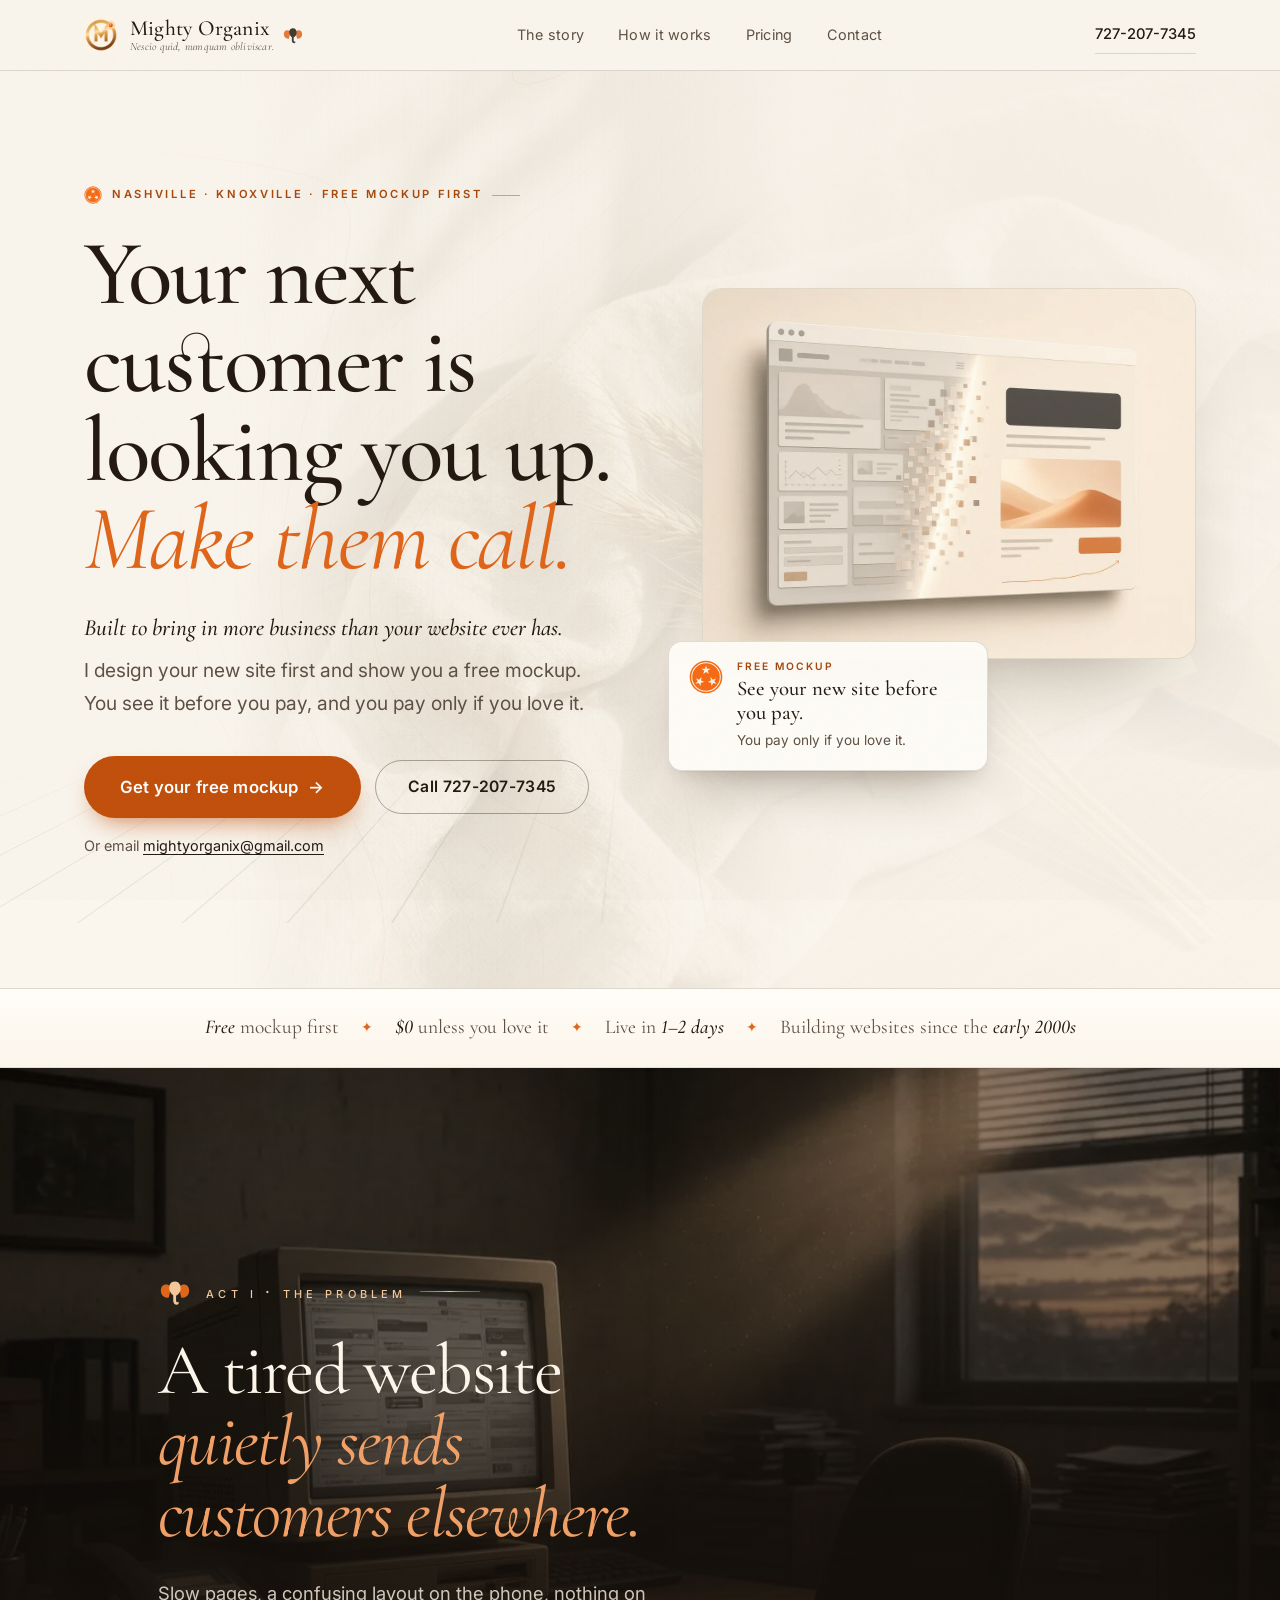
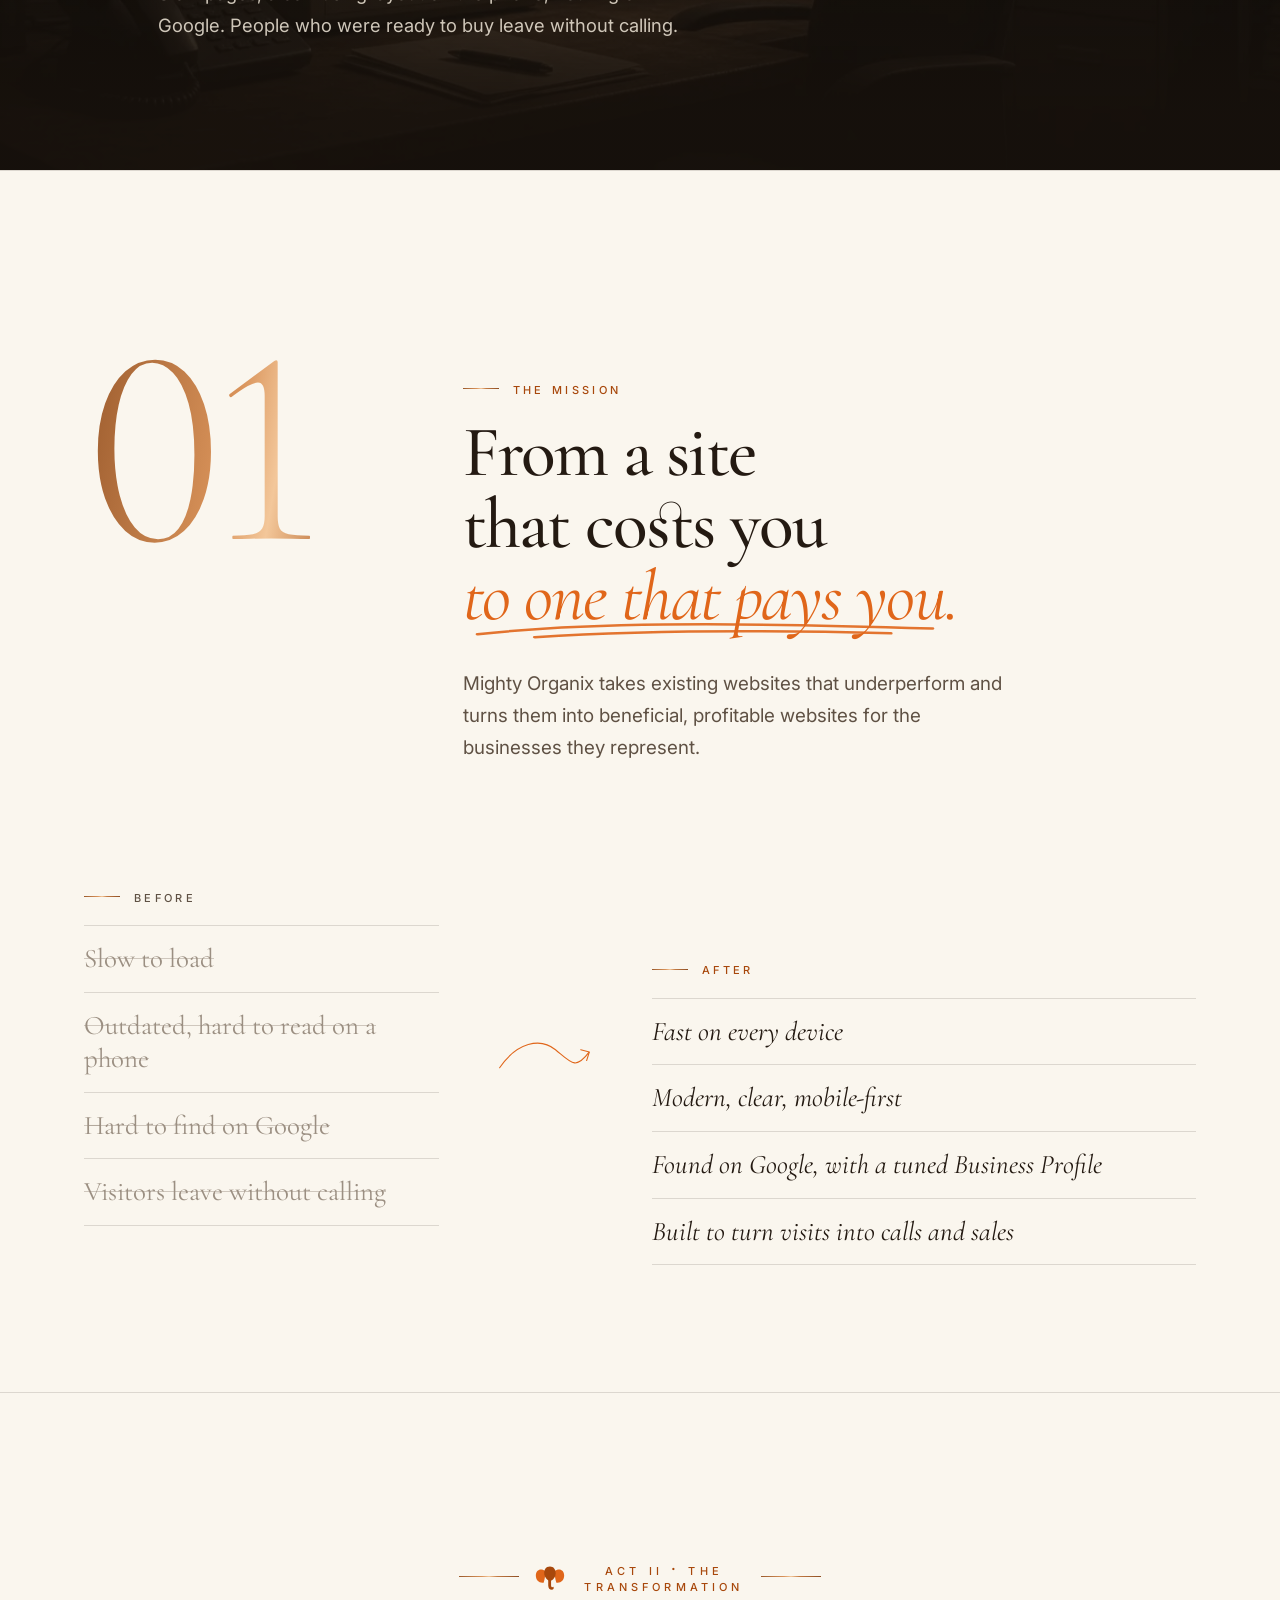
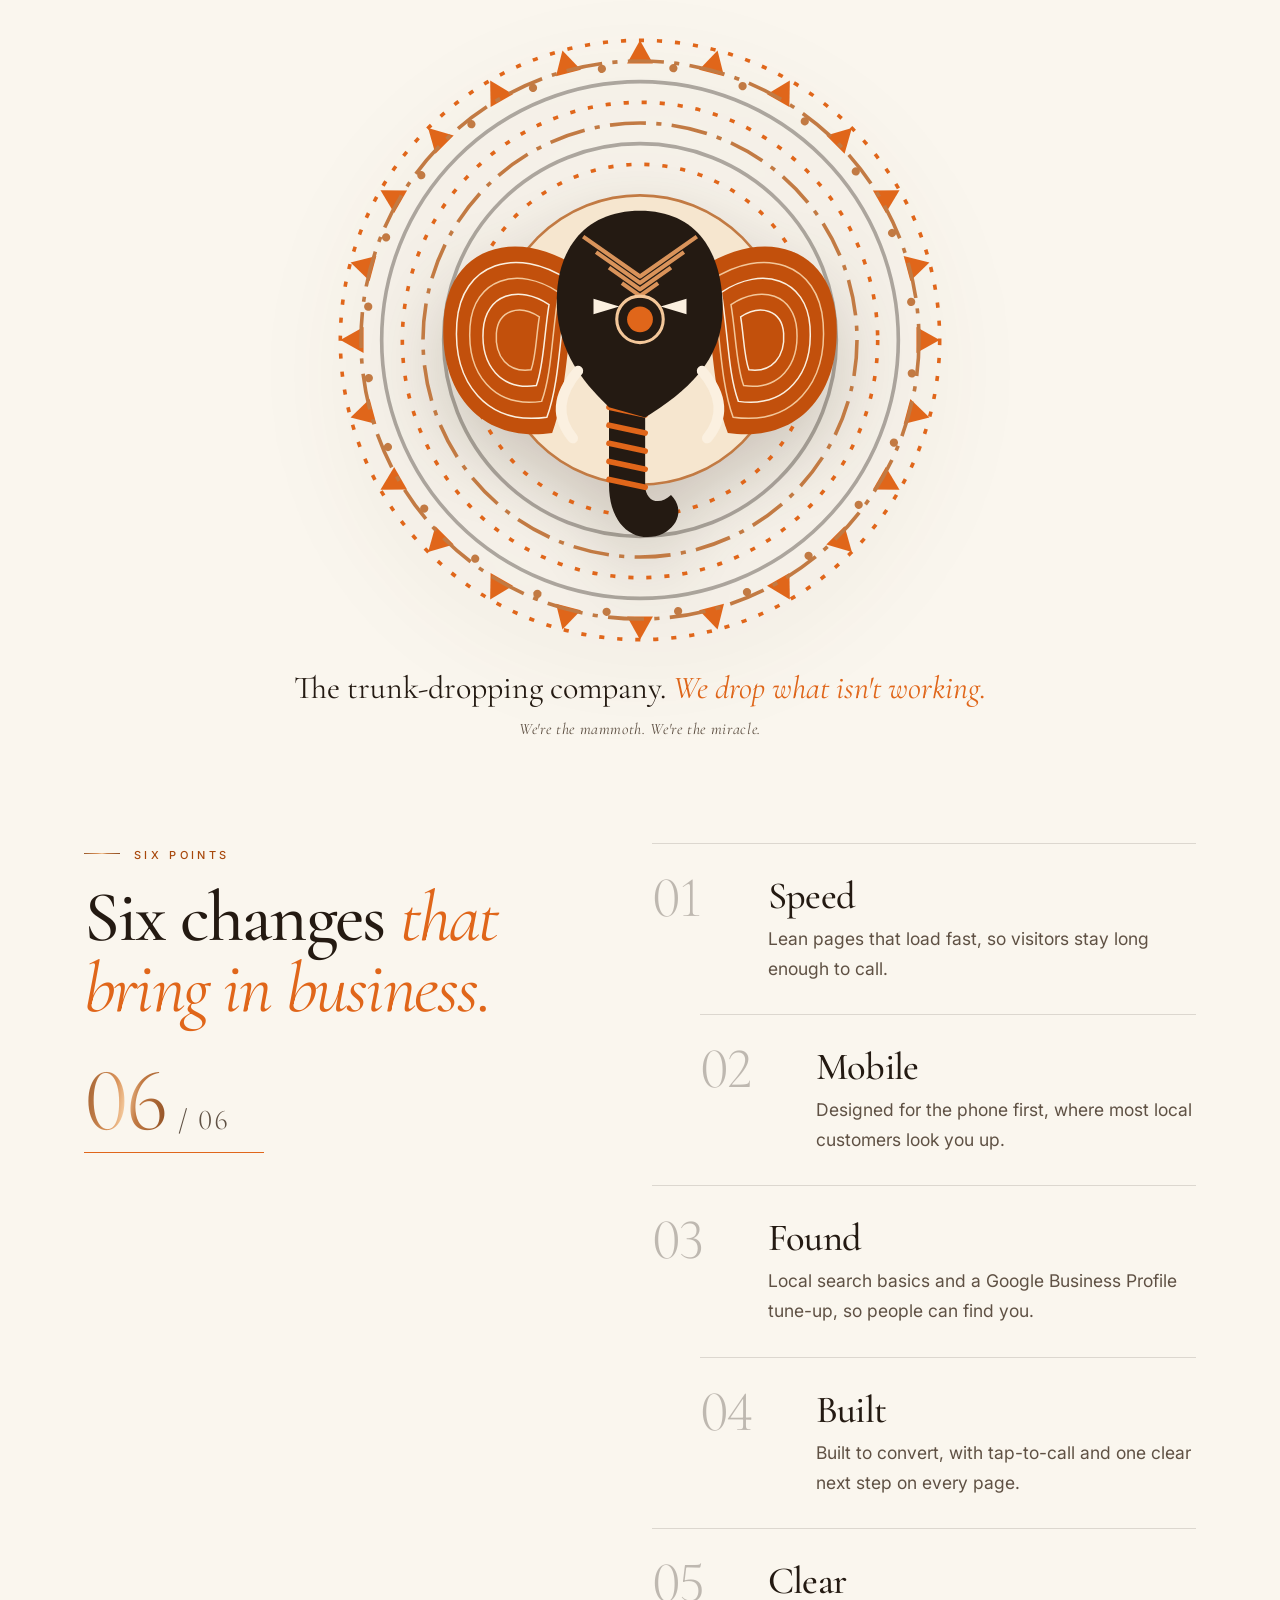
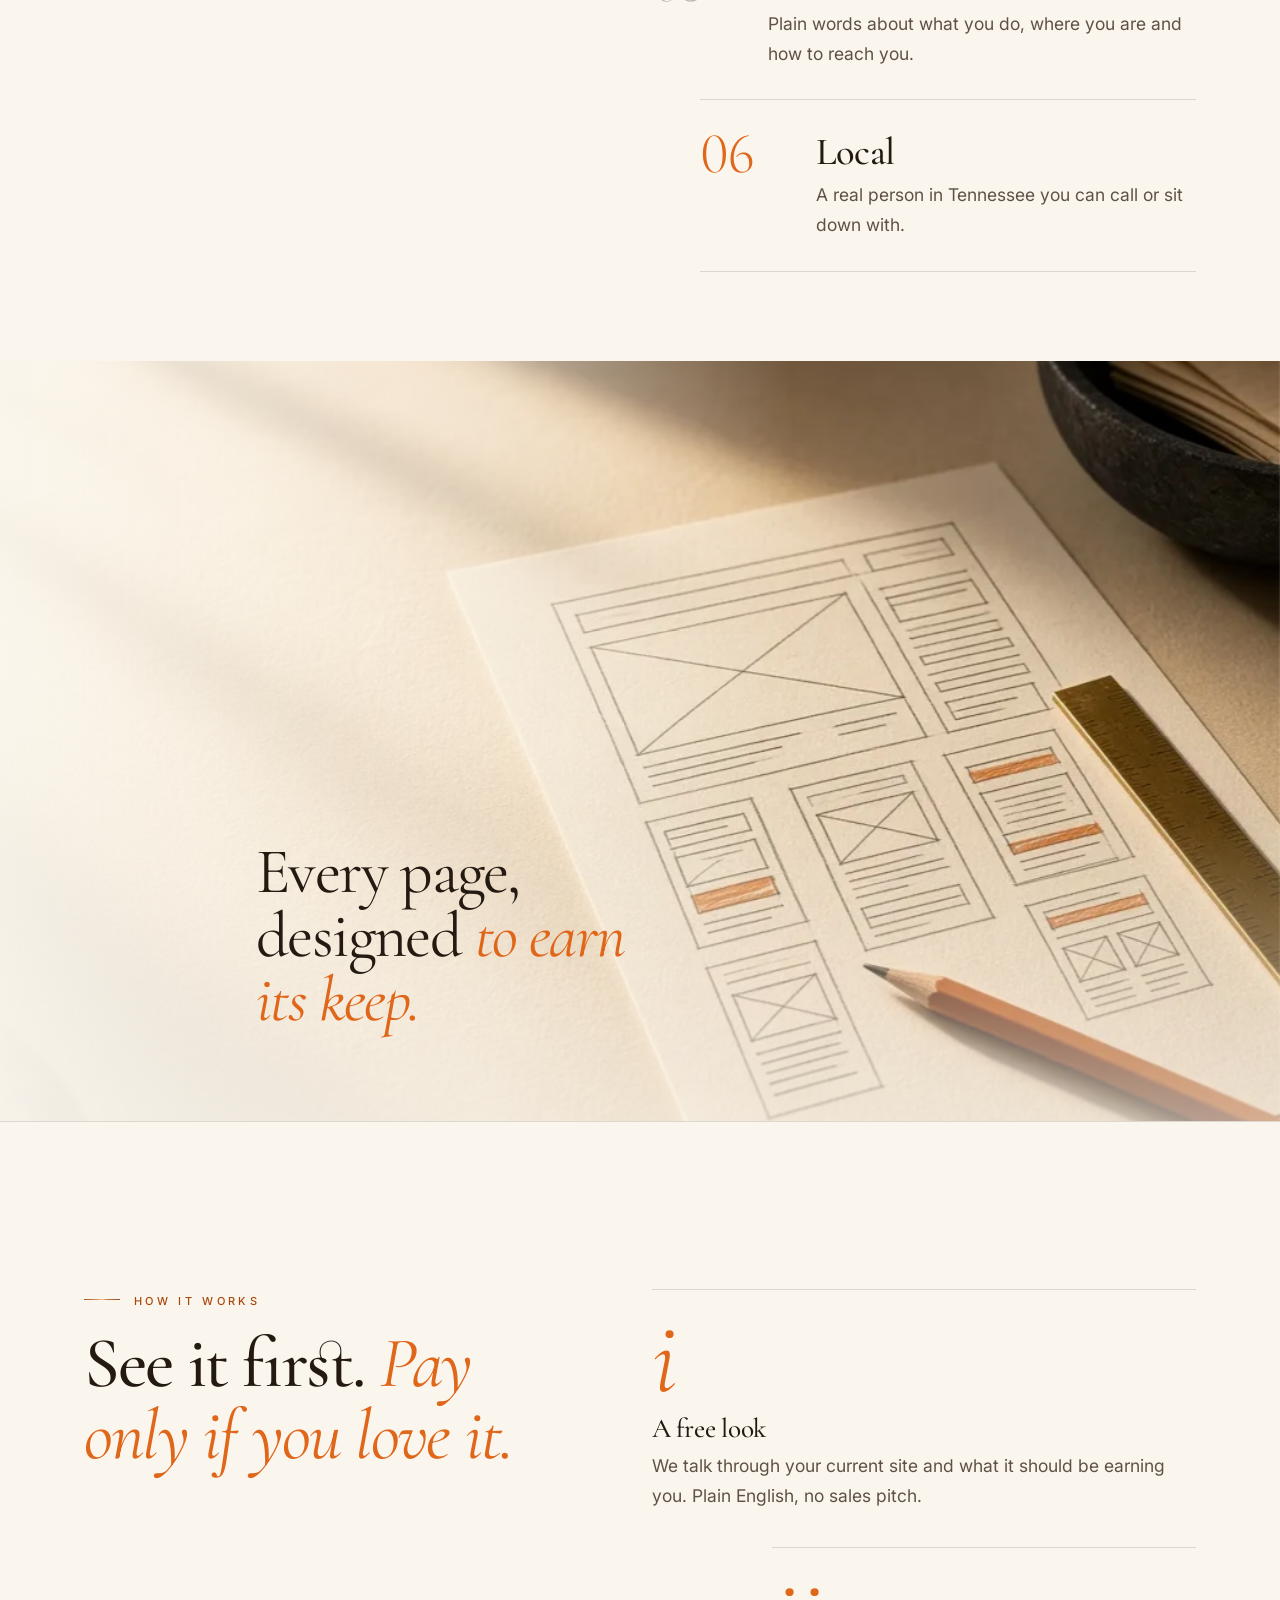
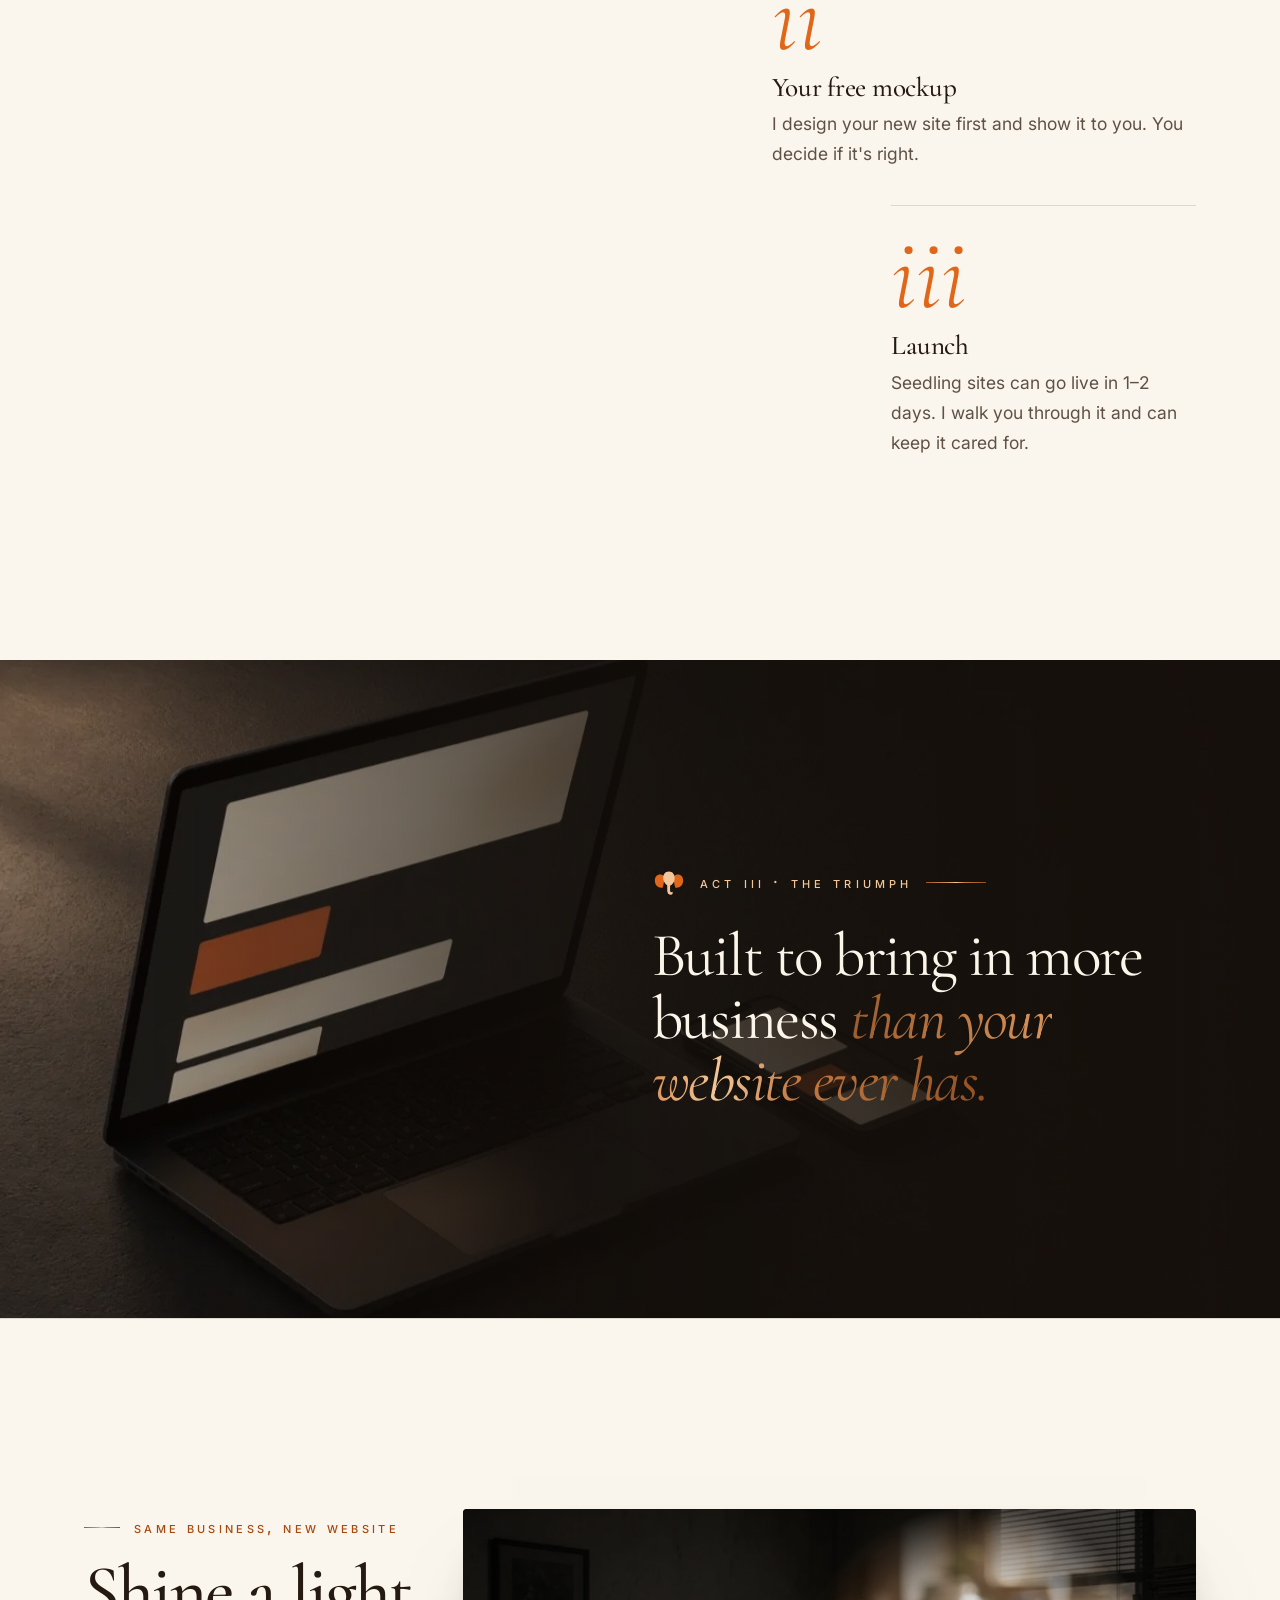
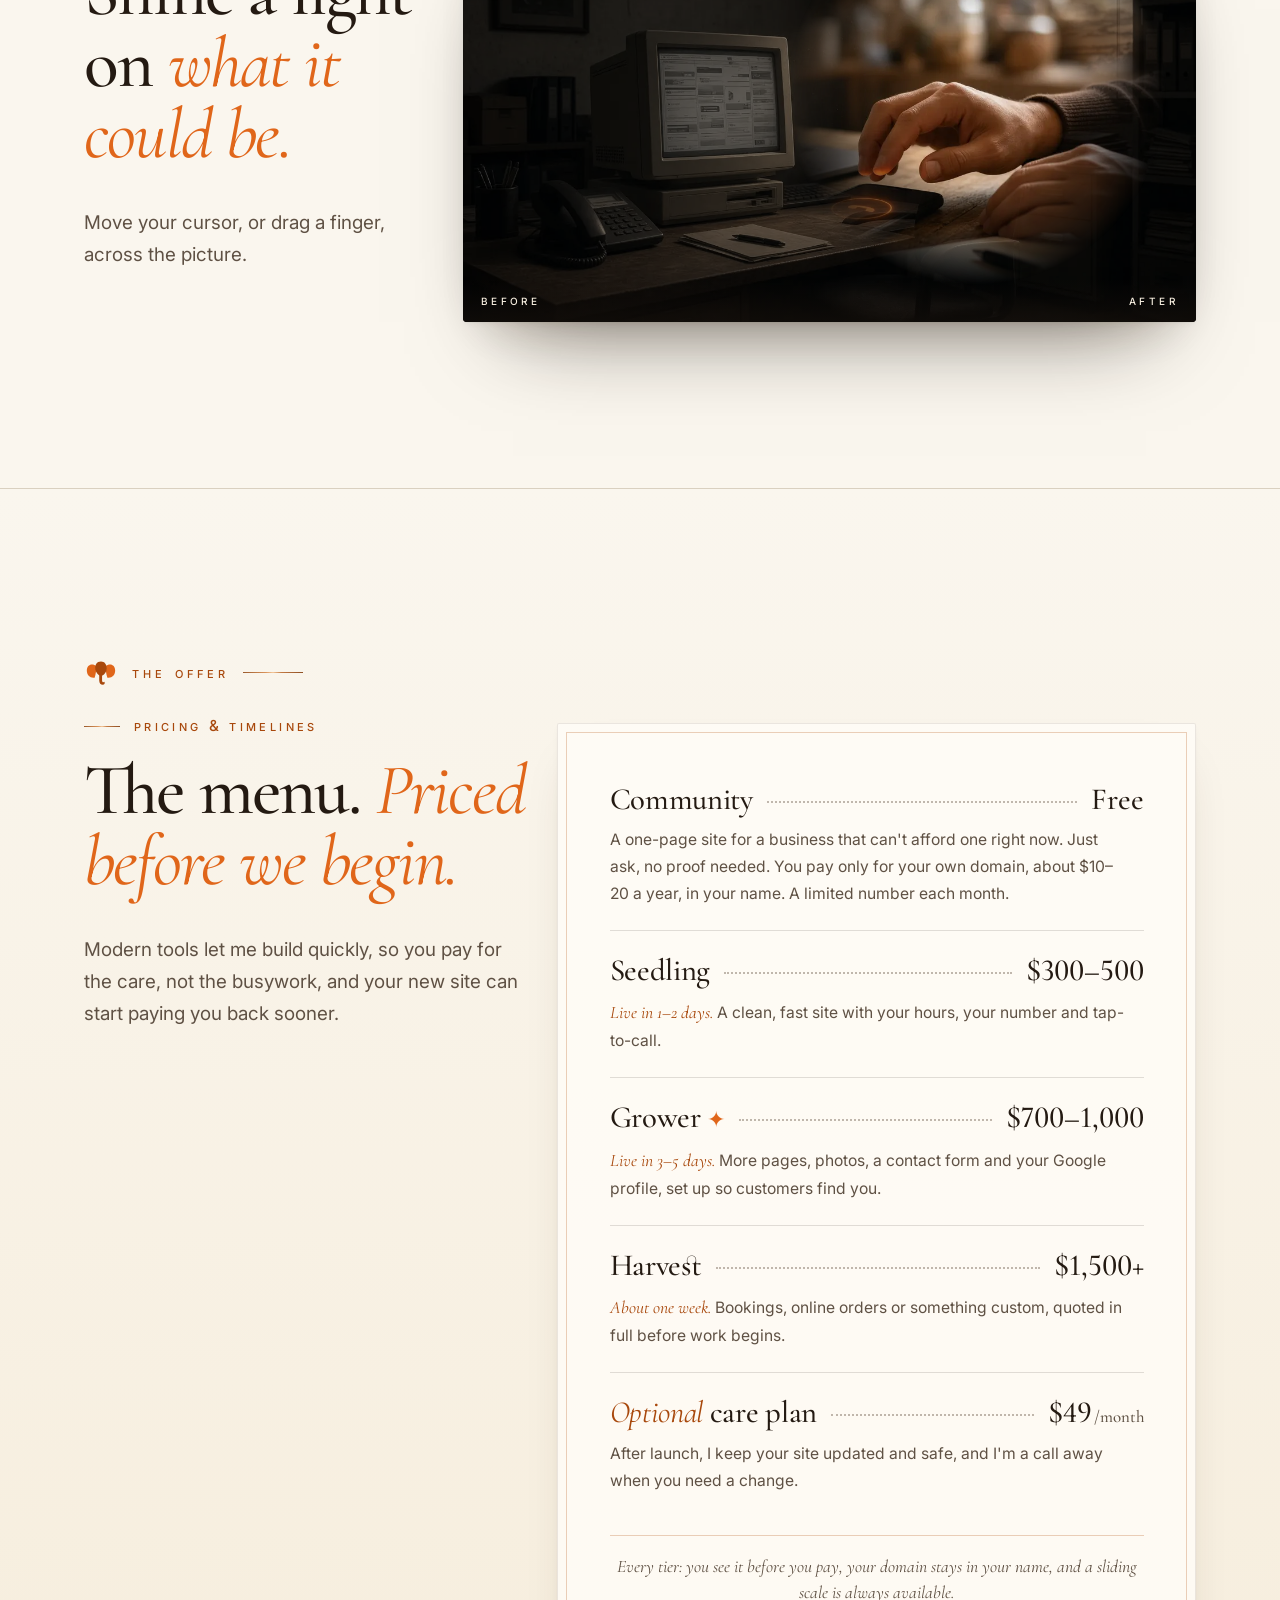
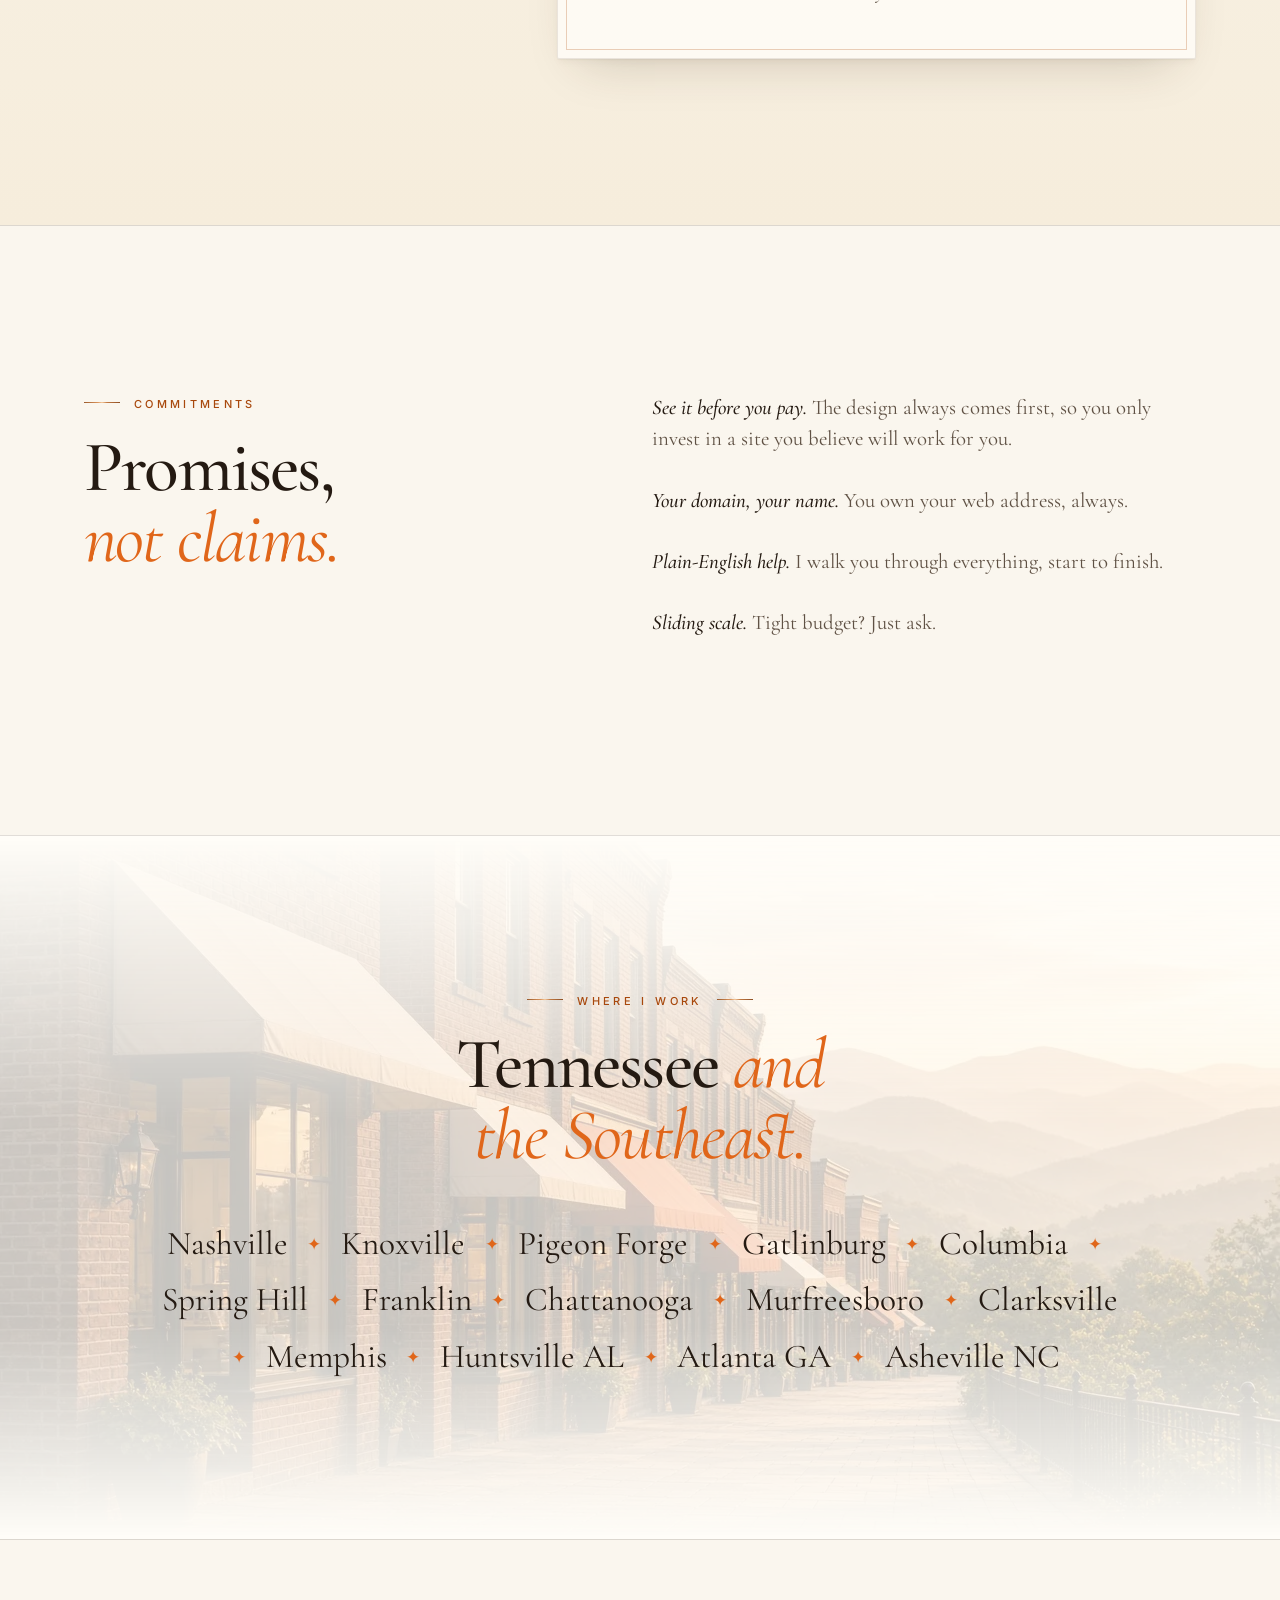
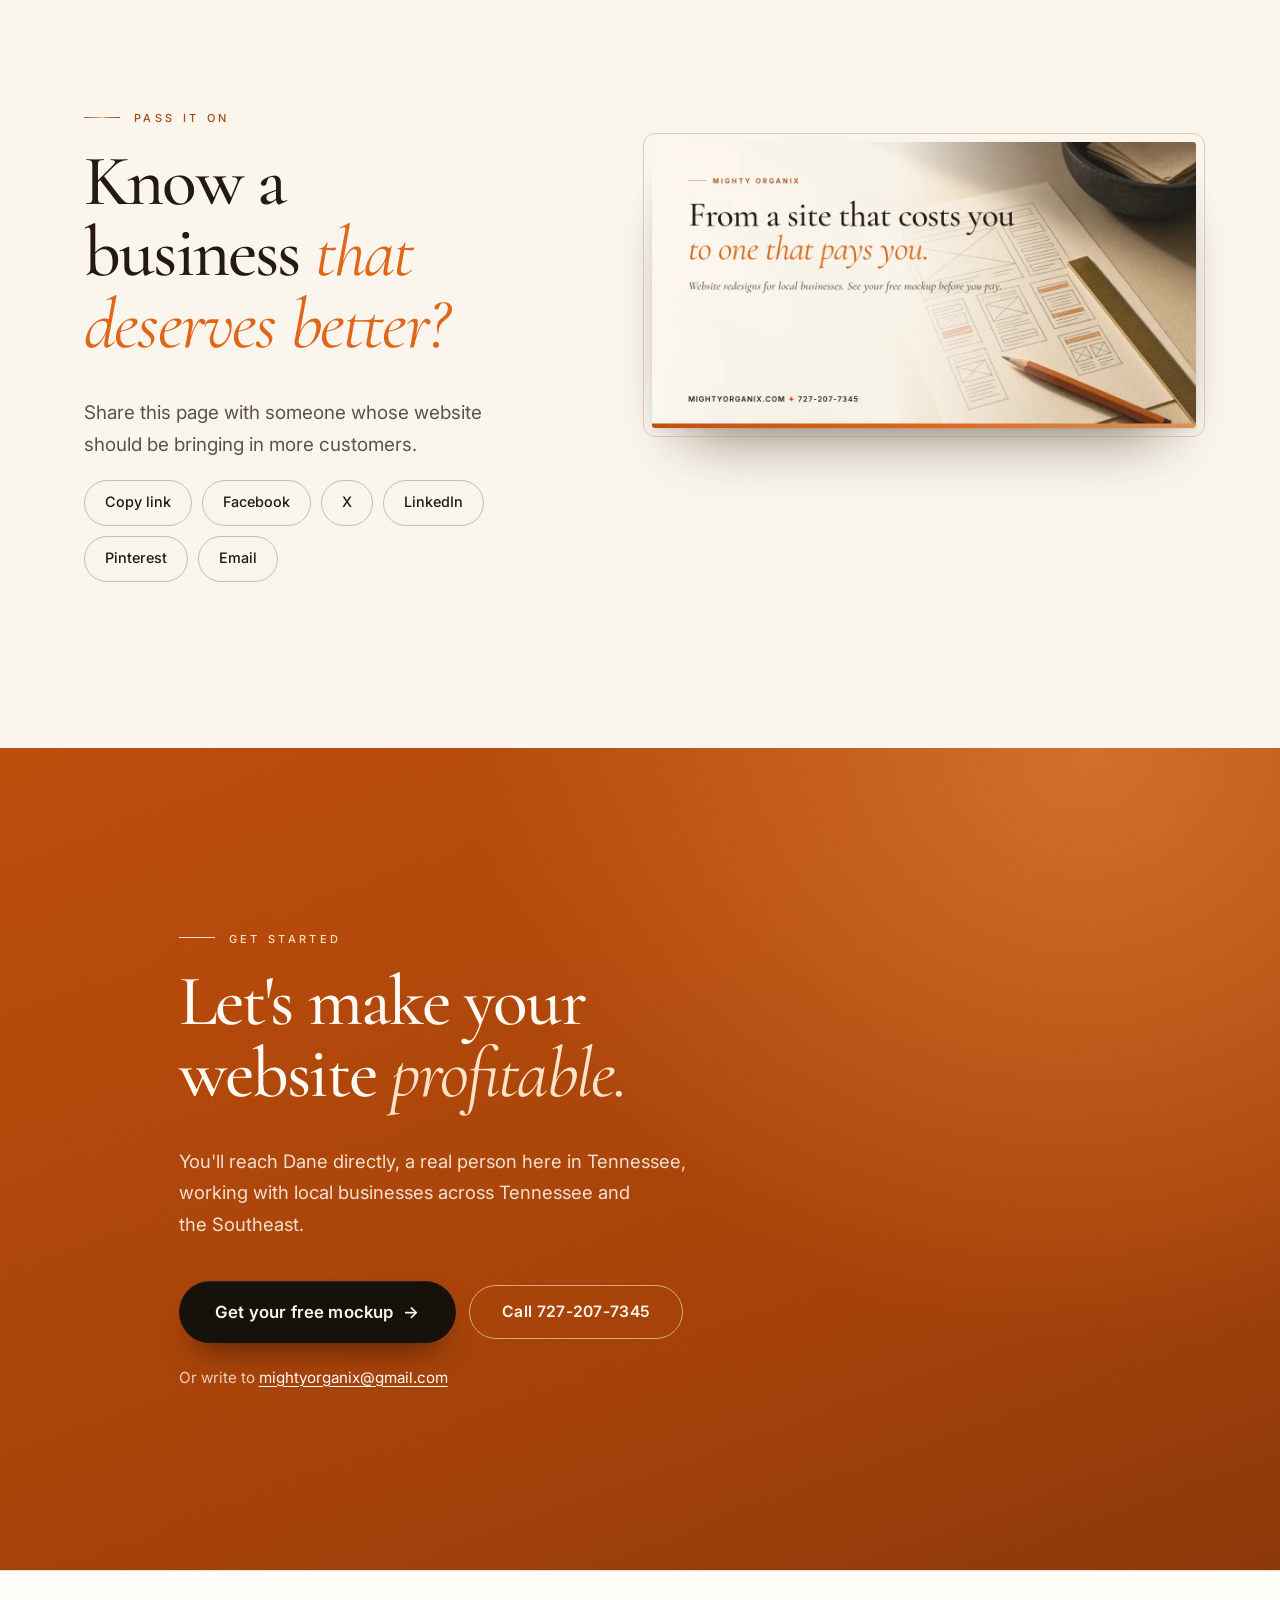
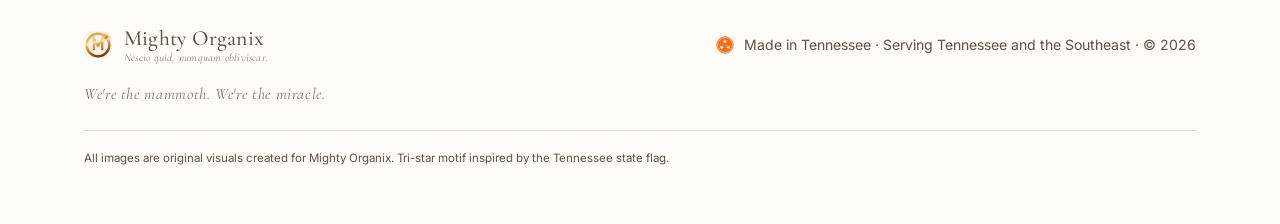
==== commit da52f5c8: "Latin signature under logo" ====
--- a/index.html
+++ b/index.html
@@ -21,13 +21,13 @@
 
 </head>
 <body>
-<div class="loader" aria-hidden="true"><svg class="tk" viewBox="0 0 48 48" aria-hidden="true"><path class="tk-e" d="M18 16C11 11 4 14 4 22c0 7 5 11 11 10 2-5 2-11 3-16zM30 16c7-5 14-2 14 6 0 7-5 11-11 10-2-5-2-11-3-16z"/><path class="tk-h" d="M24 9c-6 0-9 5-8 11 1 5 4 8 6 9h4c3-2 6-5 6-10 0-6-3-10-8-10z"/><path class="tk-t" d="M21.5 26v10c0 4 2 6 5 6 2.4 0 3.6-2.2 2.2-4.2-1 1.2-3.2 1-3.2-1.8V26z"/></svg><span style="display:inline-flex;flex-direction:column;line-height:1.05">Mighty Organix<em lang="fr" style="font-family:'Cormorant Garamond',serif;font-style:italic;font-size:.7rem;font-weight:400;opacity:.72;letter-spacing:.02em;margin-top:2px">je ne sais quoi n'oublie jamais</em></span><i></i></div>
+<div class="loader" aria-hidden="true"><svg class="tk" viewBox="0 0 48 48" aria-hidden="true"><path class="tk-e" d="M18 16C11 11 4 14 4 22c0 7 5 11 11 10 2-5 2-11 3-16zM30 16c7-5 14-2 14 6 0 7-5 11-11 10-2-5-2-11-3-16z"/><path class="tk-h" d="M24 9c-6 0-9 5-8 11 1 5 4 8 6 9h4c3-2 6-5 6-10 0-6-3-10-8-10z"/><path class="tk-t" d="M21.5 26v10c0 4 2 6 5 6 2.4 0 3.6-2.2 2.2-4.2-1 1.2-3.2 1-3.2-1.8V26z"/></svg><span style="display:inline-flex;flex-direction:column;line-height:1.05">Mighty Organix<em lang="la" style="font-family:'Cormorant Garamond',serif;font-style:italic;font-size:.7rem;font-weight:400;opacity:.72;letter-spacing:.02em;margin-top:2px">Nescio quid, numquam obliviscar.</em></span><i></i></div>
 <svg width="0" height="0" style="position:absolute" aria-hidden="true"><symbol id="tri" viewBox="0 0 100 100"><circle cx="50" cy="50" r="48" fill="var(--tri-bg,#f76b15)"/><circle cx="50" cy="50" r="42" fill="none" stroke="var(--tri-fg,#fbf5ea)" stroke-width="3"/><path d="M50.0,16.0L53.1,25.7L63.3,25.7L55.1,31.7L58.2,41.3L50.0,35.3L41.8,41.3L44.9,31.7L36.7,25.7L46.9,25.7ZM81.2,70.0L71.2,67.9L66.1,76.7L65.1,66.6L55.1,64.5L64.4,60.3L63.4,50.2L70.2,57.8L79.5,53.6L74.4,62.4ZM18.8,70.0L25.6,62.4L20.5,53.6L29.8,57.8L36.6,50.2L35.6,60.3L44.9,64.5L34.9,66.6L33.9,76.7L28.8,67.9Z" fill="var(--tri-fg,#fbf5ea)"/></symbol><symbol id="tri-line" viewBox="0 0 100 100"><circle cx="50" cy="50" r="46" fill="none" stroke="currentColor" stroke-width="3"/><path d="M50.0,16.0L53.1,25.7L63.3,25.7L55.1,31.7L58.2,41.3L50.0,35.3L41.8,41.3L44.9,31.7L36.7,25.7L46.9,25.7ZM81.2,70.0L71.2,67.9L66.1,76.7L65.1,66.6L55.1,64.5L64.4,60.3L63.4,50.2L70.2,57.8L79.5,53.6L74.4,62.4ZM18.8,70.0L25.6,62.4L20.5,53.6L29.8,57.8L36.6,50.2L35.6,60.3L44.9,64.5L34.9,66.6L33.9,76.7L28.8,67.9Z" fill="currentColor"/></symbol></svg>
 <a class="skip" href="#main">Skip to content</a>
 
 <header class="top" id="hdr">
   <div class="wrap nav">
-    <a class="brand" href="#top"><img src="assets/v62/img/mono-warm-360.webp" width="34" height="34" alt=""><span style="display:inline-flex;flex-direction:column;line-height:1.05">Mighty Organix<em lang="fr" style="font-family:'Cormorant Garamond',serif;font-style:italic;font-size:.7rem;font-weight:400;opacity:.72;letter-spacing:.02em;margin-top:2px">je ne sais quoi n'oublie jamais</em></span><svg class="tk tk-hdr" viewBox="0 0 48 48" aria-hidden="true"><path class="tk-e" d="M18 16C11 11 4 14 4 22c0 7 5 11 11 10 2-5 2-11 3-16zM30 16c7-5 14-2 14 6 0 7-5 11-11 10-2-5-2-11-3-16z"/><path class="tk-h" d="M24 9c-6 0-9 5-8 11 1 5 4 8 6 9h4c3-2 6-5 6-10 0-6-3-10-8-10z"/><path class="tk-t" d="M21.5 26v10c0 4 2 6 5 6 2.4 0 3.6-2.2 2.2-4.2-1 1.2-3.2 1-3.2-1.8V26z"/></svg></a>
+    <a class="brand" href="#top"><img src="assets/v62/img/mono-warm-360.webp" width="34" height="34" alt=""><span style="display:inline-flex;flex-direction:column;line-height:1.05">Mighty Organix<em lang="la" style="font-family:'Cormorant Garamond',serif;font-style:italic;font-size:.7rem;font-weight:400;opacity:.72;letter-spacing:.02em;margin-top:2px">Nescio quid, numquam obliviscar.</em></span><svg class="tk tk-hdr" viewBox="0 0 48 48" aria-hidden="true"><path class="tk-e" d="M18 16C11 11 4 14 4 22c0 7 5 11 11 10 2-5 2-11 3-16zM30 16c7-5 14-2 14 6 0 7-5 11-11 10-2-5-2-11-3-16z"/><path class="tk-h" d="M24 9c-6 0-9 5-8 11 1 5 4 8 6 9h4c3-2 6-5 6-10 0-6-3-10-8-10z"/><path class="tk-t" d="M21.5 26v10c0 4 2 6 5 6 2.4 0 3.6-2.2 2.2-4.2-1 1.2-3.2 1-3.2-1.8V26z"/></svg></a>
     <nav aria-label="Main"><a href="#transform">The story</a><a href="#how">How it works</a><a href="#pricing">Pricing</a><a href="#contact">Contact</a></nav>
     <a class="tel" href="tel:+17272077345">727-207-7345</a>
   </div>
@@ -257,7 +257,7 @@
 
 <footer class="foot">
   <div class="wrap">
-    <div class="f-row"><a class="brand" href="#top"><img src="assets/v62/img/mono-warm-360.webp" width="28" height="28" alt=""><span style="display:inline-flex;flex-direction:column;line-height:1.05">Mighty Organix<em lang="fr" style="font-family:'Cormorant Garamond',serif;font-style:italic;font-size:.7rem;font-weight:400;opacity:.72;letter-spacing:.02em;margin-top:2px">je ne sais quoi n'oublie jamais</em></span></a>
+    <div class="f-row"><a class="brand" href="#top"><img src="assets/v62/img/mono-warm-360.webp" width="28" height="28" alt=""><span style="display:inline-flex;flex-direction:column;line-height:1.05">Mighty Organix<em lang="la" style="font-family:'Cormorant Garamond',serif;font-style:italic;font-size:.7rem;font-weight:400;opacity:.72;letter-spacing:.02em;margin-top:2px">Nescio quid, numquam obliviscar.</em></span></a>
     <span class="made"><svg class="tri-s" aria-hidden="true"><use href="#tri"/></svg>Made in Tennessee · Serving Tennessee and the Southeast · © 2026</span>
     </div>
     <p class="whisper foot-w">We're the mammoth. We're the miracle.</p>
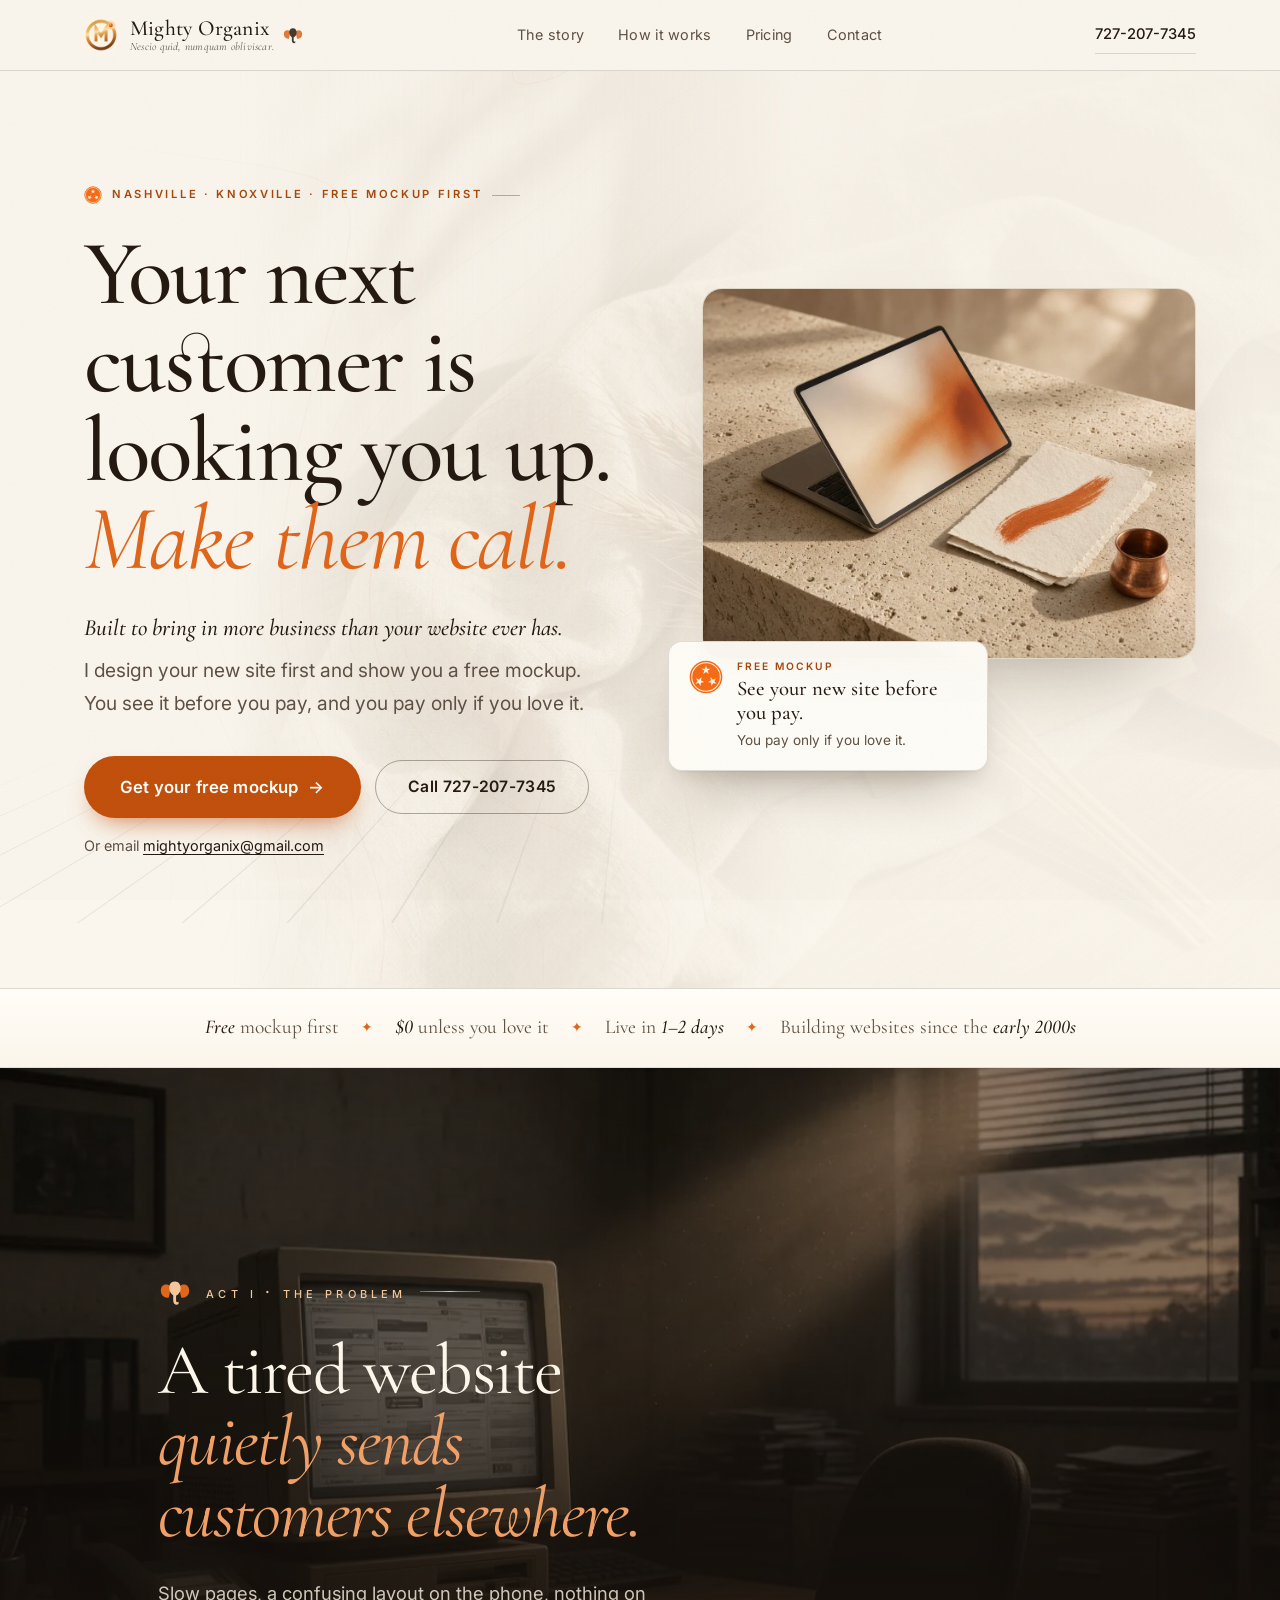
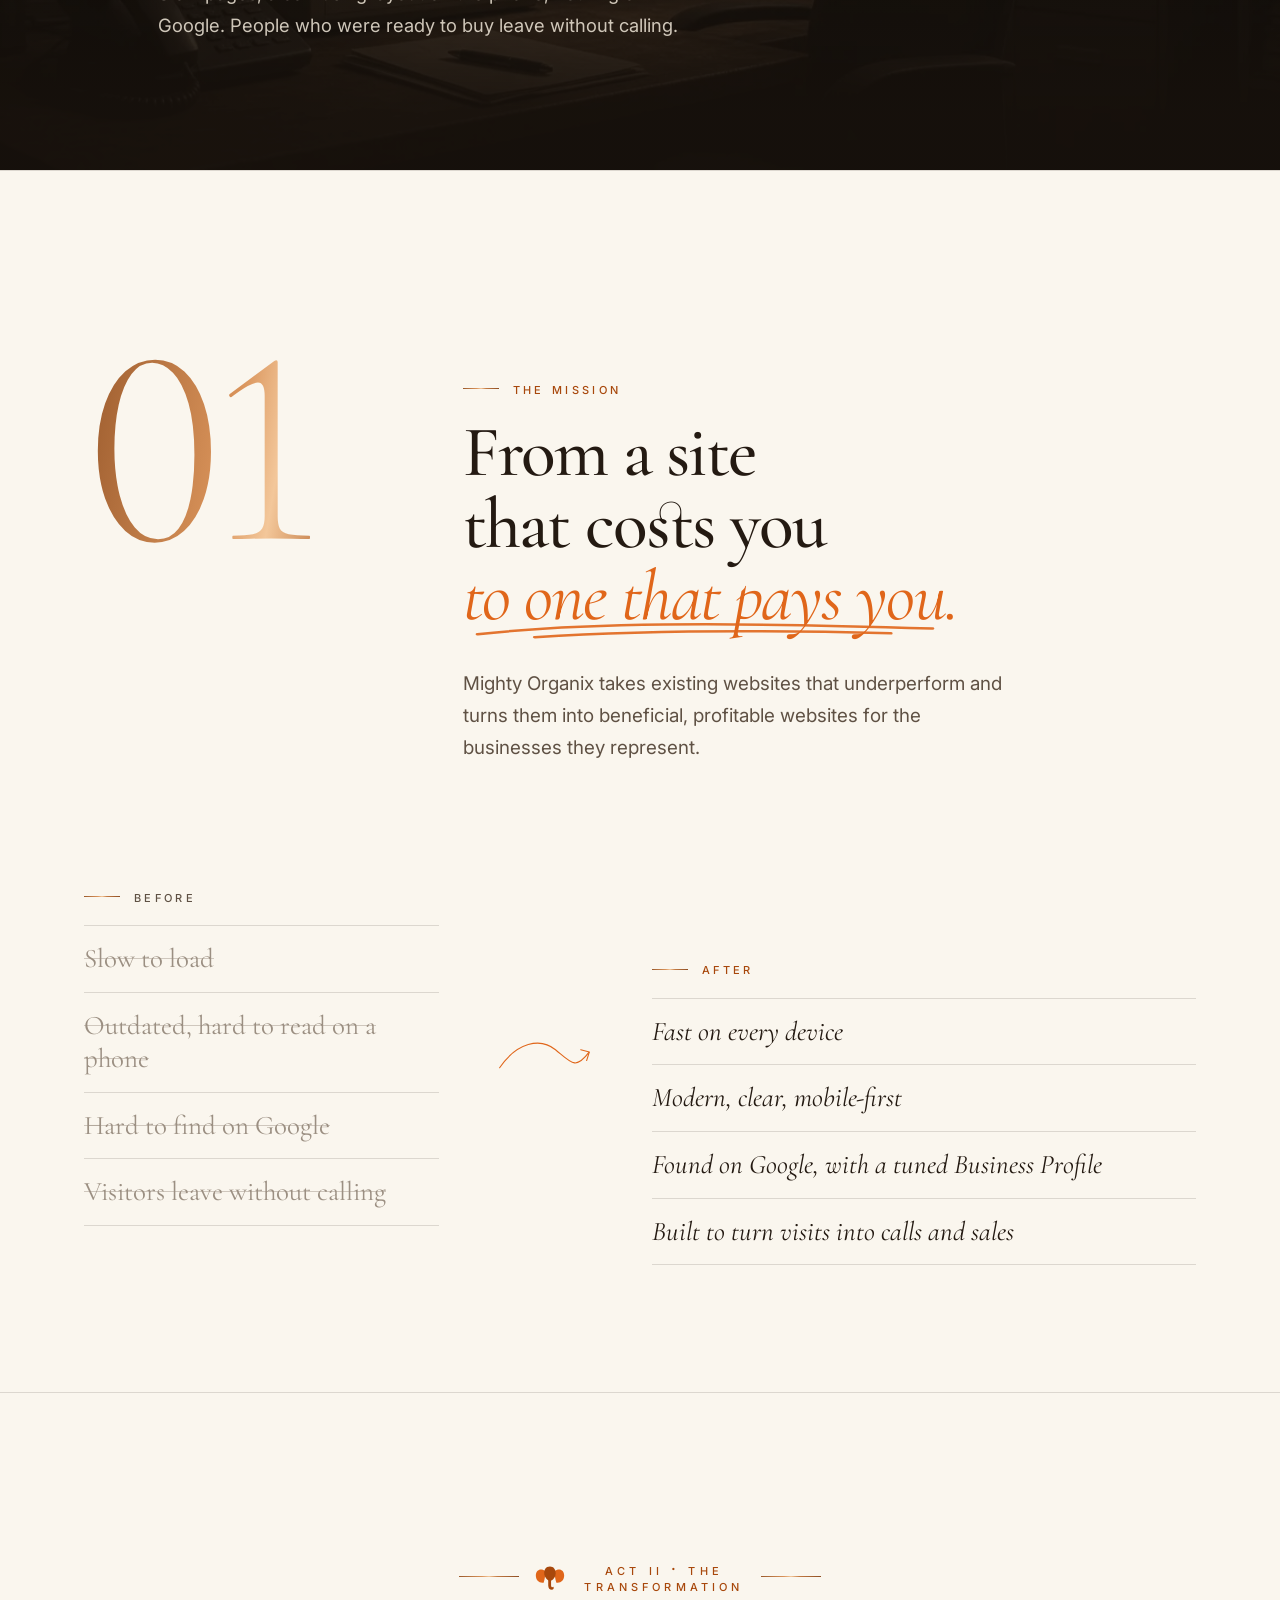
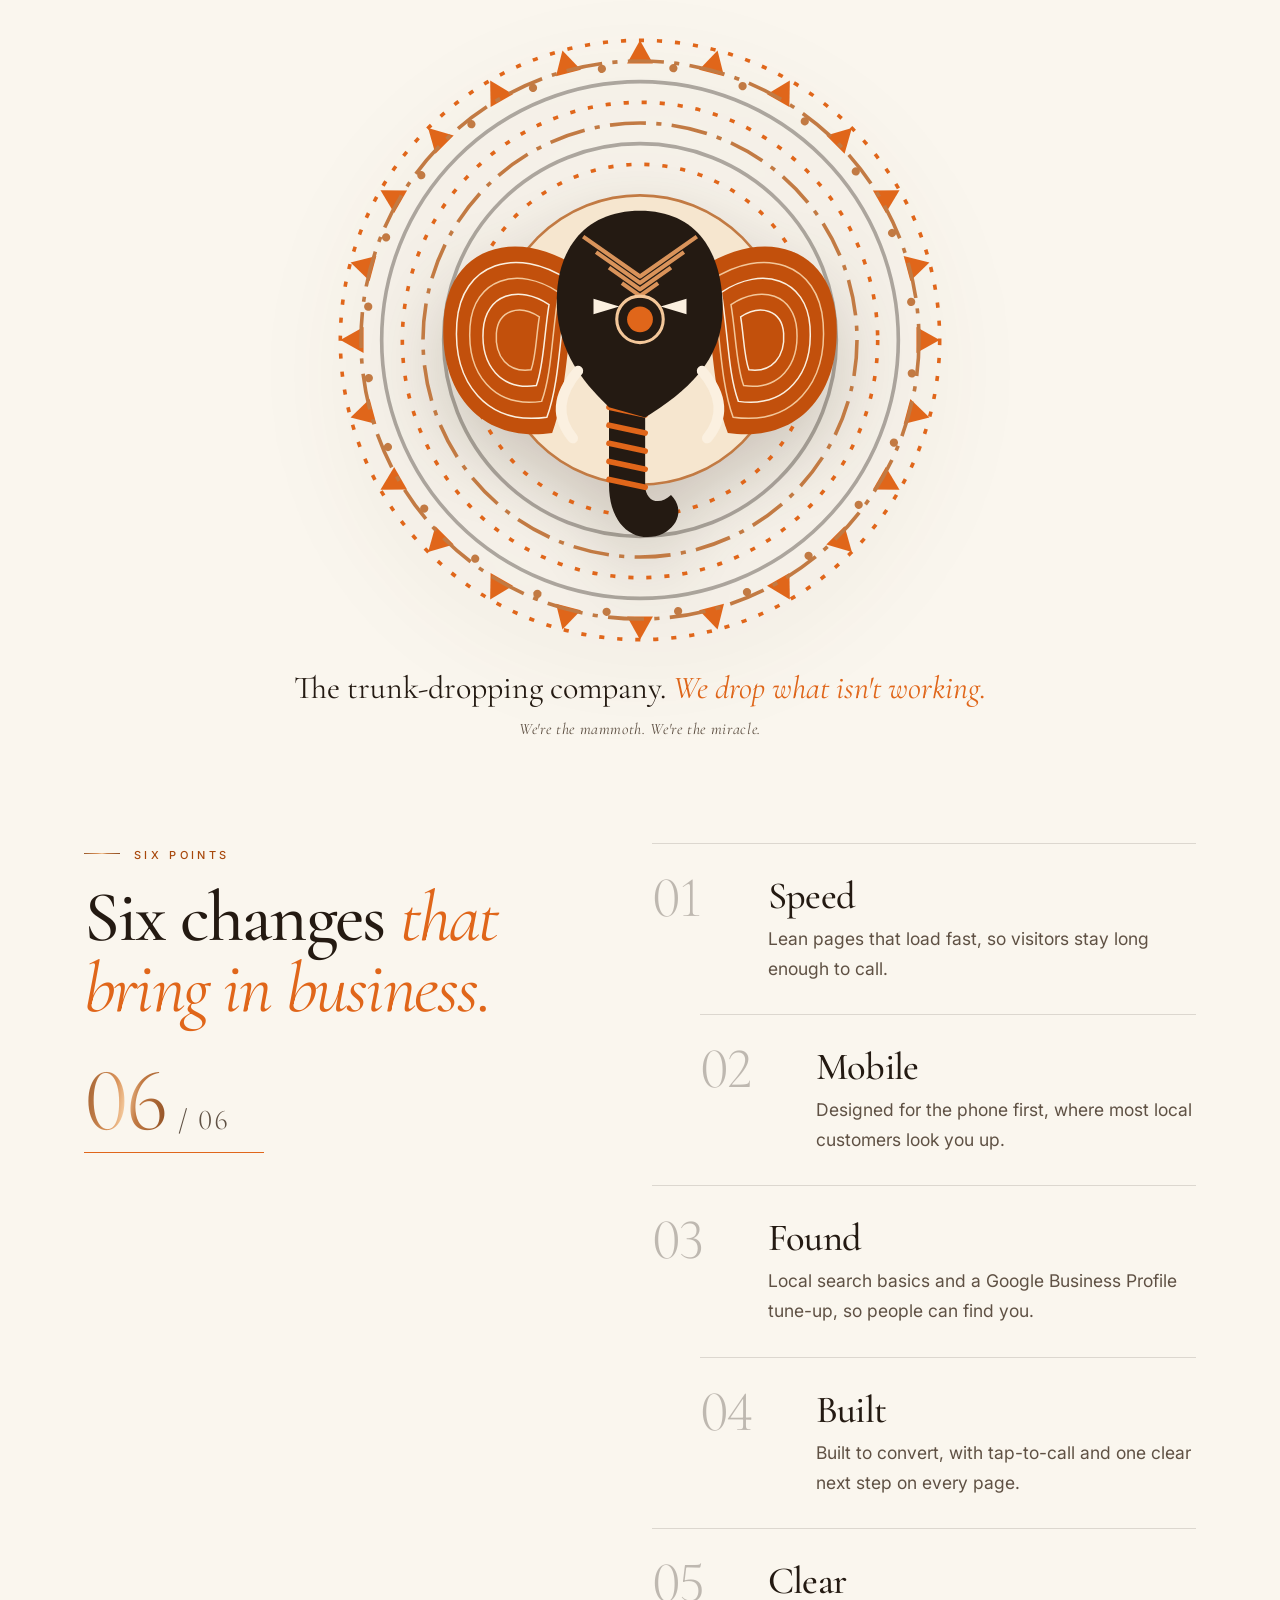
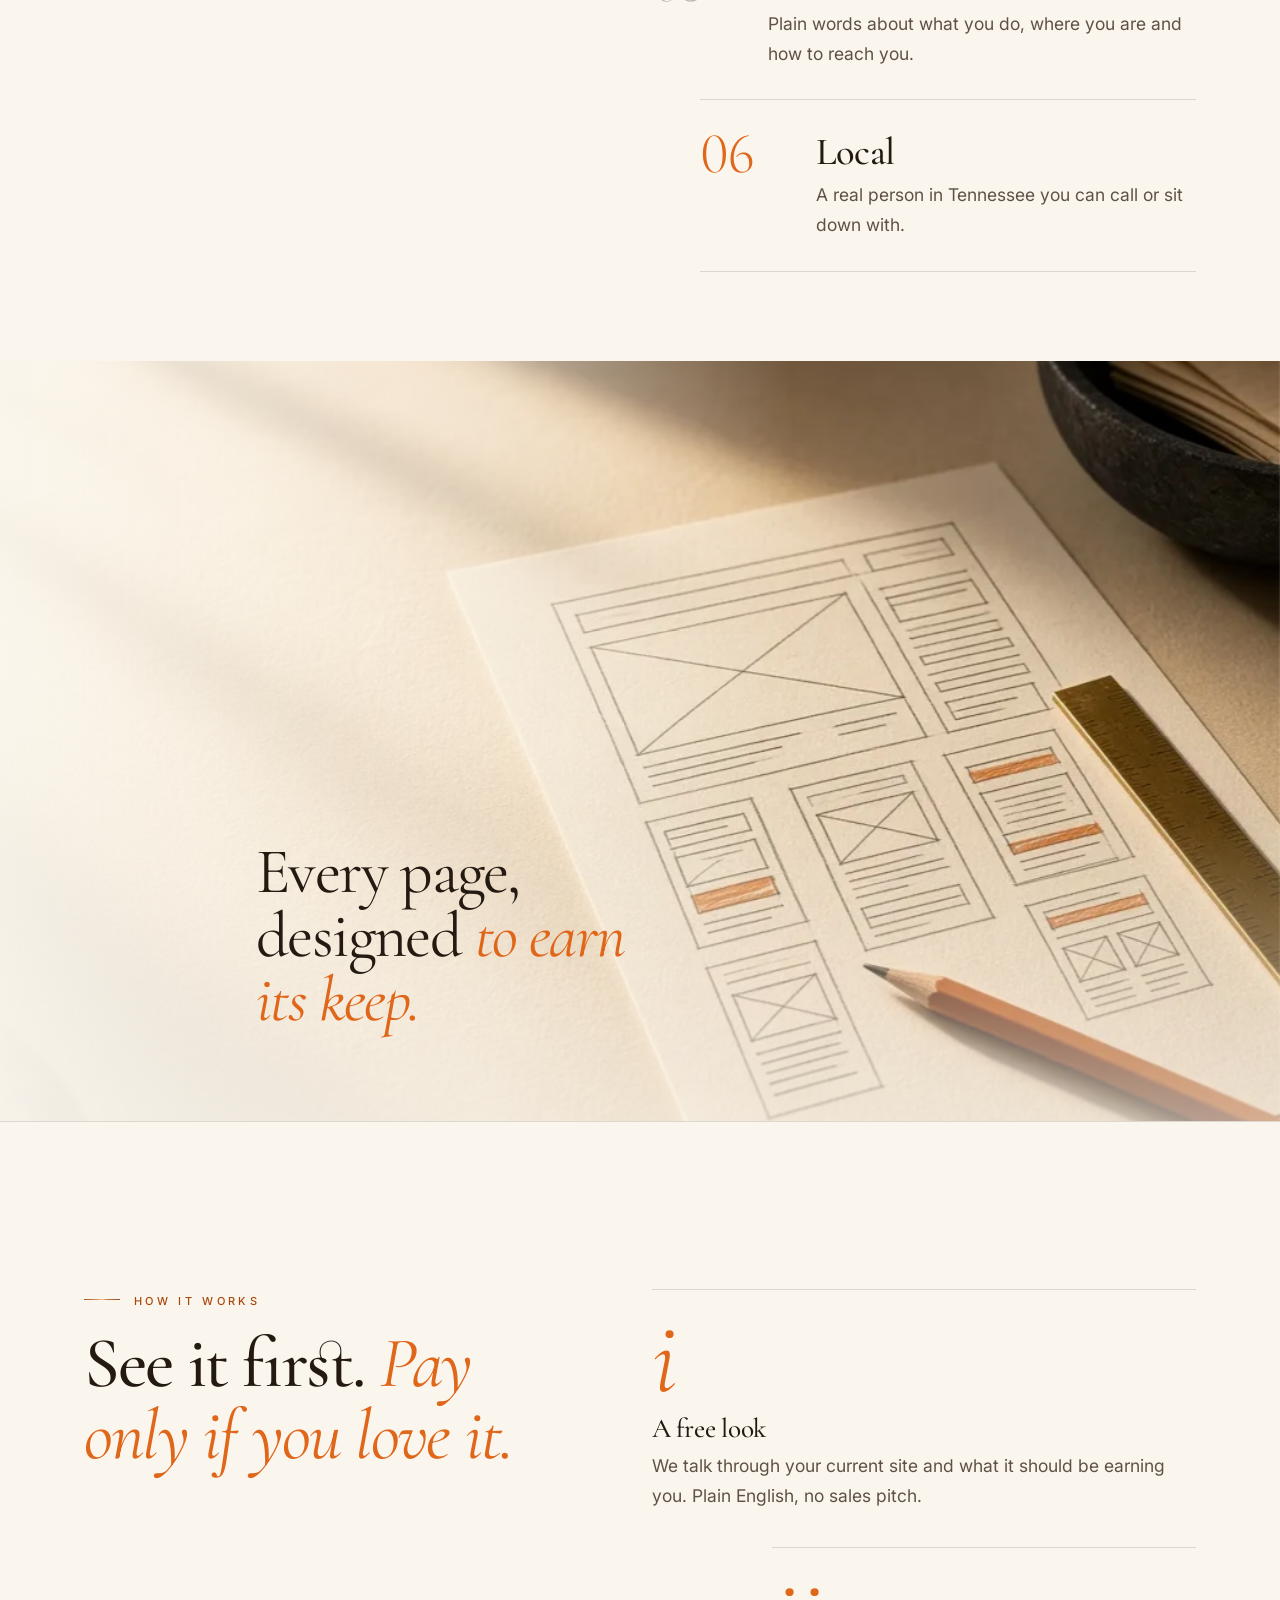
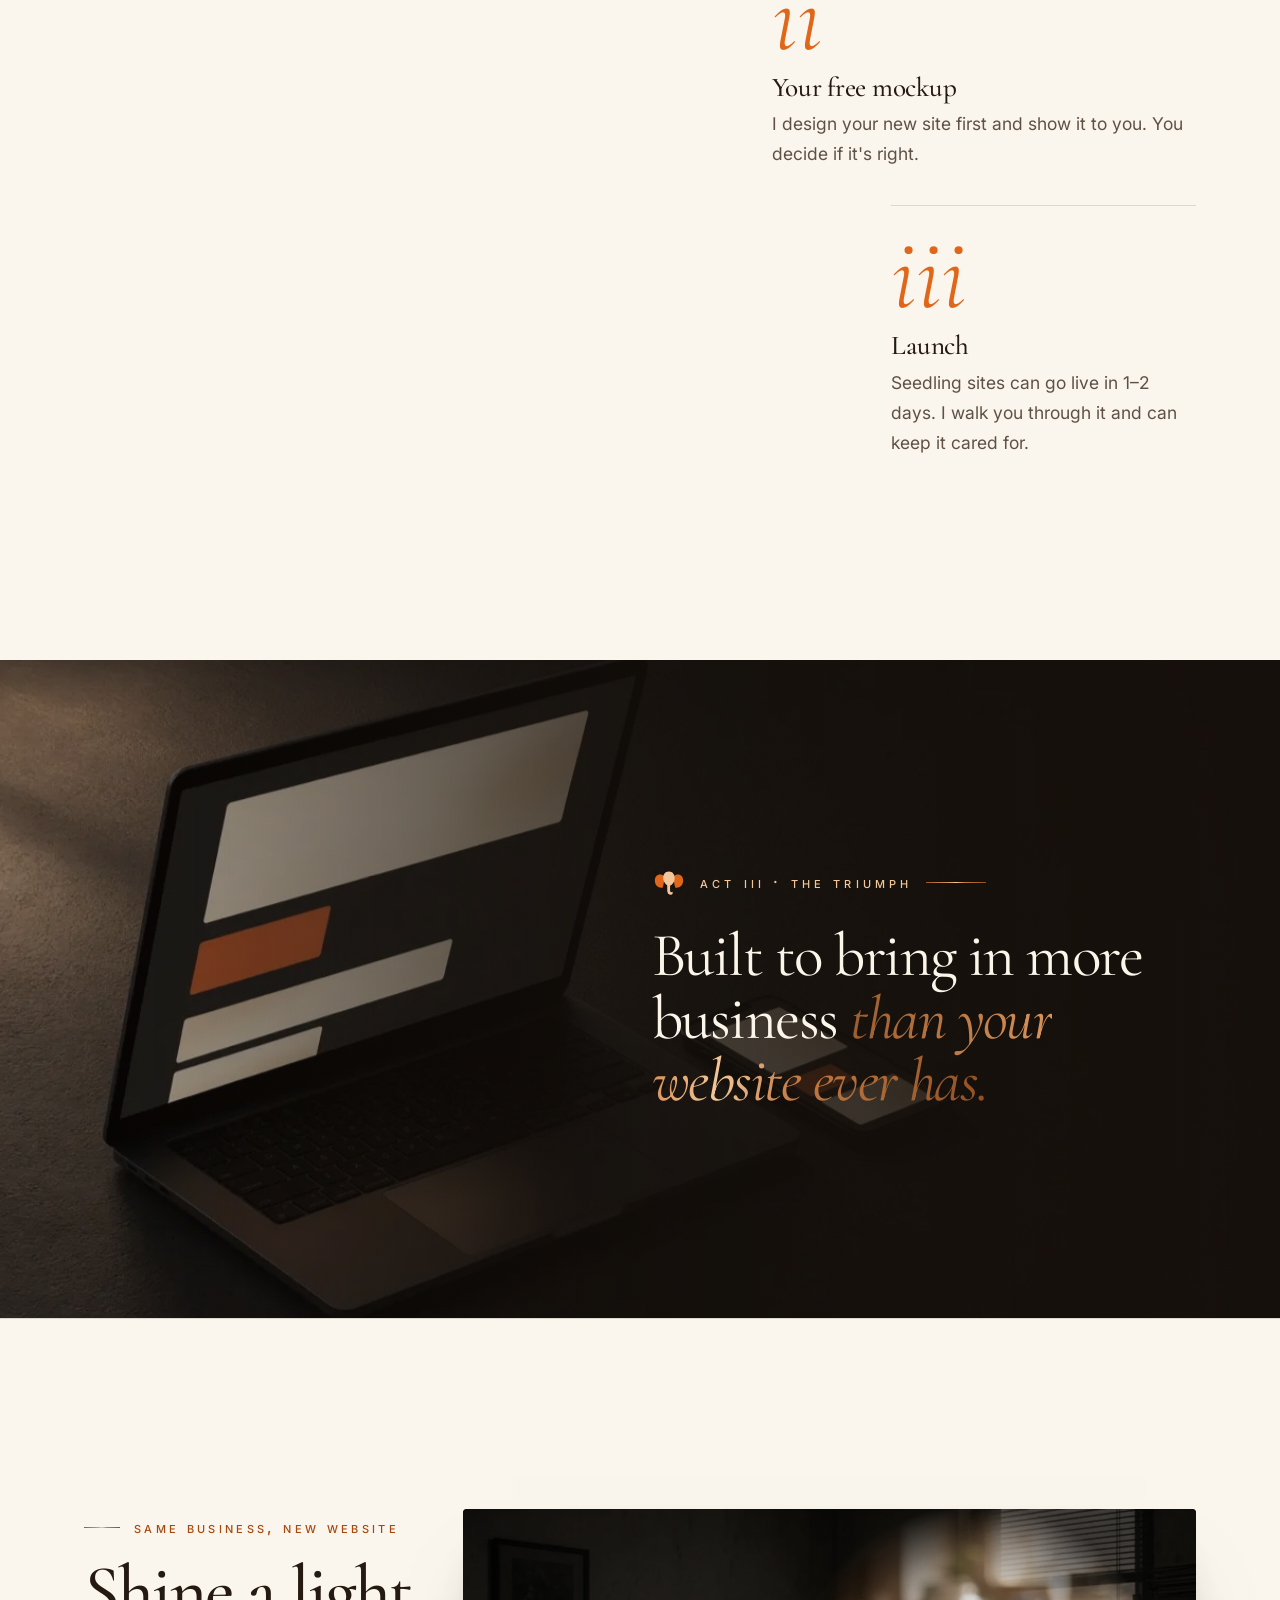
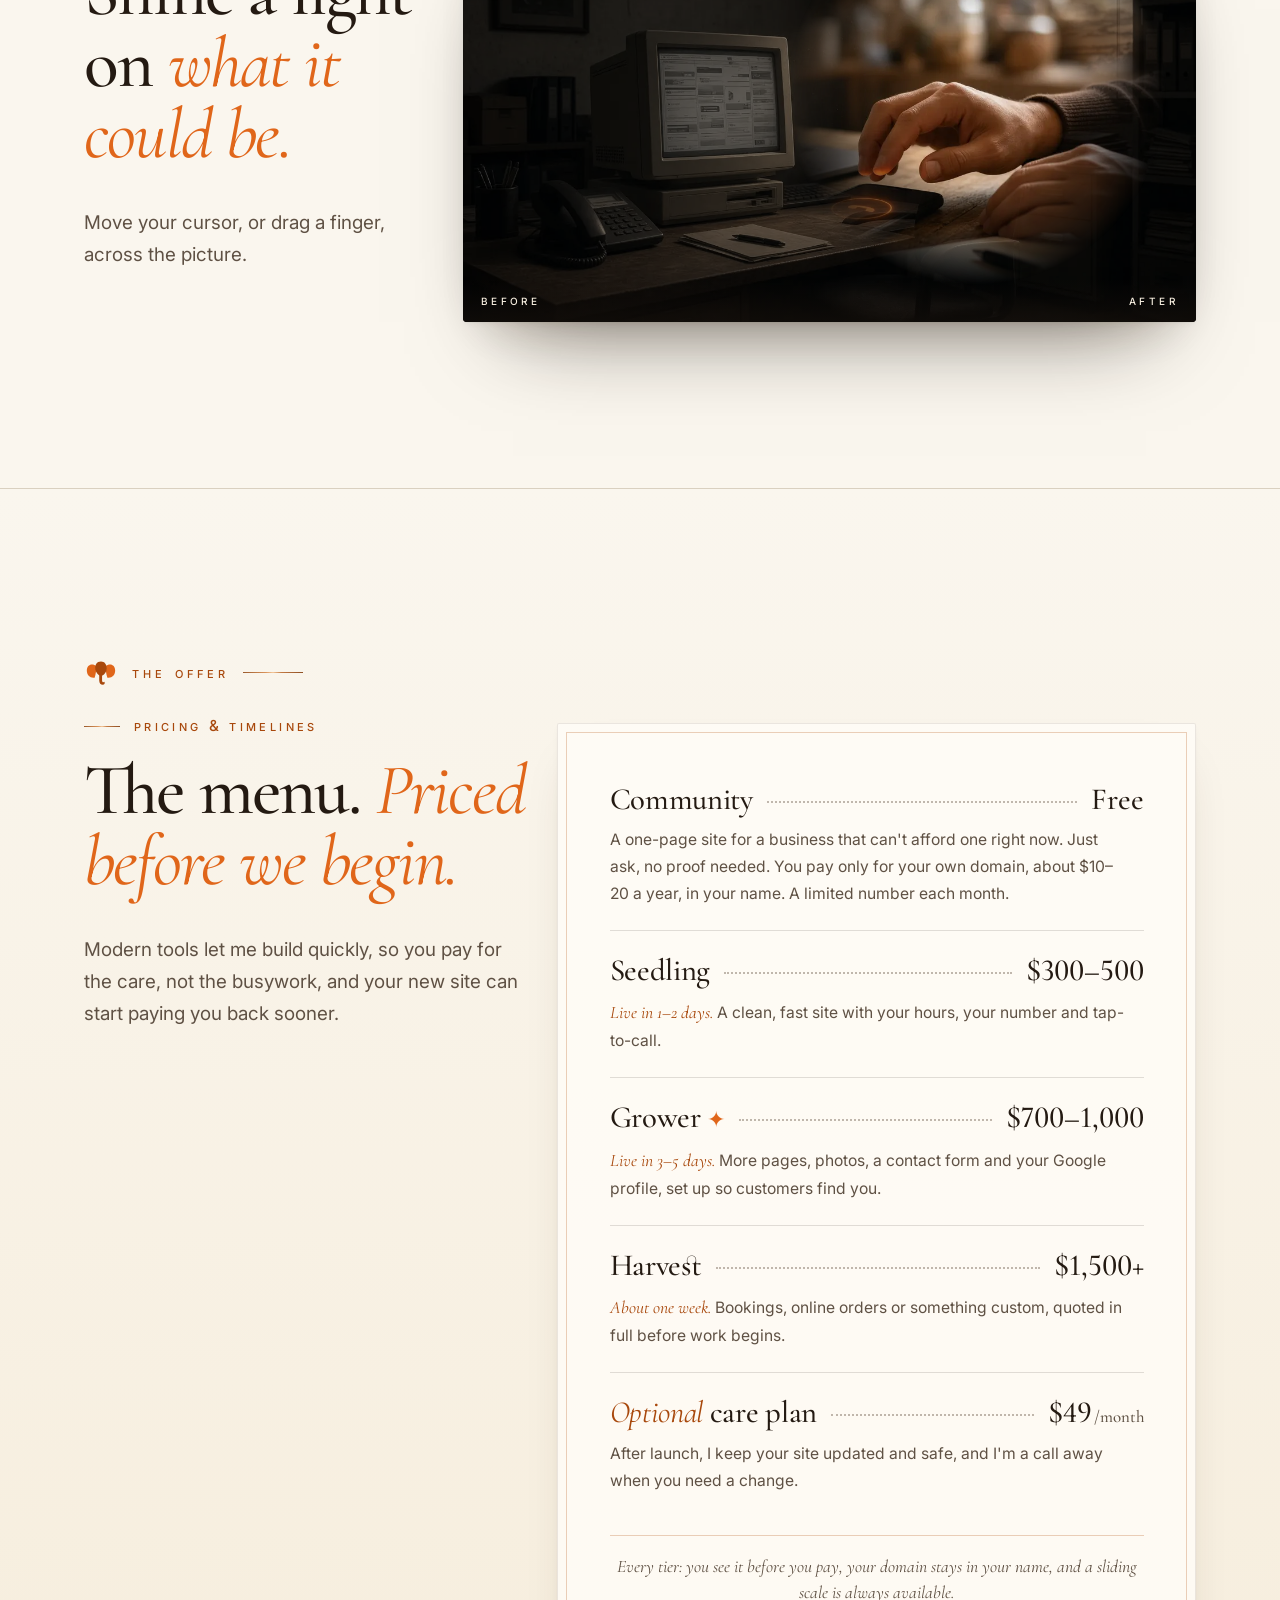
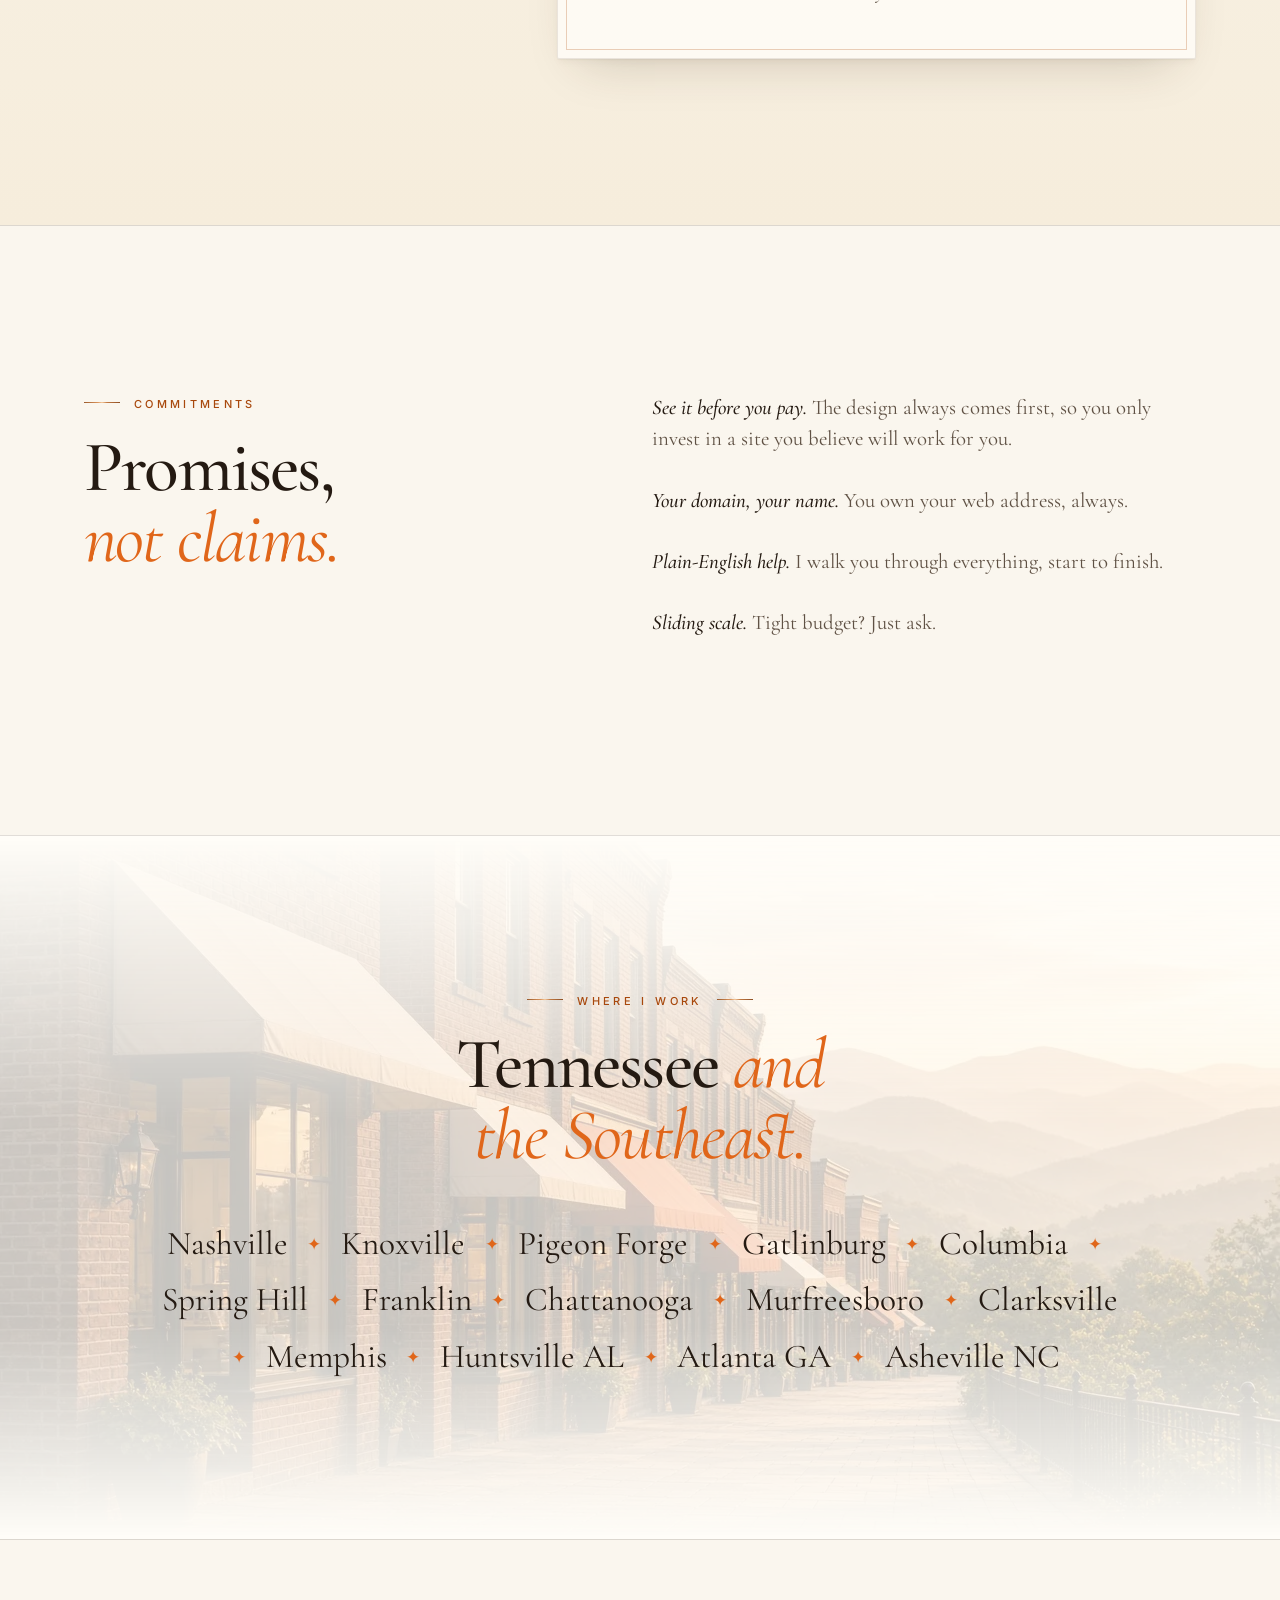
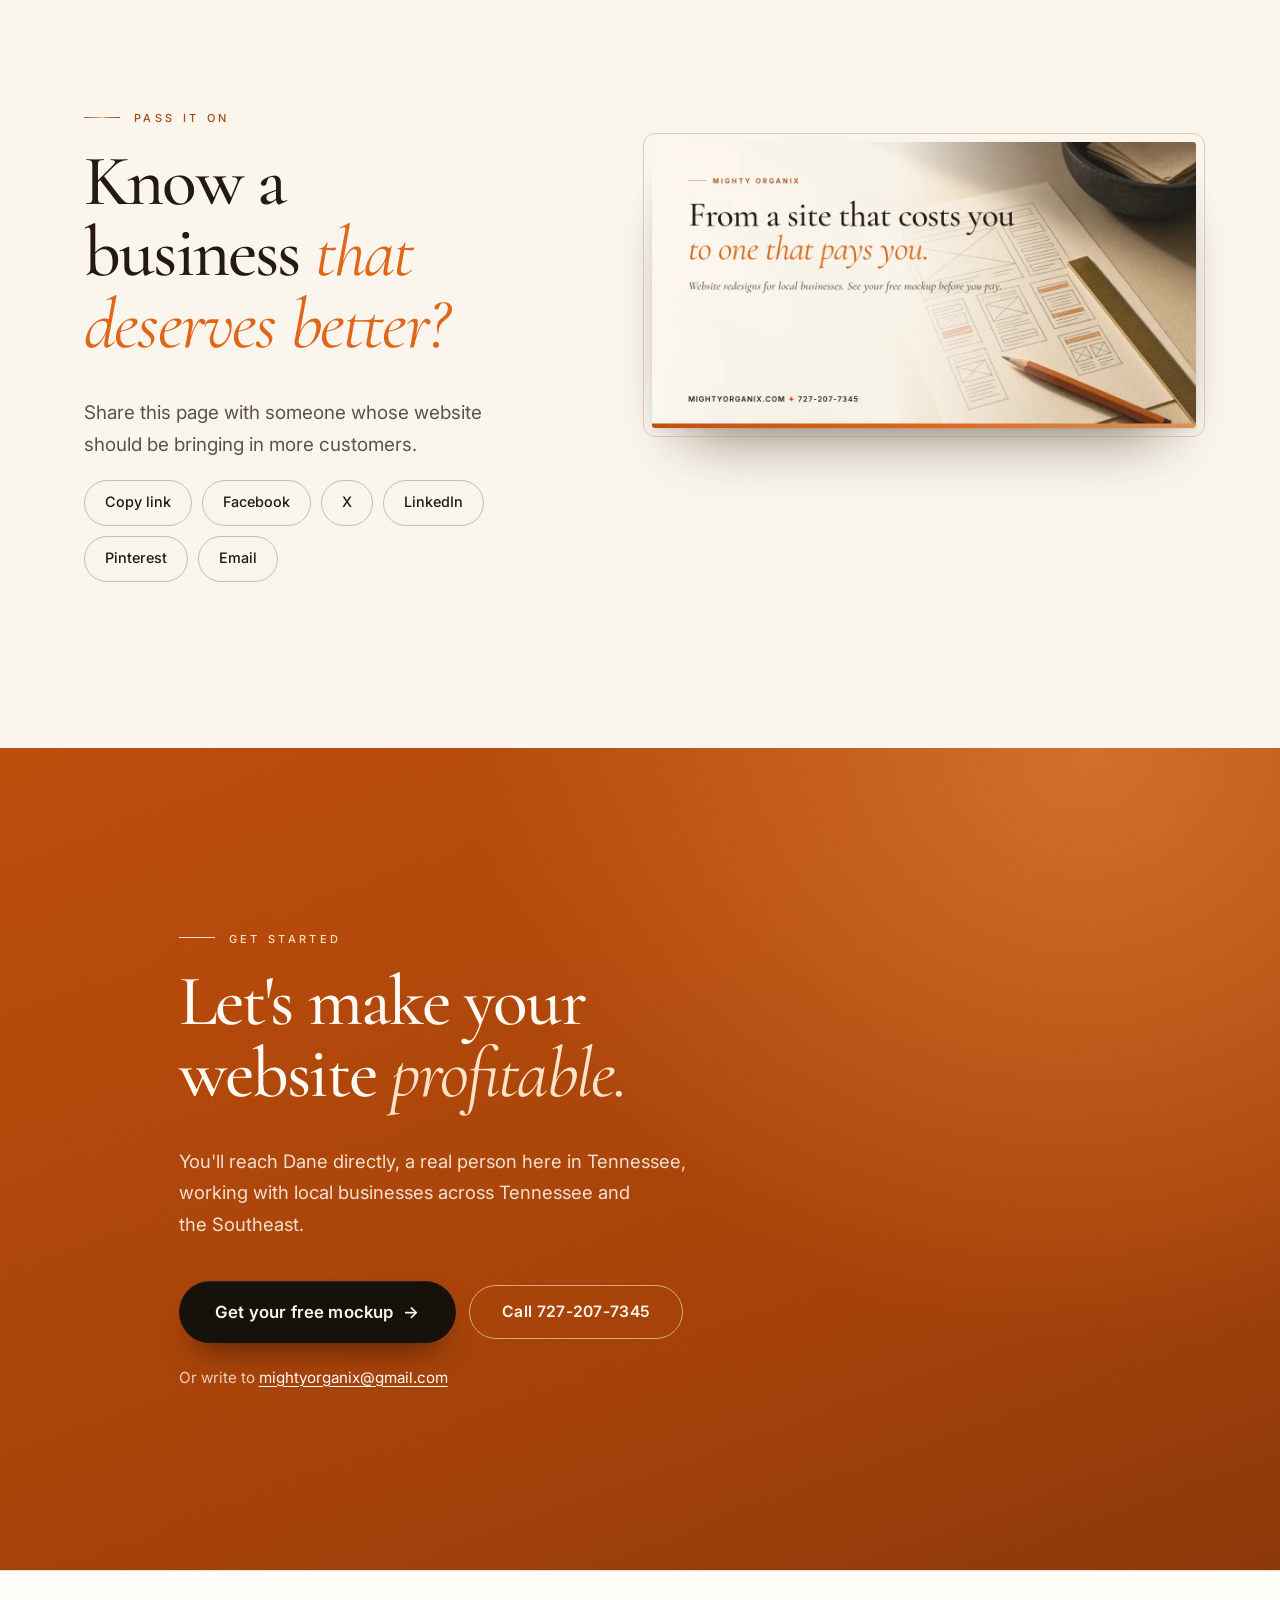
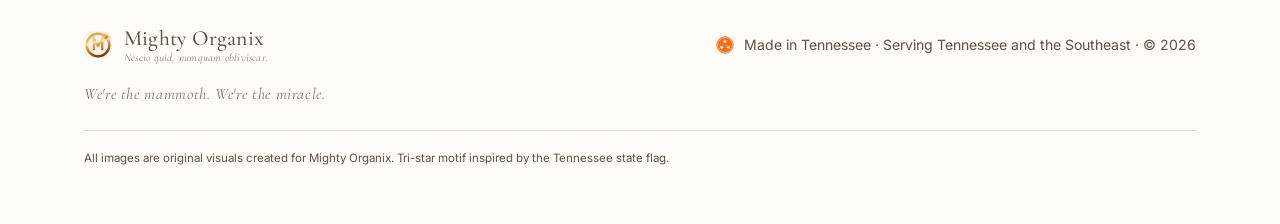
==== commit f1291485: "Hero: editorial still life image" ====
--- a/index.html
+++ b/index.html
@@ -53,7 +53,7 @@
       <p class="quiet fade d3">Or email <a href="mailto:mightyorganix@gmail.com?subject=Free%20mockup%20request">mightyorganix@gmail.com</a></p>
     </div>
     <figure class="hero-art fade d2">
-      <div class="hero-photo"><img src="assets/v62/img/redesign.webp" width="1024" height="768" alt="Illustration of a website redesign: a cluttered, dull page dissolving into a clean, modern layout with an orange button" fetchpriority="high"></div>
+      <div class="hero-photo"><img src="assets/v62/img/hero-editorial.webp" width="1024" height="768" alt="A laptop glowing in cream and orange on warm stone beside handmade paper with an orange brushstroke" fetchpriority="high"></div>
       <aside class="promise-card">
         <svg aria-hidden="true"><use href="#tri"/></svg>
         <div><p class="pc-k">Free mockup</p><p class="pc-h">See your new site before you pay.</p><p class="pc-s">You pay only if you love it.</p></div>
